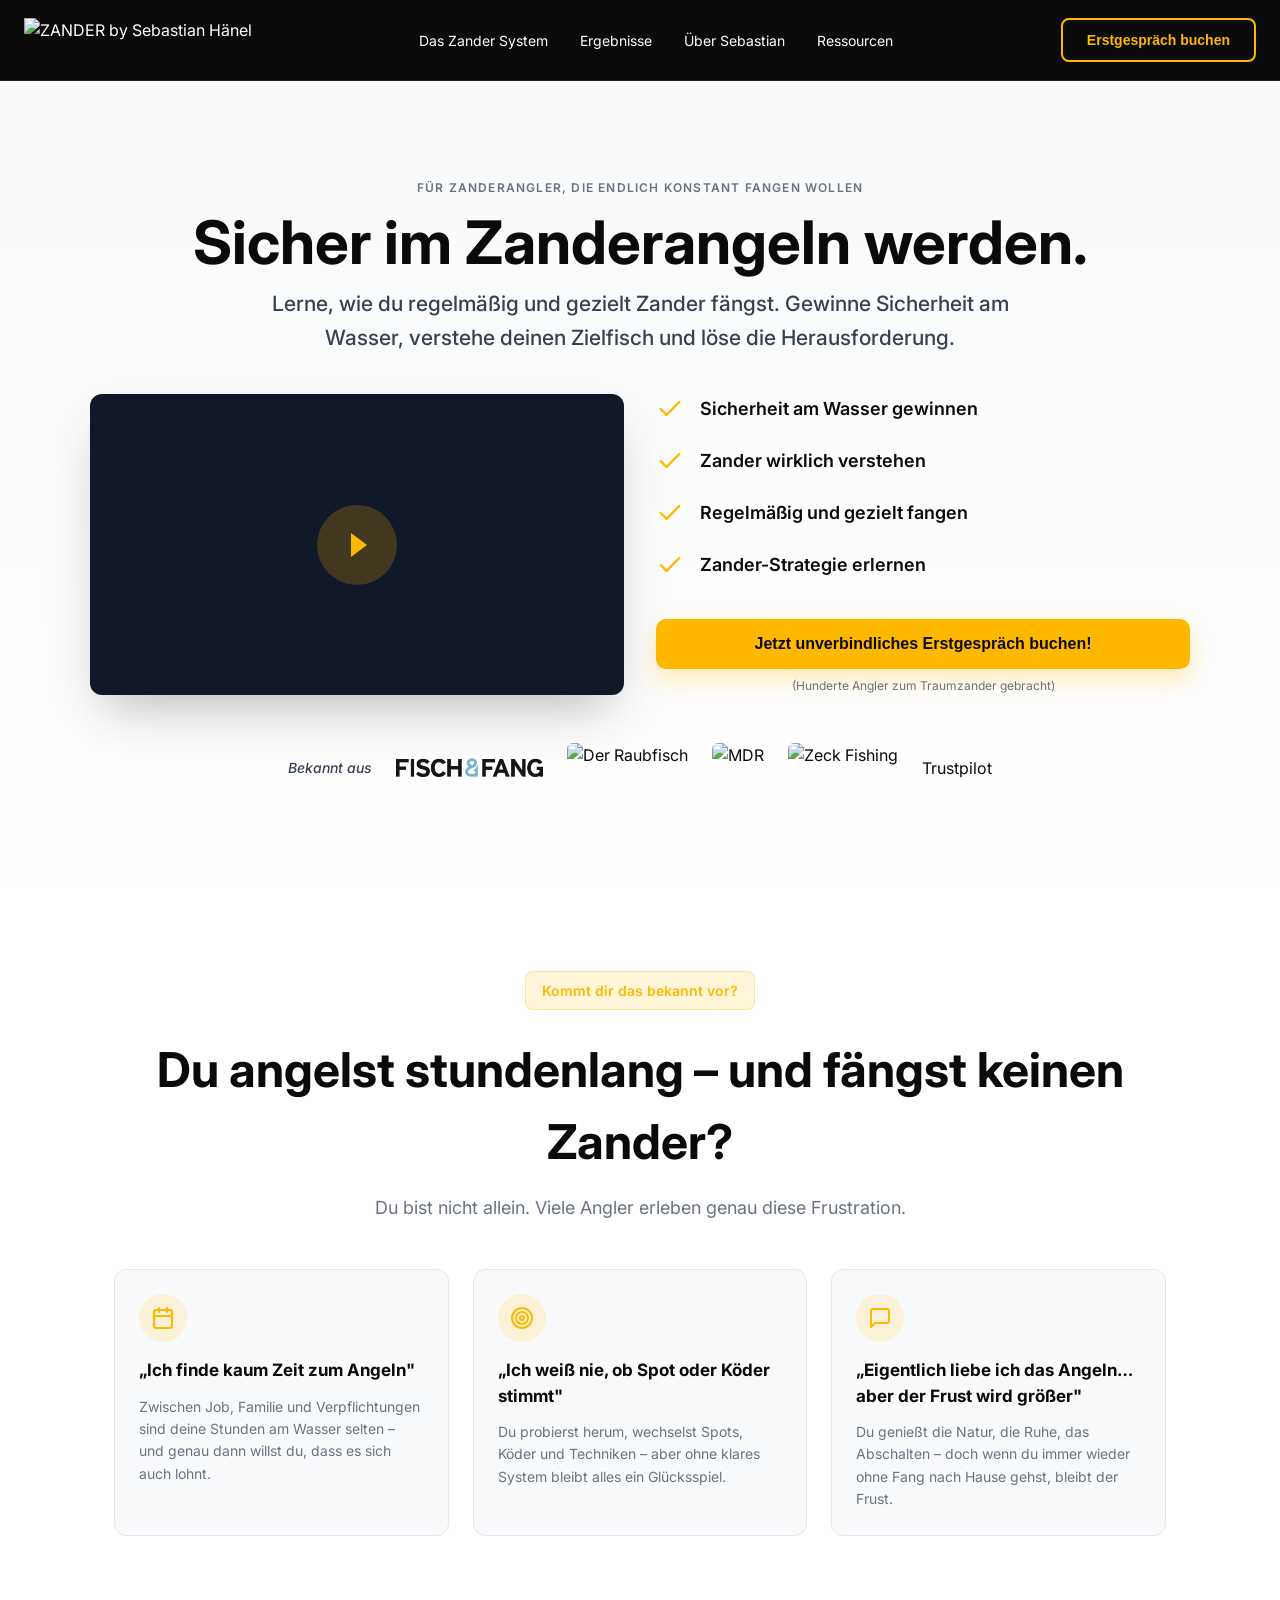
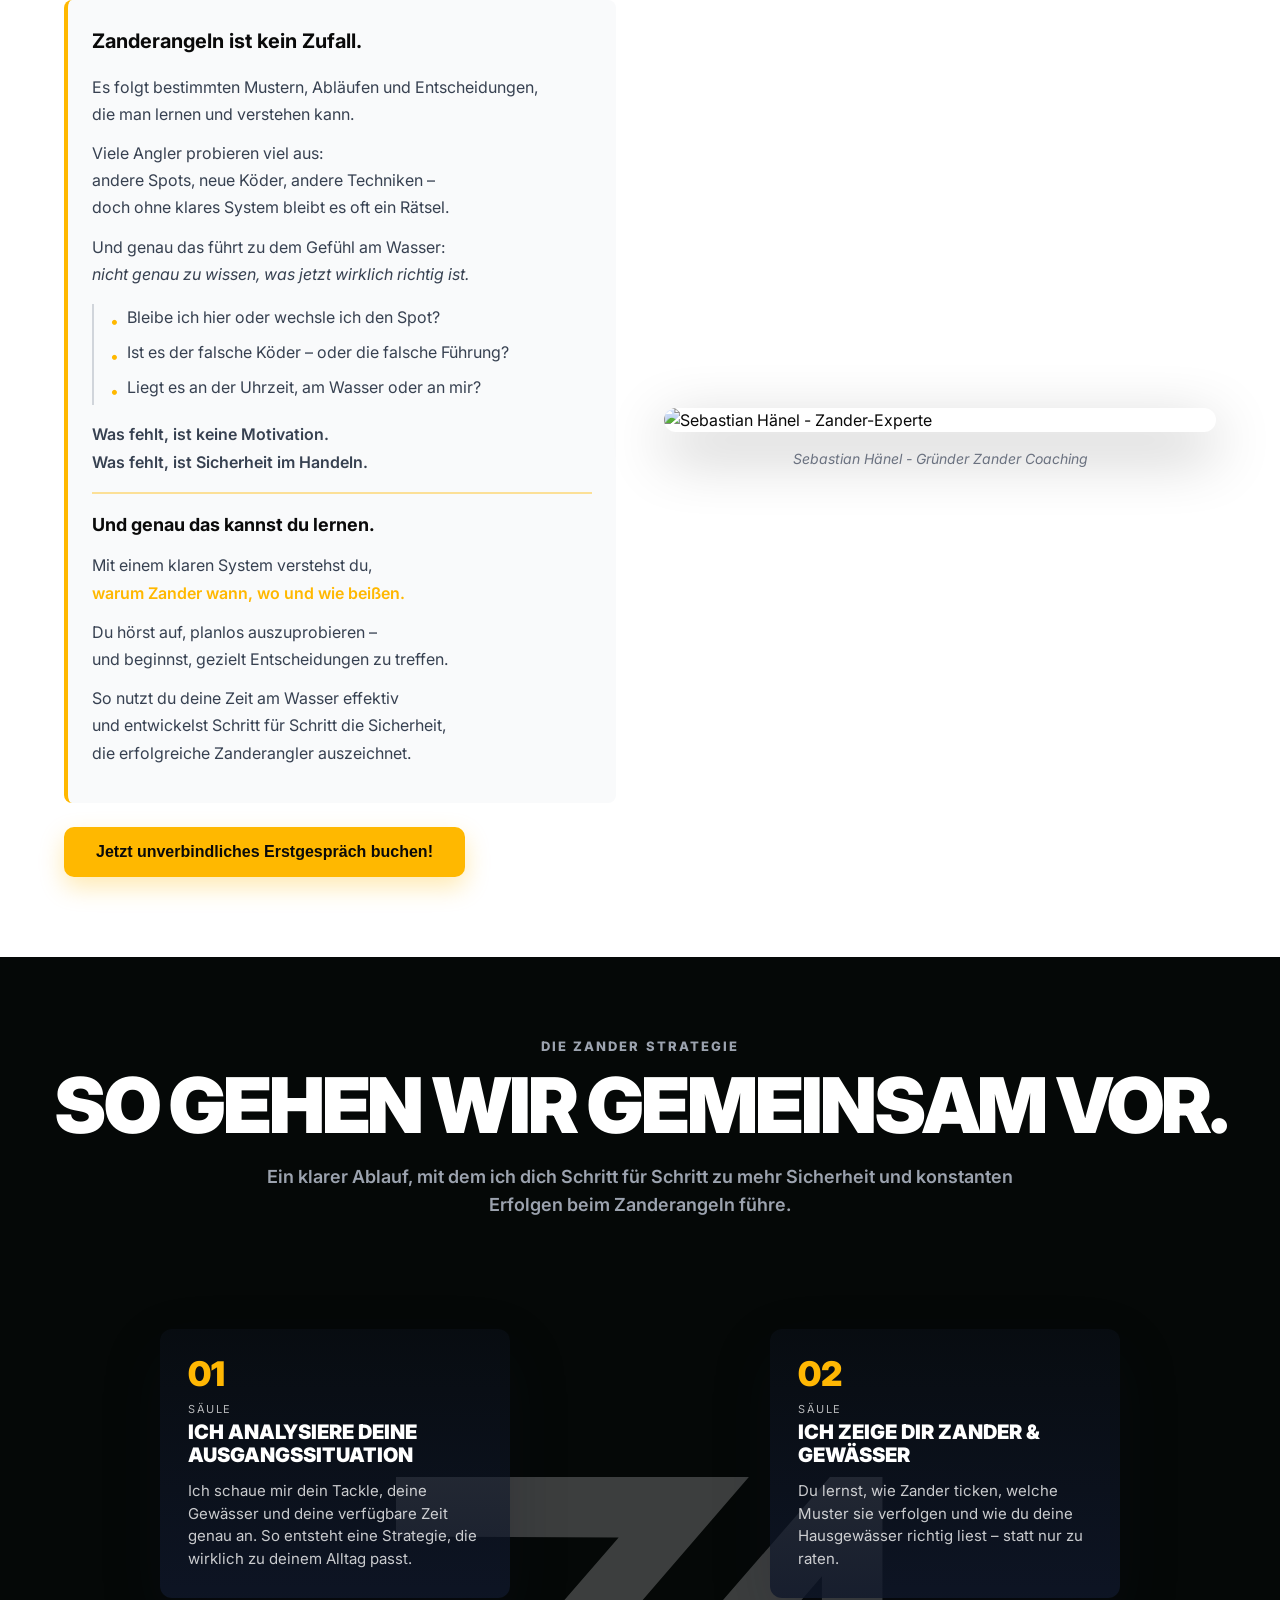
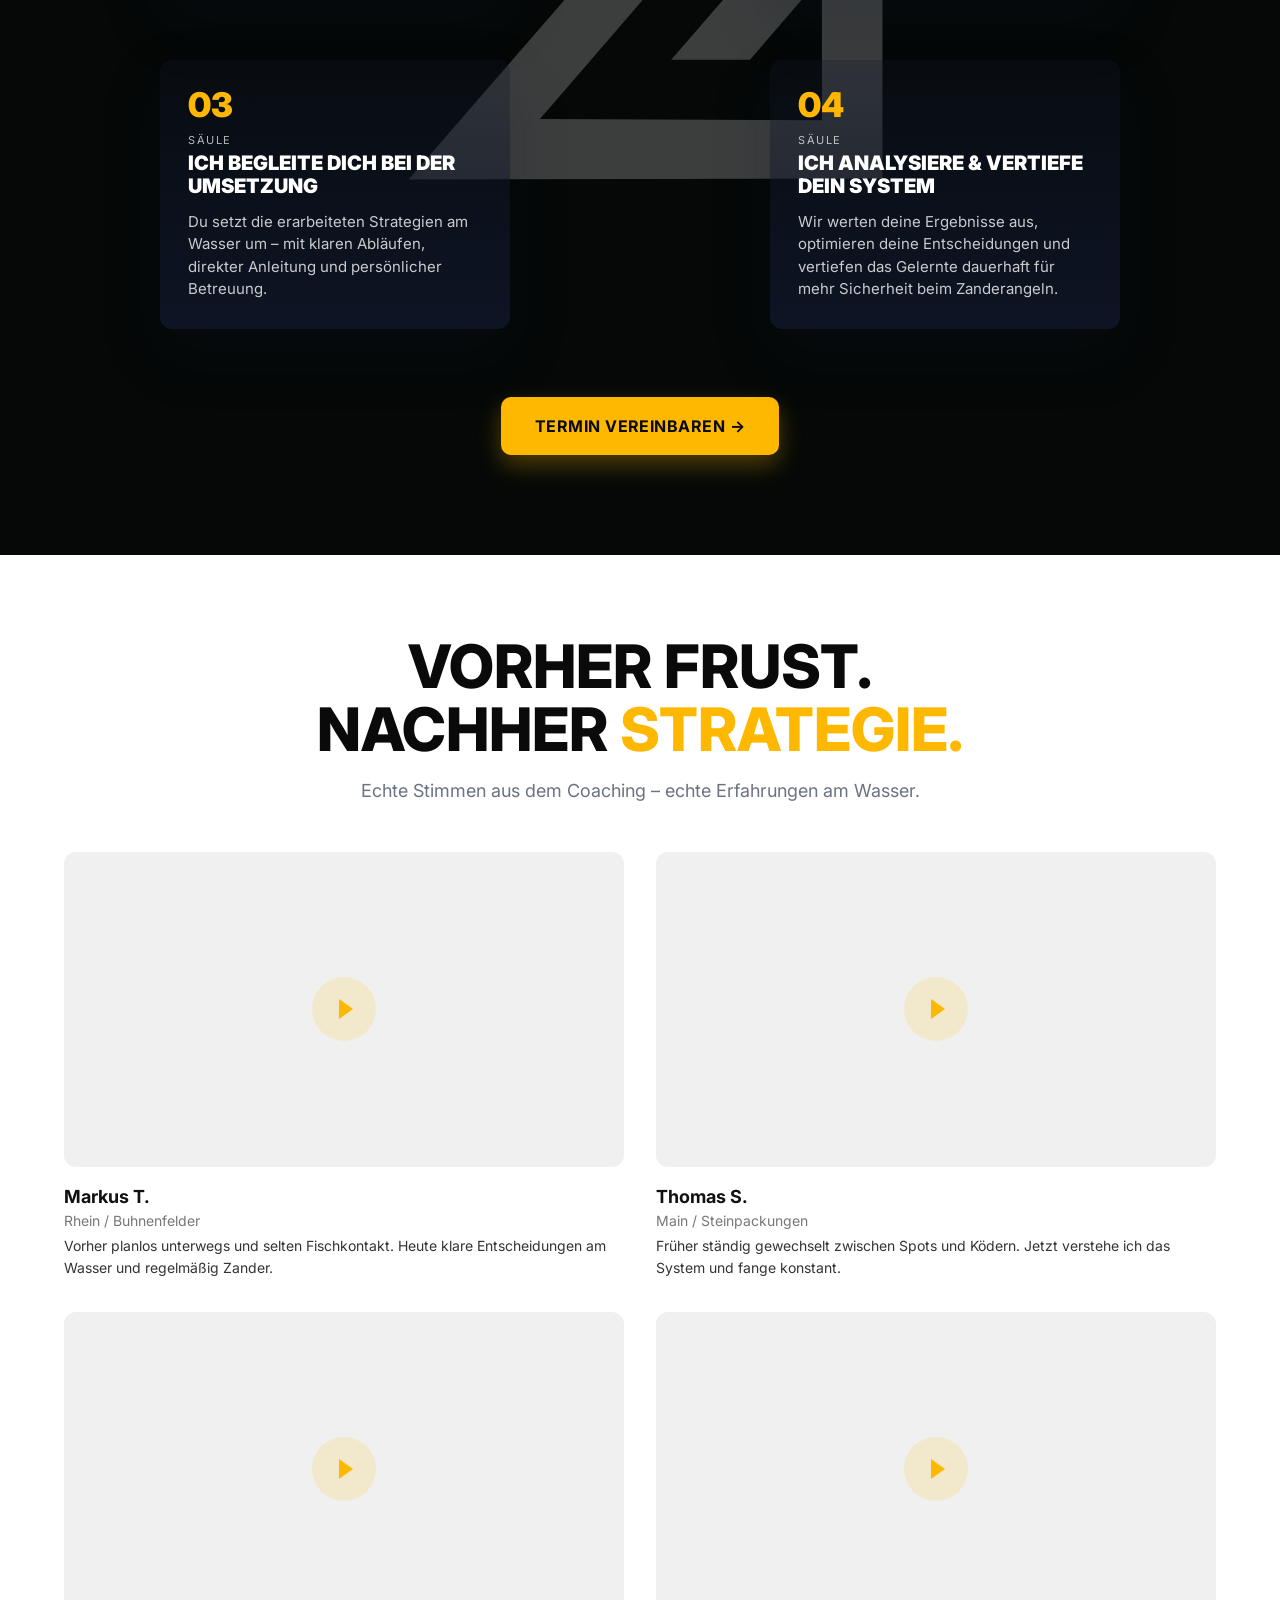
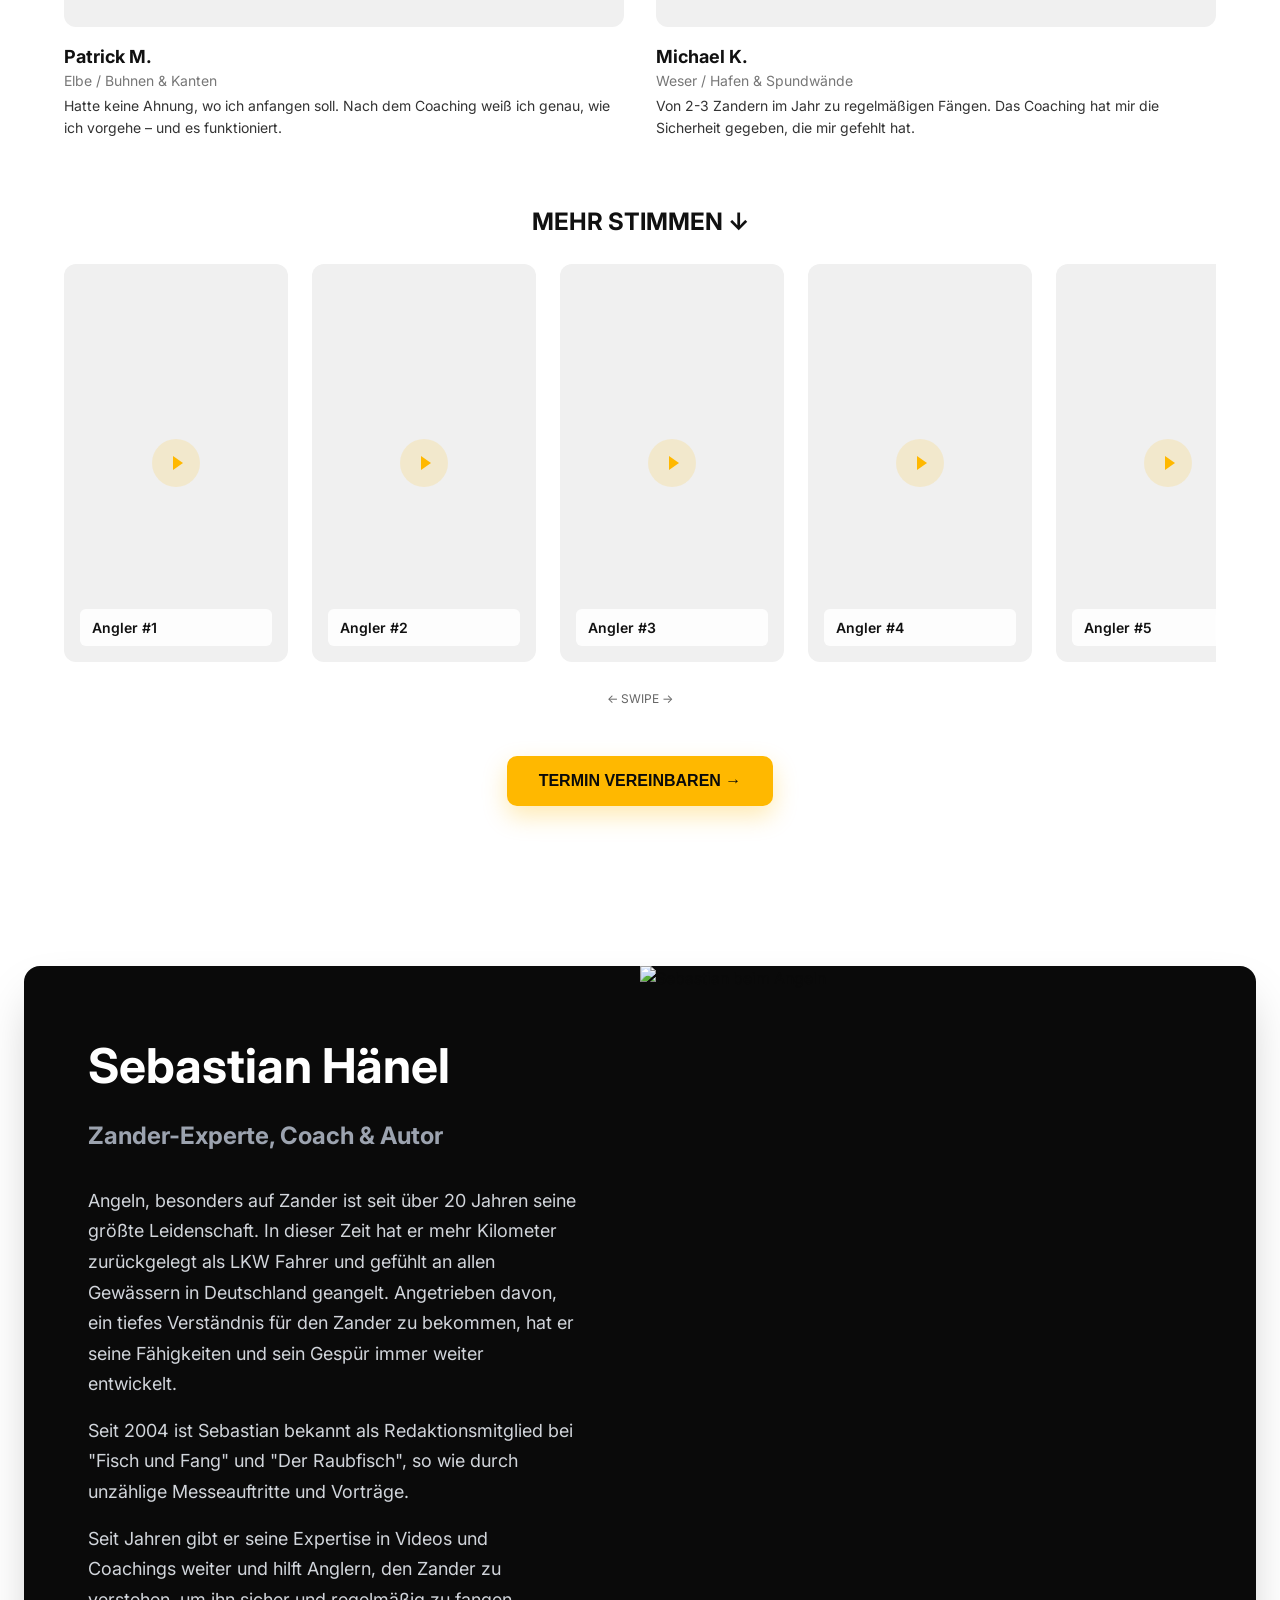
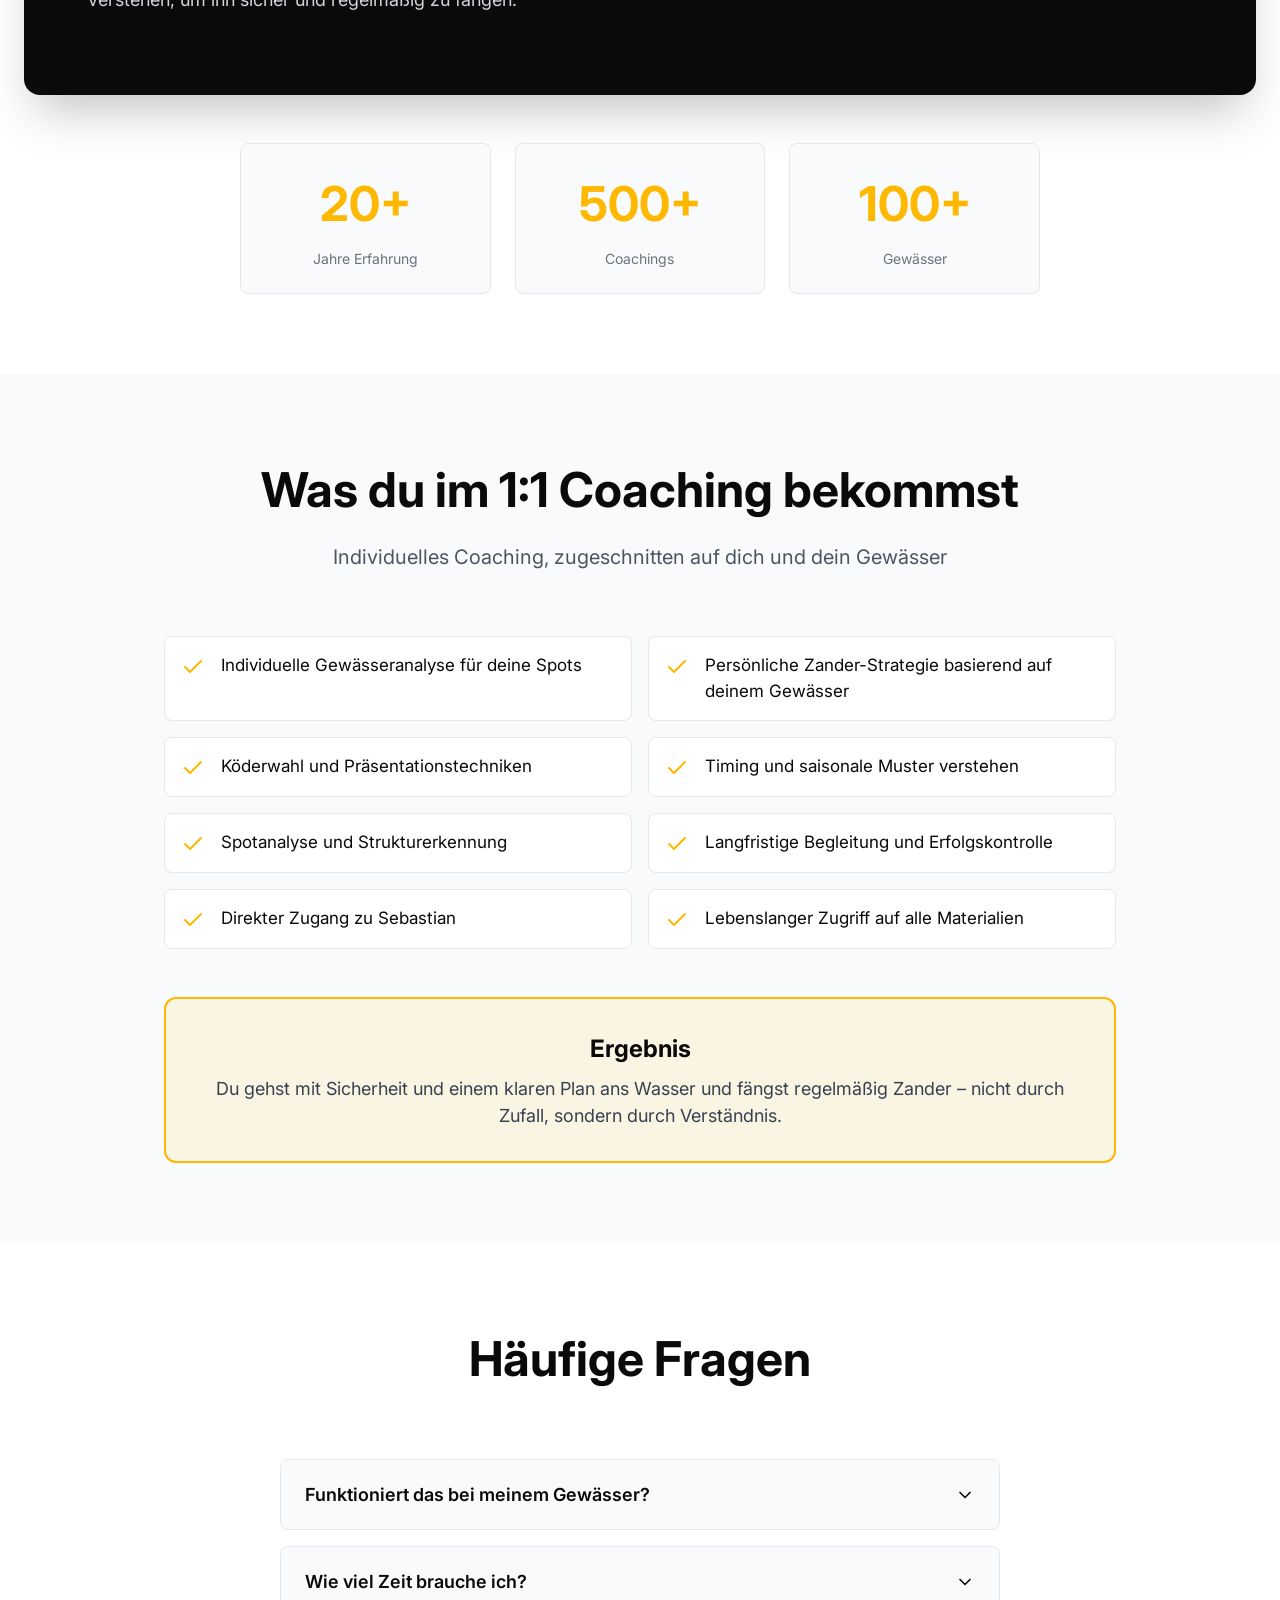
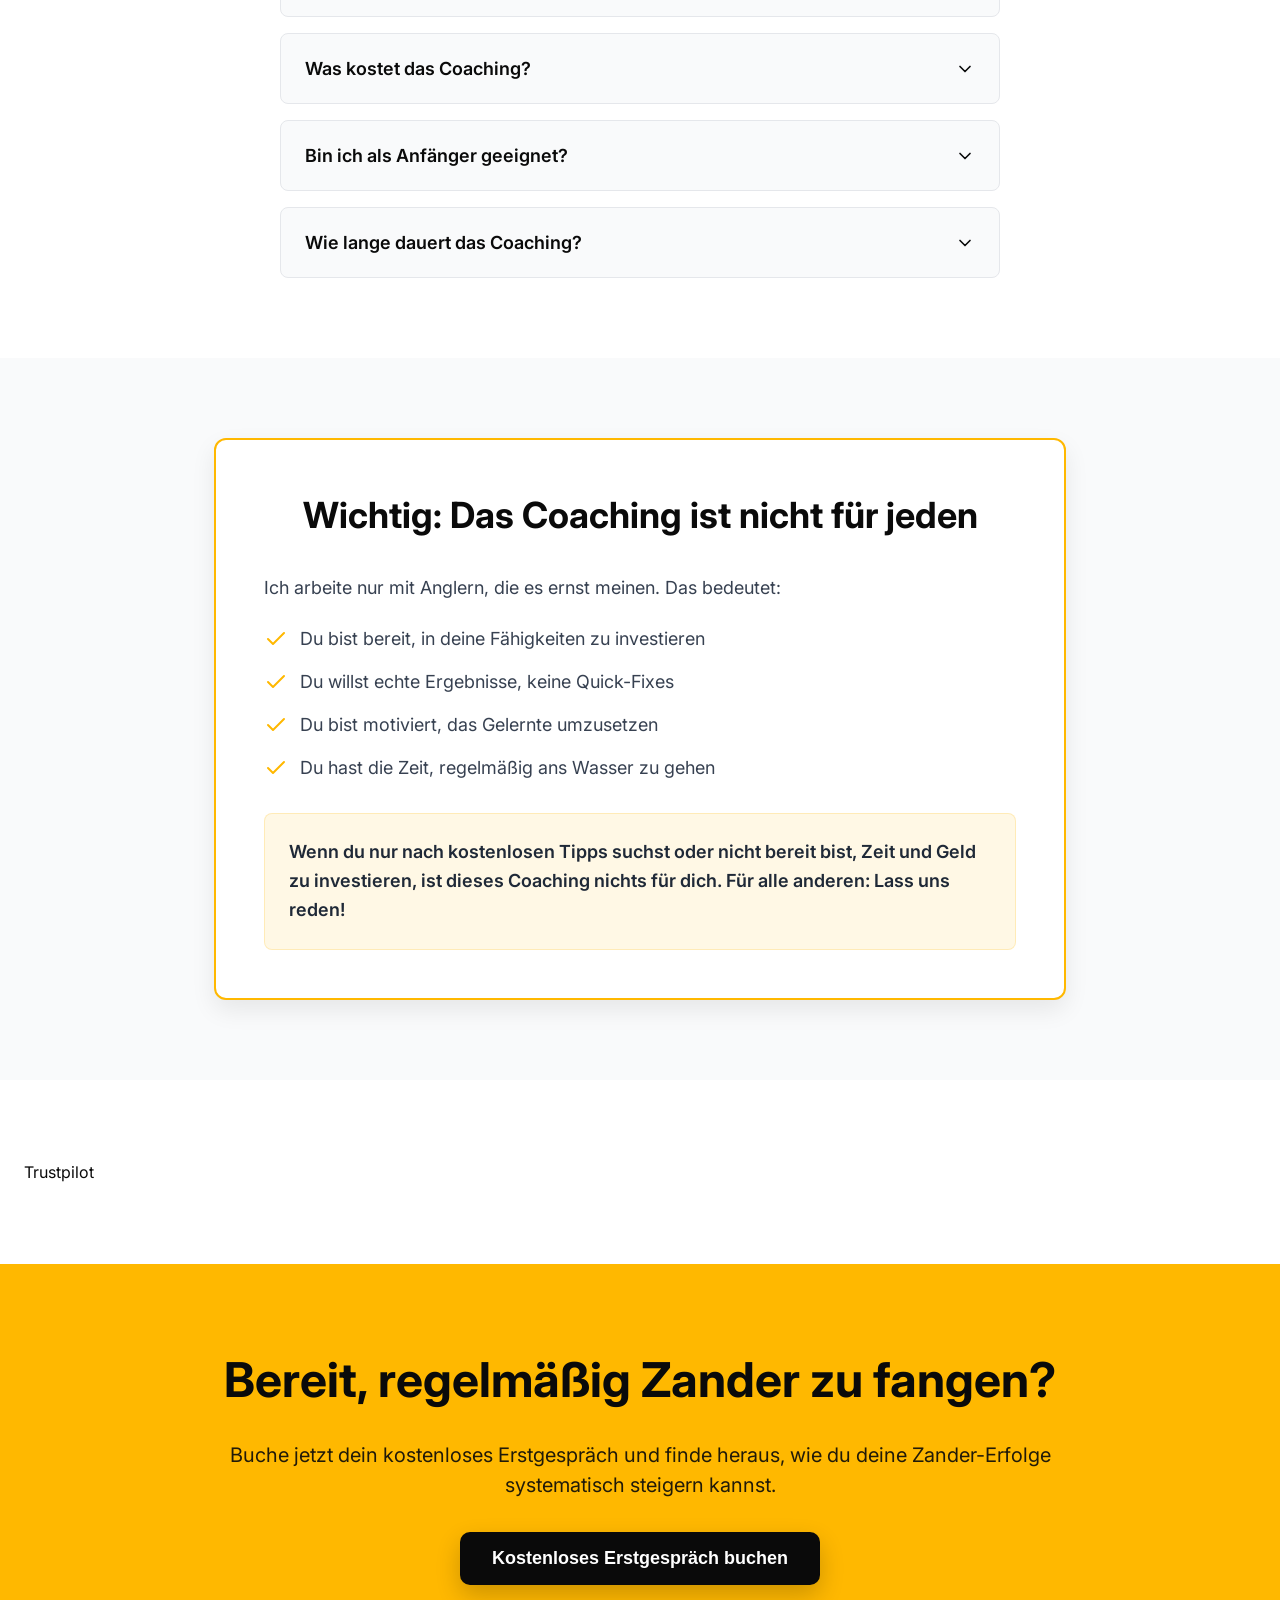
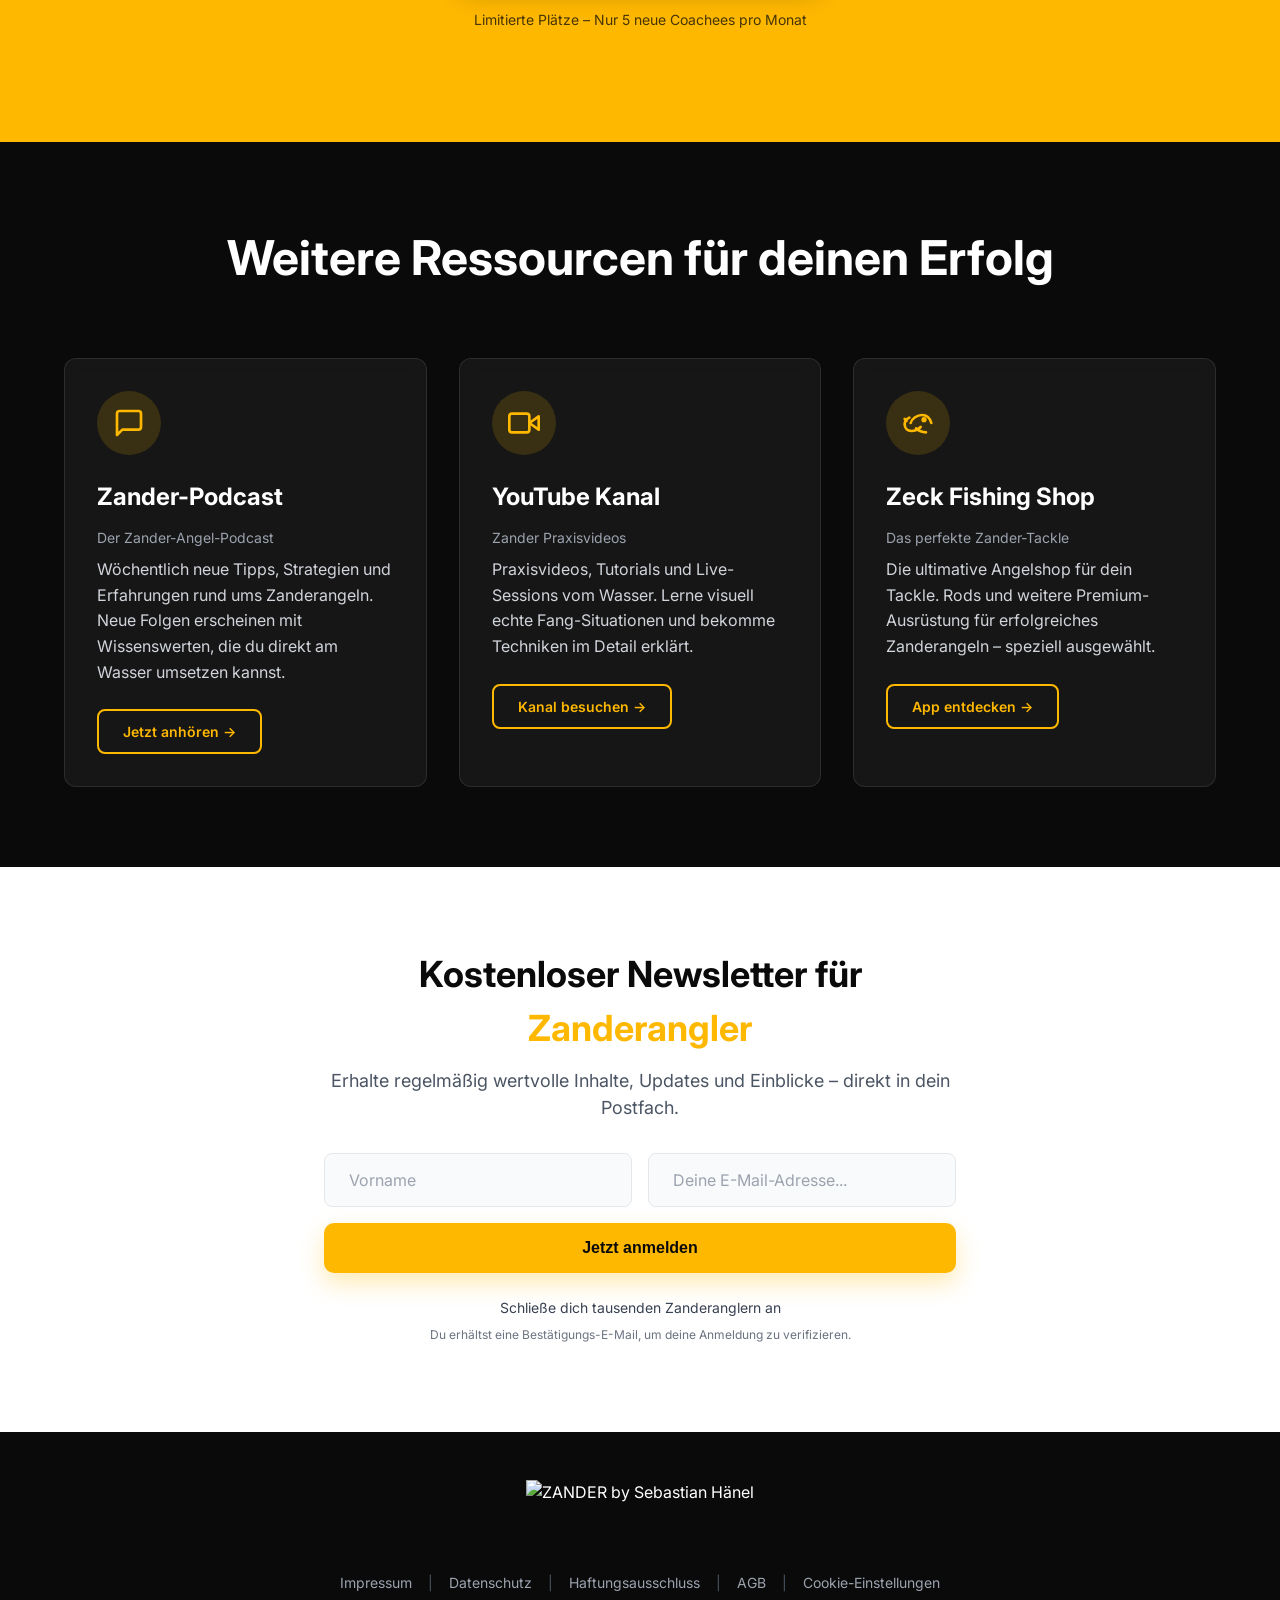
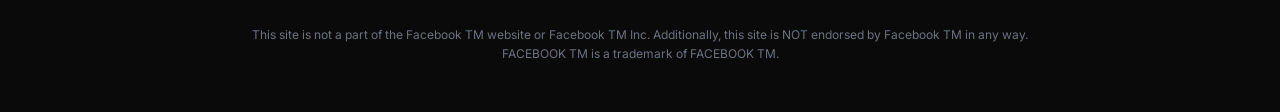
==== index.html @ 28b7190f "Add files via upload" ====
<!DOCTYPE html>
<html lang="de">
<head>
  <meta charset="UTF-8" />
  <meta name="viewport" content="width=device-width, initial-scale=1.0" />
  <title>Zander Coaching – Sicher im Zanderangeln werden</title>
  <link rel="preconnect" href="https://fonts.googleapis.com">
  <link rel="preconnect" href="https://fonts.gstatic.com" crossorigin>
  <link href="https://fonts.googleapis.com/css2?family=Inter:wght@400;500;600;700;800;900&display=swap" rel="stylesheet">
  <!-- TrustBox script -->
  <script type="text/javascript" src="//widget.trustpilot.com/bootstrap/v5/tp.widget.bootstrap.min.js" async></script>
  <!-- End TrustBox script -->
  <style>
    *, *::before, *::after {
      box-sizing: border-box;
      margin: 0;
      padding: 0;
    }

    :root {
      --accent: #FFB800;
      --accent-foreground: #0a0a0a;
      --bg-dark: #0a0a0a;
      --bg-dark-card: rgba(255,255,255,0.05);
      --text-muted: #9ca3af;
      --text-gray: #666;
      --border-light: rgba(255,255,255,0.1);
      --green-trust: #00B67A;
    }

    html {
      scroll-behavior: smooth;
    }

    body {
      font-family: 'Inter', -apple-system, BlinkMacSystemFont, 'Segoe UI', sans-serif;
      color: #0a0a0a;
      background: #ffffff;
      line-height: 1.5;
      -webkit-font-smoothing: antialiased;
    }

    img {
      max-width: 100%;
      display: block;
    }

    a {
      text-decoration: none;
      color: inherit;
    }

    /* ===================== HEADER ===================== */
    .header {
      position: sticky;
      top: 0;
      z-index: 50;
      background: var(--bg-dark);
      color: #fff;
      border-bottom: 1px solid var(--border-light);
    }

    .header-inner {
      max-width: 1280px;
      margin: 0 auto;
      padding: 0 24px;
      height: 80px;
      display: flex;
      align-items: center;
      justify-content: space-between;
    }

    .logo {
      display: flex;
      align-items: center;
      gap: 10px;
    }

    .logo svg {
      width: 32px;
      height: 32px;
      color: var(--accent);
    }

    .logo span {
      font-weight: 700;
      font-size: 20px;
      letter-spacing: 0.02em;
    }

    .nav {
      display: none;
      align-items: center;
      gap: 32px;
    }

    .nav a {
      font-size: 14px;
      color: #fff;
      transition: color 0.2s;
    }

    .nav a:hover {
      color: var(--accent);
    }

    .header-cta {
      padding: 12px 24px;
      background: transparent;
      border: 2px solid var(--accent);
      color: var(--accent);
      border-radius: 8px;
      font-weight: 600;
      font-size: 14px;
      cursor: pointer;
      transition: all 0.2s;
    }

    .header-cta:hover {
      background: var(--accent);
      color: var(--accent-foreground);
    }

    @media (min-width: 768px) {
      .nav { display: flex; }
    }

    /* ===================== HERO ===================== */
    .hero {
      position: relative;
      min-height: 90vh;
      display: flex;
      align-items: center;
      background: linear-gradient(to bottom, #f9fafb, #ffffff);
      overflow: hidden;
    }
    .hero::before {
      content: '';
      position: absolute;
      inset: 0;
      background: url('hero-bg.jpg') center center / cover no-repeat;
      opacity: 0.08;
      z-index: 1;
    }

    .hero-inner {
      position: relative;
      z-index: 10;
      max-width: 1280px;
      margin: 0 auto;
      padding: 48px 24px;
      width: 100%;
    }

    .hero-text {
      text-align: center;
      margin-bottom: 32px;
    }

    .hero-eyebrow {
      font-size: 12px;
      text-transform: uppercase;
      letter-spacing: 0.1em;
      color: #6b7280;
      margin-bottom: 12px;
      font-weight: 600;
    }

    .hero-headline {
      font-size: clamp(32px, 5vw, 60px);
      font-weight: 700;
      line-height: 1.1;
      color: #0a0a0a;
      margin-bottom: 12px;
      white-space: nowrap;
    }

    .hero-subline {
      font-size: clamp(17px, 2vw, 21px);
      font-weight: 500;
      color: #374151;
      max-width: 820px;
      margin: 0 auto 40px;
      line-height: 1.6;
    }

    .hero-grid {
      display: grid;
      gap: 32px;
      max-width: 1100px;
      margin: 0 auto 48px;
    }

    @media (min-width: 1024px) {
      .hero-grid {
        grid-template-columns: 1fr 1fr;
      }
    }

    .video-placeholder {
      aspect-ratio: 16 / 9;
      background: #111827;
      border-radius: 12px;
      overflow: hidden;
      box-shadow: 0 25px 50px -12px rgba(0,0,0,0.25);
      display: flex;
      align-items: center;
      justify-content: center;
    }

    .play-btn {
      width: 80px;
      height: 80px;
      background: rgba(255,184,0,0.2);
      border-radius: 50%;
      display: flex;
      align-items: center;
      justify-content: center;
    }

    .play-btn::after {
      content: '';
      width: 0;
      height: 0;
      border-left: 16px solid var(--accent);
      border-top: 12px solid transparent;
      border-bottom: 12px solid transparent;
      margin-left: 4px;
    }

    .hero-benefits {
      display: flex;
      flex-direction: column;
      justify-content: center;
    }

    .benefits-list {
      display: flex;
      flex-direction: column;
      gap: 24px;
    }

    .benefit-item {
      display: flex;
      align-items: center;
      gap: 16px;
    }

    .benefit-item svg {
      width: 28px;
      height: 28px;
      color: var(--accent);
      flex-shrink: 0;
    }

    .benefit-item span {
      font-size: 18px;
      font-weight: 600;
      color: #0a0a0a;
    }

    .hero-cta-wrap {
      margin-top: 40px;
    }

    .btn-primary {
      display: inline-flex;
      align-items: center;
      justify-content: center;
      width: 100%;
      padding: 16px 32px;
      background: var(--accent);
      color: var(--accent-foreground);
      border-radius: 10px;
      font-weight: 700;
      font-size: 16px;
      border: none;
      cursor: pointer;
      box-shadow: 0 10px 25px rgba(255,184,0,0.3);
      transition: background 0.2s;
    }

    .btn-primary:hover {
      background: #e6a600;
    }

    .hero-subtext {
      font-size: 12px;
      color: #6b7280;
      text-align: center;
      margin-top: 8px;
    }

    .bekannt-aus {
      display: flex;
      flex-wrap: wrap;
      align-items: center;
      justify-content: center;
      gap: 24px;
    }

    .bekannt-label {
      font-size: 14px;
      font-weight: 500;
      color: #374151;
      font-style: italic;
    }

    .bekannt-logo {
      display: flex;
      align-items: center;
      justify-content: center;
    }

    .bekannt-logo img {
      height: 50px;
      width: auto;
      object-fit: contain;
      border-radius: 6px;
    }

    .trustpilot-badge {
      background: #fff;
      padding: 12px 16px;
      border-radius: 6px;
      box-shadow: 0 1px 3px rgba(0,0,0,0.1);
      border: 1px solid #e5e7eb;
      text-align: center;
    }

    .trustpilot-badge .stars {
      color: var(--green-trust);
      font-weight: 700;
      font-size: 20px;
    }

    .trustpilot-badge .score {
      font-size: 12px;
      color: #6b7280;
    }

    /* ===================== PROBLEM SECTION ===================== */
    .problem-section {
      padding: 80px 0;
      background: #ffffff;
      color: #0a0a0a;
    }

    .problem-inner {
      max-width: 1100px;
      margin: 0 auto;
      padding: 0 24px;
      text-align: center;
      margin-bottom: 64px;
    }

    .section-badge {
      display: inline-block;
      background: rgba(255,184,0,0.15);
      border: 1px solid rgba(255,184,0,0.3);
      border-radius: 8px;
      padding: 8px 16px;
      margin-bottom: 24px;
    }

    .section-badge p {
      color: var(--accent);
      font-weight: 600;
      font-size: 14px;
    }

    .problem-headline {
      font-size: clamp(28px, 4vw, 48px);
      font-weight: 700;
      margin-bottom: 16px;
      color: #0a0a0a;
    }

    .problem-subline {
      color: #6b7280;
      font-size: 18px;
      margin-bottom: 48px;
    }

    .problem-cards {
      display: grid;
      gap: 24px;
    }

    @media (min-width: 768px) {
      .problem-cards {
        grid-template-columns: repeat(3, 1fr);
      }
    }

    .problem-card {
      padding: 24px;
      background: #f9fafb;
      border-radius: 12px;
      border: 1px solid #e5e7eb;
      text-align: left;
    }

    .problem-card-icon {
      width: 48px;
      height: 48px;
      background: rgba(255,184,0,0.15);
      border-radius: 50%;
      display: flex;
      align-items: center;
      justify-content: center;
      margin-bottom: 16px;
    }

    .problem-card-icon svg {
      width: 24px;
      height: 24px;
      color: var(--accent);
    }

    .problem-card h3 {
      font-size: 17px;
      font-weight: 700;
      margin-bottom: 12px;
      color: #0a0a0a;
    }

    .problem-card p {
      color: #6b7280;
      font-size: 14px;
      line-height: 1.6;
    }

    /* Es ist nicht deine Schuld */
    .schuld-section {
      max-width: 1200px;
      margin: 0 auto;
      padding: 0 24px;
    }

    .schuld-grid {
      display: grid;
      gap: 48px;
      align-items: center;
    }

    @media (min-width: 1024px) {
      .schuld-grid {
        grid-template-columns: 1fr 1fr;
      }
    }

    .schuld-callout {
      background: #f9fafb;
      border-left: 4px solid var(--accent);
      padding: 24px;
      border-radius: 8px;
    }

    .schuld-callout .bold-title {
      font-weight: 700;
      font-size: 20px;
      color: #0a0a0a;
      margin-bottom: 16px;
    }

    .schuld-callout p {
      color: #374151;
      line-height: 1.7;
      margin-bottom: 12px;
    }

    .schuld-callout .italic {
      font-style: italic;
    }

    .schuld-bullets {
      padding-left: 16px;
      border-left: 2px solid #d1d5db;
      margin: 16px 0;
    }

    .schuld-bullets p {
      display: flex;
      align-items: flex-start;
      gap: 8px;
      margin-bottom: 4px;
    }

    .schuld-bullets .dot {
      color: var(--accent);
      margin-top: 4px;
    }

    .schuld-divider {
      padding-top: 16px;
      border-top: 2px solid rgba(255,184,0,0.4);
      margin-top: 16px;
    }

    .schuld-divider .accent-text {
      color: var(--accent);
      font-weight: 600;
    }

    .schuld-divider p {
      color: #374151;
    }

    .schuld-image {
      position: relative;
    }

    .schuld-image img {
      width: 100%;
      border-radius: 12px;
      box-shadow: 0 20px 60px rgba(0,0,0,0.3);
    }

    .schuld-image .caption {
      margin-top: 16px;
      text-align: center;
      font-size: 14px;
      color: #6b7280;
      font-style: italic;
    }

    .schuld-cta {
      margin-top: 24px;
    }

    .btn-primary-dark {
      display: inline-flex;
      align-items: center;
      justify-content: center;
      padding: 16px 32px;
      background: var(--accent);
      color: var(--accent-foreground);
      border-radius: 10px;
      font-weight: 700;
      font-size: 16px;
      border: none;
      cursor: pointer;
      box-shadow: 0 10px 25px rgba(255,184,0,0.3);
      transition: background 0.2s;
    }

    .btn-primary-dark:hover {
      background: #e6a600;
    }

    /* ===================== ZANDER STRATEGIE (provided code) ===================== */
    .process-section {
      width: 100%;
      padding: 80px 24px 100px;
      background: #050807;
      overflow: hidden;
    }
    .process-container {
      max-width: 1180px;
      margin: 0 auto;
      text-align: center;
    }
    .eyebrow {
      color: #9ca3af;
      font-size: 13px;
      font-weight: 800;
      letter-spacing: 0.16em;
      text-transform: uppercase;
      margin-bottom: 14px;
    }
    .headline {
      color: #ffffff;
      font-size: clamp(42px, 6vw, 82px);
      line-height: 0.95;
      font-weight: 900;
      letter-spacing: -0.04em;
      text-transform: uppercase;
      margin-bottom: 20px;
    }
    .subline {
      max-width: 760px;
      margin: 0 auto;
      color: #9ca3af;
      font-size: 18px;
      line-height: 1.55;
      font-weight: 600;
    }
    .system-graphic {
      position: relative;
      width: min(100%, 1060px);
      min-height: 680px;
      margin: 70px auto 0;
    }
    .z-connector {
      position: absolute;
      inset: 0;
      width: 100%;
      height: 100%;
      z-index: 0;
      pointer-events: none;
      display: flex;
      align-items: center;
      justify-content: center;
    }
    .z-connector svg {
      width: 46%;
      height: auto;
      opacity: 0.22;
    }
    .z-connector path {
      fill: #ffffff;
      stroke: none;
    }
    .pillar-card {
      z-index: 2;
      position: absolute;
      width: 350px;
      min-height: 230px;
      padding: 28px;
      text-align: left;
      display: flex;
      flex-direction: column;
      justify-content: flex-end;
      border-radius: 12px;
      overflow: hidden;
      color: #fff;
      box-shadow: 0 24px 60px rgba(15, 23, 42, 0.18);
    }
    .pillar-card::before {
      content: "";
      position: absolute;
      inset: 0;
      background-size: cover;
      background-position: center;
      z-index: 0;
      filter: brightness(0.72) saturate(0.9);
    }
    .pillar-card::after {
      content: "";
      position: absolute;
      inset: 0;
      background: linear-gradient(to top, rgba(15,23,42,0.82), rgba(15,23,42,0.28));
      z-index: 1;
    }
    .pillar-card > * {
      position: relative;
      z-index: 2;
    }
    .pillar-card.top-left::before {
      background-image: url('pillar-01.jpg');
    }
    .pillar-card.top-right::before {
      background-image: url('pillar-02.jpg');
    }
    .pillar-card.bottom-right::before {
      background-image: url('pillar-03.jpg');
    }
    .pillar-card.bottom-left::before {
      background-image: url('pillar-04.jpg');
    }
    .pillar-card.top-left {
      left: 50px;
      top: 40px;
    }
    .pillar-card.top-right {
      right: 50px;
      top: 40px;
    }
    .pillar-card.bottom-left {
      left: 50px;
      bottom: 40px;
    }
    .pillar-card.bottom-right {
      right: 50px;
      bottom: 40px;
    }
    .number {
      color: #ffb703;
      font-size: 34px;
      font-weight: 900;
      line-height: 1;
      margin-bottom: 10px;
    }
    .label {
      display: block;
      color: rgba(255,255,255,0.7);
      font-size: 11px;
      letter-spacing: 0.14em;
      text-transform: uppercase;
      margin-bottom: 4px;
    }
    .pillar-title {
      font-size: 20px;
      line-height: 1.12;
      font-weight: 900;
      text-transform: uppercase;
      margin-bottom: 14px;
    }
    .pillar-text {
      color: rgba(255,255,255,0.78);
      font-size: 15px;
      line-height: 1.5;
    }
    .cta-strategie {
      display: inline-flex;
      align-items: center;
      justify-content: center;
      min-height: 58px;
      padding: 0 34px;
      margin-top: 28px;
      border-radius: 10px;
      background: var(--accent);
      color: var(--accent-foreground);
      font-size: 16px;
      font-weight: 700;
      text-decoration: none;
      letter-spacing: 0.03em;
      box-shadow: 0 10px 25px rgba(255,184,0,0.3);
      cursor: pointer;
      transition: background 0.2s;
    }
    .cta-strategie:hover {
      background: #e6a600;
    }
    @media (max-width: 980px) {
      .system-graphic {
        min-height: auto;
        display: flex;
        flex-direction: column;
        align-items: center;
        gap: 22px;
      }
      .pillar-card {
        position: relative;
        left: auto !important;
        right: auto !important;
        top: auto !important;
        bottom: auto !important;
        transform: none;
        width: min(100%, 520px);
      }
      .top-left { order: 1; }
      .top-right { order: 2; }
      .bottom-left { order: 3; }
      .bottom-right { order: 4; }
      .z-connector { display: none; }
    }

    /* ===================== SOCIAL PROOF ===================== */
    .social-proof {
      padding: 80px 0;
      background: #ffffff;
      color: #0a0a0a;
    }

    .social-proof-inner {
      max-width: 1200px;
      margin: 0 auto;
      padding: 0 24px;
    }

    .social-headline {
      text-align: center;
      margin-bottom: 48px;
    }

    .social-headline h2 {
      font-size: clamp(36px, 5vw, 60px);
      font-weight: 800;
      line-height: 1.05;
      margin-bottom: 16px;
    }

    .social-headline .highlight {
      color: var(--accent);
    }

    .social-headline p {
      font-size: 18px;
      color: #6b7280;
    }

    .testimonial-grid {
      display: grid;
      gap: 32px;
      margin-bottom: 64px;
    }

    @media (min-width: 768px) {
      .testimonial-grid {
        grid-template-columns: repeat(2, 1fr);
      }
    }

    .testimonial-card {
      display: flex;
      flex-direction: column;
      gap: 16px;
    }

    .testimonial-video {
      aspect-ratio: 16 / 9;
      background: #f0f0f0;
      border-radius: 12px;
      overflow: hidden;
      display: flex;
      align-items: center;
      justify-content: center;
      cursor: pointer;
    }

    .testimonial-video .play-btn-sm {
      width: 64px;
      height: 64px;
      background: rgba(255,184,0,0.15);
      border-radius: 50%;
      display: flex;
      align-items: center;
      justify-content: center;
      transition: background 0.2s;
    }

    .testimonial-video:hover .play-btn-sm {
      background: rgba(255,184,0,0.25);
    }

    .testimonial-video .play-btn-sm::after {
      content: '';
      width: 0;
      height: 0;
      border-left: 14px solid var(--accent);
      border-top: 10px solid transparent;
      border-bottom: 10px solid transparent;
      margin-left: 4px;
    }

    .testimonial-info h3 {
      font-size: 18px;
      font-weight: 700;
      color: #111;
    }

    .testimonial-info .location {
      font-size: 14px;
      color: #777;
      margin-bottom: 4px;
    }

    .testimonial-info .quote {
      font-size: 14px;
      color: #333;
      line-height: 1.6;
    }

    /* Carousel */
    .carousel-section {
      margin-bottom: 48px;
    }

    .carousel-title {
      font-size: 24px;
      font-weight: 700;
      text-align: center;
      margin-bottom: 24px;
      color: #111;
    }

    .carousel-track {
      display: flex;
      gap: 24px;
      overflow-x: auto;
      padding-bottom: 16px;
      scrollbar-width: none;
      -ms-overflow-style: none;
    }

    .carousel-track::-webkit-scrollbar {
      display: none;
    }

    .carousel-item {
      flex-shrink: 0;
      width: 224px;
    }

    .carousel-item-inner {
      aspect-ratio: 9 / 16;
      background: #f0f0f0;
      border-radius: 12px;
      overflow: hidden;
      position: relative;
      display: flex;
      align-items: center;
      justify-content: center;
      cursor: pointer;
    }

    .carousel-item-inner .play-btn-xs {
      width: 48px;
      height: 48px;
      background: rgba(255,184,0,0.15);
      border-radius: 50%;
      display: flex;
      align-items: center;
      justify-content: center;
    }

    .carousel-item-inner .play-btn-xs::after {
      content: '';
      width: 0;
      height: 0;
      border-left: 10px solid var(--accent);
      border-top: 7px solid transparent;
      border-bottom: 7px solid transparent;
      margin-left: 3px;
    }

    .carousel-item-label {
      position: absolute;
      bottom: 16px;
      left: 16px;
      right: 16px;
      background: rgba(255,255,255,0.9);
      padding: 8px 12px;
      border-radius: 6px;
      font-size: 14px;
      font-weight: 600;
      color: #111;
    }

    .swipe-hint {
      text-align: center;
      font-size: 12px;
      color: #666;
      margin-top: 12px;
    }

    /* ===================== ÜBER SEBASTIAN ===================== */
    .about-section {
      padding: 80px 0;
      background: #fff;
    }

    .about-inner {
      max-width: 1280px;
      margin: 0 auto;
      padding: 0 24px;
    }

    .about-card {
      background: var(--bg-dark);
      border-radius: 16px;
      overflow: hidden;
      box-shadow: 0 25px 50px -12px rgba(0,0,0,0.25);
    }

    .about-grid {
      display: grid;
    }

    @media (min-width: 1024px) {
      .about-grid {
        grid-template-columns: 1fr 1fr;
      }
    }

    .about-text {
      padding: 48px;
      color: #fff;
    }

    @media (min-width: 1024px) {
      .about-text {
        padding: 64px;
      }
    }

    .about-text h2 {
      font-size: clamp(32px, 4vw, 48px);
      font-weight: 700;
      margin-bottom: 16px;
    }

    .about-text h3 {
      font-size: clamp(18px, 2vw, 24px);
      color: var(--text-muted);
      margin-bottom: 32px;
    }

    .about-text p {
      font-size: 18px;
      color: #d1d5db;
      margin-bottom: 16px;
      line-height: 1.7;
    }

    .about-image {
      position: relative;
      min-height: 400px;
    }

    .about-image img {
      position: absolute;
      inset: 0;
      width: 100%;
      height: 100%;
      object-fit: cover;
    }

    .stats-row {
      display: grid;
      gap: 24px;
      margin-top: 48px;
      max-width: 800px;
      margin-left: auto;
      margin-right: auto;
    }

    @media (min-width: 768px) {
      .stats-row {
        grid-template-columns: repeat(3, 1fr);
      }
    }

    .stat-card {
      text-align: center;
      padding: 24px;
      background: #f9fafb;
      border-radius: 8px;
      border: 1px solid #e5e7eb;
    }

    .stat-value {
      font-size: clamp(32px, 4vw, 48px);
      font-weight: 700;
      color: var(--accent);
    }

    .stat-label {
      font-size: 14px;
      color: #6b7280;
      margin-top: 8px;
    }

    /* ===================== ANGEBOT ===================== */
    .angebot-section {
      padding: 80px 0;
      background: #f9fafb;
    }

    .angebot-inner {
      max-width: 1000px;
      margin: 0 auto;
      padding: 0 24px;
    }

    .angebot-header {
      text-align: center;
      margin-bottom: 64px;
    }

    .angebot-header h2 {
      font-size: clamp(28px, 4vw, 48px);
      font-weight: 700;
      margin-bottom: 16px;
    }

    .angebot-header p {
      font-size: 20px;
      color: #4b5563;
    }

    .angebot-grid {
      display: grid;
      gap: 16px;
    }

    @media (min-width: 768px) {
      .angebot-grid {
        grid-template-columns: repeat(2, 1fr);
      }
    }

    .angebot-item {
      display: flex;
      align-items: flex-start;
      gap: 16px;
      padding: 16px;
      background: #fff;
      border-radius: 8px;
      border: 1px solid #e5e7eb;
    }

    .angebot-item svg {
      width: 24px;
      height: 24px;
      color: var(--accent);
      flex-shrink: 0;
      margin-top: 2px;
    }

    .angebot-item span {
      font-size: 17px;
      color: #0a0a0a;
    }

    .ergebnis-box {
      margin-top: 48px;
      padding: 32px;
      background: rgba(255,184,0,0.1);
      border: 2px solid var(--accent);
      border-radius: 12px;
      text-align: center;
    }

    .ergebnis-box h3 {
      font-size: 24px;
      font-weight: 700;
      margin-bottom: 8px;
    }

    .ergebnis-box p {
      font-size: 18px;
      color: #374151;
    }

    /* ===================== FAQ ===================== */
    .faq-section {
      padding: 80px 0;
      background: #fff;
    }

    .faq-inner {
      max-width: 768px;
      margin: 0 auto;
      padding: 0 24px;
    }

    .faq-header {
      text-align: center;
      margin-bottom: 64px;
    }

    .faq-header h2 {
      font-size: clamp(28px, 4vw, 48px);
      font-weight: 700;
    }

    .faq-list {
      display: flex;
      flex-direction: column;
      gap: 16px;
    }

    .faq-item {
      border: 1px solid #e5e7eb;
      border-radius: 8px;
      overflow: hidden;
      background: #f9fafb;
    }

    .faq-question {
      width: 100%;
      padding: 24px;
      text-align: left;
      display: flex;
      justify-content: space-between;
      align-items: center;
      background: transparent;
      border: none;
      cursor: pointer;
      font-size: 18px;
      font-weight: 600;
      color: #0a0a0a;
      font-family: inherit;
      transition: background 0.2s;
    }

    .faq-question:hover {
      background: #f3f4f6;
    }

    .faq-chevron {
      width: 20px;
      height: 20px;
      flex-shrink: 0;
      transition: transform 0.3s;
    }

    .faq-item.open .faq-chevron {
      transform: rotate(180deg);
    }

    .faq-answer {
      display: none;
      padding: 0 24px 24px;
      background: #fff;
    }

    .faq-item.open .faq-answer {
      display: block;
    }

    .faq-answer p {
      color: #4b5563;
      line-height: 1.7;
    }

    /* ===================== QUALIFIZIERUNG ===================== */
    .qualify-section {
      padding: 80px 0;
      background: #f9fafb;
    }

    .qualify-inner {
      max-width: 900px;
      margin: 0 auto;
      padding: 0 24px;
    }

    .qualify-card {
      background: #fff;
      padding: 48px;
      border-radius: 12px;
      border: 2px solid var(--accent);
      box-shadow: 0 10px 25px rgba(0,0,0,0.08);
    }

    .qualify-card h2 {
      font-size: clamp(24px, 3vw, 36px);
      font-weight: 700;
      text-align: center;
      margin-bottom: 32px;
    }

    .qualify-card > p {
      font-size: 18px;
      color: #374151;
      margin-bottom: 24px;
    }

    .qualify-list {
      display: flex;
      flex-direction: column;
      gap: 16px;
      margin-bottom: 32px;
    }

    .qualify-item {
      display: flex;
      align-items: flex-start;
      gap: 12px;
    }

    .qualify-item svg {
      width: 24px;
      height: 24px;
      color: var(--accent);
      flex-shrink: 0;
      margin-top: 2px;
    }

    .qualify-item span {
      font-size: 18px;
      color: #374151;
    }

    .qualify-note {
      background: rgba(255,184,0,0.1);
      padding: 24px;
      border-radius: 8px;
      border: 1px solid rgba(255,184,0,0.2);
    }

    .qualify-note p {
      font-size: 18px;
      font-weight: 600;
      color: #1f2937;
      line-height: 1.6;
    }

    /* ===================== TRUSTPILOT ===================== */
    .trustpilot-section {
      padding: 80px 0;
      background: #fff;
    }

    .trustpilot-inner {
      max-width: 1280px;
      margin: 0 auto;
      padding: 0 24px;
    }

    .trustpilot-header {
      text-align: center;
      margin-bottom: 48px;
    }

    .trustpilot-header h2 {
      font-size: clamp(24px, 3vw, 36px);
      font-weight: 700;
      margin-bottom: 24px;
    }

    .trustpilot-stars-row {
      display: flex;
      justify-content: center;
      gap: 8px;
      margin-bottom: 12px;
    }

    .trustpilot-stars-row svg {
      width: 32px;
      height: 32px;
      fill: var(--green-trust);
    }

    .trustpilot-header .rating-text {
      color: #4b5563;
      margin-bottom: 16px;
    }

    .trustpilot-header .tp-label {
      font-size: 14px;
      color: #6b7280;
    }

    .reviews-grid {
      display: grid;
      gap: 24px;
      margin-bottom: 32px;
    }

    @media (min-width: 768px) {
      .reviews-grid {
        grid-template-columns: repeat(2, 1fr);
      }
    }

    @media (min-width: 1024px) {
      .reviews-grid {
        grid-template-columns: repeat(4, 1fr);
      }
    }

    .review-card {
      background: #fff;
      padding: 24px;
      border-radius: 8px;
      border: 1px solid #e5e7eb;
      transition: box-shadow 0.2s;
    }

    .review-card:hover {
      box-shadow: 0 10px 25px rgba(0,0,0,0.1);
    }

    .review-stars {
      display: flex;
      gap: 4px;
      margin-bottom: 12px;
    }

    .review-stars svg {
      width: 20px;
      height: 20px;
      fill: var(--green-trust);
    }

    .review-verified {
      display: flex;
      align-items: center;
      gap: 8px;
      margin-bottom: 12px;
    }

    .review-verified svg {
      width: 16px;
      height: 16px;
      color: #16a34a;
    }

    .review-verified span {
      font-size: 12px;
      color: #6b7280;
    }

    .review-card h3 {
      font-size: 14px;
      font-weight: 700;
      margin-bottom: 8px;
    }

    .review-card .review-text {
      font-size: 14px;
      color: #4b5563;
      margin-bottom: 12px;
      display: -webkit-box;
      -webkit-line-clamp: 3;
      -webkit-box-orient: vertical;
      overflow: hidden;
    }

    .review-card .review-date {
      font-size: 12px;
      color: #9ca3af;
    }

    .review-card .review-link {
      font-size: 12px;
      color: #16a34a;
      margin-top: 8px;
      display: inline-block;
    }

    .review-card .review-link:hover {
      text-decoration: underline;
    }

    /* ===================== FINAL CTA ===================== */
    .final-cta {
      padding: 80px 0;
      background: var(--accent);
      color: var(--accent-foreground);
      text-align: center;
    }

    .final-cta-inner {
      max-width: 900px;
      margin: 0 auto;
      padding: 0 24px;
    }

    .final-cta h2 {
      font-size: clamp(28px, 4vw, 48px);
      font-weight: 700;
      margin-bottom: 24px;
    }

    .final-cta p {
      font-size: 20px;
      margin-bottom: 32px;
      opacity: 0.9;
    }

    .btn-dark {
      display: inline-flex;
      padding: 16px 32px;
      background: #0a0a0a;
      color: #fff;
      border-radius: 10px;
      font-weight: 700;
      font-size: 18px;
      border: none;
      cursor: pointer;
      box-shadow: 0 10px 25px rgba(0,0,0,0.2);
      transition: background 0.2s;
      margin-bottom: 24px;
    }

    .btn-dark:hover {
      background: #1a1a1a;
    }

    .final-cta .limited {
      font-size: 14px;
      opacity: 0.75;
    }

    /* ===================== RESSOURCEN ===================== */
    .resources-section {
      padding: 80px 0;
      background: var(--bg-dark);
      color: #fff;
    }

    .resources-inner {
      max-width: 1200px;
      margin: 0 auto;
      padding: 0 24px;
    }

    .resources-header {
      text-align: center;
      margin-bottom: 64px;
    }

    .resources-header h2 {
      font-size: clamp(28px, 4vw, 48px);
      font-weight: 700;
    }

    .resources-grid {
      display: grid;
      gap: 32px;
    }

    @media (min-width: 768px) {
      .resources-grid {
        grid-template-columns: repeat(3, 1fr);
      }
    }

    .resource-card {
      background: rgba(255,255,255,0.05);
      backdrop-filter: blur(8px);
      border-radius: 12px;
      padding: 32px;
      border: 1px solid rgba(255,255,255,0.1);
      transition: border-color 0.2s;
    }

    .resource-card:hover {
      border-color: var(--accent);
    }

    .resource-icon {
      width: 64px;
      height: 64px;
      background: rgba(255,184,0,0.15);
      border-radius: 50%;
      display: flex;
      align-items: center;
      justify-content: center;
      margin-bottom: 24px;
    }

    .resource-icon svg {
      width: 32px;
      height: 32px;
      color: var(--accent);
    }

    .resource-card h3 {
      font-size: 24px;
      font-weight: 700;
      margin-bottom: 12px;
    }

    .resource-card .subtitle {
      font-size: 14px;
      color: var(--text-muted);
      margin-bottom: 8px;
    }

    .resource-card p {
      color: #d1d5db;
      margin-bottom: 24px;
      line-height: 1.6;
    }

    .btn-outline {
      display: inline-flex;
      padding: 12px 24px;
      border: 2px solid var(--accent);
      color: var(--accent);
      border-radius: 8px;
      font-weight: 600;
      background: transparent;
      cursor: pointer;
      transition: all 0.2s;
      font-family: inherit;
      font-size: 14px;
    }

    .btn-outline:hover {
      background: var(--accent);
      color: var(--accent-foreground);
    }

    /* ===================== NEWSLETTER ===================== */
    .newsletter-section {
      padding: 80px 0;
      background: #fff;
    }

    .newsletter-inner {
      max-width: 680px;
      margin: 0 auto;
      padding: 0 24px;
    }

    .newsletter-header {
      text-align: center;
      margin-bottom: 32px;
    }

    .newsletter-header h2 {
      font-size: clamp(24px, 3vw, 36px);
      font-weight: 700;
      margin-bottom: 12px;
      color: #0a0a0a;
    }

    .newsletter-header .accent {
      color: var(--accent);
    }

    .newsletter-header p {
      font-size: 18px;
      color: #4b5563;
    }

    .newsletter-form {
      display: flex;
      flex-direction: column;
      gap: 16px;
    }

    .newsletter-inputs {
      display: grid;
      gap: 16px;
    }

    @media (min-width: 640px) {
      .newsletter-inputs {
        grid-template-columns: 1fr 1fr;
      }
    }

    .newsletter-input {
      padding: 16px 24px;
      background: #f9fafb;
      border-radius: 8px;
      border: 1px solid #e5e7eb;
      font-size: 16px;
      font-family: inherit;
      color: #0a0a0a;
      outline: none;
      transition: border-color 0.2s;
    }

    .newsletter-input:focus {
      border-color: var(--accent);
    }

    .newsletter-input::placeholder {
      color: #9ca3af;
    }

    .newsletter-footer {
      text-align: center;
      margin-top: 24px;
    }

    .newsletter-footer p {
      font-size: 14px;
      color: #374151;
      margin-bottom: 8px;
    }

    .newsletter-footer .small {
      font-size: 12px;
      color: #6b7280;
    }

    /* ===================== FOOTER ===================== */
    .footer {
      padding: 48px 0;
      background: var(--bg-dark);
      color: #fff;
    }

    .footer-inner {
      max-width: 1280px;
      margin: 0 auto;
      padding: 0 24px;
    }

    .footer-logo {
      display: flex;
      justify-content: center;
      margin-bottom: 32px;
    }

    .footer-logo-inner {
      display: flex;
      align-items: center;
      gap: 12px;
    }

    .footer-logo svg {
      width: 40px;
      height: 40px;
      color: var(--accent);
    }

    .footer-logo .name {
      font-weight: 700;
      font-size: 20px;
    }

    .footer-logo .sub {
      font-size: 12px;
      color: var(--accent);
      text-transform: uppercase;
      letter-spacing: 0.1em;
    }

    .footer-nav {
      display: flex;
      flex-wrap: wrap;
      justify-content: center;
      align-items: center;
      gap: 16px;
      margin-bottom: 32px;
      font-size: 14px;
    }

    .footer-nav a {
      color: var(--text-muted);
      transition: color 0.2s;
    }

    .footer-nav a:hover {
      color: var(--accent);
    }

    .footer-nav .sep {
      color: #4b5563;
    }

    .footer-disclaimer {
      text-align: center;
      font-size: 12px;
      color: #6b7280;
      max-width: 800px;
      margin: 0 auto;
      line-height: 1.6;
    }

    /* ===================== SVG ICON HELPERS ===================== */
    .icon-check {
      fill: none;
      stroke: currentColor;
      stroke-width: 2;
      stroke-linecap: round;
      stroke-linejoin: round;
    }

    .icon-star {
      fill: currentColor;
    }

    /* Button universal centered */
    .text-center {
      text-align: center;
    }
  </style>
</head>
<body>

  <!-- ============ HEADER ============ -->
  <header class="header">
    <div class="header-inner">
      <a href="#" class="logo">
        <img src="logo-zander.png" alt="ZANDER by Sebastian Hänel" style="height:44px;width:auto;">
      </a>

      <nav class="nav">
        <a href="#system">Das Zander System</a>
        <a href="#ergebnisse">Ergebnisse</a>
        <a href="#ueber-sebastian">Über Sebastian</a>
        <a href="#ressourcen">Ressourcen</a>
      </nav>

      <button class="header-cta" onclick="document.getElementById('kontakt').scrollIntoView({behavior:'smooth'})">Erstgespräch buchen</button>
    </div>
  </header>

  <!-- ============ HERO ============ -->
  <section class="hero">
    <div class="hero-inner">
      <div class="hero-text">
        <p class="hero-eyebrow">Für Zanderangler, die endlich konstant fangen wollen</p>
        <h1 class="hero-headline">Sicher im Zanderangeln werden.</h1>
        <p class="hero-subline">Lerne, wie du regelmäßig und gezielt Zander fängst. Gewinne Sicherheit am Wasser, verstehe deinen Zielfisch und löse die Herausforderung.</p>
      </div>

      <div class="hero-grid">
        <!-- Video -->
        <div>
          <div class="video-placeholder">
            <div class="play-btn"></div>
          </div>
        </div>

        <!-- Benefits + CTA -->
        <div class="hero-benefits">
          <div class="benefits-list">
            <div class="benefit-item">
              <svg xmlns="http://www.w3.org/2000/svg" viewBox="0 0 24 24" class="icon-check"><polyline points="20 6 9 17 4 12"/></svg>
              <span>Sicherheit am Wasser gewinnen</span>
            </div>
            <div class="benefit-item">
              <svg xmlns="http://www.w3.org/2000/svg" viewBox="0 0 24 24" class="icon-check"><polyline points="20 6 9 17 4 12"/></svg>
              <span>Zander wirklich verstehen</span>
            </div>
            <div class="benefit-item">
              <svg xmlns="http://www.w3.org/2000/svg" viewBox="0 0 24 24" class="icon-check"><polyline points="20 6 9 17 4 12"/></svg>
              <span>Regelmäßig und gezielt fangen</span>
            </div>
            <div class="benefit-item">
              <svg xmlns="http://www.w3.org/2000/svg" viewBox="0 0 24 24" class="icon-check"><polyline points="20 6 9 17 4 12"/></svg>
              <span>Zander-Strategie erlernen</span>
            </div>
          </div>

          <div class="hero-cta-wrap">
            <button class="btn-primary" onclick="document.getElementById('kontakt').scrollIntoView({behavior:'smooth'})">Jetzt unverbindliches Erstgespräch buchen!</button>
            <p class="hero-subtext">(Hunderte Angler zum Traumzander gebracht)</p>
          </div>
        </div>
      </div>

      <!-- Bekannt aus -->
      <div class="bekannt-aus">
        <div class="bekannt-label">Bekannt aus</div>
        <div class="bekannt-logo"><img src="logo-fischundfang.png" alt="Fisch & Fang"></div>
        <div class="bekannt-logo"><img src="logo-raubfisch.png" alt="Der Raubfisch"></div>
        <div class="bekannt-logo"><img src="logo-mdr.png" alt="MDR"></div>
        <div class="bekannt-logo"><img src="logo-zeckfishing.png" alt="Zeck Fishing"></div>
        <!-- TrustBox widget - Mini -->
        <div class="trustpilot-widget" data-locale="de-DE" data-template-id="53aa8807dec7e10d38f59f32" data-businessunit-id="649be946c113a6f5759992b9" data-style-height="150px" data-style-width="100%" data-token="0182406c-f81d-4d8c-b75b-5c3da658039e">
          <a href="https://de.trustpilot.com/review/zandercoaching.de" target="_blank" rel="noopener">Trustpilot</a>
        </div>
        <!-- End TrustBox widget -->
      </div>
    </div>
  </section>

  <!-- ============ PROBLEM AGITATION ============ -->
  <section class="problem-section">
    <div class="problem-inner">
      <div class="section-badge">
        <p>Kommt dir das bekannt vor?</p>
      </div>

      <h2 class="problem-headline">Du angelst stundenlang – und fängst keinen Zander?</h2>
      <p class="problem-subline">Du bist nicht allein. Viele Angler erleben genau diese Frustration.</p>

      <div class="problem-cards">
        <div class="problem-card">
          <div class="problem-card-icon">
            <svg xmlns="http://www.w3.org/2000/svg" viewBox="0 0 24 24" fill="none" stroke="currentColor" stroke-width="2" stroke-linecap="round" stroke-linejoin="round"><rect x="3" y="4" width="18" height="18" rx="2" ry="2"/><line x1="16" y1="2" x2="16" y2="6"/><line x1="8" y1="2" x2="8" y2="6"/><line x1="3" y1="10" x2="21" y2="10"/></svg>
          </div>
          <h3>„Ich finde kaum Zeit zum Angeln"</h3>
          <p>Zwischen Job, Familie und Verpflichtungen sind deine Stunden am Wasser selten – und genau dann willst du, dass es sich auch lohnt.</p>
        </div>

        <div class="problem-card">
          <div class="problem-card-icon">
            <svg xmlns="http://www.w3.org/2000/svg" viewBox="0 0 24 24" fill="none" stroke="currentColor" stroke-width="2" stroke-linecap="round" stroke-linejoin="round"><circle cx="12" cy="12" r="10"/><circle cx="12" cy="12" r="6"/><circle cx="12" cy="12" r="2"/></svg>
          </div>
          <h3>„Ich weiß nie, ob Spot oder Köder stimmt"</h3>
          <p>Du probierst herum, wechselst Spots, Köder und Techniken – aber ohne klares System bleibt alles ein Glücksspiel.</p>
        </div>

        <div class="problem-card">
          <div class="problem-card-icon">
            <svg xmlns="http://www.w3.org/2000/svg" viewBox="0 0 24 24" fill="none" stroke="currentColor" stroke-width="2" stroke-linecap="round" stroke-linejoin="round"><path d="M21 15a2 2 0 0 1-2 2H7l-4 4V5a2 2 0 0 1 2-2h14a2 2 0 0 1 2 2z"/></svg>
          </div>
          <h3>„Eigentlich liebe ich das Angeln… aber der Frust wird größer"</h3>
          <p>Du genießt die Natur, die Ruhe, das Abschalten – doch wenn du immer wieder ohne Fang nach Hause gehst, bleibt der Frust.</p>
        </div>
      </div>
    </div>

    <!-- Es ist nicht deine Schuld -->
    <div class="schuld-section">
      <div class="schuld-grid">
        <div>
          <div class="schuld-callout">
            <p class="bold-title">Zanderangeln ist kein Zufall.</p>
            <p>Es folgt bestimmten Mustern, Abläufen und Entscheidungen,<br>die man lernen und verstehen kann.</p>
            <p>Viele Angler probieren viel aus:<br>andere Spots, neue Köder, andere Techniken –<br>doch ohne klares System bleibt es oft ein Rätsel.</p>
            <p>Und genau das führt zu dem Gefühl am Wasser:<br><span class="italic">nicht genau zu wissen, was jetzt wirklich richtig ist.</span></p>

            <div class="schuld-bullets">
              <p><span class="dot">•</span> <span>Bleibe ich hier oder wechsle ich den Spot?</span></p>
              <p><span class="dot">•</span> <span>Ist es der falsche Köder – oder die falsche Führung?</span></p>
              <p><span class="dot">•</span> <span>Liegt es an der Uhrzeit, am Wasser oder an mir?</span></p>
            </div>

            <p style="font-weight:600;">Was fehlt, ist keine Motivation.<br>Was fehlt, ist Sicherheit im Handeln.</p>

            <div class="schuld-divider">
              <p style="font-weight:700;font-size:18px;color:#0a0a0a;margin-bottom:12px;">Und genau das kannst du lernen.</p>
              <p>Mit einem klaren System verstehst du,<br><span class="accent-text">warum Zander wann, wo und wie beißen.</span></p>
              <p>Du hörst auf, planlos auszuprobieren –<br>und beginnst, gezielt Entscheidungen zu treffen.</p>
              <p>So nutzt du deine Zeit am Wasser effektiv<br>und entwickelst Schritt für Schritt die Sicherheit,<br>die erfolgreiche Zanderangler auszeichnet.</p>
            </div>
          </div>

          <div class="schuld-cta">
            <button class="btn-primary-dark" onclick="document.getElementById('kontakt').scrollIntoView({behavior:'smooth'})">Jetzt unverbindliches Erstgespräch buchen!</button>
          </div>
        </div>

        <div class="schuld-image">
          <img src="sebastian-zander.jpg" alt="Sebastian Hänel - Zander-Experte">
          <p class="caption">Sebastian Hänel - Gründer Zander Coaching</p>
        </div>
      </div>
    </div>
  </section>

  <!-- ============ ZANDER STRATEGIE (provided code) ============ -->
  <section id="system" class="process-section">
    <div class="process-container">
      <div class="eyebrow">Die Zander Strategie</div>
      <h2 class="headline">So gehen wir gemeinsam vor.</h2>
      <p class="subline">
        Ein klarer Ablauf, mit dem ich dich Schritt für Schritt zu mehr Sicherheit und konstanten Erfolgen beim Zanderangeln führe.
      </p>
      <div class="system-graphic">
        <div class="z-connector">
          <svg viewBox="0 0 427 266" preserveAspectRatio="xMidYMid meet">
            <path d="M0 0 L0 52 L195 53 L11 265 L426 264 L426 0 L380 0 L241 160 L310 160 L373 87 L373 213 L126 212 L309 0 Z"/>
          </svg>
        </div>
        <article class="pillar-card top-left">
          <div class="number">01</div>
          <span class="label">Säule</span>
          <h3 class="pillar-title">Ich analysiere deine Ausgangssituation</h3>
          <p class="pillar-text">
            Ich schaue mir dein Tackle, deine Gewässer und deine verfügbare Zeit genau an. So entsteht eine Strategie, die wirklich zu deinem Alltag passt.
          </p>
        </article>
        <article class="pillar-card top-right">
          <div class="number">02</div>
          <span class="label">Säule</span>
          <h3 class="pillar-title">Ich zeige dir Zander & Gewässer</h3>
          <p class="pillar-text">
            Du lernst, wie Zander ticken, welche Muster sie verfolgen und wie du deine Hausgewässer richtig liest – statt nur zu raten.
          </p>
        </article>
        <article class="pillar-card bottom-right">
          <div class="number">04</div>
          <span class="label">Säule</span>
          <h3 class="pillar-title">Ich analysiere & vertiefe dein System</h3>
          <p class="pillar-text">
            Wir werten deine Ergebnisse aus, optimieren deine Entscheidungen und vertiefen das Gelernte dauerhaft für mehr Sicherheit beim Zanderangeln.
          </p>
        </article>
        <article class="pillar-card bottom-left">
          <div class="number">03</div>
          <span class="label">Säule</span>
          <h3 class="pillar-title">Ich begleite dich bei der Umsetzung</h3>
          <p class="pillar-text">
            Du setzt die erarbeiteten Strategien am Wasser um – mit klaren Abläufen, direkter Anleitung und persönlicher Betreuung.
          </p>
        </article>
      </div>
      <a href="#kontakt" class="cta-strategie">TERMIN VEREINBAREN →</a>
    </div>
  </section>

  <!-- ============ SOCIAL PROOF ============ -->
  <section id="ergebnisse" class="social-proof">
    <div class="social-proof-inner">
      <div class="social-headline">
        <h2>VORHER FRUST.<br>NACHHER <span class="highlight">STRATEGIE.</span></h2>
        <p>Echte Stimmen aus dem Coaching – echte Erfahrungen am Wasser.</p>
      </div>

      <div class="testimonial-grid">
        <div class="testimonial-card">
          <div class="testimonial-video"><div class="play-btn-sm"></div></div>
          <div class="testimonial-info">
            <h3>Markus T.</h3>
            <p class="location">Rhein / Buhnenfelder</p>
            <p class="quote">Vorher planlos unterwegs und selten Fischkontakt. Heute klare Entscheidungen am Wasser und regelmäßig Zander.</p>
          </div>
        </div>

        <div class="testimonial-card">
          <div class="testimonial-video"><div class="play-btn-sm"></div></div>
          <div class="testimonial-info">
            <h3>Thomas S.</h3>
            <p class="location">Main / Steinpackungen</p>
            <p class="quote">Früher ständig gewechselt zwischen Spots und Ködern. Jetzt verstehe ich das System und fange konstant.</p>
          </div>
        </div>

        <div class="testimonial-card">
          <div class="testimonial-video"><div class="play-btn-sm"></div></div>
          <div class="testimonial-info">
            <h3>Patrick M.</h3>
            <p class="location">Elbe / Buhnen & Kanten</p>
            <p class="quote">Hatte keine Ahnung, wo ich anfangen soll. Nach dem Coaching weiß ich genau, wie ich vorgehe – und es funktioniert.</p>
          </div>
        </div>

        <div class="testimonial-card">
          <div class="testimonial-video"><div class="play-btn-sm"></div></div>
          <div class="testimonial-info">
            <h3>Michael K.</h3>
            <p class="location">Weser / Hafen & Spundwände</p>
            <p class="quote">Von 2-3 Zandern im Jahr zu regelmäßigen Fängen. Das Coaching hat mir die Sicherheit gegeben, die mir gefehlt hat.</p>
          </div>
        </div>
      </div>

      <!-- Carousel -->
      <div class="carousel-section">
        <h3 class="carousel-title">MEHR STIMMEN ↓</h3>
        <div class="carousel-track">
          <div class="carousel-item"><div class="carousel-item-inner"><div class="play-btn-xs"></div><div class="carousel-item-label">Angler #1</div></div></div>
          <div class="carousel-item"><div class="carousel-item-inner"><div class="play-btn-xs"></div><div class="carousel-item-label">Angler #2</div></div></div>
          <div class="carousel-item"><div class="carousel-item-inner"><div class="play-btn-xs"></div><div class="carousel-item-label">Angler #3</div></div></div>
          <div class="carousel-item"><div class="carousel-item-inner"><div class="play-btn-xs"></div><div class="carousel-item-label">Angler #4</div></div></div>
          <div class="carousel-item"><div class="carousel-item-inner"><div class="play-btn-xs"></div><div class="carousel-item-label">Angler #5</div></div></div>
          <div class="carousel-item"><div class="carousel-item-inner"><div class="play-btn-xs"></div><div class="carousel-item-label">Angler #6</div></div></div>
          <div class="carousel-item"><div class="carousel-item-inner"><div class="play-btn-xs"></div><div class="carousel-item-label">Angler #7</div></div></div>
          <div class="carousel-item"><div class="carousel-item-inner"><div class="play-btn-xs"></div><div class="carousel-item-label">Angler #8</div></div></div>
        </div>
        <p class="swipe-hint">← SWIPE →</p>
      </div>

      <div class="text-center">
        <button class="btn-primary" onclick="document.getElementById('kontakt').scrollIntoView({behavior:'smooth'})" style="width:auto;">TERMIN VEREINBAREN →</button>
      </div>
    </div>
  </section>

  <!-- ============ ÜBER SEBASTIAN ============ -->
  <section id="ueber-sebastian" class="about-section">
    <div class="about-inner">
      <div class="about-card">
        <div class="about-grid">
          <div class="about-text">
            <h2>Sebastian Hänel</h2>
            <h3>Zander-Experte, Coach & Autor</h3>
            <p>Angeln, besonders auf Zander ist seit über 20 Jahren seine größte Leidenschaft. In dieser Zeit hat er mehr Kilometer zurückgelegt als LKW Fahrer und gefühlt an allen Gewässern in Deutschland geangelt. Angetrieben davon, ein tiefes Verständnis für den Zander zu bekommen, hat er seine Fähigkeiten und sein Gespür immer weiter entwickelt.</p>
            <p>Seit 2004 ist Sebastian bekannt als Redaktionsmitglied bei "Fisch und Fang" und "Der Raubfisch", so wie durch unzählige Messeauftritte und Vorträge.</p>
            <p>Seit Jahren gibt er seine Expertise in Videos und Coachings weiter und hilft Anglern, den Zander zu verstehen, um ihn sicher und regelmäßig zu fangen.</p>
          </div>
          <div class="about-image">
            <img src="sebastian-about.jpg" alt="Sebastian beim Angeln">
          </div>
        </div>
      </div>

      <div class="stats-row">
        <div class="stat-card">
          <div class="stat-value">20+</div>
          <div class="stat-label">Jahre Erfahrung</div>
        </div>
        <div class="stat-card">
          <div class="stat-value">500+</div>
          <div class="stat-label">Coachings</div>
        </div>
        <div class="stat-card">
          <div class="stat-value">100+</div>
          <div class="stat-label">Gewässer</div>
        </div>
      </div>
    </div>
  </section>

  <!-- ============ ANGEBOT ============ -->
  <section class="angebot-section">
    <div class="angebot-inner">
      <div class="angebot-header">
        <h2>Was du im 1:1 Coaching bekommst</h2>
        <p>Individuelles Coaching, zugeschnitten auf dich und dein Gewässer</p>
      </div>

      <div class="angebot-grid">
        <div class="angebot-item">
          <svg xmlns="http://www.w3.org/2000/svg" viewBox="0 0 24 24" class="icon-check"><polyline points="20 6 9 17 4 12"/></svg>
          <span>Individuelle Gewässeranalyse für deine Spots</span>
        </div>
        <div class="angebot-item">
          <svg xmlns="http://www.w3.org/2000/svg" viewBox="0 0 24 24" class="icon-check"><polyline points="20 6 9 17 4 12"/></svg>
          <span>Persönliche Zander-Strategie basierend auf deinem Gewässer</span>
        </div>
        <div class="angebot-item">
          <svg xmlns="http://www.w3.org/2000/svg" viewBox="0 0 24 24" class="icon-check"><polyline points="20 6 9 17 4 12"/></svg>
          <span>Köderwahl und Präsentationstechniken</span>
        </div>
        <div class="angebot-item">
          <svg xmlns="http://www.w3.org/2000/svg" viewBox="0 0 24 24" class="icon-check"><polyline points="20 6 9 17 4 12"/></svg>
          <span>Timing und saisonale Muster verstehen</span>
        </div>
        <div class="angebot-item">
          <svg xmlns="http://www.w3.org/2000/svg" viewBox="0 0 24 24" class="icon-check"><polyline points="20 6 9 17 4 12"/></svg>
          <span>Spotanalyse und Strukturerkennung</span>
        </div>
        <div class="angebot-item">
          <svg xmlns="http://www.w3.org/2000/svg" viewBox="0 0 24 24" class="icon-check"><polyline points="20 6 9 17 4 12"/></svg>
          <span>Langfristige Begleitung und Erfolgskontrolle</span>
        </div>
        <div class="angebot-item">
          <svg xmlns="http://www.w3.org/2000/svg" viewBox="0 0 24 24" class="icon-check"><polyline points="20 6 9 17 4 12"/></svg>
          <span>Direkter Zugang zu Sebastian</span>
        </div>
        <div class="angebot-item">
          <svg xmlns="http://www.w3.org/2000/svg" viewBox="0 0 24 24" class="icon-check"><polyline points="20 6 9 17 4 12"/></svg>
          <span>Lebenslanger Zugriff auf alle Materialien</span>
        </div>
      </div>

      <div class="ergebnis-box">
        <h3>Ergebnis</h3>
        <p>Du gehst mit Sicherheit und einem klaren Plan ans Wasser und fängst regelmäßig Zander – nicht durch Zufall, sondern durch Verständnis.</p>
      </div>
    </div>
  </section>

  <!-- ============ FAQ ============ -->
  <section class="faq-section">
    <div class="faq-inner">
      <div class="faq-header">
        <h2>Häufige Fragen</h2>
      </div>

      <div class="faq-list">
        <div class="faq-item">
          <button class="faq-question" onclick="toggleFaq(this)">
            <span>Funktioniert das bei meinem Gewässer?</span>
            <svg class="faq-chevron" xmlns="http://www.w3.org/2000/svg" viewBox="0 0 24 24" fill="none" stroke="currentColor" stroke-width="2" stroke-linecap="round" stroke-linejoin="round"><polyline points="6 9 12 15 18 9"/></svg>
          </button>
          <div class="faq-answer">
            <p>Ja! Das System ist auf alle Gewässertypen anwendbar. Wir passen die Strategie individuell an dein Gewässer an – egal ob Fluss, See, Kanal oder Stausee.</p>
          </div>
        </div>

        <div class="faq-item">
          <button class="faq-question" onclick="toggleFaq(this)">
            <span>Wie viel Zeit brauche ich?</span>
            <svg class="faq-chevron" xmlns="http://www.w3.org/2000/svg" viewBox="0 0 24 24" fill="none" stroke="currentColor" stroke-width="2" stroke-linecap="round" stroke-linejoin="round"><polyline points="6 9 12 15 18 9"/></svg>
          </button>
          <div class="faq-answer">
            <p>Das Coaching ist so konzipiert, dass es in deinen Alltag passt. Die meisten Teilnehmer investieren 1-2 Stunden pro Woche für die Umsetzung – zusätzlich zu ihren normalen Angelausflügen.</p>
          </div>
        </div>

        <div class="faq-item">
          <button class="faq-question" onclick="toggleFaq(this)">
            <span>Was kostet das Coaching?</span>
            <svg class="faq-chevron" xmlns="http://www.w3.org/2000/svg" viewBox="0 0 24 24" fill="none" stroke="currentColor" stroke-width="2" stroke-linecap="round" stroke-linejoin="round"><polyline points="6 9 12 15 18 9"/></svg>
          </button>
          <div class="faq-answer">
            <p>Die Investition hängt vom individuellen Coaching-Umfang ab. Im kostenlosen Vorgespräch besprechen wir deine Situation und ich mache dir ein transparentes Angebot.</p>
          </div>
        </div>

        <div class="faq-item">
          <button class="faq-question" onclick="toggleFaq(this)">
            <span>Bin ich als Anfänger geeignet?</span>
            <svg class="faq-chevron" xmlns="http://www.w3.org/2000/svg" viewBox="0 0 24 24" fill="none" stroke="currentColor" stroke-width="2" stroke-linecap="round" stroke-linejoin="round"><polyline points="6 9 12 15 18 9"/></svg>
          </button>
          <div class="faq-answer">
            <p>Das Coaching ist sowohl für Einsteiger als auch Fortgeschrittene geeignet. Wichtig ist nur, dass du ernsthaft Zander fangen möchtest und bereit bist, das Gelernte umzusetzen.</p>
          </div>
        </div>

        <div class="faq-item">
          <button class="faq-question" onclick="toggleFaq(this)">
            <span>Wie lange dauert das Coaching?</span>
            <svg class="faq-chevron" xmlns="http://www.w3.org/2000/svg" viewBox="0 0 24 24" fill="none" stroke="currentColor" stroke-width="2" stroke-linecap="round" stroke-linejoin="round"><polyline points="6 9 12 15 18 9"/></svg>
          </button>
          <div class="faq-answer">
            <p>Die Coaching-Dauer richtet sich nach deinen Zielen. Typischerweise arbeiten wir 3-6 Monate zusammen, mit regelmäßigen Check-ins und individueller Betreuung.</p>
          </div>
        </div>
      </div>
    </div>
  </section>

  <!-- ============ QUALIFIZIERUNG ============ -->
  <section class="qualify-section">
    <div class="qualify-inner">
      <div class="qualify-card">
        <h2>Wichtig: Das Coaching ist nicht für jeden</h2>
        <p>Ich arbeite nur mit Anglern, die es ernst meinen. Das bedeutet:</p>
        <div class="qualify-list">
          <div class="qualify-item">
            <svg xmlns="http://www.w3.org/2000/svg" viewBox="0 0 24 24" class="icon-check"><polyline points="20 6 9 17 4 12"/></svg>
            <span>Du bist bereit, in deine Fähigkeiten zu investieren</span>
          </div>
          <div class="qualify-item">
            <svg xmlns="http://www.w3.org/2000/svg" viewBox="0 0 24 24" class="icon-check"><polyline points="20 6 9 17 4 12"/></svg>
            <span>Du willst echte Ergebnisse, keine Quick-Fixes</span>
          </div>
          <div class="qualify-item">
            <svg xmlns="http://www.w3.org/2000/svg" viewBox="0 0 24 24" class="icon-check"><polyline points="20 6 9 17 4 12"/></svg>
            <span>Du bist motiviert, das Gelernte umzusetzen</span>
          </div>
          <div class="qualify-item">
            <svg xmlns="http://www.w3.org/2000/svg" viewBox="0 0 24 24" class="icon-check"><polyline points="20 6 9 17 4 12"/></svg>
            <span>Du hast die Zeit, regelmäßig ans Wasser zu gehen</span>
          </div>
        </div>
        <div class="qualify-note">
          <p>Wenn du nur nach kostenlosen Tipps suchst oder nicht bereit bist, Zeit und Geld zu investieren, ist dieses Coaching nichts für dich. Für alle anderen: Lass uns reden!</p>
        </div>
      </div>
    </div>
  </section>

  <!-- ============ TRUSTPILOT ============ -->
  <section class="trustpilot-section">
    <div class="trustpilot-inner">
      <!-- TrustBox widget - Grid -->
      <div class="trustpilot-widget" data-locale="de-DE" data-template-id="539adbd6dec7e10e686debee" data-businessunit-id="649be946c113a6f5759992b9" data-style-height="500px" data-style-width="100%" data-token="d16d6ce2-9bb5-444f-b18c-dd3835314286" data-stars="1,2,3,4,5" data-review-languages="de">
        <a href="https://de.trustpilot.com/review/zandercoaching.de" target="_blank" rel="noopener">Trustpilot</a>
      </div>
      <!-- End TrustBox widget -->

      <!-- Fallback reviews (hidden when TrustBox loads) -->
      <div class="reviews-grid" style="display:none;">
        <div class="review-card">
          <div class="review-stars">
            <svg viewBox="0 0 24 24"><path d="M12 2l3.09 6.26L22 9.27l-5 4.87 1.18 6.88L12 17.77l-6.18 3.25L7 14.14 2 9.27l6.91-1.01L12 2z"/></svg>
            <svg viewBox="0 0 24 24"><path d="M12 2l3.09 6.26L22 9.27l-5 4.87 1.18 6.88L12 17.77l-6.18 3.25L7 14.14 2 9.27l6.91-1.01L12 2z"/></svg>
            <svg viewBox="0 0 24 24"><path d="M12 2l3.09 6.26L22 9.27l-5 4.87 1.18 6.88L12 17.77l-6.18 3.25L7 14.14 2 9.27l6.91-1.01L12 2z"/></svg>
            <svg viewBox="0 0 24 24"><path d="M12 2l3.09 6.26L22 9.27l-5 4.87 1.18 6.88L12 17.77l-6.18 3.25L7 14.14 2 9.27l6.91-1.01L12 2z"/></svg>
            <svg viewBox="0 0 24 24"><path d="M12 2l3.09 6.26L22 9.27l-5 4.87 1.18 6.88L12 17.77l-6.18 3.25L7 14.14 2 9.27l6.91-1.01L12 2z"/></svg>
          </div>
          <div class="review-verified">
            <svg xmlns="http://www.w3.org/2000/svg" viewBox="0 0 24 24" class="icon-check"><polyline points="20 6 9 17 4 12"/></svg>
            <span>Verifiziert</span>
          </div>
          <h3>Zandercoaching online- geht voll klar</h3>
          <p class="review-text">Zandercoaching online, ohne Praxis vor Ort - geht das? Mit Sebastian als Coach ganz klar - Ja! Wir haben zusammen...</p>
          <p class="review-date">vor 3 Wochen</p>
          <a href="#" class="review-link">Erfahren Sie mehr</a>
        </div>

        <div class="review-card">
          <div class="review-stars">
            <svg viewBox="0 0 24 24"><path d="M12 2l3.09 6.26L22 9.27l-5 4.87 1.18 6.88L12 17.77l-6.18 3.25L7 14.14 2 9.27l6.91-1.01L12 2z"/></svg>
            <svg viewBox="0 0 24 24"><path d="M12 2l3.09 6.26L22 9.27l-5 4.87 1.18 6.88L12 17.77l-6.18 3.25L7 14.14 2 9.27l6.91-1.01L12 2z"/></svg>
            <svg viewBox="0 0 24 24"><path d="M12 2l3.09 6.26L22 9.27l-5 4.87 1.18 6.88L12 17.77l-6.18 3.25L7 14.14 2 9.27l6.91-1.01L12 2z"/></svg>
            <svg viewBox="0 0 24 24"><path d="M12 2l3.09 6.26L22 9.27l-5 4.87 1.18 6.88L12 17.77l-6.18 3.25L7 14.14 2 9.27l6.91-1.01L12 2z"/></svg>
            <svg viewBox="0 0 24 24"><path d="M12 2l3.09 6.26L22 9.27l-5 4.87 1.18 6.88L12 17.77l-6.18 3.25L7 14.14 2 9.27l6.91-1.01L12 2z"/></svg>
          </div>
          <div class="review-verified">
            <svg xmlns="http://www.w3.org/2000/svg" viewBox="0 0 24 24" class="icon-check"><polyline points="20 6 9 17 4 12"/></svg>
            <span>Verifiziert</span>
          </div>
          <h3>Ich war zu Beginn ehrlich gesagt...</h3>
          <p class="review-text">Ich war zu Beginn ehrlich gesagt skeptisch, ob ein Online Coaching wirklich funktioniert. Aber Sebastian hat...</p>
          <p class="review-date">vor 4 Tagen</p>
          <a href="#" class="review-link">Erfahren Sie mehr</a>
        </div>

        <div class="review-card">
          <div class="review-stars">
            <svg viewBox="0 0 24 24"><path d="M12 2l3.09 6.26L22 9.27l-5 4.87 1.18 6.88L12 17.77l-6.18 3.25L7 14.14 2 9.27l6.91-1.01L12 2z"/></svg>
            <svg viewBox="0 0 24 24"><path d="M12 2l3.09 6.26L22 9.27l-5 4.87 1.18 6.88L12 17.77l-6.18 3.25L7 14.14 2 9.27l6.91-1.01L12 2z"/></svg>
            <svg viewBox="0 0 24 24"><path d="M12 2l3.09 6.26L22 9.27l-5 4.87 1.18 6.88L12 17.77l-6.18 3.25L7 14.14 2 9.27l6.91-1.01L12 2z"/></svg>
            <svg viewBox="0 0 24 24"><path d="M12 2l3.09 6.26L22 9.27l-5 4.87 1.18 6.88L12 17.77l-6.18 3.25L7 14.14 2 9.27l6.91-1.01L12 2z"/></svg>
            <svg viewBox="0 0 24 24"><path d="M12 2l3.09 6.26L22 9.27l-5 4.87 1.18 6.88L12 17.77l-6.18 3.25L7 14.14 2 9.27l6.91-1.01L12 2z"/></svg>
          </div>
          <div class="review-verified">
            <svg xmlns="http://www.w3.org/2000/svg" viewBox="0 0 24 24" class="icon-check"><polyline points="20 6 9 17 4 12"/></svg>
            <span>Verifiziert</span>
          </div>
          <h3>Zandercoaching</h3>
          <p class="review-text">Ich hab über das Zander Coaching die wichtigsten Tipps bekommen. Kann ich nur weiterempfehlen...</p>
          <p class="review-date">vor 2 Wochen</p>
          <a href="#" class="review-link">Erfahren Sie mehr</a>
        </div>

        <div class="review-card">
          <div class="review-stars">
            <svg viewBox="0 0 24 24"><path d="M12 2l3.09 6.26L22 9.27l-5 4.87 1.18 6.88L12 17.77l-6.18 3.25L7 14.14 2 9.27l6.91-1.01L12 2z"/></svg>
            <svg viewBox="0 0 24 24"><path d="M12 2l3.09 6.26L22 9.27l-5 4.87 1.18 6.88L12 17.77l-6.18 3.25L7 14.14 2 9.27l6.91-1.01L12 2z"/></svg>
            <svg viewBox="0 0 24 24"><path d="M12 2l3.09 6.26L22 9.27l-5 4.87 1.18 6.88L12 17.77l-6.18 3.25L7 14.14 2 9.27l6.91-1.01L12 2z"/></svg>
            <svg viewBox="0 0 24 24"><path d="M12 2l3.09 6.26L22 9.27l-5 4.87 1.18 6.88L12 17.77l-6.18 3.25L7 14.14 2 9.27l6.91-1.01L12 2z"/></svg>
            <svg viewBox="0 0 24 24"><path d="M12 2l3.09 6.26L22 9.27l-5 4.87 1.18 6.88L12 17.77l-6.18 3.25L7 14.14 2 9.27l6.91-1.01L12 2z"/></svg>
          </div>
          <div class="review-verified">
            <svg xmlns="http://www.w3.org/2000/svg" viewBox="0 0 24 24" class="icon-check"><polyline points="20 6 9 17 4 12"/></svg>
            <span>Verifiziert</span>
          </div>
          <h3>Tolles Coaching</h3>
          <p class="review-text">Tolles Coaching direkt auf den Punkt gebracht. Die Gewässeranalyse war genau das, was ich...</p>
          <p class="review-date">vor 1 Woche</p>
          <a href="#" class="review-link">Erfahren Sie mehr</a>
        </div>

        <div class="review-card">
          <div class="review-stars">
            <svg viewBox="0 0 24 24"><path d="M12 2l3.09 6.26L22 9.27l-5 4.87 1.18 6.88L12 17.77l-6.18 3.25L7 14.14 2 9.27l6.91-1.01L12 2z"/></svg>
            <svg viewBox="0 0 24 24"><path d="M12 2l3.09 6.26L22 9.27l-5 4.87 1.18 6.88L12 17.77l-6.18 3.25L7 14.14 2 9.27l6.91-1.01L12 2z"/></svg>
            <svg viewBox="0 0 24 24"><path d="M12 2l3.09 6.26L22 9.27l-5 4.87 1.18 6.88L12 17.77l-6.18 3.25L7 14.14 2 9.27l6.91-1.01L12 2z"/></svg>
            <svg viewBox="0 0 24 24"><path d="M12 2l3.09 6.26L22 9.27l-5 4.87 1.18 6.88L12 17.77l-6.18 3.25L7 14.14 2 9.27l6.91-1.01L12 2z"/></svg>
            <svg viewBox="0 0 24 24"><path d="M12 2l3.09 6.26L22 9.27l-5 4.87 1.18 6.88L12 17.77l-6.18 3.25L7 14.14 2 9.27l6.91-1.01L12 2z"/></svg>
          </div>
          <div class="review-verified">
            <svg xmlns="http://www.w3.org/2000/svg" viewBox="0 0 24 24" class="icon-check"><polyline points="20 6 9 17 4 12"/></svg>
            <span>Verifiziert</span>
          </div>
          <h3>Christian Ferchmann, 4. Januar</h3>
          <p class="review-text">Das Coaching war für mich sehr wertvoll. Endlich verstehe ich die Zusammenhänge...</p>
          <p class="review-date">vor 5 Wochen</p>
          <a href="#" class="review-link">Erfahren Sie mehr</a>
        </div>

        <div class="review-card">
          <div class="review-stars">
            <svg viewBox="0 0 24 24"><path d="M12 2l3.09 6.26L22 9.27l-5 4.87 1.18 6.88L12 17.77l-6.18 3.25L7 14.14 2 9.27l6.91-1.01L12 2z"/></svg>
            <svg viewBox="0 0 24 24"><path d="M12 2l3.09 6.26L22 9.27l-5 4.87 1.18 6.88L12 17.77l-6.18 3.25L7 14.14 2 9.27l6.91-1.01L12 2z"/></svg>
            <svg viewBox="0 0 24 24"><path d="M12 2l3.09 6.26L22 9.27l-5 4.87 1.18 6.88L12 17.77l-6.18 3.25L7 14.14 2 9.27l6.91-1.01L12 2z"/></svg>
            <svg viewBox="0 0 24 24"><path d="M12 2l3.09 6.26L22 9.27l-5 4.87 1.18 6.88L12 17.77l-6.18 3.25L7 14.14 2 9.27l6.91-1.01L12 2z"/></svg>
            <svg viewBox="0 0 24 24"><path d="M12 2l3.09 6.26L22 9.27l-5 4.87 1.18 6.88L12 17.77l-6.18 3.25L7 14.14 2 9.27l6.91-1.01L12 2z"/></svg>
          </div>
          <div class="review-verified">
            <svg xmlns="http://www.w3.org/2000/svg" viewBox="0 0 24 24" class="icon-check"><polyline points="20 6 9 17 4 12"/></svg>
            <span>Verifiziert</span>
          </div>
          <h3>Alexander P, 11. November</h3>
          <p class="review-text">Coaching erhalten und bereits - perfekt für alle, die neu anfangen oder ihr Wissen auffrischen...</p>
          <p class="review-date">vor 6 Wochen</p>
          <a href="#" class="review-link">Erfahren Sie mehr</a>
        </div>

        <div class="review-card">
          <div class="review-stars">
            <svg viewBox="0 0 24 24"><path d="M12 2l3.09 6.26L22 9.27l-5 4.87 1.18 6.88L12 17.77l-6.18 3.25L7 14.14 2 9.27l6.91-1.01L12 2z"/></svg>
            <svg viewBox="0 0 24 24"><path d="M12 2l3.09 6.26L22 9.27l-5 4.87 1.18 6.88L12 17.77l-6.18 3.25L7 14.14 2 9.27l6.91-1.01L12 2z"/></svg>
            <svg viewBox="0 0 24 24"><path d="M12 2l3.09 6.26L22 9.27l-5 4.87 1.18 6.88L12 17.77l-6.18 3.25L7 14.14 2 9.27l6.91-1.01L12 2z"/></svg>
            <svg viewBox="0 0 24 24"><path d="M12 2l3.09 6.26L22 9.27l-5 4.87 1.18 6.88L12 17.77l-6.18 3.25L7 14.14 2 9.27l6.91-1.01L12 2z"/></svg>
            <svg viewBox="0 0 24 24"><path d="M12 2l3.09 6.26L22 9.27l-5 4.87 1.18 6.88L12 17.77l-6.18 3.25L7 14.14 2 9.27l6.91-1.01L12 2z"/></svg>
          </div>
          <div class="review-verified">
            <svg xmlns="http://www.w3.org/2000/svg" viewBox="0 0 24 24" class="icon-check"><polyline points="20 6 9 17 4 12"/></svg>
            <span>Verifiziert</span>
          </div>
          <h3>Tobi, 23. Oktober</h3>
          <p class="review-text">Zanderangeln auf allen Ebenen durch das Coaching verstanden. Kann ich nur empfehlen...</p>
          <p class="review-date">vor 8 Wochen</p>
          <a href="#" class="review-link">Erfahren Sie mehr</a>
        </div>

        <div class="review-card">
          <div class="review-stars">
            <svg viewBox="0 0 24 24"><path d="M12 2l3.09 6.26L22 9.27l-5 4.87 1.18 6.88L12 17.77l-6.18 3.25L7 14.14 2 9.27l6.91-1.01L12 2z"/></svg>
            <svg viewBox="0 0 24 24"><path d="M12 2l3.09 6.26L22 9.27l-5 4.87 1.18 6.88L12 17.77l-6.18 3.25L7 14.14 2 9.27l6.91-1.01L12 2z"/></svg>
            <svg viewBox="0 0 24 24"><path d="M12 2l3.09 6.26L22 9.27l-5 4.87 1.18 6.88L12 17.77l-6.18 3.25L7 14.14 2 9.27l6.91-1.01L12 2z"/></svg>
            <svg viewBox="0 0 24 24"><path d="M12 2l3.09 6.26L22 9.27l-5 4.87 1.18 6.88L12 17.77l-6.18 3.25L7 14.14 2 9.27l6.91-1.01L12 2z"/></svg>
            <svg viewBox="0 0 24 24"><path d="M12 2l3.09 6.26L22 9.27l-5 4.87 1.18 6.88L12 17.77l-6.18 3.25L7 14.14 2 9.27l6.91-1.01L12 2z"/></svg>
          </div>
          <div class="review-verified">
            <svg xmlns="http://www.w3.org/2000/svg" viewBox="0 0 24 24" class="icon-check"><polyline points="20 6 9 17 4 12"/></svg>
            <span>Verifiziert</span>
          </div>
          <h3>Johannes, 23. Oktober</h3>
          <p class="review-text">Klare Strukturen und größeres Selbstvertrauen durch das Coaching gewonnen. Top!...</p>
          <p class="review-date">vor 8 Wochen</p>
          <a href="#" class="review-link">Erfahren Sie mehr</a>
        </div>
      </div>
    </div>
  </section>

  <!-- ============ FINAL CTA ============ -->
  <section id="kontakt" class="final-cta">
    <div class="final-cta-inner">
      <h2>Bereit, regelmäßig Zander zu fangen?</h2>
      <p>Buche jetzt dein kostenloses Erstgespräch und finde heraus, wie du deine Zander-Erfolge systematisch steigern kannst.</p>
      <button class="btn-dark">Kostenloses Erstgespräch buchen</button>
      <p class="limited">Limitierte Plätze – Nur 5 neue Coachees pro Monat</p>
    </div>
  </section>

  <!-- ============ RESSOURCEN ============ -->
  <section id="ressourcen" class="resources-section">
    <div class="resources-inner">
      <div class="resources-header">
        <h2>Weitere Ressourcen für deinen Erfolg</h2>
      </div>

      <div class="resources-grid">
        <div class="resource-card">
          <div class="resource-icon">
            <svg xmlns="http://www.w3.org/2000/svg" viewBox="0 0 24 24" fill="none" stroke="currentColor" stroke-width="2" stroke-linecap="round" stroke-linejoin="round"><path d="M21 15a2 2 0 0 1-2 2H7l-4 4V5a2 2 0 0 1 2-2h14a2 2 0 0 1 2 2z"/></svg>
          </div>
          <h3>Zander-Podcast</h3>
          <p class="subtitle">Der Zander-Angel-Podcast</p>
          <p>Wöchentlich neue Tipps, Strategien und Erfahrungen rund ums Zanderangeln. Neue Folgen erscheinen mit Wissenswerten, die du direkt am Wasser umsetzen kannst.</p>
          <button class="btn-outline">Jetzt anhören →</button>
        </div>

        <div class="resource-card">
          <div class="resource-icon">
            <svg xmlns="http://www.w3.org/2000/svg" viewBox="0 0 24 24" fill="none" stroke="currentColor" stroke-width="2" stroke-linecap="round" stroke-linejoin="round"><polygon points="23 7 16 12 23 17 23 7"/><rect x="1" y="5" width="15" height="14" rx="2" ry="2"/></svg>
          </div>
          <h3>YouTube Kanal</h3>
          <p class="subtitle">Zander Praxisvideos</p>
          <p>Praxisvideos, Tutorials und Live-Sessions vom Wasser. Lerne visuell echte Fang-Situationen und bekomme Techniken im Detail erklärt.</p>
          <button class="btn-outline">Kanal besuchen →</button>
        </div>

        <div class="resource-card">
          <div class="resource-icon">
            <svg xmlns="http://www.w3.org/2000/svg" viewBox="0 0 24 24" fill="none" stroke="currentColor" stroke-width="2" stroke-linecap="round" stroke-linejoin="round"><path d="M6.5 12c.94-3.46 4.94-6 8.5-6 3.56 0 6.06 2.54 7 6"/><path d="M18 19c-2.8 0-5.4-1-7.5-3"/><path d="M14 15c-2 2-4 3-7 3s-5-2-5-5c0-2 1.5-4 3.5-5"/><path d="M2 9l1.4 1.4"/><circle cx="16.5" cy="9.5" r="1"/></svg>
          </div>
          <h3>Zeck Fishing Shop</h3>
          <p class="subtitle">Das perfekte Zander-Tackle</p>
          <p>Die ultimative Angelshop für dein Tackle. Rods und weitere Premium-Ausrüstung für erfolgreiches Zanderangeln – speziell ausgewählt.</p>
          <button class="btn-outline">App entdecken →</button>
        </div>
      </div>
    </div>
  </section>

  <!-- ============ NEWSLETTER ============ -->
  <section class="newsletter-section">
    <div class="newsletter-inner">
      <div class="newsletter-header">
        <h2>Kostenloser Newsletter für <span class="accent">Zanderangler</span></h2>
        <p>Erhalte regelmäßig wertvolle Inhalte, Updates und Einblicke – direkt in dein Postfach.</p>
      </div>

      <form class="newsletter-form" onsubmit="event.preventDefault();">
        <div class="newsletter-inputs">
          <input type="text" class="newsletter-input" placeholder="Vorname">
          <input type="email" class="newsletter-input" placeholder="Deine E-Mail-Adresse...">
        </div>
        <button type="submit" class="btn-primary">Jetzt anmelden</button>
      </form>

      <div class="newsletter-footer">
        <p>Schließe dich tausenden Zanderanglern an</p>
        <p class="small">Du erhältst eine Bestätigungs-E-Mail, um deine Anmeldung zu verifizieren.</p>
      </div>
    </div>
  </section>

  <!-- ============ FOOTER ============ -->
  <footer class="footer">
    <div class="footer-inner">
      <div class="footer-logo">
        <img src="logo-zander.png" alt="ZANDER by Sebastian Hänel" style="height:60px;width:auto;">
      </div>

      <div class="footer-nav">
        <a href="#impressum">Impressum</a>
        <span class="sep">|</span>
        <a href="#datenschutz">Datenschutz</a>
        <span class="sep">|</span>
        <a href="#haftungsausschluss">Haftungsausschluss</a>
        <span class="sep">|</span>
        <a href="#agb">AGB</a>
        <span class="sep">|</span>
        <a href="#cookie">Cookie-Einstellungen</a>
      </div>

      <div class="footer-disclaimer">
        <p>This site is not a part of the Facebook TM website or Facebook TM Inc. Additionally, this site is NOT endorsed by Facebook TM in any way. FACEBOOK TM is a trademark of FACEBOOK TM.</p>
      </div>
    </div>
  </footer>

  <script>
    function toggleFaq(button) {
      const item = button.closest('.faq-item');
      const isOpen = item.classList.contains('open');

      // Close all
      document.querySelectorAll('.faq-item').forEach(el => el.classList.remove('open'));

      // Toggle current
      if (!isOpen) {
        item.classList.add('open');
      }
    }
  </script>
</body>
</html>
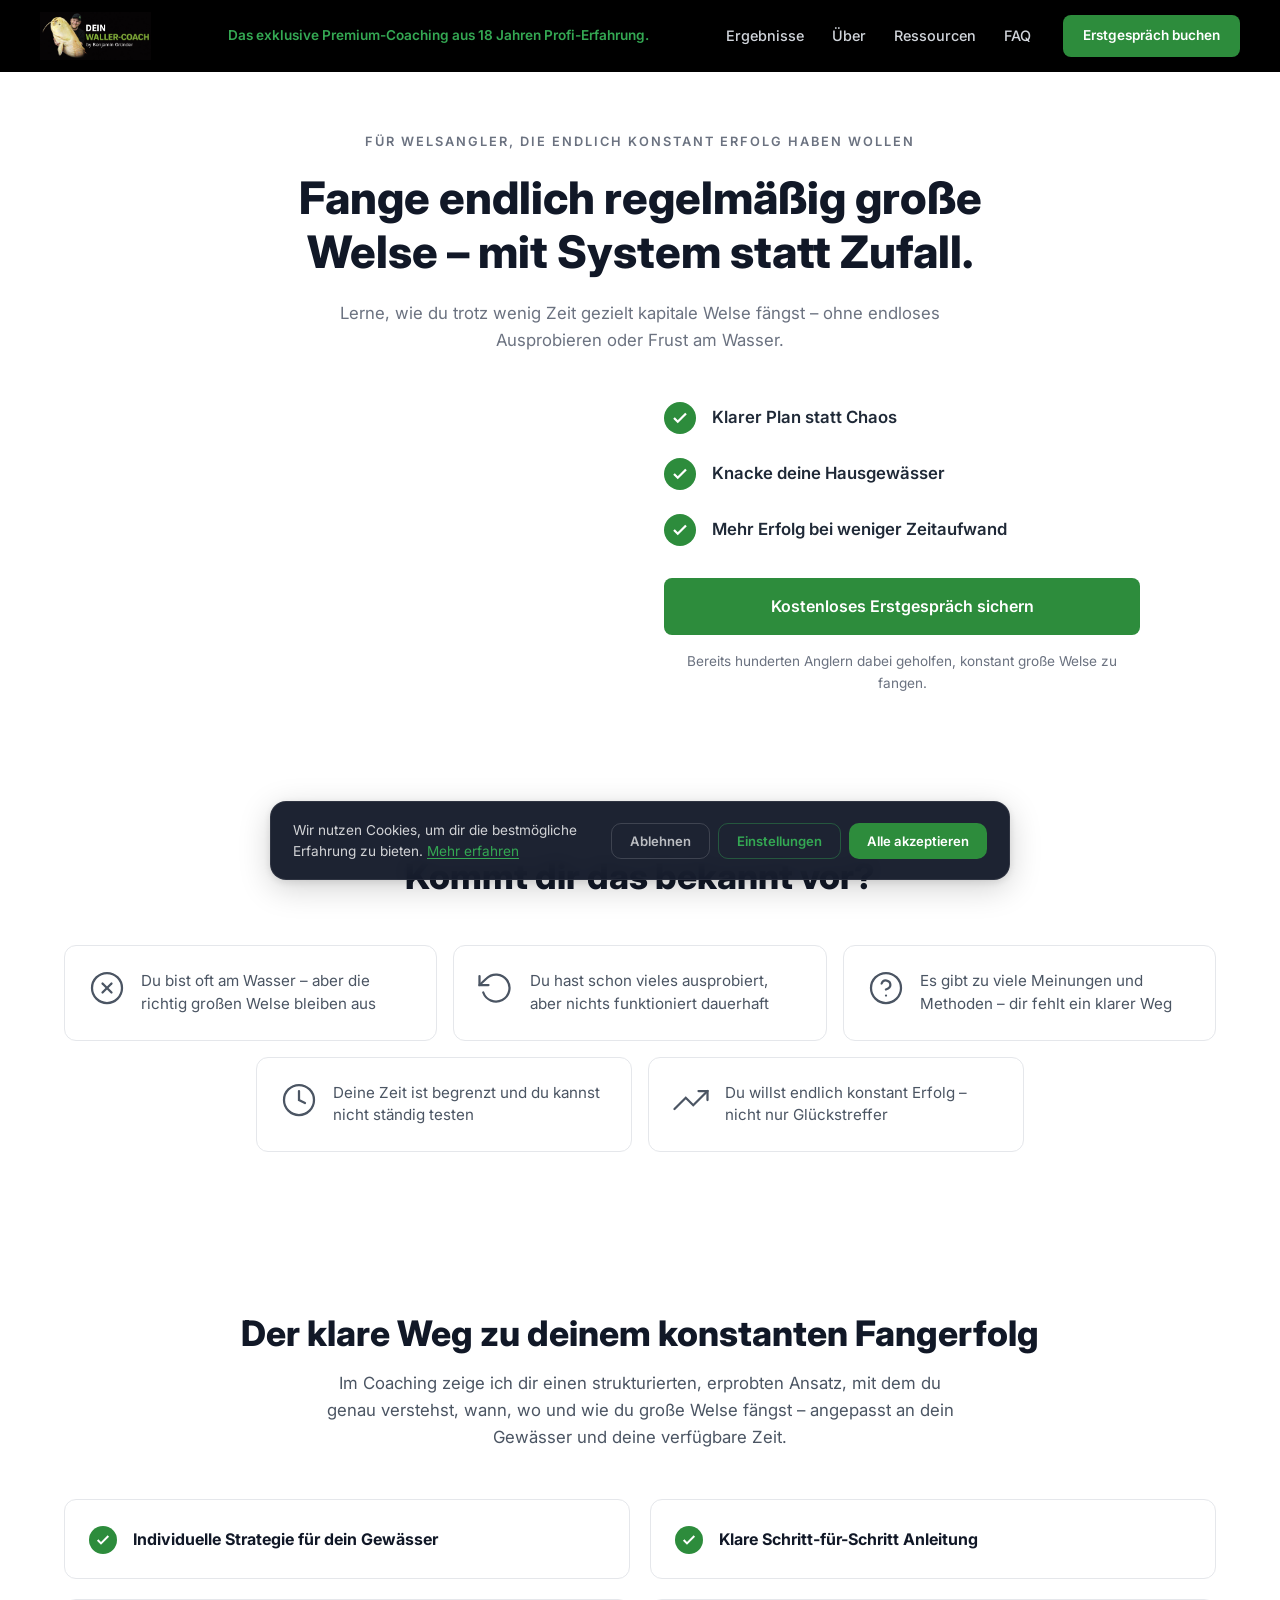
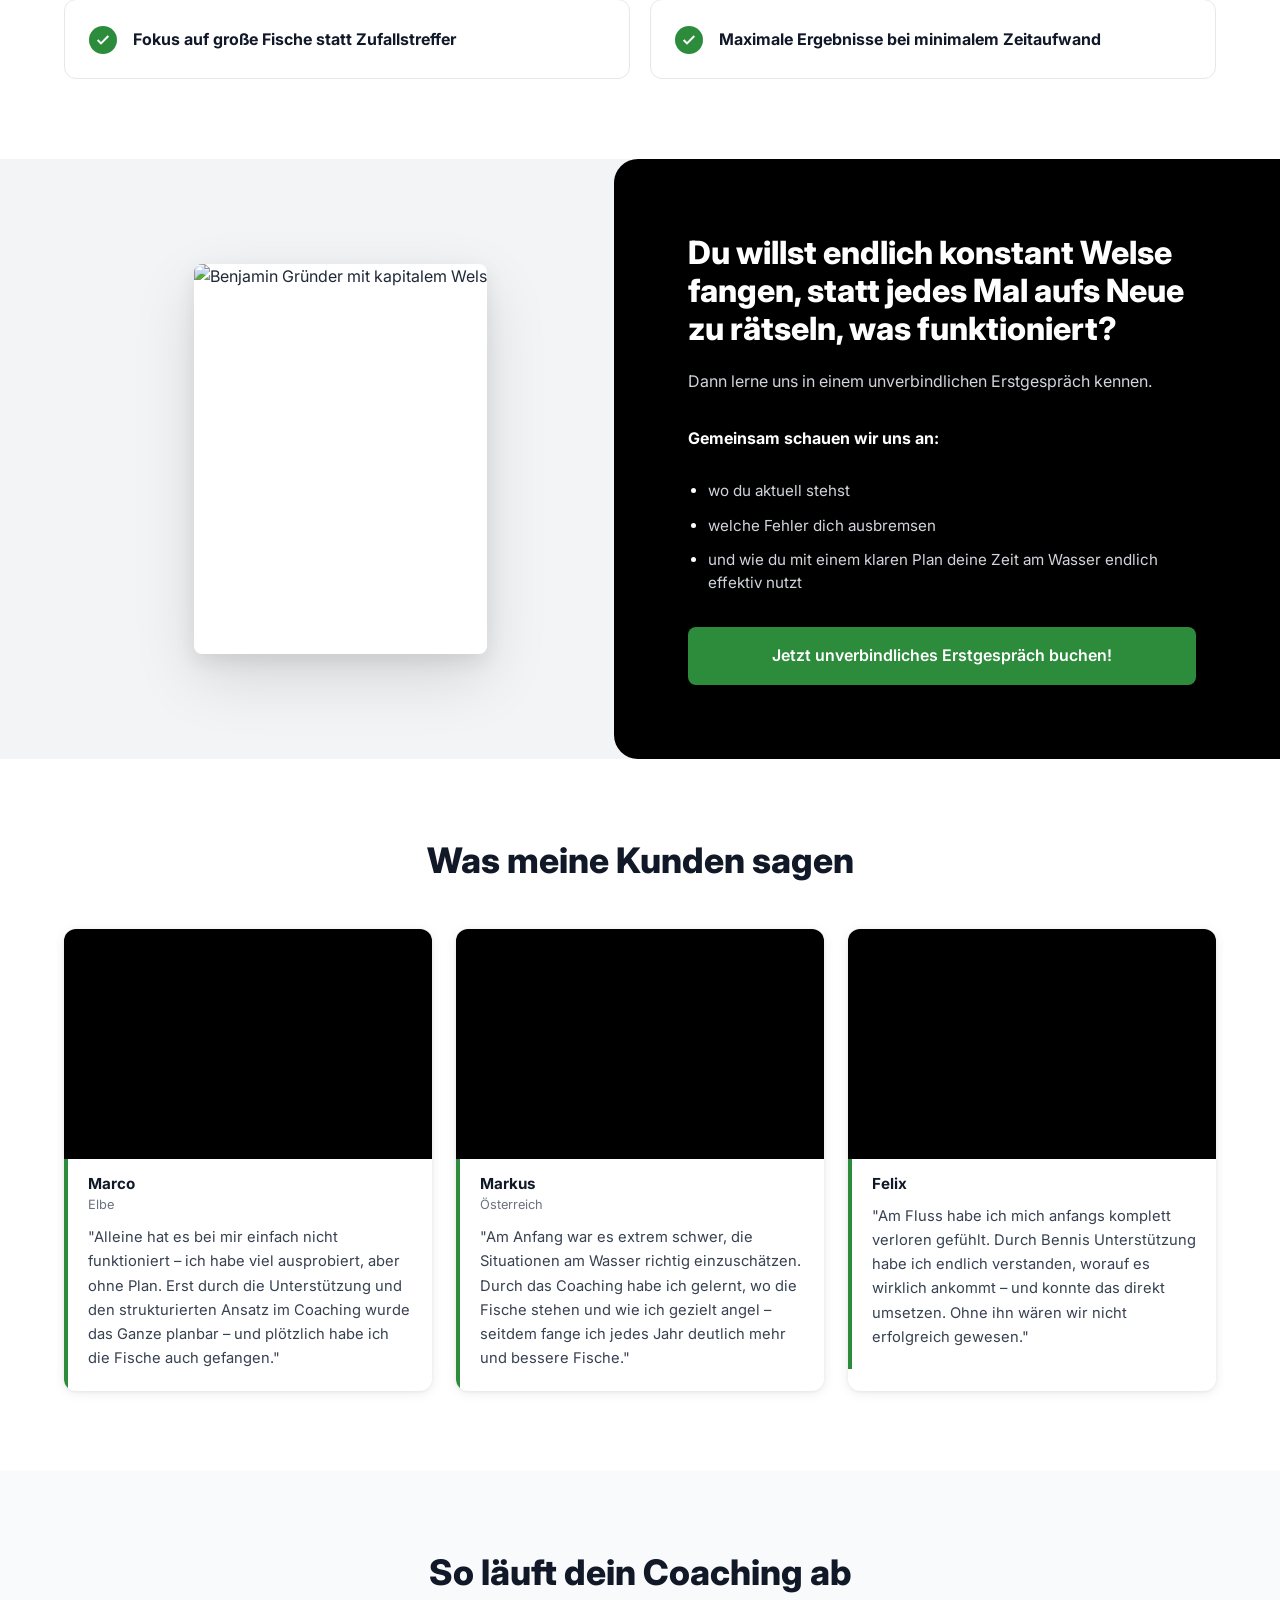
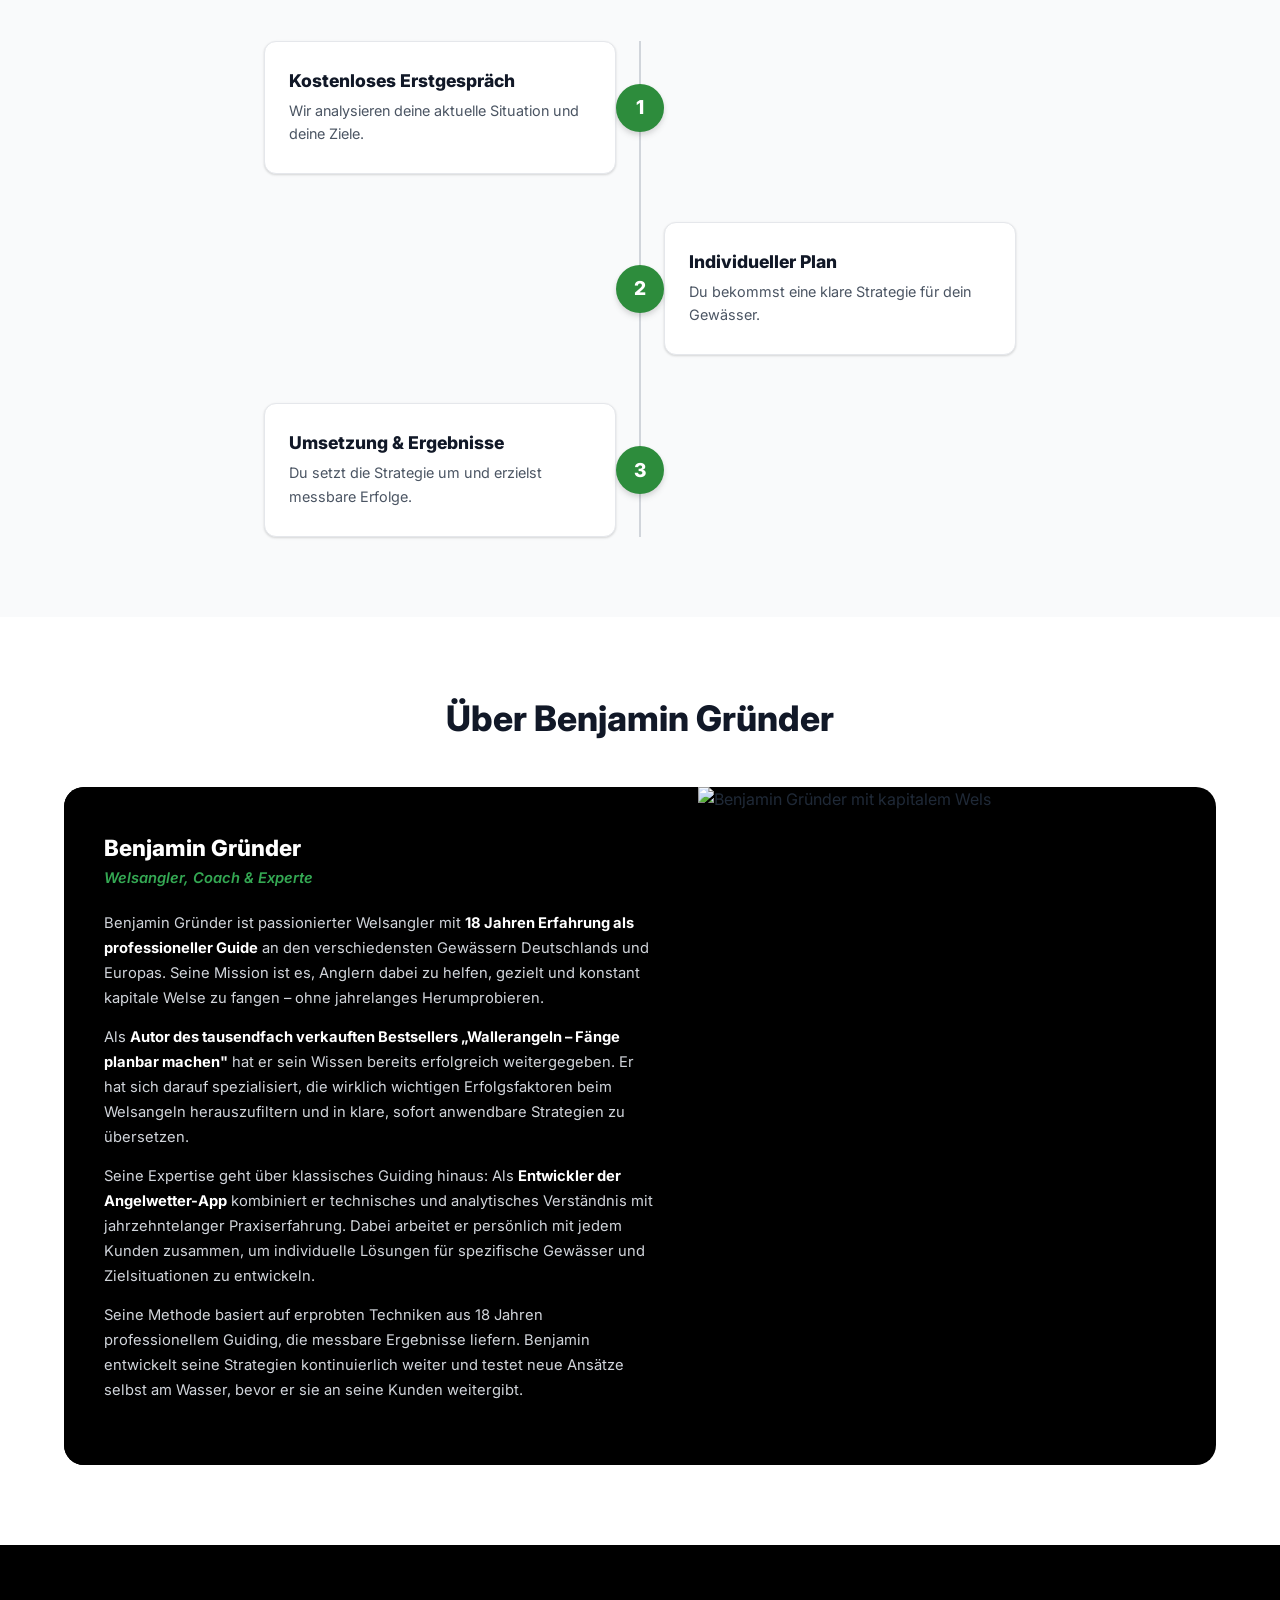
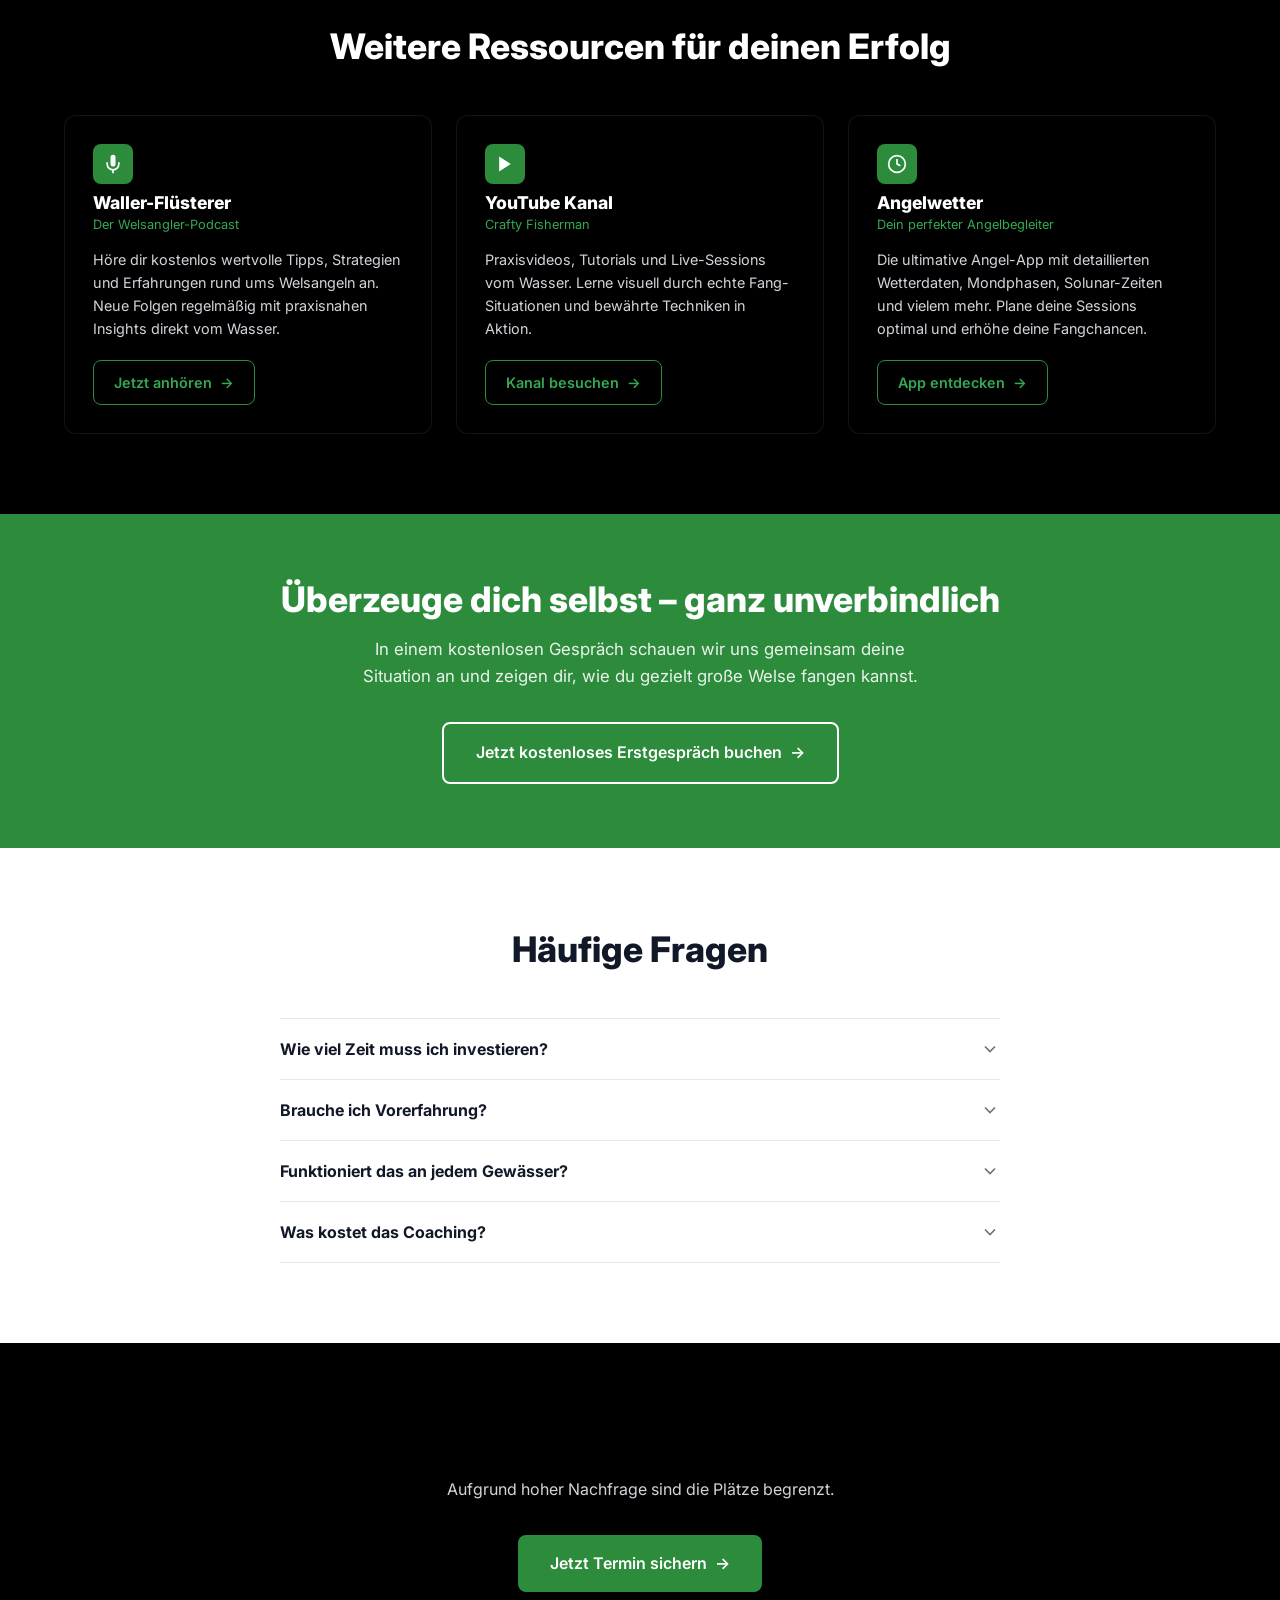
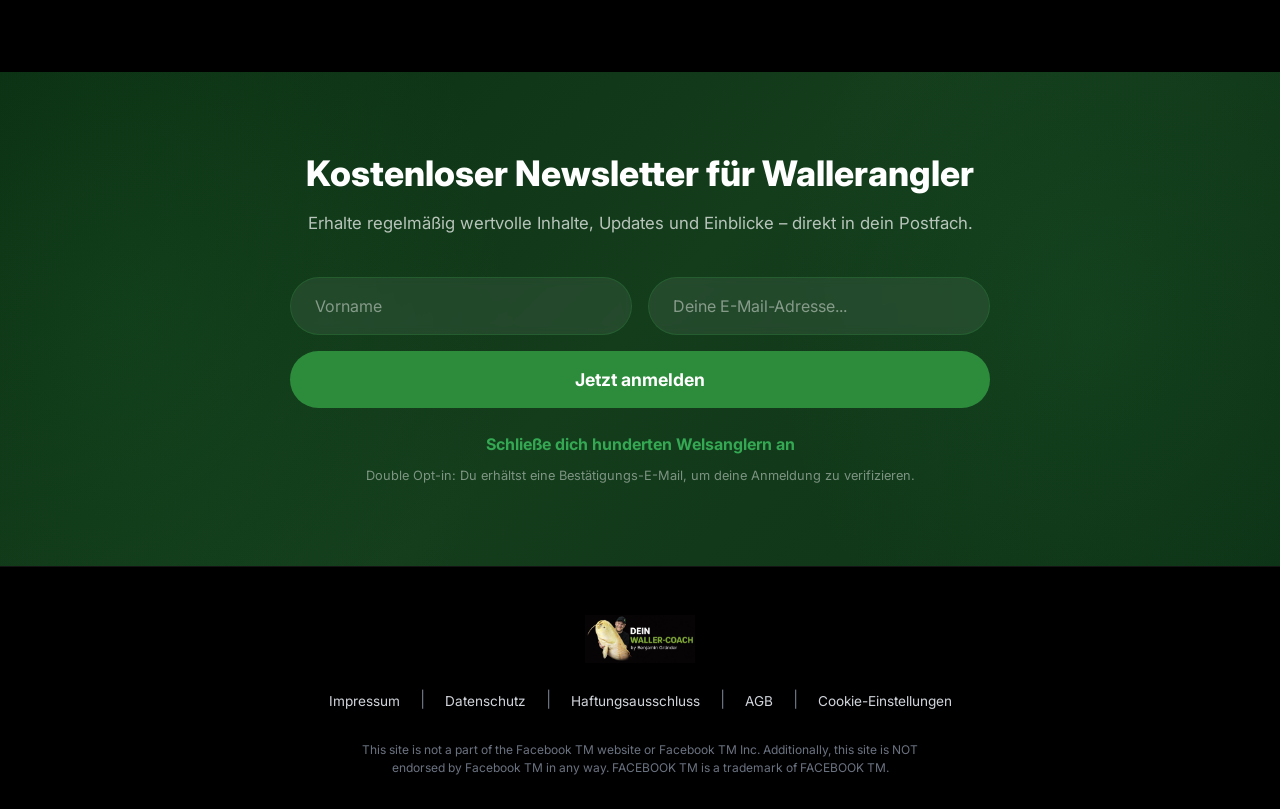
==== commit 66da1c22: "Add files via upload" ====
--- a/index.html
+++ b/index.html
@@ -1,2477 +1,503 @@
 <!DOCTYPE html>
 <html lang="de">
 <head>
-  <meta charset="UTF-8" />
-  <meta name="viewport" content="width=device-width, initial-scale=1.0" />
-  <title>Zander Coaching – Sicher im Zanderangeln werden</title>
+  <meta charset="UTF-8">
+  <meta name="viewport" content="width=device-width, initial-scale=1.0">
+  <title>Dein Waller-Coach | Fange endlich regelmäßig große Welse</title>
+  <meta name="description" content="Lerne, wie du trotz wenig Zeit gezielt kapitale Welse fängst – ohne endloses Ausprobieren oder Frust am Wasser. Premium-Coaching mit 18 Jahren Profi-Erfahrung.">
+  <!-- Open Graph -->
+  <meta property="og:title" content="Dein Waller-Coach | Fange endlich regelmäßig große Welse">
+  <meta property="og:description" content="Premium-Coaching aus 18 Jahren Profi-Erfahrung. Lerne, wie du gezielt kapitale Welse fängst – mit System statt Zufall.">
+  <meta property="og:image" content="https://www.wallercoaching.de/images/og-image.jpg">
+  <meta property="og:url" content="https://www.wallercoaching.de">
+  <meta property="og:type" content="website">
+  <meta property="og:site_name" content="Dein Waller-Coach">
   <link rel="preconnect" href="https://fonts.googleapis.com">
-  <link rel="preconnect" href="https://fonts.gstatic.com" crossorigin>
-  <link href="https://fonts.googleapis.com/css2?family=Inter:wght@400;500;600;700;800;900&display=swap" rel="stylesheet">
-  <!-- TrustBox script -->
-  <script type="text/javascript" src="//widget.trustpilot.com/bootstrap/v5/tp.widget.bootstrap.min.js" async></script>
-  <!-- End TrustBox script -->
-  <style>
-    *, *::before, *::after {
-      box-sizing: border-box;
-      margin: 0;
-      padding: 0;
-    }
-
-    :root {
-      --accent: #FFB800;
-      --accent-foreground: #0a0a0a;
-      --bg-dark: #0a0a0a;
-      --bg-dark-card: rgba(255,255,255,0.05);
-      --text-muted: #9ca3af;
-      --text-gray: #666;
-      --border-light: rgba(255,255,255,0.1);
-      --green-trust: #00B67A;
-    }
-
-    html {
-      scroll-behavior: smooth;
-    }
-
-    body {
-      font-family: 'Inter', -apple-system, BlinkMacSystemFont, 'Segoe UI', sans-serif;
-      color: #0a0a0a;
-      background: #ffffff;
-      line-height: 1.5;
-      -webkit-font-smoothing: antialiased;
-    }
-
-    img {
-      max-width: 100%;
-      display: block;
-    }
-
-    a {
-      text-decoration: none;
-      color: inherit;
-    }
-
-    /* ===================== HEADER ===================== */
-    .header {
-      position: sticky;
-      top: 0;
-      z-index: 50;
-      background: var(--bg-dark);
-      color: #fff;
-      border-bottom: 1px solid var(--border-light);
-    }
-
-    .header-inner {
-      max-width: 1280px;
-      margin: 0 auto;
-      padding: 0 24px;
-      height: 80px;
-      display: flex;
-      align-items: center;
-      justify-content: space-between;
-    }
-
-    .logo {
-      display: flex;
-      align-items: center;
-      gap: 10px;
-    }
-
-    .logo svg {
-      width: 32px;
-      height: 32px;
-      color: var(--accent);
-    }
-
-    .logo span {
-      font-weight: 700;
-      font-size: 20px;
-      letter-spacing: 0.02em;
-    }
-
-    .nav {
-      display: none;
-      align-items: center;
-      gap: 32px;
-    }
-
-    .nav a {
-      font-size: 14px;
-      color: #fff;
-      transition: color 0.2s;
-    }
-
-    .nav a:hover {
-      color: var(--accent);
-    }
-
-    .header-cta {
-      padding: 12px 24px;
-      background: transparent;
-      border: 2px solid var(--accent);
-      color: var(--accent);
-      border-radius: 8px;
-      font-weight: 600;
-      font-size: 14px;
-      cursor: pointer;
-      transition: all 0.2s;
-    }
-
-    .header-cta:hover {
-      background: var(--accent);
-      color: var(--accent-foreground);
-    }
-
-    @media (min-width: 768px) {
-      .nav { display: flex; }
-    }
-
-    /* ===================== HERO ===================== */
-    .hero {
-      position: relative;
-      min-height: 90vh;
-      display: flex;
-      align-items: center;
-      background: linear-gradient(to bottom, #f9fafb, #ffffff);
-      overflow: hidden;
-    }
-    .hero::before {
-      content: '';
-      position: absolute;
-      inset: 0;
-      background: url('hero-bg.jpg') center center / cover no-repeat;
-      opacity: 0.08;
-      z-index: 1;
-    }
-
-    .hero-inner {
-      position: relative;
-      z-index: 10;
-      max-width: 1280px;
-      margin: 0 auto;
-      padding: 48px 24px;
-      width: 100%;
-    }
-
-    .hero-text {
-      text-align: center;
-      margin-bottom: 32px;
-    }
-
-    .hero-eyebrow {
-      font-size: 12px;
-      text-transform: uppercase;
-      letter-spacing: 0.1em;
-      color: #6b7280;
-      margin-bottom: 12px;
-      font-weight: 600;
-    }
-
-    .hero-headline {
-      font-size: clamp(32px, 5vw, 60px);
-      font-weight: 700;
-      line-height: 1.1;
-      color: #0a0a0a;
-      margin-bottom: 12px;
-      white-space: nowrap;
-    }
-
-    .hero-subline {
-      font-size: clamp(17px, 2vw, 21px);
-      font-weight: 500;
-      color: #374151;
-      max-width: 820px;
-      margin: 0 auto 40px;
-      line-height: 1.6;
-    }
-
-    .hero-grid {
-      display: grid;
-      gap: 32px;
-      max-width: 1100px;
-      margin: 0 auto 48px;
-    }
-
-    @media (min-width: 1024px) {
-      .hero-grid {
-        grid-template-columns: 1fr 1fr;
-      }
-    }
-
-    .video-placeholder {
-      aspect-ratio: 16 / 9;
-      background: #111827;
-      border-radius: 12px;
-      overflow: hidden;
-      box-shadow: 0 25px 50px -12px rgba(0,0,0,0.25);
-      display: flex;
-      align-items: center;
-      justify-content: center;
-    }
-
-    .play-btn {
-      width: 80px;
-      height: 80px;
-      background: rgba(255,184,0,0.2);
-      border-radius: 50%;
-      display: flex;
-      align-items: center;
-      justify-content: center;
-    }
-
-    .play-btn::after {
-      content: '';
-      width: 0;
-      height: 0;
-      border-left: 16px solid var(--accent);
-      border-top: 12px solid transparent;
-      border-bottom: 12px solid transparent;
-      margin-left: 4px;
-    }
-
-    .hero-benefits {
-      display: flex;
-      flex-direction: column;
-      justify-content: center;
-    }
-
-    .benefits-list {
-      display: flex;
-      flex-direction: column;
-      gap: 24px;
-    }
-
-    .benefit-item {
-      display: flex;
-      align-items: center;
-      gap: 16px;
-    }
-
-    .benefit-item svg {
-      width: 28px;
-      height: 28px;
-      color: var(--accent);
-      flex-shrink: 0;
-    }
-
-    .benefit-item span {
-      font-size: 18px;
-      font-weight: 600;
-      color: #0a0a0a;
-    }
-
-    .hero-cta-wrap {
-      margin-top: 40px;
-    }
-
-    .btn-primary {
-      display: inline-flex;
-      align-items: center;
-      justify-content: center;
-      width: 100%;
-      padding: 16px 32px;
-      background: var(--accent);
-      color: var(--accent-foreground);
-      border-radius: 10px;
-      font-weight: 700;
-      font-size: 16px;
-      border: none;
-      cursor: pointer;
-      box-shadow: 0 10px 25px rgba(255,184,0,0.3);
-      transition: background 0.2s;
-    }
-
-    .btn-primary:hover {
-      background: #e6a600;
-    }
-
-    .hero-subtext {
-      font-size: 12px;
-      color: #6b7280;
-      text-align: center;
-      margin-top: 8px;
-    }
-
-    .bekannt-aus {
-      display: flex;
-      flex-wrap: wrap;
-      align-items: center;
-      justify-content: center;
-      gap: 24px;
-    }
-
-    .bekannt-label {
-      font-size: 14px;
-      font-weight: 500;
-      color: #374151;
-      font-style: italic;
-    }
-
-    .bekannt-logo {
-      display: flex;
-      align-items: center;
-      justify-content: center;
-    }
-
-    .bekannt-logo img {
-      height: 50px;
-      width: auto;
-      object-fit: contain;
-      border-radius: 6px;
-    }
-
-    .trustpilot-badge {
-      background: #fff;
-      padding: 12px 16px;
-      border-radius: 6px;
-      box-shadow: 0 1px 3px rgba(0,0,0,0.1);
-      border: 1px solid #e5e7eb;
-      text-align: center;
-    }
-
-    .trustpilot-badge .stars {
-      color: var(--green-trust);
-      font-weight: 700;
-      font-size: 20px;
-    }
-
-    .trustpilot-badge .score {
-      font-size: 12px;
-      color: #6b7280;
-    }
-
-    /* ===================== PROBLEM SECTION ===================== */
-    .problem-section {
-      padding: 80px 0;
-      background: #ffffff;
-      color: #0a0a0a;
-    }
-
-    .problem-inner {
-      max-width: 1100px;
-      margin: 0 auto;
-      padding: 0 24px;
-      text-align: center;
-      margin-bottom: 64px;
-    }
-
-    .section-badge {
-      display: inline-block;
-      background: rgba(255,184,0,0.15);
-      border: 1px solid rgba(255,184,0,0.3);
-      border-radius: 8px;
-      padding: 8px 16px;
-      margin-bottom: 24px;
-    }
-
-    .section-badge p {
-      color: var(--accent);
-      font-weight: 600;
-      font-size: 14px;
-    }
-
-    .problem-headline {
-      font-size: clamp(28px, 4vw, 48px);
-      font-weight: 700;
-      margin-bottom: 16px;
-      color: #0a0a0a;
-    }
-
-    .problem-subline {
-      color: #6b7280;
-      font-size: 18px;
-      margin-bottom: 48px;
-    }
-
-    .problem-cards {
-      display: grid;
-      gap: 24px;
-    }
-
-    @media (min-width: 768px) {
-      .problem-cards {
-        grid-template-columns: repeat(3, 1fr);
-      }
-    }
-
-    .problem-card {
-      padding: 24px;
-      background: #f9fafb;
-      border-radius: 12px;
-      border: 1px solid #e5e7eb;
-      text-align: left;
-    }
-
-    .problem-card-icon {
-      width: 48px;
-      height: 48px;
-      background: rgba(255,184,0,0.15);
-      border-radius: 50%;
-      display: flex;
-      align-items: center;
-      justify-content: center;
-      margin-bottom: 16px;
-    }
-
-    .problem-card-icon svg {
-      width: 24px;
-      height: 24px;
-      color: var(--accent);
-    }
-
-    .problem-card h3 {
-      font-size: 17px;
-      font-weight: 700;
-      margin-bottom: 12px;
-      color: #0a0a0a;
-    }
-
-    .problem-card p {
-      color: #6b7280;
-      font-size: 14px;
-      line-height: 1.6;
-    }
-
-    /* Es ist nicht deine Schuld */
-    .schuld-section {
-      max-width: 1200px;
-      margin: 0 auto;
-      padding: 0 24px;
-    }
-
-    .schuld-grid {
-      display: grid;
-      gap: 48px;
-      align-items: center;
-    }
-
-    @media (min-width: 1024px) {
-      .schuld-grid {
-        grid-template-columns: 1fr 1fr;
-      }
-    }
-
-    .schuld-callout {
-      background: #f9fafb;
-      border-left: 4px solid var(--accent);
-      padding: 24px;
-      border-radius: 8px;
-    }
-
-    .schuld-callout .bold-title {
-      font-weight: 700;
-      font-size: 20px;
-      color: #0a0a0a;
-      margin-bottom: 16px;
-    }
-
-    .schuld-callout p {
-      color: #374151;
-      line-height: 1.7;
-      margin-bottom: 12px;
-    }
-
-    .schuld-callout .italic {
-      font-style: italic;
-    }
-
-    .schuld-bullets {
-      padding-left: 16px;
-      border-left: 2px solid #d1d5db;
-      margin: 16px 0;
-    }
-
-    .schuld-bullets p {
-      display: flex;
-      align-items: flex-start;
-      gap: 8px;
-      margin-bottom: 4px;
-    }
-
-    .schuld-bullets .dot {
-      color: var(--accent);
-      margin-top: 4px;
-    }
-
-    .schuld-divider {
-      padding-top: 16px;
-      border-top: 2px solid rgba(255,184,0,0.4);
-      margin-top: 16px;
-    }
-
-    .schuld-divider .accent-text {
-      color: var(--accent);
-      font-weight: 600;
-    }
-
-    .schuld-divider p {
-      color: #374151;
-    }
-
-    .schuld-image {
-      position: relative;
-    }
-
-    .schuld-image img {
-      width: 100%;
-      border-radius: 12px;
-      box-shadow: 0 20px 60px rgba(0,0,0,0.3);
-    }
-
-    .schuld-image .caption {
-      margin-top: 16px;
-      text-align: center;
-      font-size: 14px;
-      color: #6b7280;
-      font-style: italic;
-    }
-
-    .schuld-cta {
-      margin-top: 24px;
-    }
-
-    .btn-primary-dark {
-      display: inline-flex;
-      align-items: center;
-      justify-content: center;
-      padding: 16px 32px;
-      background: var(--accent);
-      color: var(--accent-foreground);
-      border-radius: 10px;
-      font-weight: 700;
-      font-size: 16px;
-      border: none;
-      cursor: pointer;
-      box-shadow: 0 10px 25px rgba(255,184,0,0.3);
-      transition: background 0.2s;
-    }
-
-    .btn-primary-dark:hover {
-      background: #e6a600;
-    }
-
-    /* ===================== ZANDER STRATEGIE (provided code) ===================== */
-    .process-section {
-      width: 100%;
-      padding: 80px 24px 100px;
-      background: #050807;
-      overflow: hidden;
-    }
-    .process-container {
-      max-width: 1180px;
-      margin: 0 auto;
-      text-align: center;
-    }
-    .eyebrow {
-      color: #9ca3af;
-      font-size: 13px;
-      font-weight: 800;
-      letter-spacing: 0.16em;
-      text-transform: uppercase;
-      margin-bottom: 14px;
-    }
-    .headline {
-      color: #ffffff;
-      font-size: clamp(42px, 6vw, 82px);
-      line-height: 0.95;
-      font-weight: 900;
-      letter-spacing: -0.04em;
-      text-transform: uppercase;
-      margin-bottom: 20px;
-    }
-    .subline {
-      max-width: 760px;
-      margin: 0 auto;
-      color: #9ca3af;
-      font-size: 18px;
-      line-height: 1.55;
-      font-weight: 600;
-    }
-    .system-graphic {
-      position: relative;
-      width: min(100%, 1060px);
-      min-height: 680px;
-      margin: 70px auto 0;
-    }
-    .z-connector {
-      position: absolute;
-      inset: 0;
-      width: 100%;
-      height: 100%;
-      z-index: 0;
-      pointer-events: none;
-      display: flex;
-      align-items: center;
-      justify-content: center;
-    }
-    .z-connector svg {
-      width: 46%;
-      height: auto;
-      opacity: 0.22;
-    }
-    .z-connector path {
-      fill: #ffffff;
-      stroke: none;
-    }
-    .pillar-card {
-      z-index: 2;
-      position: absolute;
-      width: 350px;
-      min-height: 230px;
-      padding: 28px;
-      text-align: left;
-      display: flex;
-      flex-direction: column;
-      justify-content: flex-end;
-      border-radius: 12px;
-      overflow: hidden;
-      color: #fff;
-      box-shadow: 0 24px 60px rgba(15, 23, 42, 0.18);
-    }
-    .pillar-card::before {
-      content: "";
-      position: absolute;
-      inset: 0;
-      background-size: cover;
-      background-position: center;
-      z-index: 0;
-      filter: brightness(0.72) saturate(0.9);
-    }
-    .pillar-card::after {
-      content: "";
-      position: absolute;
-      inset: 0;
-      background: linear-gradient(to top, rgba(15,23,42,0.82), rgba(15,23,42,0.28));
-      z-index: 1;
-    }
-    .pillar-card > * {
-      position: relative;
-      z-index: 2;
-    }
-    .pillar-card.top-left::before {
-      background-image: url('pillar-01.jpg');
-    }
-    .pillar-card.top-right::before {
-      background-image: url('pillar-02.jpg');
-    }
-    .pillar-card.bottom-right::before {
-      background-image: url('pillar-03.jpg');
-    }
-    .pillar-card.bottom-left::before {
-      background-image: url('pillar-04.jpg');
-    }
-    .pillar-card.top-left {
-      left: 50px;
-      top: 40px;
-    }
-    .pillar-card.top-right {
-      right: 50px;
-      top: 40px;
-    }
-    .pillar-card.bottom-left {
-      left: 50px;
-      bottom: 40px;
-    }
-    .pillar-card.bottom-right {
-      right: 50px;
-      bottom: 40px;
-    }
-    .number {
-      color: #ffb703;
-      font-size: 34px;
-      font-weight: 900;
-      line-height: 1;
-      margin-bottom: 10px;
-    }
-    .label {
-      display: block;
-      color: rgba(255,255,255,0.7);
-      font-size: 11px;
-      letter-spacing: 0.14em;
-      text-transform: uppercase;
-      margin-bottom: 4px;
-    }
-    .pillar-title {
-      font-size: 20px;
-      line-height: 1.12;
-      font-weight: 900;
-      text-transform: uppercase;
-      margin-bottom: 14px;
-    }
-    .pillar-text {
-      color: rgba(255,255,255,0.78);
-      font-size: 15px;
-      line-height: 1.5;
-    }
-    .cta-strategie {
-      display: inline-flex;
-      align-items: center;
-      justify-content: center;
-      min-height: 58px;
-      padding: 0 34px;
-      margin-top: 28px;
-      border-radius: 10px;
-      background: var(--accent);
-      color: var(--accent-foreground);
-      font-size: 16px;
-      font-weight: 700;
-      text-decoration: none;
-      letter-spacing: 0.03em;
-      box-shadow: 0 10px 25px rgba(255,184,0,0.3);
-      cursor: pointer;
-      transition: background 0.2s;
-    }
-    .cta-strategie:hover {
-      background: #e6a600;
-    }
-    @media (max-width: 980px) {
-      .system-graphic {
-        min-height: auto;
-        display: flex;
-        flex-direction: column;
-        align-items: center;
-        gap: 22px;
-      }
-      .pillar-card {
-        position: relative;
-        left: auto !important;
-        right: auto !important;
-        top: auto !important;
-        bottom: auto !important;
-        transform: none;
-        width: min(100%, 520px);
-      }
-      .top-left { order: 1; }
-      .top-right { order: 2; }
-      .bottom-left { order: 3; }
-      .bottom-right { order: 4; }
-      .z-connector { display: none; }
-    }
-
-    /* ===================== SOCIAL PROOF ===================== */
-    .social-proof {
-      padding: 80px 0;
-      background: #ffffff;
-      color: #0a0a0a;
-    }
-
-    .social-proof-inner {
-      max-width: 1200px;
-      margin: 0 auto;
-      padding: 0 24px;
-    }
-
-    .social-headline {
-      text-align: center;
-      margin-bottom: 48px;
-    }
-
-    .social-headline h2 {
-      font-size: clamp(36px, 5vw, 60px);
-      font-weight: 800;
-      line-height: 1.05;
-      margin-bottom: 16px;
-    }
-
-    .social-headline .highlight {
-      color: var(--accent);
-    }
-
-    .social-headline p {
-      font-size: 18px;
-      color: #6b7280;
-    }
-
-    .testimonial-grid {
-      display: grid;
-      gap: 32px;
-      margin-bottom: 64px;
-    }
-
-    @media (min-width: 768px) {
-      .testimonial-grid {
-        grid-template-columns: repeat(2, 1fr);
-      }
-    }
-
-    .testimonial-card {
-      display: flex;
-      flex-direction: column;
-      gap: 16px;
-    }
-
-    .testimonial-video {
-      aspect-ratio: 16 / 9;
-      background: #f0f0f0;
-      border-radius: 12px;
-      overflow: hidden;
-      display: flex;
-      align-items: center;
-      justify-content: center;
-      cursor: pointer;
-    }
-
-    .testimonial-video .play-btn-sm {
-      width: 64px;
-      height: 64px;
-      background: rgba(255,184,0,0.15);
-      border-radius: 50%;
-      display: flex;
-      align-items: center;
-      justify-content: center;
-      transition: background 0.2s;
-    }
-
-    .testimonial-video:hover .play-btn-sm {
-      background: rgba(255,184,0,0.25);
-    }
-
-    .testimonial-video .play-btn-sm::after {
-      content: '';
-      width: 0;
-      height: 0;
-      border-left: 14px solid var(--accent);
-      border-top: 10px solid transparent;
-      border-bottom: 10px solid transparent;
-      margin-left: 4px;
-    }
-
-    .testimonial-info h3 {
-      font-size: 18px;
-      font-weight: 700;
-      color: #111;
-    }
-
-    .testimonial-info .location {
-      font-size: 14px;
-      color: #777;
-      margin-bottom: 4px;
-    }
-
-    .testimonial-info .quote {
-      font-size: 14px;
-      color: #333;
-      line-height: 1.6;
-    }
-
-    /* Carousel */
-    .carousel-section {
-      margin-bottom: 48px;
-    }
-
-    .carousel-title {
-      font-size: 24px;
-      font-weight: 700;
-      text-align: center;
-      margin-bottom: 24px;
-      color: #111;
-    }
-
-    .carousel-track {
-      display: flex;
-      gap: 24px;
-      overflow-x: auto;
-      padding-bottom: 16px;
-      scrollbar-width: none;
-      -ms-overflow-style: none;
-    }
-
-    .carousel-track::-webkit-scrollbar {
-      display: none;
-    }
-
-    .carousel-item {
-      flex-shrink: 0;
-      width: 224px;
-    }
-
-    .carousel-item-inner {
-      aspect-ratio: 9 / 16;
-      background: #f0f0f0;
-      border-radius: 12px;
-      overflow: hidden;
-      position: relative;
-      display: flex;
-      align-items: center;
-      justify-content: center;
-      cursor: pointer;
-    }
-
-    .carousel-item-inner .play-btn-xs {
-      width: 48px;
-      height: 48px;
-      background: rgba(255,184,0,0.15);
-      border-radius: 50%;
-      display: flex;
-      align-items: center;
-      justify-content: center;
-    }
-
-    .carousel-item-inner .play-btn-xs::after {
-      content: '';
-      width: 0;
-      height: 0;
-      border-left: 10px solid var(--accent);
-      border-top: 7px solid transparent;
-      border-bottom: 7px solid transparent;
-      margin-left: 3px;
-    }
-
-    .carousel-item-label {
-      position: absolute;
-      bottom: 16px;
-      left: 16px;
-      right: 16px;
-      background: rgba(255,255,255,0.9);
-      padding: 8px 12px;
-      border-radius: 6px;
-      font-size: 14px;
-      font-weight: 600;
-      color: #111;
-    }
-
-    .swipe-hint {
-      text-align: center;
-      font-size: 12px;
-      color: #666;
-      margin-top: 12px;
-    }
-
-    /* ===================== ÜBER SEBASTIAN ===================== */
-    .about-section {
-      padding: 80px 0;
-      background: #fff;
-    }
-
-    .about-inner {
-      max-width: 1280px;
-      margin: 0 auto;
-      padding: 0 24px;
-    }
-
-    .about-card {
-      background: var(--bg-dark);
-      border-radius: 16px;
-      overflow: hidden;
-      box-shadow: 0 25px 50px -12px rgba(0,0,0,0.25);
-    }
-
-    .about-grid {
-      display: grid;
-    }
-
-    @media (min-width: 1024px) {
-      .about-grid {
-        grid-template-columns: 1fr 1fr;
-      }
-    }
-
-    .about-text {
-      padding: 48px;
-      color: #fff;
-    }
-
-    @media (min-width: 1024px) {
-      .about-text {
-        padding: 64px;
-      }
-    }
-
-    .about-text h2 {
-      font-size: clamp(32px, 4vw, 48px);
-      font-weight: 700;
-      margin-bottom: 16px;
-    }
-
-    .about-text h3 {
-      font-size: clamp(18px, 2vw, 24px);
-      color: var(--text-muted);
-      margin-bottom: 32px;
-    }
-
-    .about-text p {
-      font-size: 18px;
-      color: #d1d5db;
-      margin-bottom: 16px;
-      line-height: 1.7;
-    }
-
-    .about-image {
-      position: relative;
-      min-height: 400px;
-    }
-
-    .about-image img {
-      position: absolute;
-      inset: 0;
-      width: 100%;
-      height: 100%;
-      object-fit: cover;
-    }
-
-    .stats-row {
-      display: grid;
-      gap: 24px;
-      margin-top: 48px;
-      max-width: 800px;
-      margin-left: auto;
-      margin-right: auto;
-    }
-
-    @media (min-width: 768px) {
-      .stats-row {
-        grid-template-columns: repeat(3, 1fr);
-      }
-    }
-
-    .stat-card {
-      text-align: center;
-      padding: 24px;
-      background: #f9fafb;
-      border-radius: 8px;
-      border: 1px solid #e5e7eb;
-    }
-
-    .stat-value {
-      font-size: clamp(32px, 4vw, 48px);
-      font-weight: 700;
-      color: var(--accent);
-    }
-
-    .stat-label {
-      font-size: 14px;
-      color: #6b7280;
-      margin-top: 8px;
-    }
-
-    /* ===================== ANGEBOT ===================== */
-    .angebot-section {
-      padding: 80px 0;
-      background: #f9fafb;
-    }
-
-    .angebot-inner {
-      max-width: 1000px;
-      margin: 0 auto;
-      padding: 0 24px;
-    }
-
-    .angebot-header {
-      text-align: center;
-      margin-bottom: 64px;
-    }
-
-    .angebot-header h2 {
-      font-size: clamp(28px, 4vw, 48px);
-      font-weight: 700;
-      margin-bottom: 16px;
-    }
-
-    .angebot-header p {
-      font-size: 20px;
-      color: #4b5563;
-    }
-
-    .angebot-grid {
-      display: grid;
-      gap: 16px;
-    }
-
-    @media (min-width: 768px) {
-      .angebot-grid {
-        grid-template-columns: repeat(2, 1fr);
-      }
-    }
-
-    .angebot-item {
-      display: flex;
-      align-items: flex-start;
-      gap: 16px;
-      padding: 16px;
-      background: #fff;
-      border-radius: 8px;
-      border: 1px solid #e5e7eb;
-    }
-
-    .angebot-item svg {
-      width: 24px;
-      height: 24px;
-      color: var(--accent);
-      flex-shrink: 0;
-      margin-top: 2px;
-    }
-
-    .angebot-item span {
-      font-size: 17px;
-      color: #0a0a0a;
-    }
-
-    .ergebnis-box {
-      margin-top: 48px;
-      padding: 32px;
-      background: rgba(255,184,0,0.1);
-      border: 2px solid var(--accent);
-      border-radius: 12px;
-      text-align: center;
-    }
-
-    .ergebnis-box h3 {
-      font-size: 24px;
-      font-weight: 700;
-      margin-bottom: 8px;
-    }
-
-    .ergebnis-box p {
-      font-size: 18px;
-      color: #374151;
-    }
-
-    /* ===================== FAQ ===================== */
-    .faq-section {
-      padding: 80px 0;
-      background: #fff;
-    }
-
-    .faq-inner {
-      max-width: 768px;
-      margin: 0 auto;
-      padding: 0 24px;
-    }
-
-    .faq-header {
-      text-align: center;
-      margin-bottom: 64px;
-    }
-
-    .faq-header h2 {
-      font-size: clamp(28px, 4vw, 48px);
-      font-weight: 700;
-    }
-
-    .faq-list {
-      display: flex;
-      flex-direction: column;
-      gap: 16px;
-    }
-
-    .faq-item {
-      border: 1px solid #e5e7eb;
-      border-radius: 8px;
-      overflow: hidden;
-      background: #f9fafb;
-    }
-
-    .faq-question {
-      width: 100%;
-      padding: 24px;
-      text-align: left;
-      display: flex;
-      justify-content: space-between;
-      align-items: center;
-      background: transparent;
-      border: none;
-      cursor: pointer;
-      font-size: 18px;
-      font-weight: 600;
-      color: #0a0a0a;
-      font-family: inherit;
-      transition: background 0.2s;
-    }
-
-    .faq-question:hover {
-      background: #f3f4f6;
-    }
-
-    .faq-chevron {
-      width: 20px;
-      height: 20px;
-      flex-shrink: 0;
-      transition: transform 0.3s;
-    }
-
-    .faq-item.open .faq-chevron {
-      transform: rotate(180deg);
-    }
-
-    .faq-answer {
-      display: none;
-      padding: 0 24px 24px;
-      background: #fff;
-    }
-
-    .faq-item.open .faq-answer {
-      display: block;
-    }
-
-    .faq-answer p {
-      color: #4b5563;
-      line-height: 1.7;
-    }
-
-    /* ===================== QUALIFIZIERUNG ===================== */
-    .qualify-section {
-      padding: 80px 0;
-      background: #f9fafb;
-    }
-
-    .qualify-inner {
-      max-width: 900px;
-      margin: 0 auto;
-      padding: 0 24px;
-    }
-
-    .qualify-card {
-      background: #fff;
-      padding: 48px;
-      border-radius: 12px;
-      border: 2px solid var(--accent);
-      box-shadow: 0 10px 25px rgba(0,0,0,0.08);
-    }
-
-    .qualify-card h2 {
-      font-size: clamp(24px, 3vw, 36px);
-      font-weight: 700;
-      text-align: center;
-      margin-bottom: 32px;
-    }
-
-    .qualify-card > p {
-      font-size: 18px;
-      color: #374151;
-      margin-bottom: 24px;
-    }
-
-    .qualify-list {
-      display: flex;
-      flex-direction: column;
-      gap: 16px;
-      margin-bottom: 32px;
-    }
-
-    .qualify-item {
-      display: flex;
-      align-items: flex-start;
-      gap: 12px;
-    }
-
-    .qualify-item svg {
-      width: 24px;
-      height: 24px;
-      color: var(--accent);
-      flex-shrink: 0;
-      margin-top: 2px;
-    }
-
-    .qualify-item span {
-      font-size: 18px;
-      color: #374151;
-    }
-
-    .qualify-note {
-      background: rgba(255,184,0,0.1);
-      padding: 24px;
-      border-radius: 8px;
-      border: 1px solid rgba(255,184,0,0.2);
-    }
-
-    .qualify-note p {
-      font-size: 18px;
-      font-weight: 600;
-      color: #1f2937;
-      line-height: 1.6;
-    }
-
-    /* ===================== TRUSTPILOT ===================== */
-    .trustpilot-section {
-      padding: 80px 0;
-      background: #fff;
-    }
-
-    .trustpilot-inner {
-      max-width: 1280px;
-      margin: 0 auto;
-      padding: 0 24px;
-    }
-
-    .trustpilot-header {
-      text-align: center;
-      margin-bottom: 48px;
-    }
-
-    .trustpilot-header h2 {
-      font-size: clamp(24px, 3vw, 36px);
-      font-weight: 700;
-      margin-bottom: 24px;
-    }
-
-    .trustpilot-stars-row {
-      display: flex;
-      justify-content: center;
-      gap: 8px;
-      margin-bottom: 12px;
-    }
-
-    .trustpilot-stars-row svg {
-      width: 32px;
-      height: 32px;
-      fill: var(--green-trust);
-    }
-
-    .trustpilot-header .rating-text {
-      color: #4b5563;
-      margin-bottom: 16px;
-    }
-
-    .trustpilot-header .tp-label {
-      font-size: 14px;
-      color: #6b7280;
-    }
-
-    .reviews-grid {
-      display: grid;
-      gap: 24px;
-      margin-bottom: 32px;
-    }
-
-    @media (min-width: 768px) {
-      .reviews-grid {
-        grid-template-columns: repeat(2, 1fr);
-      }
-    }
-
-    @media (min-width: 1024px) {
-      .reviews-grid {
-        grid-template-columns: repeat(4, 1fr);
-      }
-    }
-
-    .review-card {
-      background: #fff;
-      padding: 24px;
-      border-radius: 8px;
-      border: 1px solid #e5e7eb;
-      transition: box-shadow 0.2s;
-    }
-
-    .review-card:hover {
-      box-shadow: 0 10px 25px rgba(0,0,0,0.1);
-    }
-
-    .review-stars {
-      display: flex;
-      gap: 4px;
-      margin-bottom: 12px;
-    }
-
-    .review-stars svg {
-      width: 20px;
-      height: 20px;
-      fill: var(--green-trust);
-    }
-
-    .review-verified {
-      display: flex;
-      align-items: center;
-      gap: 8px;
-      margin-bottom: 12px;
-    }
-
-    .review-verified svg {
-      width: 16px;
-      height: 16px;
-      color: #16a34a;
-    }
-
-    .review-verified span {
-      font-size: 12px;
-      color: #6b7280;
-    }
-
-    .review-card h3 {
-      font-size: 14px;
-      font-weight: 700;
-      margin-bottom: 8px;
-    }
-
-    .review-card .review-text {
-      font-size: 14px;
-      color: #4b5563;
-      margin-bottom: 12px;
-      display: -webkit-box;
-      -webkit-line-clamp: 3;
-      -webkit-box-orient: vertical;
-      overflow: hidden;
-    }
-
-    .review-card .review-date {
-      font-size: 12px;
-      color: #9ca3af;
-    }
-
-    .review-card .review-link {
-      font-size: 12px;
-      color: #16a34a;
-      margin-top: 8px;
-      display: inline-block;
-    }
-
-    .review-card .review-link:hover {
-      text-decoration: underline;
-    }
-
-    /* ===================== FINAL CTA ===================== */
-    .final-cta {
-      padding: 80px 0;
-      background: var(--accent);
-      color: var(--accent-foreground);
-      text-align: center;
-    }
-
-    .final-cta-inner {
-      max-width: 900px;
-      margin: 0 auto;
-      padding: 0 24px;
-    }
-
-    .final-cta h2 {
-      font-size: clamp(28px, 4vw, 48px);
-      font-weight: 700;
-      margin-bottom: 24px;
-    }
-
-    .final-cta p {
-      font-size: 20px;
-      margin-bottom: 32px;
-      opacity: 0.9;
-    }
-
-    .btn-dark {
-      display: inline-flex;
-      padding: 16px 32px;
-      background: #0a0a0a;
-      color: #fff;
-      border-radius: 10px;
-      font-weight: 700;
-      font-size: 18px;
-      border: none;
-      cursor: pointer;
-      box-shadow: 0 10px 25px rgba(0,0,0,0.2);
-      transition: background 0.2s;
-      margin-bottom: 24px;
-    }
-
-    .btn-dark:hover {
-      background: #1a1a1a;
-    }
-
-    .final-cta .limited {
-      font-size: 14px;
-      opacity: 0.75;
-    }
-
-    /* ===================== RESSOURCEN ===================== */
-    .resources-section {
-      padding: 80px 0;
-      background: var(--bg-dark);
-      color: #fff;
-    }
-
-    .resources-inner {
-      max-width: 1200px;
-      margin: 0 auto;
-      padding: 0 24px;
-    }
-
-    .resources-header {
-      text-align: center;
-      margin-bottom: 64px;
-    }
-
-    .resources-header h2 {
-      font-size: clamp(28px, 4vw, 48px);
-      font-weight: 700;
-    }
-
-    .resources-grid {
-      display: grid;
-      gap: 32px;
-    }
-
-    @media (min-width: 768px) {
-      .resources-grid {
-        grid-template-columns: repeat(3, 1fr);
-      }
-    }
-
-    .resource-card {
-      background: rgba(255,255,255,0.05);
-      backdrop-filter: blur(8px);
-      border-radius: 12px;
-      padding: 32px;
-      border: 1px solid rgba(255,255,255,0.1);
-      transition: border-color 0.2s;
-    }
-
-    .resource-card:hover {
-      border-color: var(--accent);
-    }
-
-    .resource-icon {
-      width: 64px;
-      height: 64px;
-      background: rgba(255,184,0,0.15);
-      border-radius: 50%;
-      display: flex;
-      align-items: center;
-      justify-content: center;
-      margin-bottom: 24px;
-    }
-
-    .resource-icon svg {
-      width: 32px;
-      height: 32px;
-      color: var(--accent);
-    }
-
-    .resource-card h3 {
-      font-size: 24px;
-      font-weight: 700;
-      margin-bottom: 12px;
-    }
-
-    .resource-card .subtitle {
-      font-size: 14px;
-      color: var(--text-muted);
-      margin-bottom: 8px;
-    }
-
-    .resource-card p {
-      color: #d1d5db;
-      margin-bottom: 24px;
-      line-height: 1.6;
-    }
-
-    .btn-outline {
-      display: inline-flex;
-      padding: 12px 24px;
-      border: 2px solid var(--accent);
-      color: var(--accent);
-      border-radius: 8px;
-      font-weight: 600;
-      background: transparent;
-      cursor: pointer;
-      transition: all 0.2s;
-      font-family: inherit;
-      font-size: 14px;
-    }
-
-    .btn-outline:hover {
-      background: var(--accent);
-      color: var(--accent-foreground);
-    }
-
-    /* ===================== NEWSLETTER ===================== */
-    .newsletter-section {
-      padding: 80px 0;
-      background: #fff;
-    }
-
-    .newsletter-inner {
-      max-width: 680px;
-      margin: 0 auto;
-      padding: 0 24px;
-    }
-
-    .newsletter-header {
-      text-align: center;
-      margin-bottom: 32px;
-    }
-
-    .newsletter-header h2 {
-      font-size: clamp(24px, 3vw, 36px);
-      font-weight: 700;
-      margin-bottom: 12px;
-      color: #0a0a0a;
-    }
-
-    .newsletter-header .accent {
-      color: var(--accent);
-    }
-
-    .newsletter-header p {
-      font-size: 18px;
-      color: #4b5563;
-    }
-
-    .newsletter-form {
-      display: flex;
-      flex-direction: column;
-      gap: 16px;
-    }
-
-    .newsletter-inputs {
-      display: grid;
-      gap: 16px;
-    }
-
-    @media (min-width: 640px) {
-      .newsletter-inputs {
-        grid-template-columns: 1fr 1fr;
-      }
-    }
-
-    .newsletter-input {
-      padding: 16px 24px;
-      background: #f9fafb;
-      border-radius: 8px;
-      border: 1px solid #e5e7eb;
-      font-size: 16px;
-      font-family: inherit;
-      color: #0a0a0a;
-      outline: none;
-      transition: border-color 0.2s;
-    }
-
-    .newsletter-input:focus {
-      border-color: var(--accent);
-    }
-
-    .newsletter-input::placeholder {
-      color: #9ca3af;
-    }
-
-    .newsletter-footer {
-      text-align: center;
-      margin-top: 24px;
-    }
-
-    .newsletter-footer p {
-      font-size: 14px;
-      color: #374151;
-      margin-bottom: 8px;
-    }
-
-    .newsletter-footer .small {
-      font-size: 12px;
-      color: #6b7280;
-    }
-
-    /* ===================== FOOTER ===================== */
-    .footer {
-      padding: 48px 0;
-      background: var(--bg-dark);
-      color: #fff;
-    }
-
-    .footer-inner {
-      max-width: 1280px;
-      margin: 0 auto;
-      padding: 0 24px;
-    }
-
-    .footer-logo {
-      display: flex;
-      justify-content: center;
-      margin-bottom: 32px;
-    }
-
-    .footer-logo-inner {
-      display: flex;
-      align-items: center;
-      gap: 12px;
-    }
-
-    .footer-logo svg {
-      width: 40px;
-      height: 40px;
-      color: var(--accent);
-    }
-
-    .footer-logo .name {
-      font-weight: 700;
-      font-size: 20px;
-    }
-
-    .footer-logo .sub {
-      font-size: 12px;
-      color: var(--accent);
-      text-transform: uppercase;
-      letter-spacing: 0.1em;
-    }
-
-    .footer-nav {
-      display: flex;
-      flex-wrap: wrap;
-      justify-content: center;
-      align-items: center;
-      gap: 16px;
-      margin-bottom: 32px;
-      font-size: 14px;
-    }
-
-    .footer-nav a {
-      color: var(--text-muted);
-      transition: color 0.2s;
-    }
-
-    .footer-nav a:hover {
-      color: var(--accent);
-    }
-
-    .footer-nav .sep {
-      color: #4b5563;
-    }
-
-    .footer-disclaimer {
-      text-align: center;
-      font-size: 12px;
-      color: #6b7280;
-      max-width: 800px;
-      margin: 0 auto;
-      line-height: 1.6;
-    }
-
-    /* ===================== SVG ICON HELPERS ===================== */
-    .icon-check {
-      fill: none;
-      stroke: currentColor;
-      stroke-width: 2;
-      stroke-linecap: round;
-      stroke-linejoin: round;
-    }
-
-    .icon-star {
-      fill: currentColor;
-    }
-
-    /* Button universal centered */
-    .text-center {
-      text-align: center;
-    }
-  </style>
+  <link href="https://fonts.googleapis.com/css2?family=Inter:wght@400;500;600;700;800&display=swap" rel="stylesheet">
+  <link rel="icon" href="favicon.ico" type="image/x-icon">
+  <link rel="apple-touch-icon" href="images/apple-touch-icon.png">
+  <link rel="stylesheet" href="styles.css">
 </head>
 <body>
 
-  <!-- ============ HEADER ============ -->
-  <header class="header">
-    <div class="header-inner">
-      <a href="#" class="logo">
-        <img src="logo-zander.png" alt="ZANDER by Sebastian Hänel" style="height:44px;width:auto;">
+  <!-- NAVBAR -->
+  <nav class="navbar">
+    <div class="navbar-inner">
+      <a href="/" class="navbar-logo">
+        <img src="images/logo.png" alt="Dein Waller-Coach Logo">
       </a>
-
-      <nav class="nav">
-        <a href="#system">Das Zander System</a>
-        <a href="#ergebnisse">Ergebnisse</a>
-        <a href="#ueber-sebastian">Über Sebastian</a>
-        <a href="#ressourcen">Ressourcen</a>
-      </nav>
-
-      <button class="header-cta" onclick="document.getElementById('kontakt').scrollIntoView({behavior:'smooth'})">Erstgespräch buchen</button>
-    </div>
-  </header>
-
-  <!-- ============ HERO ============ -->
+      <div class="navbar-tagline">Das exklusive Premium-Coaching aus 18 Jahren Profi-Erfahrung.</div>
+      <div class="navbar-right">
+        <div class="navbar-links">
+          <a href="#testimonials">Ergebnisse</a>
+          <a href="#ueber">Über</a>
+          <a href="#ressourcen">Ressourcen</a>
+          <a href="#faq">FAQ</a>
+        </div>
+        <a href="termin-buchen.html" class="btn btn-green navbar-cta">Erstgespräch buchen</a>
+      </div>
+      <button class="menu-toggle" aria-label="Menü" onclick="toggleMenu()">
+        <span></span><span></span><span></span>
+      </button>
+    </div>
+    <div class="mobile-menu" id="mobileMenu">
+      <a href="#testimonials" onclick="toggleMenu()">Ergebnisse</a>
+      <a href="#ueber" onclick="toggleMenu()">Über</a>
+      <a href="#ressourcen" onclick="toggleMenu()">Ressourcen</a>
+      <a href="#faq" onclick="toggleMenu()">FAQ</a>
+      <a href="termin-buchen.html" class="btn btn-green" style="text-align:center">Erstgespräch buchen</a>
+    </div>
+  </nav>
+
+  <!-- HERO -->
   <section class="hero">
-    <div class="hero-inner">
-      <div class="hero-text">
-        <p class="hero-eyebrow">Für Zanderangler, die endlich konstant fangen wollen</p>
-        <h1 class="hero-headline">Sicher im Zanderangeln werden.</h1>
-        <p class="hero-subline">Lerne, wie du regelmäßig und gezielt Zander fängst. Gewinne Sicherheit am Wasser, verstehe deinen Zielfisch und löse die Herausforderung.</p>
-      </div>
-
-      <div class="hero-grid">
-        <!-- Video -->
-        <div>
-          <div class="video-placeholder">
-            <div class="play-btn"></div>
-          </div>
-        </div>
-
-        <!-- Benefits + CTA -->
-        <div class="hero-benefits">
-          <div class="benefits-list">
-            <div class="benefit-item">
-              <svg xmlns="http://www.w3.org/2000/svg" viewBox="0 0 24 24" class="icon-check"><polyline points="20 6 9 17 4 12"/></svg>
-              <span>Sicherheit am Wasser gewinnen</span>
-            </div>
-            <div class="benefit-item">
-              <svg xmlns="http://www.w3.org/2000/svg" viewBox="0 0 24 24" class="icon-check"><polyline points="20 6 9 17 4 12"/></svg>
-              <span>Zander wirklich verstehen</span>
-            </div>
-            <div class="benefit-item">
-              <svg xmlns="http://www.w3.org/2000/svg" viewBox="0 0 24 24" class="icon-check"><polyline points="20 6 9 17 4 12"/></svg>
-              <span>Regelmäßig und gezielt fangen</span>
-            </div>
-            <div class="benefit-item">
-              <svg xmlns="http://www.w3.org/2000/svg" viewBox="0 0 24 24" class="icon-check"><polyline points="20 6 9 17 4 12"/></svg>
-              <span>Zander-Strategie erlernen</span>
-            </div>
-          </div>
-
-          <div class="hero-cta-wrap">
-            <button class="btn-primary" onclick="document.getElementById('kontakt').scrollIntoView({behavior:'smooth'})">Jetzt unverbindliches Erstgespräch buchen!</button>
-            <p class="hero-subtext">(Hunderte Angler zum Traumzander gebracht)</p>
-          </div>
-        </div>
-      </div>
-
-      <!-- Bekannt aus -->
-      <div class="bekannt-aus">
-        <div class="bekannt-label">Bekannt aus</div>
-        <div class="bekannt-logo"><img src="logo-fischundfang.png" alt="Fisch & Fang"></div>
-        <div class="bekannt-logo"><img src="logo-raubfisch.png" alt="Der Raubfisch"></div>
-        <div class="bekannt-logo"><img src="logo-mdr.png" alt="MDR"></div>
-        <div class="bekannt-logo"><img src="logo-zeckfishing.png" alt="Zeck Fishing"></div>
-        <!-- TrustBox widget - Mini -->
-        <div class="trustpilot-widget" data-locale="de-DE" data-template-id="53aa8807dec7e10d38f59f32" data-businessunit-id="649be946c113a6f5759992b9" data-style-height="150px" data-style-width="100%" data-token="0182406c-f81d-4d8c-b75b-5c3da658039e">
-          <a href="https://de.trustpilot.com/review/zandercoaching.de" target="_blank" rel="noopener">Trustpilot</a>
-        </div>
-        <!-- End TrustBox widget -->
-      </div>
-    </div>
-  </section>
-
-  <!-- ============ PROBLEM AGITATION ============ -->
-  <section class="problem-section">
-    <div class="problem-inner">
-      <div class="section-badge">
-        <p>Kommt dir das bekannt vor?</p>
-      </div>
-
-      <h2 class="problem-headline">Du angelst stundenlang – und fängst keinen Zander?</h2>
-      <p class="problem-subline">Du bist nicht allein. Viele Angler erleben genau diese Frustration.</p>
-
-      <div class="problem-cards">
-        <div class="problem-card">
-          <div class="problem-card-icon">
-            <svg xmlns="http://www.w3.org/2000/svg" viewBox="0 0 24 24" fill="none" stroke="currentColor" stroke-width="2" stroke-linecap="round" stroke-linejoin="round"><rect x="3" y="4" width="18" height="18" rx="2" ry="2"/><line x1="16" y1="2" x2="16" y2="6"/><line x1="8" y1="2" x2="8" y2="6"/><line x1="3" y1="10" x2="21" y2="10"/></svg>
-          </div>
-          <h3>„Ich finde kaum Zeit zum Angeln"</h3>
-          <p>Zwischen Job, Familie und Verpflichtungen sind deine Stunden am Wasser selten – und genau dann willst du, dass es sich auch lohnt.</p>
-        </div>
-
-        <div class="problem-card">
-          <div class="problem-card-icon">
-            <svg xmlns="http://www.w3.org/2000/svg" viewBox="0 0 24 24" fill="none" stroke="currentColor" stroke-width="2" stroke-linecap="round" stroke-linejoin="round"><circle cx="12" cy="12" r="10"/><circle cx="12" cy="12" r="6"/><circle cx="12" cy="12" r="2"/></svg>
-          </div>
-          <h3>„Ich weiß nie, ob Spot oder Köder stimmt"</h3>
-          <p>Du probierst herum, wechselst Spots, Köder und Techniken – aber ohne klares System bleibt alles ein Glücksspiel.</p>
-        </div>
-
-        <div class="problem-card">
-          <div class="problem-card-icon">
-            <svg xmlns="http://www.w3.org/2000/svg" viewBox="0 0 24 24" fill="none" stroke="currentColor" stroke-width="2" stroke-linecap="round" stroke-linejoin="round"><path d="M21 15a2 2 0 0 1-2 2H7l-4 4V5a2 2 0 0 1 2-2h14a2 2 0 0 1 2 2z"/></svg>
-          </div>
-          <h3>„Eigentlich liebe ich das Angeln… aber der Frust wird größer"</h3>
-          <p>Du genießt die Natur, die Ruhe, das Abschalten – doch wenn du immer wieder ohne Fang nach Hause gehst, bleibt der Frust.</p>
-        </div>
-      </div>
-    </div>
-
-    <!-- Es ist nicht deine Schuld -->
-    <div class="schuld-section">
-      <div class="schuld-grid">
-        <div>
-          <div class="schuld-callout">
-            <p class="bold-title">Zanderangeln ist kein Zufall.</p>
-            <p>Es folgt bestimmten Mustern, Abläufen und Entscheidungen,<br>die man lernen und verstehen kann.</p>
-            <p>Viele Angler probieren viel aus:<br>andere Spots, neue Köder, andere Techniken –<br>doch ohne klares System bleibt es oft ein Rätsel.</p>
-            <p>Und genau das führt zu dem Gefühl am Wasser:<br><span class="italic">nicht genau zu wissen, was jetzt wirklich richtig ist.</span></p>
-
-            <div class="schuld-bullets">
-              <p><span class="dot">•</span> <span>Bleibe ich hier oder wechsle ich den Spot?</span></p>
-              <p><span class="dot">•</span> <span>Ist es der falsche Köder – oder die falsche Führung?</span></p>
-              <p><span class="dot">•</span> <span>Liegt es an der Uhrzeit, am Wasser oder an mir?</span></p>
-            </div>
-
-            <p style="font-weight:600;">Was fehlt, ist keine Motivation.<br>Was fehlt, ist Sicherheit im Handeln.</p>
-
-            <div class="schuld-divider">
-              <p style="font-weight:700;font-size:18px;color:#0a0a0a;margin-bottom:12px;">Und genau das kannst du lernen.</p>
-              <p>Mit einem klaren System verstehst du,<br><span class="accent-text">warum Zander wann, wo und wie beißen.</span></p>
-              <p>Du hörst auf, planlos auszuprobieren –<br>und beginnst, gezielt Entscheidungen zu treffen.</p>
-              <p>So nutzt du deine Zeit am Wasser effektiv<br>und entwickelst Schritt für Schritt die Sicherheit,<br>die erfolgreiche Zanderangler auszeichnet.</p>
-            </div>
-          </div>
-
-          <div class="schuld-cta">
-            <button class="btn-primary-dark" onclick="document.getElementById('kontakt').scrollIntoView({behavior:'smooth'})">Jetzt unverbindliches Erstgespräch buchen!</button>
-          </div>
-        </div>
-
-        <div class="schuld-image">
-          <img src="sebastian-zander.jpg" alt="Sebastian Hänel - Zander-Experte">
-          <p class="caption">Sebastian Hänel - Gründer Zander Coaching</p>
-        </div>
-      </div>
-    </div>
-  </section>
-
-  <!-- ============ ZANDER STRATEGIE (provided code) ============ -->
-  <section id="system" class="process-section">
-    <div class="process-container">
-      <div class="eyebrow">Die Zander Strategie</div>
-      <h2 class="headline">So gehen wir gemeinsam vor.</h2>
-      <p class="subline">
-        Ein klarer Ablauf, mit dem ich dich Schritt für Schritt zu mehr Sicherheit und konstanten Erfolgen beim Zanderangeln führe.
-      </p>
-      <div class="system-graphic">
-        <div class="z-connector">
-          <svg viewBox="0 0 427 266" preserveAspectRatio="xMidYMid meet">
-            <path d="M0 0 L0 52 L195 53 L11 265 L426 264 L426 0 L380 0 L241 160 L310 160 L373 87 L373 213 L126 212 L309 0 Z"/>
-          </svg>
-        </div>
-        <article class="pillar-card top-left">
-          <div class="number">01</div>
-          <span class="label">Säule</span>
-          <h3 class="pillar-title">Ich analysiere deine Ausgangssituation</h3>
-          <p class="pillar-text">
-            Ich schaue mir dein Tackle, deine Gewässer und deine verfügbare Zeit genau an. So entsteht eine Strategie, die wirklich zu deinem Alltag passt.
-          </p>
-        </article>
-        <article class="pillar-card top-right">
-          <div class="number">02</div>
-          <span class="label">Säule</span>
-          <h3 class="pillar-title">Ich zeige dir Zander & Gewässer</h3>
-          <p class="pillar-text">
-            Du lernst, wie Zander ticken, welche Muster sie verfolgen und wie du deine Hausgewässer richtig liest – statt nur zu raten.
-          </p>
-        </article>
-        <article class="pillar-card bottom-right">
-          <div class="number">04</div>
-          <span class="label">Säule</span>
-          <h3 class="pillar-title">Ich analysiere & vertiefe dein System</h3>
-          <p class="pillar-text">
-            Wir werten deine Ergebnisse aus, optimieren deine Entscheidungen und vertiefen das Gelernte dauerhaft für mehr Sicherheit beim Zanderangeln.
-          </p>
-        </article>
-        <article class="pillar-card bottom-left">
-          <div class="number">03</div>
-          <span class="label">Säule</span>
-          <h3 class="pillar-title">Ich begleite dich bei der Umsetzung</h3>
-          <p class="pillar-text">
-            Du setzt die erarbeiteten Strategien am Wasser um – mit klaren Abläufen, direkter Anleitung und persönlicher Betreuung.
-          </p>
-        </article>
-      </div>
-      <a href="#kontakt" class="cta-strategie">TERMIN VEREINBAREN →</a>
-    </div>
-  </section>
-
-  <!-- ============ SOCIAL PROOF ============ -->
-  <section id="ergebnisse" class="social-proof">
-    <div class="social-proof-inner">
-      <div class="social-headline">
-        <h2>VORHER FRUST.<br>NACHHER <span class="highlight">STRATEGIE.</span></h2>
-        <p>Echte Stimmen aus dem Coaching – echte Erfahrungen am Wasser.</p>
-      </div>
-
-      <div class="testimonial-grid">
+    <div class="container">
+      <p class="subtitle" data-animate>FÜR WELSANGLER, DIE ENDLICH KONSTANT ERFOLG HABEN WOLLEN</p>
+      <h1 data-animate data-delay="1">Fange endlich regelmäßig große Welse – mit System statt Zufall.</h1>
+      <p class="hero-desc" data-animate data-delay="2">Lerne, wie du trotz wenig Zeit gezielt kapitale Welse fängst – ohne endloses Ausprobieren oder Frust am Wasser.</p>
+
+      <div class="hero-content">
+        <div class="hero-video" data-animate="fade-left" data-delay="3">
+          <div id="vidalytics_embed_Ol3KAcvbLhewLPad" style="width:100%;position:relative;padding-top:56.25%;"></div>
+          <script type="text/javascript">
+          (function (v, i, d, a, l, y, t, c, s) {
+              y='_'+d.toLowerCase();c=d+'L';if(!v[d]){v[d]={};}if(!v[c]){v[c]={};}if(!v[y]){v[y]={};}var vl='Loader',vli=v[y][vl],vsl=v[c][vl + 'Script'],vlf=v[c][vl + 'Loaded'],ve='Embed';
+              if (!vsl){vsl=function(u,cb){
+                  if(t){cb();return;}s=i.createElement("script");s.type="text/javascript";s.async=1;s.src=u;
+                  if(s.readyState){s.onreadystatechange=function(){if(s.readyState==="loaded"||s.readyState=="complete"){s.onreadystatechange=null;vlf=1;cb();}};}else{s.onload=function(){vlf=1;cb();};}
+                  i.getElementsByTagName("head")[0].appendChild(s);
+              };}
+              vsl(l+'loader.min.js',function(){if(!vli){var vlc=v[c][vl];vli=new vlc();}vli.loadScript(l+'player.min.js',function(){var vec=v[d][ve];t=new vec();t.run(a);});});
+          })(window, document, 'Vidalytics', 'vidalytics_embed_Ol3KAcvbLhewLPad', 'https://fast.vidalytics.com/embeds/maLclYQQ/Ol3KAcvbLhewLPad/');
+          </script>
+        </div>
+        <div class="hero-right" data-animate="fade-right" data-delay="4">
+          <div class="hero-checks">
+            <div class="hero-check">
+              <div class="check-icon">
+                <svg viewBox="0 0 24 24"><polyline points="20 6 9 17 4 12"/></svg>
+              </div>
+              Klarer Plan statt Chaos
+            </div>
+            <div class="hero-check">
+              <div class="check-icon">
+                <svg viewBox="0 0 24 24"><polyline points="20 6 9 17 4 12"/></svg>
+              </div>
+              Knacke deine Hausgewässer
+            </div>
+            <div class="hero-check">
+              <div class="check-icon">
+                <svg viewBox="0 0 24 24"><polyline points="20 6 9 17 4 12"/></svg>
+              </div>
+              Mehr Erfolg bei weniger Zeitaufwand
+            </div>
+          </div>
+          <a href="termin-buchen.html" class="btn btn-green btn-full">Kostenloses Erstgespräch sichern</a>
+          <p class="hero-social-proof">Bereits hunderten Anglern dabei geholfen, konstant große Welse zu fangen.</p>
+        </div>
+      </div>
+    </div>
+  </section>
+
+  <!-- PAIN POINTS -->
+  <section class="pain-points section" id="ergebnisse">
+    <div class="container">
+      <h2 class="text-center" data-animate>Kommt dir das bekannt vor?</h2>
+      <div class="pain-grid">
+        <div class="pain-card" data-animate data-delay="1">
+          <div class="pain-icon">
+            <svg viewBox="0 0 24 24" fill="none" stroke="currentColor" stroke-width="1.5" stroke-linecap="round"><circle cx="12" cy="12" r="10"/><line x1="15" y1="9" x2="9" y2="15"/><line x1="9" y1="9" x2="15" y2="15"/></svg>
+          </div>
+          <span>Du bist oft am Wasser – aber die richtig großen Welse bleiben aus</span>
+        </div>
+        <div class="pain-card" data-animate data-delay="2">
+          <div class="pain-icon">
+            <svg viewBox="0 0 24 24" fill="none" stroke="currentColor" stroke-width="1.5" stroke-linecap="round"><path d="M1 4v6h6"/><path d="M3.51 15a9 9 0 1 0 2.13-9.36L1 10"/></svg>
+          </div>
+          <span>Du hast schon vieles ausprobiert, aber nichts funktioniert dauerhaft</span>
+        </div>
+        <div class="pain-card" data-animate data-delay="3">
+          <div class="pain-icon">
+            <svg viewBox="0 0 24 24" fill="none" stroke="currentColor" stroke-width="1.5" stroke-linecap="round"><circle cx="12" cy="12" r="10"/><path d="M9.09 9a3 3 0 0 1 5.83 1c0 2-3 3-3 3"/><line x1="12" y1="17" x2="12.01" y2="17"/></svg>
+          </div>
+          <span>Es gibt zu viele Meinungen und Methoden – dir fehlt ein klarer Weg</span>
+        </div>
+        <div class="row-2">
+          <div class="pain-card" data-animate data-delay="4">
+            <div class="pain-icon">
+              <svg viewBox="0 0 24 24" fill="none" stroke="currentColor" stroke-width="1.5" stroke-linecap="round"><circle cx="12" cy="12" r="10"/><polyline points="12 6 12 12 16 14"/></svg>
+            </div>
+            <span>Deine Zeit ist begrenzt und du kannst nicht ständig testen</span>
+          </div>
+          <div class="pain-card" data-animate data-delay="5">
+            <div class="pain-icon">
+              <svg viewBox="0 0 24 24" fill="none" stroke="currentColor" stroke-width="1.5" stroke-linecap="round"><polyline points="23 6 13.5 15.5 8.5 10.5 1 18"/><polyline points="17 6 23 6 23 12"/></svg>
+            </div>
+            <span>Du willst endlich konstant Erfolg – nicht nur Glückstreffer</span>
+          </div>
+        </div>
+      </div>
+    </div>
+  </section>
+
+  <!-- SOLUTION / BENEFITS -->
+  <section class="section">
+    <div class="container">
+      <h2 class="text-center" data-animate>Der klare Weg zu deinem konstanten Fangerfolg</h2>
+      <p class="section-desc text-center" data-animate data-delay="1">Im Coaching zeige ich dir einen strukturierten, erprobten Ansatz, mit dem du genau verstehst, wann, wo und wie du große Welse fängst – angepasst an dein Gewässer und deine verfügbare Zeit.</p>
+      <div class="benefits-grid">
+        <div class="benefit-card" data-animate data-delay="1">
+          <div class="check-icon">
+            <svg viewBox="0 0 24 24"><polyline points="20 6 9 17 4 12"/></svg>
+          </div>
+          <h4>Individuelle Strategie für dein Gewässer</h4>
+        </div>
+        <div class="benefit-card" data-animate data-delay="2">
+          <div class="check-icon">
+            <svg viewBox="0 0 24 24"><polyline points="20 6 9 17 4 12"/></svg>
+          </div>
+          <h4>Klare Schritt-für-Schritt Anleitung</h4>
+        </div>
+        <div class="benefit-card" data-animate data-delay="3">
+          <div class="check-icon">
+            <svg viewBox="0 0 24 24"><polyline points="20 6 9 17 4 12"/></svg>
+          </div>
+          <h4>Fokus auf große Fische statt Zufallstreffer</h4>
+        </div>
+        <div class="benefit-card" data-animate data-delay="4">
+          <div class="check-icon">
+            <svg viewBox="0 0 24 24"><polyline points="20 6 9 17 4 12"/></svg>
+          </div>
+          <h4>Maximale Ergebnisse bei minimalem Zeitaufwand</h4>
+        </div>
+      </div>
+    </div>
+  </section>
+
+  <!-- CTA DARK -->
+  <section class="cta-dark-section">
+    <div class="cta-dark-wrapper">
+      <div class="cta-dark-left" data-animate="fade-left">
+        <div class="cta-dark-photo-card">
+          <img src="images/benjamin-wels.jpg" alt="Benjamin Gründer mit kapitalem Wels">
+        </div>
+      </div>
+      <div class="cta-dark-right" data-animate="fade-right" data-delay="2">
+        <h2>Du willst endlich konstant Welse fangen, statt jedes Mal aufs Neue zu rätseln, was funktioniert?</h2>
+        <p>Dann lerne uns in einem unverbindlichen Erstgespräch kennen.</p>
+        <p class="cta-dark-label">Gemeinsam schauen wir uns an:</p>
+        <ul class="cta-dark-list">
+          <li>wo du aktuell stehst</li>
+          <li>welche Fehler dich ausbremsen</li>
+          <li>und wie du mit einem klaren Plan deine Zeit am Wasser endlich effektiv nutzt</li>
+        </ul>
+        <a href="termin-buchen.html" class="btn btn-green">Jetzt unverbindliches Erstgespräch buchen!</a>
+      </div>
+    </div>
+  </section>
+
+  <!-- TESTIMONIALS -->
+  <section class="section" id="testimonials">
+    <div class="container">
+      <h2 class="text-center" data-animate>Was meine Kunden sagen</h2>
+      <div class="testimonials-grid" data-animate>
         <div class="testimonial-card">
-          <div class="testimonial-video"><div class="play-btn-sm"></div></div>
-          <div class="testimonial-info">
-            <h3>Markus T.</h3>
-            <p class="location">Rhein / Buhnenfelder</p>
-            <p class="quote">Vorher planlos unterwegs und selten Fischkontakt. Heute klare Entscheidungen am Wasser und regelmäßig Zander.</p>
-          </div>
-        </div>
-
+          <div class="testimonial-video">
+            <iframe src="https://player.mediadelivery.net/embed/642765/b319c19a-9b8b-4246-b46f-85ade2428061?autoplay=false&loop=false&muted=false&preload=true&responsive=true" loading="lazy" style="border:0;position:absolute;top:0;left:0;width:100%;height:100%;" allow="accelerometer;gyroscope;autoplay;encrypted-media;picture-in-picture;" allowfullscreen="true"></iframe>
+          </div>
+          <div class="testimonial-text-area">
+            <div class="testimonial-info">
+              <h4 class="testimonial-name">Marco</h4>
+              <p class="testimonial-location">Elbe</p>
+            </div>
+            <div class="testimonial-quote">"Alleine hat es bei mir einfach nicht funktioniert – ich habe viel ausprobiert, aber ohne Plan. Erst durch die Unterstützung und den strukturierten Ansatz im Coaching wurde das Ganze planbar – und plötzlich habe ich die Fische auch gefangen."</div>
+          </div>
+        </div>
         <div class="testimonial-card">
-          <div class="testimonial-video"><div class="play-btn-sm"></div></div>
-          <div class="testimonial-info">
-            <h3>Thomas S.</h3>
-            <p class="location">Main / Steinpackungen</p>
-            <p class="quote">Früher ständig gewechselt zwischen Spots und Ködern. Jetzt verstehe ich das System und fange konstant.</p>
-          </div>
-        </div>
-
+          <div class="testimonial-video">
+            <iframe src="https://player.mediadelivery.net/embed/642765/42de381a-7ac0-4891-af00-7edbfb29dbb6?autoplay=false&loop=false&muted=false&preload=true&responsive=true" loading="lazy" style="border:0;position:absolute;top:0;left:0;width:100%;height:100%;" allow="accelerometer;gyroscope;autoplay;encrypted-media;picture-in-picture;" allowfullscreen="true"></iframe>
+          </div>
+          <div class="testimonial-text-area">
+            <div class="testimonial-info">
+              <h4 class="testimonial-name">Markus</h4>
+              <p class="testimonial-location">Österreich</p>
+            </div>
+            <div class="testimonial-quote">"Am Anfang war es extrem schwer, die Situationen am Wasser richtig einzuschätzen. Durch das Coaching habe ich gelernt, wo die Fische stehen und wie ich gezielt angel – seitdem fange ich jedes Jahr deutlich mehr und bessere Fische."</div>
+          </div>
+        </div>
         <div class="testimonial-card">
-          <div class="testimonial-video"><div class="play-btn-sm"></div></div>
-          <div class="testimonial-info">
-            <h3>Patrick M.</h3>
-            <p class="location">Elbe / Buhnen & Kanten</p>
-            <p class="quote">Hatte keine Ahnung, wo ich anfangen soll. Nach dem Coaching weiß ich genau, wie ich vorgehe – und es funktioniert.</p>
-          </div>
-        </div>
-
-        <div class="testimonial-card">
-          <div class="testimonial-video"><div class="play-btn-sm"></div></div>
-          <div class="testimonial-info">
-            <h3>Michael K.</h3>
-            <p class="location">Weser / Hafen & Spundwände</p>
-            <p class="quote">Von 2-3 Zandern im Jahr zu regelmäßigen Fängen. Das Coaching hat mir die Sicherheit gegeben, die mir gefehlt hat.</p>
-          </div>
-        </div>
-      </div>
-
-      <!-- Carousel -->
-      <div class="carousel-section">
-        <h3 class="carousel-title">MEHR STIMMEN ↓</h3>
-        <div class="carousel-track">
-          <div class="carousel-item"><div class="carousel-item-inner"><div class="play-btn-xs"></div><div class="carousel-item-label">Angler #1</div></div></div>
-          <div class="carousel-item"><div class="carousel-item-inner"><div class="play-btn-xs"></div><div class="carousel-item-label">Angler #2</div></div></div>
-          <div class="carousel-item"><div class="carousel-item-inner"><div class="play-btn-xs"></div><div class="carousel-item-label">Angler #3</div></div></div>
-          <div class="carousel-item"><div class="carousel-item-inner"><div class="play-btn-xs"></div><div class="carousel-item-label">Angler #4</div></div></div>
-          <div class="carousel-item"><div class="carousel-item-inner"><div class="play-btn-xs"></div><div class="carousel-item-label">Angler #5</div></div></div>
-          <div class="carousel-item"><div class="carousel-item-inner"><div class="play-btn-xs"></div><div class="carousel-item-label">Angler #6</div></div></div>
-          <div class="carousel-item"><div class="carousel-item-inner"><div class="play-btn-xs"></div><div class="carousel-item-label">Angler #7</div></div></div>
-          <div class="carousel-item"><div class="carousel-item-inner"><div class="play-btn-xs"></div><div class="carousel-item-label">Angler #8</div></div></div>
-        </div>
-        <p class="swipe-hint">← SWIPE →</p>
-      </div>
-
-      <div class="text-center">
-        <button class="btn-primary" onclick="document.getElementById('kontakt').scrollIntoView({behavior:'smooth'})" style="width:auto;">TERMIN VEREINBAREN →</button>
-      </div>
-    </div>
-  </section>
-
-  <!-- ============ ÜBER SEBASTIAN ============ -->
-  <section id="ueber-sebastian" class="about-section">
-    <div class="about-inner">
-      <div class="about-card">
-        <div class="about-grid">
-          <div class="about-text">
-            <h2>Sebastian Hänel</h2>
-            <h3>Zander-Experte, Coach & Autor</h3>
-            <p>Angeln, besonders auf Zander ist seit über 20 Jahren seine größte Leidenschaft. In dieser Zeit hat er mehr Kilometer zurückgelegt als LKW Fahrer und gefühlt an allen Gewässern in Deutschland geangelt. Angetrieben davon, ein tiefes Verständnis für den Zander zu bekommen, hat er seine Fähigkeiten und sein Gespür immer weiter entwickelt.</p>
-            <p>Seit 2004 ist Sebastian bekannt als Redaktionsmitglied bei "Fisch und Fang" und "Der Raubfisch", so wie durch unzählige Messeauftritte und Vorträge.</p>
-            <p>Seit Jahren gibt er seine Expertise in Videos und Coachings weiter und hilft Anglern, den Zander zu verstehen, um ihn sicher und regelmäßig zu fangen.</p>
-          </div>
-          <div class="about-image">
-            <img src="sebastian-about.jpg" alt="Sebastian beim Angeln">
-          </div>
-        </div>
-      </div>
-
-      <div class="stats-row">
-        <div class="stat-card">
-          <div class="stat-value">20+</div>
-          <div class="stat-label">Jahre Erfahrung</div>
-        </div>
-        <div class="stat-card">
-          <div class="stat-value">500+</div>
-          <div class="stat-label">Coachings</div>
-        </div>
-        <div class="stat-card">
-          <div class="stat-value">100+</div>
-          <div class="stat-label">Gewässer</div>
-        </div>
-      </div>
-    </div>
-  </section>
-
-  <!-- ============ ANGEBOT ============ -->
-  <section class="angebot-section">
-    <div class="angebot-inner">
-      <div class="angebot-header">
-        <h2>Was du im 1:1 Coaching bekommst</h2>
-        <p>Individuelles Coaching, zugeschnitten auf dich und dein Gewässer</p>
-      </div>
-
-      <div class="angebot-grid">
-        <div class="angebot-item">
-          <svg xmlns="http://www.w3.org/2000/svg" viewBox="0 0 24 24" class="icon-check"><polyline points="20 6 9 17 4 12"/></svg>
-          <span>Individuelle Gewässeranalyse für deine Spots</span>
-        </div>
-        <div class="angebot-item">
-          <svg xmlns="http://www.w3.org/2000/svg" viewBox="0 0 24 24" class="icon-check"><polyline points="20 6 9 17 4 12"/></svg>
-          <span>Persönliche Zander-Strategie basierend auf deinem Gewässer</span>
-        </div>
-        <div class="angebot-item">
-          <svg xmlns="http://www.w3.org/2000/svg" viewBox="0 0 24 24" class="icon-check"><polyline points="20 6 9 17 4 12"/></svg>
-          <span>Köderwahl und Präsentationstechniken</span>
-        </div>
-        <div class="angebot-item">
-          <svg xmlns="http://www.w3.org/2000/svg" viewBox="0 0 24 24" class="icon-check"><polyline points="20 6 9 17 4 12"/></svg>
-          <span>Timing und saisonale Muster verstehen</span>
-        </div>
-        <div class="angebot-item">
-          <svg xmlns="http://www.w3.org/2000/svg" viewBox="0 0 24 24" class="icon-check"><polyline points="20 6 9 17 4 12"/></svg>
-          <span>Spotanalyse und Strukturerkennung</span>
-        </div>
-        <div class="angebot-item">
-          <svg xmlns="http://www.w3.org/2000/svg" viewBox="0 0 24 24" class="icon-check"><polyline points="20 6 9 17 4 12"/></svg>
-          <span>Langfristige Begleitung und Erfolgskontrolle</span>
-        </div>
-        <div class="angebot-item">
-          <svg xmlns="http://www.w3.org/2000/svg" viewBox="0 0 24 24" class="icon-check"><polyline points="20 6 9 17 4 12"/></svg>
-          <span>Direkter Zugang zu Sebastian</span>
-        </div>
-        <div class="angebot-item">
-          <svg xmlns="http://www.w3.org/2000/svg" viewBox="0 0 24 24" class="icon-check"><polyline points="20 6 9 17 4 12"/></svg>
-          <span>Lebenslanger Zugriff auf alle Materialien</span>
-        </div>
-      </div>
-
-      <div class="ergebnis-box">
-        <h3>Ergebnis</h3>
-        <p>Du gehst mit Sicherheit und einem klaren Plan ans Wasser und fängst regelmäßig Zander – nicht durch Zufall, sondern durch Verständnis.</p>
-      </div>
-    </div>
-  </section>
-
-  <!-- ============ FAQ ============ -->
-  <section class="faq-section">
-    <div class="faq-inner">
-      <div class="faq-header">
-        <h2>Häufige Fragen</h2>
-      </div>
-
-      <div class="faq-list">
+          <div class="testimonial-video">
+            <iframe src="https://player.mediadelivery.net/embed/642765/3e5151e5-2a8e-44a1-a5f5-1a953058f859?autoplay=false&loop=false&muted=false&preload=true&responsive=true" loading="lazy" style="border:0;position:absolute;top:0;left:0;width:100%;height:100%;" allow="accelerometer;gyroscope;autoplay;encrypted-media;picture-in-picture;" allowfullscreen="true"></iframe>
+          </div>
+          <div class="testimonial-text-area">
+            <div class="testimonial-info">
+              <h4 class="testimonial-name">Felix</h4>
+              <p class="testimonial-location"></p>
+            </div>
+            <div class="testimonial-quote">"Am Fluss habe ich mich anfangs komplett verloren gefühlt. Durch Bennis Unterstützung habe ich endlich verstanden, worauf es wirklich ankommt – und konnte das direkt umsetzen. Ohne ihn wären wir nicht erfolgreich gewesen."</div>
+          </div>
+        </div>
+      </div>
+    </div>
+  </section>
+
+  <!-- COACHING PROCESS -->
+  <section class="steps section-gray" id="ablauf">
+    <div class="container">
+      <h2 class="text-center" data-animate>So läuft dein Coaching ab</h2>
+      <div class="steps-container">
+        <div class="step" data-animate data-delay="1">
+          <div class="step-content">
+            <h3>Kostenloses Erstgespräch</h3>
+            <p>Wir analysieren deine aktuelle Situation und deine Ziele.</p>
+          </div>
+          <div class="step-number">1</div>
+          <div class="step-spacer"></div>
+        </div>
+        <div class="step" data-animate data-delay="2">
+          <div class="step-spacer"></div>
+          <div class="step-number">2</div>
+          <div class="step-content">
+            <h3>Individueller Plan</h3>
+            <p>Du bekommst eine klare Strategie für dein Gewässer.</p>
+          </div>
+        </div>
+        <div class="step" data-animate data-delay="3">
+          <div class="step-content">
+            <h3>Umsetzung & Ergebnisse</h3>
+            <p>Du setzt die Strategie um und erzielst messbare Erfolge.</p>
+          </div>
+          <div class="step-number">3</div>
+          <div class="step-spacer"></div>
+        </div>
+      </div>
+    </div>
+  </section>
+
+  <!-- ABOUT -->
+  <section class="section about-section" id="ueber">
+    <div class="container">
+      <h2 class="text-center" data-animate>Über Benjamin Gründer</h2>
+      <div class="about-card" data-animate="scale" data-delay="1">
+        <div class="about-card-text">
+          <h3>Benjamin Gründer</h3>
+          <p class="about-role">Welsangler, Coach & Experte</p>
+          <p>Benjamin Gründer ist passionierter Welsangler mit <strong>18 Jahren Erfahrung als professioneller Guide</strong> an den verschiedensten Gewässern Deutschlands und Europas. Seine Mission ist es, Anglern dabei zu helfen, gezielt und konstant kapitale Welse zu fangen – ohne jahrelanges Herumprobieren.</p>
+          <p>Als <strong>Autor des tausendfach verkauften Bestsellers „Wallerangeln – Fänge planbar machen"</strong> hat er sein Wissen bereits erfolgreich weitergegeben. Er hat sich darauf spezialisiert, die wirklich wichtigen Erfolgsfaktoren beim Welsangeln herauszufiltern und in klare, sofort anwendbare Strategien zu übersetzen.</p>
+          <p>Seine Expertise geht über klassisches Guiding hinaus: Als <strong>Entwickler der Angelwetter-App</strong> kombiniert er technisches und analytisches Verständnis mit jahrzehntelanger Praxiserfahrung. Dabei arbeitet er persönlich mit jedem Kunden zusammen, um individuelle Lösungen für spezifische Gewässer und Zielsituationen zu entwickeln.</p>
+          <p>Seine Methode basiert auf erprobten Techniken aus 18 Jahren professionellem Guiding, die messbare Ergebnisse liefern. Benjamin entwickelt seine Strategien kontinuierlich weiter und testet neue Ansätze selbst am Wasser, bevor er sie an seine Kunden weitergibt.</p>
+        </div>
+        <div class="about-card-image">
+          <img src="images/benjamin-portrait.jpg" alt="Benjamin Gründer mit kapitalem Wels">
+        </div>
+      </div>
+    </div>
+  </section>
+
+  <!-- RESOURCES -->
+  <section class="section-dark section" id="ressourcen">
+    <div class="container">
+      <h2 class="text-center" data-animate>Weitere Ressourcen für deinen Erfolg</h2>
+      <div class="resources-grid">
+        <div class="resource-card" data-animate data-delay="1">
+          <div class="resource-icon">
+            <svg viewBox="0 0 24 24"><path d="M12 1a3 3 0 0 0-3 3v8a3 3 0 0 0 6 0V4a3 3 0 0 0-3-3z"/><path d="M19 10v2a7 7 0 0 1-14 0v-2" fill="none" stroke="white" stroke-width="2"/><line x1="12" y1="19" x2="12" y2="23" stroke="white" stroke-width="2"/></svg>
+          </div>
+          <h3>Waller-Flüsterer</h3>
+          <p class="resource-sub">Der Welsangler-Podcast</p>
+          <p>Höre dir kostenlos wertvolle Tipps, Strategien und Erfahrungen rund ums Welsangeln an. Neue Folgen regelmäßig mit praxisnahen Insights direkt vom Wasser.</p>
+          <a href="https://open.spotify.com/show/5pQNnB6Xkw57KLVyMkm3Vy" target="_blank" rel="noopener" class="resource-link">Jetzt anhören <span class="arrow">→</span></a>
+        </div>
+        <div class="resource-card" data-animate data-delay="2">
+          <div class="resource-icon">
+            <svg viewBox="0 0 24 24"><polygon points="5,3 19,12 5,21" fill="white"/></svg>
+          </div>
+          <h3>YouTube Kanal</h3>
+          <p class="resource-sub">Crafty Fisherman</p>
+          <p>Praxisvideos, Tutorials und Live-Sessions vom Wasser. Lerne visuell durch echte Fang-Situationen und bewährte Techniken in Aktion.</p>
+          <a href="https://www.youtube.com/@CraftyFisherman_Official" target="_blank" rel="noopener" class="resource-link">Kanal besuchen <span class="arrow">→</span></a>
+        </div>
+        <div class="resource-card" data-animate data-delay="3">
+          <div class="resource-icon">
+            <svg viewBox="0 0 24 24"><circle cx="12" cy="12" r="10" fill="none" stroke="white" stroke-width="2"/><path d="M12 6v6l4 2" fill="none" stroke="white" stroke-width="2"/></svg>
+          </div>
+          <h3>Angelwetter</h3>
+          <p class="resource-sub">Dein perfekter Angelbegleiter</p>
+          <p>Die ultimative Angel-App mit detaillierten Wetterdaten, Mondphasen, Solunar-Zeiten und vielem mehr. Plane deine Sessions optimal und erhöhe deine Fangchancen.</p>
+          <a href="http://www.angelwetter.net" target="_blank" rel="noopener" class="resource-link">App entdecken <span class="arrow">→</span></a>
+        </div>
+      </div>
+    </div>
+  </section>
+
+  <!-- GREEN CTA -->
+  <section class="section-green cta-green">
+    <div class="container">
+      <h2 data-animate>Überzeuge dich selbst – ganz unverbindlich</h2>
+      <p data-animate data-delay="1">In einem kostenlosen Gespräch schauen wir uns gemeinsam deine Situation an und zeigen dir, wie du gezielt große Welse fangen kannst.</p>
+      <a href="termin-buchen.html" class="btn btn-outline" data-animate="scale" data-delay="2">Jetzt kostenloses Erstgespräch buchen <span class="arrow">→</span></a>
+    </div>
+  </section>
+
+  <!-- FAQ -->
+  <section class="faq section" id="faq">
+    <div class="container">
+      <h2 class="text-center" data-animate>Häufige Fragen</h2>
+      <div class="faq-list" data-animate data-delay="1">
         <div class="faq-item">
           <button class="faq-question" onclick="toggleFaq(this)">
-            <span>Funktioniert das bei meinem Gewässer?</span>
-            <svg class="faq-chevron" xmlns="http://www.w3.org/2000/svg" viewBox="0 0 24 24" fill="none" stroke="currentColor" stroke-width="2" stroke-linecap="round" stroke-linejoin="round"><polyline points="6 9 12 15 18 9"/></svg>
+            Wie viel Zeit muss ich investieren?
+            <svg class="faq-chevron" viewBox="0 0 24 24"><polyline points="6 9 12 15 18 9"/></svg>
           </button>
           <div class="faq-answer">
-            <p>Ja! Das System ist auf alle Gewässertypen anwendbar. Wir passen die Strategie individuell an dein Gewässer an – egal ob Fluss, See, Kanal oder Stausee.</p>
-          </div>
-        </div>
-
+            <p>Das Coaching ist speziell für Angler mit wenig Zeit aufgebaut. Du lernst, effizienter zu angeln und bessere Ergebnisse zu erzielen.</p>
+          </div>
+        </div>
         <div class="faq-item">
           <button class="faq-question" onclick="toggleFaq(this)">
-            <span>Wie viel Zeit brauche ich?</span>
-            <svg class="faq-chevron" xmlns="http://www.w3.org/2000/svg" viewBox="0 0 24 24" fill="none" stroke="currentColor" stroke-width="2" stroke-linecap="round" stroke-linejoin="round"><polyline points="6 9 12 15 18 9"/></svg>
+            Brauche ich Vorerfahrung?
+            <svg class="faq-chevron" viewBox="0 0 24 24"><polyline points="6 9 12 15 18 9"/></svg>
           </button>
           <div class="faq-answer">
-            <p>Das Coaching ist so konzipiert, dass es in deinen Alltag passt. Die meisten Teilnehmer investieren 1-2 Stunden pro Woche für die Umsetzung – zusätzlich zu ihren normalen Angelausflügen.</p>
-          </div>
-        </div>
-
+            <p>Nein. Egal ob Einsteiger oder erfahrener Angler – du bekommst eine klare Struktur.</p>
+          </div>
+        </div>
         <div class="faq-item">
           <button class="faq-question" onclick="toggleFaq(this)">
-            <span>Was kostet das Coaching?</span>
-            <svg class="faq-chevron" xmlns="http://www.w3.org/2000/svg" viewBox="0 0 24 24" fill="none" stroke="currentColor" stroke-width="2" stroke-linecap="round" stroke-linejoin="round"><polyline points="6 9 12 15 18 9"/></svg>
+            Funktioniert das an jedem Gewässer?
+            <svg class="faq-chevron" viewBox="0 0 24 24"><polyline points="6 9 12 15 18 9"/></svg>
           </button>
           <div class="faq-answer">
-            <p>Die Investition hängt vom individuellen Coaching-Umfang ab. Im kostenlosen Vorgespräch besprechen wir deine Situation und ich mache dir ein transparentes Angebot.</p>
-          </div>
-        </div>
-
+            <p>Ja, die Strategien werden individuell auf dein Gewässer angepasst.</p>
+          </div>
+        </div>
         <div class="faq-item">
           <button class="faq-question" onclick="toggleFaq(this)">
-            <span>Bin ich als Anfänger geeignet?</span>
-            <svg class="faq-chevron" xmlns="http://www.w3.org/2000/svg" viewBox="0 0 24 24" fill="none" stroke="currentColor" stroke-width="2" stroke-linecap="round" stroke-linejoin="round"><polyline points="6 9 12 15 18 9"/></svg>
+            Was kostet das Coaching?
+            <svg class="faq-chevron" viewBox="0 0 24 24"><polyline points="6 9 12 15 18 9"/></svg>
           </button>
           <div class="faq-answer">
-            <p>Das Coaching ist sowohl für Einsteiger als auch Fortgeschrittene geeignet. Wichtig ist nur, dass du ernsthaft Zander fangen möchtest und bereit bist, das Gelernte umzusetzen.</p>
-          </div>
-        </div>
-
-        <div class="faq-item">
-          <button class="faq-question" onclick="toggleFaq(this)">
-            <span>Wie lange dauert das Coaching?</span>
-            <svg class="faq-chevron" xmlns="http://www.w3.org/2000/svg" viewBox="0 0 24 24" fill="none" stroke="currentColor" stroke-width="2" stroke-linecap="round" stroke-linejoin="round"><polyline points="6 9 12 15 18 9"/></svg>
-          </button>
-          <div class="faq-answer">
-            <p>Die Coaching-Dauer richtet sich nach deinen Zielen. Typischerweise arbeiten wir 3-6 Monate zusammen, mit regelmäßigen Check-ins und individueller Betreuung.</p>
-          </div>
-        </div>
-      </div>
-    </div>
-  </section>
-
-  <!-- ============ QUALIFIZIERUNG ============ -->
-  <section class="qualify-section">
-    <div class="qualify-inner">
-      <div class="qualify-card">
-        <h2>Wichtig: Das Coaching ist nicht für jeden</h2>
-        <p>Ich arbeite nur mit Anglern, die es ernst meinen. Das bedeutet:</p>
-        <div class="qualify-list">
-          <div class="qualify-item">
-            <svg xmlns="http://www.w3.org/2000/svg" viewBox="0 0 24 24" class="icon-check"><polyline points="20 6 9 17 4 12"/></svg>
-            <span>Du bist bereit, in deine Fähigkeiten zu investieren</span>
-          </div>
-          <div class="qualify-item">
-            <svg xmlns="http://www.w3.org/2000/svg" viewBox="0 0 24 24" class="icon-check"><polyline points="20 6 9 17 4 12"/></svg>
-            <span>Du willst echte Ergebnisse, keine Quick-Fixes</span>
-          </div>
-          <div class="qualify-item">
-            <svg xmlns="http://www.w3.org/2000/svg" viewBox="0 0 24 24" class="icon-check"><polyline points="20 6 9 17 4 12"/></svg>
-            <span>Du bist motiviert, das Gelernte umzusetzen</span>
-          </div>
-          <div class="qualify-item">
-            <svg xmlns="http://www.w3.org/2000/svg" viewBox="0 0 24 24" class="icon-check"><polyline points="20 6 9 17 4 12"/></svg>
-            <span>Du hast die Zeit, regelmäßig ans Wasser zu gehen</span>
-          </div>
-        </div>
-        <div class="qualify-note">
-          <p>Wenn du nur nach kostenlosen Tipps suchst oder nicht bereit bist, Zeit und Geld zu investieren, ist dieses Coaching nichts für dich. Für alle anderen: Lass uns reden!</p>
-        </div>
-      </div>
-    </div>
-  </section>
-
-  <!-- ============ TRUSTPILOT ============ -->
-  <section class="trustpilot-section">
-    <div class="trustpilot-inner">
-      <!-- TrustBox widget - Grid -->
-      <div class="trustpilot-widget" data-locale="de-DE" data-template-id="539adbd6dec7e10e686debee" data-businessunit-id="649be946c113a6f5759992b9" data-style-height="500px" data-style-width="100%" data-token="d16d6ce2-9bb5-444f-b18c-dd3835314286" data-stars="1,2,3,4,5" data-review-languages="de">
-        <a href="https://de.trustpilot.com/review/zandercoaching.de" target="_blank" rel="noopener">Trustpilot</a>
-      </div>
-      <!-- End TrustBox widget -->
-
-      <!-- Fallback reviews (hidden when TrustBox loads) -->
-      <div class="reviews-grid" style="display:none;">
-        <div class="review-card">
-          <div class="review-stars">
-            <svg viewBox="0 0 24 24"><path d="M12 2l3.09 6.26L22 9.27l-5 4.87 1.18 6.88L12 17.77l-6.18 3.25L7 14.14 2 9.27l6.91-1.01L12 2z"/></svg>
-            <svg viewBox="0 0 24 24"><path d="M12 2l3.09 6.26L22 9.27l-5 4.87 1.18 6.88L12 17.77l-6.18 3.25L7 14.14 2 9.27l6.91-1.01L12 2z"/></svg>
-            <svg viewBox="0 0 24 24"><path d="M12 2l3.09 6.26L22 9.27l-5 4.87 1.18 6.88L12 17.77l-6.18 3.25L7 14.14 2 9.27l6.91-1.01L12 2z"/></svg>
-            <svg viewBox="0 0 24 24"><path d="M12 2l3.09 6.26L22 9.27l-5 4.87 1.18 6.88L12 17.77l-6.18 3.25L7 14.14 2 9.27l6.91-1.01L12 2z"/></svg>
-            <svg viewBox="0 0 24 24"><path d="M12 2l3.09 6.26L22 9.27l-5 4.87 1.18 6.88L12 17.77l-6.18 3.25L7 14.14 2 9.27l6.91-1.01L12 2z"/></svg>
-          </div>
-          <div class="review-verified">
-            <svg xmlns="http://www.w3.org/2000/svg" viewBox="0 0 24 24" class="icon-check"><polyline points="20 6 9 17 4 12"/></svg>
-            <span>Verifiziert</span>
-          </div>
-          <h3>Zandercoaching online- geht voll klar</h3>
-          <p class="review-text">Zandercoaching online, ohne Praxis vor Ort - geht das? Mit Sebastian als Coach ganz klar - Ja! Wir haben zusammen...</p>
-          <p class="review-date">vor 3 Wochen</p>
-          <a href="#" class="review-link">Erfahren Sie mehr</a>
-        </div>
-
-        <div class="review-card">
-          <div class="review-stars">
-            <svg viewBox="0 0 24 24"><path d="M12 2l3.09 6.26L22 9.27l-5 4.87 1.18 6.88L12 17.77l-6.18 3.25L7 14.14 2 9.27l6.91-1.01L12 2z"/></svg>
-            <svg viewBox="0 0 24 24"><path d="M12 2l3.09 6.26L22 9.27l-5 4.87 1.18 6.88L12 17.77l-6.18 3.25L7 14.14 2 9.27l6.91-1.01L12 2z"/></svg>
-            <svg viewBox="0 0 24 24"><path d="M12 2l3.09 6.26L22 9.27l-5 4.87 1.18 6.88L12 17.77l-6.18 3.25L7 14.14 2 9.27l6.91-1.01L12 2z"/></svg>
-            <svg viewBox="0 0 24 24"><path d="M12 2l3.09 6.26L22 9.27l-5 4.87 1.18 6.88L12 17.77l-6.18 3.25L7 14.14 2 9.27l6.91-1.01L12 2z"/></svg>
-            <svg viewBox="0 0 24 24"><path d="M12 2l3.09 6.26L22 9.27l-5 4.87 1.18 6.88L12 17.77l-6.18 3.25L7 14.14 2 9.27l6.91-1.01L12 2z"/></svg>
-          </div>
-          <div class="review-verified">
-            <svg xmlns="http://www.w3.org/2000/svg" viewBox="0 0 24 24" class="icon-check"><polyline points="20 6 9 17 4 12"/></svg>
-            <span>Verifiziert</span>
-          </div>
-          <h3>Ich war zu Beginn ehrlich gesagt...</h3>
-          <p class="review-text">Ich war zu Beginn ehrlich gesagt skeptisch, ob ein Online Coaching wirklich funktioniert. Aber Sebastian hat...</p>
-          <p class="review-date">vor 4 Tagen</p>
-          <a href="#" class="review-link">Erfahren Sie mehr</a>
-        </div>
-
-        <div class="review-card">
-          <div class="review-stars">
-            <svg viewBox="0 0 24 24"><path d="M12 2l3.09 6.26L22 9.27l-5 4.87 1.18 6.88L12 17.77l-6.18 3.25L7 14.14 2 9.27l6.91-1.01L12 2z"/></svg>
-            <svg viewBox="0 0 24 24"><path d="M12 2l3.09 6.26L22 9.27l-5 4.87 1.18 6.88L12 17.77l-6.18 3.25L7 14.14 2 9.27l6.91-1.01L12 2z"/></svg>
-            <svg viewBox="0 0 24 24"><path d="M12 2l3.09 6.26L22 9.27l-5 4.87 1.18 6.88L12 17.77l-6.18 3.25L7 14.14 2 9.27l6.91-1.01L12 2z"/></svg>
-            <svg viewBox="0 0 24 24"><path d="M12 2l3.09 6.26L22 9.27l-5 4.87 1.18 6.88L12 17.77l-6.18 3.25L7 14.14 2 9.27l6.91-1.01L12 2z"/></svg>
-            <svg viewBox="0 0 24 24"><path d="M12 2l3.09 6.26L22 9.27l-5 4.87 1.18 6.88L12 17.77l-6.18 3.25L7 14.14 2 9.27l6.91-1.01L12 2z"/></svg>
-          </div>
-          <div class="review-verified">
-            <svg xmlns="http://www.w3.org/2000/svg" viewBox="0 0 24 24" class="icon-check"><polyline points="20 6 9 17 4 12"/></svg>
-            <span>Verifiziert</span>
-          </div>
-          <h3>Zandercoaching</h3>
-          <p class="review-text">Ich hab über das Zander Coaching die wichtigsten Tipps bekommen. Kann ich nur weiterempfehlen...</p>
-          <p class="review-date">vor 2 Wochen</p>
-          <a href="#" class="review-link">Erfahren Sie mehr</a>
-        </div>
-
-        <div class="review-card">
-          <div class="review-stars">
-            <svg viewBox="0 0 24 24"><path d="M12 2l3.09 6.26L22 9.27l-5 4.87 1.18 6.88L12 17.77l-6.18 3.25L7 14.14 2 9.27l6.91-1.01L12 2z"/></svg>
-            <svg viewBox="0 0 24 24"><path d="M12 2l3.09 6.26L22 9.27l-5 4.87 1.18 6.88L12 17.77l-6.18 3.25L7 14.14 2 9.27l6.91-1.01L12 2z"/></svg>
-            <svg viewBox="0 0 24 24"><path d="M12 2l3.09 6.26L22 9.27l-5 4.87 1.18 6.88L12 17.77l-6.18 3.25L7 14.14 2 9.27l6.91-1.01L12 2z"/></svg>
-            <svg viewBox="0 0 24 24"><path d="M12 2l3.09 6.26L22 9.27l-5 4.87 1.18 6.88L12 17.77l-6.18 3.25L7 14.14 2 9.27l6.91-1.01L12 2z"/></svg>
-            <svg viewBox="0 0 24 24"><path d="M12 2l3.09 6.26L22 9.27l-5 4.87 1.18 6.88L12 17.77l-6.18 3.25L7 14.14 2 9.27l6.91-1.01L12 2z"/></svg>
-          </div>
-          <div class="review-verified">
-            <svg xmlns="http://www.w3.org/2000/svg" viewBox="0 0 24 24" class="icon-check"><polyline points="20 6 9 17 4 12"/></svg>
-            <span>Verifiziert</span>
-          </div>
-          <h3>Tolles Coaching</h3>
-          <p class="review-text">Tolles Coaching direkt auf den Punkt gebracht. Die Gewässeranalyse war genau das, was ich...</p>
-          <p class="review-date">vor 1 Woche</p>
-          <a href="#" class="review-link">Erfahren Sie mehr</a>
-        </div>
-
-        <div class="review-card">
-          <div class="review-stars">
-            <svg viewBox="0 0 24 24"><path d="M12 2l3.09 6.26L22 9.27l-5 4.87 1.18 6.88L12 17.77l-6.18 3.25L7 14.14 2 9.27l6.91-1.01L12 2z"/></svg>
-            <svg viewBox="0 0 24 24"><path d="M12 2l3.09 6.26L22 9.27l-5 4.87 1.18 6.88L12 17.77l-6.18 3.25L7 14.14 2 9.27l6.91-1.01L12 2z"/></svg>
-            <svg viewBox="0 0 24 24"><path d="M12 2l3.09 6.26L22 9.27l-5 4.87 1.18 6.88L12 17.77l-6.18 3.25L7 14.14 2 9.27l6.91-1.01L12 2z"/></svg>
-            <svg viewBox="0 0 24 24"><path d="M12 2l3.09 6.26L22 9.27l-5 4.87 1.18 6.88L12 17.77l-6.18 3.25L7 14.14 2 9.27l6.91-1.01L12 2z"/></svg>
-            <svg viewBox="0 0 24 24"><path d="M12 2l3.09 6.26L22 9.27l-5 4.87 1.18 6.88L12 17.77l-6.18 3.25L7 14.14 2 9.27l6.91-1.01L12 2z"/></svg>
-          </div>
-          <div class="review-verified">
-            <svg xmlns="http://www.w3.org/2000/svg" viewBox="0 0 24 24" class="icon-check"><polyline points="20 6 9 17 4 12"/></svg>
-            <span>Verifiziert</span>
-          </div>
-          <h3>Christian Ferchmann, 4. Januar</h3>
-          <p class="review-text">Das Coaching war für mich sehr wertvoll. Endlich verstehe ich die Zusammenhänge...</p>
-          <p class="review-date">vor 5 Wochen</p>
-          <a href="#" class="review-link">Erfahren Sie mehr</a>
-        </div>
-
-        <div class="review-card">
-          <div class="review-stars">
-            <svg viewBox="0 0 24 24"><path d="M12 2l3.09 6.26L22 9.27l-5 4.87 1.18 6.88L12 17.77l-6.18 3.25L7 14.14 2 9.27l6.91-1.01L12 2z"/></svg>
-            <svg viewBox="0 0 24 24"><path d="M12 2l3.09 6.26L22 9.27l-5 4.87 1.18 6.88L12 17.77l-6.18 3.25L7 14.14 2 9.27l6.91-1.01L12 2z"/></svg>
-            <svg viewBox="0 0 24 24"><path d="M12 2l3.09 6.26L22 9.27l-5 4.87 1.18 6.88L12 17.77l-6.18 3.25L7 14.14 2 9.27l6.91-1.01L12 2z"/></svg>
-            <svg viewBox="0 0 24 24"><path d="M12 2l3.09 6.26L22 9.27l-5 4.87 1.18 6.88L12 17.77l-6.18 3.25L7 14.14 2 9.27l6.91-1.01L12 2z"/></svg>
-            <svg viewBox="0 0 24 24"><path d="M12 2l3.09 6.26L22 9.27l-5 4.87 1.18 6.88L12 17.77l-6.18 3.25L7 14.14 2 9.27l6.91-1.01L12 2z"/></svg>
-          </div>
-          <div class="review-verified">
-            <svg xmlns="http://www.w3.org/2000/svg" viewBox="0 0 24 24" class="icon-check"><polyline points="20 6 9 17 4 12"/></svg>
-            <span>Verifiziert</span>
-          </div>
-          <h3>Alexander P, 11. November</h3>
-          <p class="review-text">Coaching erhalten und bereits - perfekt für alle, die neu anfangen oder ihr Wissen auffrischen...</p>
-          <p class="review-date">vor 6 Wochen</p>
-          <a href="#" class="review-link">Erfahren Sie mehr</a>
-        </div>
-
-        <div class="review-card">
-          <div class="review-stars">
-            <svg viewBox="0 0 24 24"><path d="M12 2l3.09 6.26L22 9.27l-5 4.87 1.18 6.88L12 17.77l-6.18 3.25L7 14.14 2 9.27l6.91-1.01L12 2z"/></svg>
-            <svg viewBox="0 0 24 24"><path d="M12 2l3.09 6.26L22 9.27l-5 4.87 1.18 6.88L12 17.77l-6.18 3.25L7 14.14 2 9.27l6.91-1.01L12 2z"/></svg>
-            <svg viewBox="0 0 24 24"><path d="M12 2l3.09 6.26L22 9.27l-5 4.87 1.18 6.88L12 17.77l-6.18 3.25L7 14.14 2 9.27l6.91-1.01L12 2z"/></svg>
-            <svg viewBox="0 0 24 24"><path d="M12 2l3.09 6.26L22 9.27l-5 4.87 1.18 6.88L12 17.77l-6.18 3.25L7 14.14 2 9.27l6.91-1.01L12 2z"/></svg>
-            <svg viewBox="0 0 24 24"><path d="M12 2l3.09 6.26L22 9.27l-5 4.87 1.18 6.88L12 17.77l-6.18 3.25L7 14.14 2 9.27l6.91-1.01L12 2z"/></svg>
-          </div>
-          <div class="review-verified">
-            <svg xmlns="http://www.w3.org/2000/svg" viewBox="0 0 24 24" class="icon-check"><polyline points="20 6 9 17 4 12"/></svg>
-            <span>Verifiziert</span>
-          </div>
-          <h3>Tobi, 23. Oktober</h3>
-          <p class="review-text">Zanderangeln auf allen Ebenen durch das Coaching verstanden. Kann ich nur empfehlen...</p>
-          <p class="review-date">vor 8 Wochen</p>
-          <a href="#" class="review-link">Erfahren Sie mehr</a>
-        </div>
-
-        <div class="review-card">
-          <div class="review-stars">
-            <svg viewBox="0 0 24 24"><path d="M12 2l3.09 6.26L22 9.27l-5 4.87 1.18 6.88L12 17.77l-6.18 3.25L7 14.14 2 9.27l6.91-1.01L12 2z"/></svg>
-            <svg viewBox="0 0 24 24"><path d="M12 2l3.09 6.26L22 9.27l-5 4.87 1.18 6.88L12 17.77l-6.18 3.25L7 14.14 2 9.27l6.91-1.01L12 2z"/></svg>
-            <svg viewBox="0 0 24 24"><path d="M12 2l3.09 6.26L22 9.27l-5 4.87 1.18 6.88L12 17.77l-6.18 3.25L7 14.14 2 9.27l6.91-1.01L12 2z"/></svg>
-            <svg viewBox="0 0 24 24"><path d="M12 2l3.09 6.26L22 9.27l-5 4.87 1.18 6.88L12 17.77l-6.18 3.25L7 14.14 2 9.27l6.91-1.01L12 2z"/></svg>
-            <svg viewBox="0 0 24 24"><path d="M12 2l3.09 6.26L22 9.27l-5 4.87 1.18 6.88L12 17.77l-6.18 3.25L7 14.14 2 9.27l6.91-1.01L12 2z"/></svg>
-          </div>
-          <div class="review-verified">
-            <svg xmlns="http://www.w3.org/2000/svg" viewBox="0 0 24 24" class="icon-check"><polyline points="20 6 9 17 4 12"/></svg>
-            <span>Verifiziert</span>
-          </div>
-          <h3>Johannes, 23. Oktober</h3>
-          <p class="review-text">Klare Strukturen und größeres Selbstvertrauen durch das Coaching gewonnen. Top!...</p>
-          <p class="review-date">vor 8 Wochen</p>
-          <a href="#" class="review-link">Erfahren Sie mehr</a>
-        </div>
-      </div>
-    </div>
-  </section>
-
-  <!-- ============ FINAL CTA ============ -->
-  <section id="kontakt" class="final-cta">
-    <div class="final-cta-inner">
-      <h2>Bereit, regelmäßig Zander zu fangen?</h2>
-      <p>Buche jetzt dein kostenloses Erstgespräch und finde heraus, wie du deine Zander-Erfolge systematisch steigern kannst.</p>
-      <button class="btn-dark">Kostenloses Erstgespräch buchen</button>
-      <p class="limited">Limitierte Plätze – Nur 5 neue Coachees pro Monat</p>
-    </div>
-  </section>
-
-  <!-- ============ RESSOURCEN ============ -->
-  <section id="ressourcen" class="resources-section">
-    <div class="resources-inner">
-      <div class="resources-header">
-        <h2>Weitere Ressourcen für deinen Erfolg</h2>
-      </div>
-
-      <div class="resources-grid">
-        <div class="resource-card">
-          <div class="resource-icon">
-            <svg xmlns="http://www.w3.org/2000/svg" viewBox="0 0 24 24" fill="none" stroke="currentColor" stroke-width="2" stroke-linecap="round" stroke-linejoin="round"><path d="M21 15a2 2 0 0 1-2 2H7l-4 4V5a2 2 0 0 1 2-2h14a2 2 0 0 1 2 2z"/></svg>
-          </div>
-          <h3>Zander-Podcast</h3>
-          <p class="subtitle">Der Zander-Angel-Podcast</p>
-          <p>Wöchentlich neue Tipps, Strategien und Erfahrungen rund ums Zanderangeln. Neue Folgen erscheinen mit Wissenswerten, die du direkt am Wasser umsetzen kannst.</p>
-          <button class="btn-outline">Jetzt anhören →</button>
-        </div>
-
-        <div class="resource-card">
-          <div class="resource-icon">
-            <svg xmlns="http://www.w3.org/2000/svg" viewBox="0 0 24 24" fill="none" stroke="currentColor" stroke-width="2" stroke-linecap="round" stroke-linejoin="round"><polygon points="23 7 16 12 23 17 23 7"/><rect x="1" y="5" width="15" height="14" rx="2" ry="2"/></svg>
-          </div>
-          <h3>YouTube Kanal</h3>
-          <p class="subtitle">Zander Praxisvideos</p>
-          <p>Praxisvideos, Tutorials und Live-Sessions vom Wasser. Lerne visuell echte Fang-Situationen und bekomme Techniken im Detail erklärt.</p>
-          <button class="btn-outline">Kanal besuchen →</button>
-        </div>
-
-        <div class="resource-card">
-          <div class="resource-icon">
-            <svg xmlns="http://www.w3.org/2000/svg" viewBox="0 0 24 24" fill="none" stroke="currentColor" stroke-width="2" stroke-linecap="round" stroke-linejoin="round"><path d="M6.5 12c.94-3.46 4.94-6 8.5-6 3.56 0 6.06 2.54 7 6"/><path d="M18 19c-2.8 0-5.4-1-7.5-3"/><path d="M14 15c-2 2-4 3-7 3s-5-2-5-5c0-2 1.5-4 3.5-5"/><path d="M2 9l1.4 1.4"/><circle cx="16.5" cy="9.5" r="1"/></svg>
-          </div>
-          <h3>Zeck Fishing Shop</h3>
-          <p class="subtitle">Das perfekte Zander-Tackle</p>
-          <p>Die ultimative Angelshop für dein Tackle. Rods und weitere Premium-Ausrüstung für erfolgreiches Zanderangeln – speziell ausgewählt.</p>
-          <button class="btn-outline">App entdecken →</button>
-        </div>
-      </div>
-    </div>
-  </section>
-
-  <!-- ============ NEWSLETTER ============ -->
-  <section class="newsletter-section">
-    <div class="newsletter-inner">
-      <div class="newsletter-header">
-        <h2>Kostenloser Newsletter für <span class="accent">Zanderangler</span></h2>
-        <p>Erhalte regelmäßig wertvolle Inhalte, Updates und Einblicke – direkt in dein Postfach.</p>
-      </div>
-
-      <form class="newsletter-form" onsubmit="event.preventDefault();">
+            <p>Die Preise lassen sich nicht pauschal festlegen, da sie sich individuell nach deinen Zielen, deiner aktuellen Ausgangssituation und deinen persönlichen Wünschen richten. Auch die Dauer der Zusammenarbeit spielt dabei eine entscheidende Rolle.</p>
+            <p>Wenn du Interesse an einer Zusammenarbeit hast, kannst du dir ganz unkompliziert einen kostenlosen und unverbindlichen Termin buchen. In diesem Gespräch analysieren wir deine Situation und erstellen anschließend ein maßgeschneidertes Angebot für dich.</p>
+          </div>
+        </div>
+      </div>
+    </div>
+  </section>
+
+  <!-- FINAL CTA -->
+  <section class="section-dark final-cta">
+    <div class="container">
+      <h2 data-animate>Sichere dir jetzt deinen Platz</h2>
+      <p data-animate data-delay="1">Aufgrund hoher Nachfrage sind die Plätze begrenzt.</p>
+      <a href="termin-buchen.html" class="btn btn-green" data-animate="scale" data-delay="2">Jetzt Termin sichern <span class="arrow">→</span></a>
+    </div>
+  </section>
+
+  <!-- NEWSLETTER -->
+  <section class="newsletter" data-animate>
+    <div class="container text-center">
+      <h2>Kostenloser Newsletter für Wallerangler</h2>
+      <p class="newsletter-sub">Erhalte regelmäßig wertvolle Inhalte, Updates und Einblicke – direkt in dein Postfach.</p>
+      <form class="newsletter-form" id="newsletter-form" method="POST" action="https://1a15b29e.sibforms.com/serve/[base64]" target="brevo-iframe">
         <div class="newsletter-inputs">
-          <input type="text" class="newsletter-input" placeholder="Vorname">
-          <input type="email" class="newsletter-input" placeholder="Deine E-Mail-Adresse...">
-        </div>
-        <button type="submit" class="btn-primary">Jetzt anmelden</button>
+          <input type="text" name="VORNAME" placeholder="Vorname" required class="newsletter-input">
+          <input type="email" name="EMAIL" placeholder="Deine E-Mail-Adresse..." required class="newsletter-input">
+        </div>
+        <button type="submit" class="newsletter-btn" id="newsletter-submit-btn">Jetzt anmelden</button>
+        <input type="text" name="email_address_check" value="" style="display:none!important;position:absolute;left:-9999px;">
+        <input type="hidden" name="locale" value="de">
       </form>
-
-      <div class="newsletter-footer">
-        <p>Schließe dich tausenden Zanderanglern an</p>
-        <p class="small">Du erhältst eine Bestätigungs-E-Mail, um deine Anmeldung zu verifizieren.</p>
-      </div>
-    </div>
-  </section>
-
-  <!-- ============ FOOTER ============ -->
+      <iframe name="brevo-iframe" style="display:none!important;width:0;height:0;border:0;"></iframe>
+      <p class="newsletter-cta-text">Schließe dich hunderten Welsanglern an</p>
+      <p class="newsletter-disclaimer">Double Opt-in: Du erhältst eine Bestätigungs-E-Mail, um deine Anmeldung zu verifizieren.</p>
+    </div>
+  </section>
+
+  <!-- FOOTER -->
   <footer class="footer">
-    <div class="footer-inner">
+    <div class="container">
       <div class="footer-logo">
-        <img src="logo-zander.png" alt="ZANDER by Sebastian Hänel" style="height:60px;width:auto;">
-      </div>
-
-      <div class="footer-nav">
-        <a href="#impressum">Impressum</a>
-        <span class="sep">|</span>
-        <a href="#datenschutz">Datenschutz</a>
-        <span class="sep">|</span>
-        <a href="#haftungsausschluss">Haftungsausschluss</a>
-        <span class="sep">|</span>
-        <a href="#agb">AGB</a>
-        <span class="sep">|</span>
-        <a href="#cookie">Cookie-Einstellungen</a>
-      </div>
-
-      <div class="footer-disclaimer">
-        <p>This site is not a part of the Facebook TM website or Facebook TM Inc. Additionally, this site is NOT endorsed by Facebook TM in any way. FACEBOOK TM is a trademark of FACEBOOK TM.</p>
-      </div>
+        <img src="images/logo.png" alt="Dein Waller-Coach Logo">
+      </div>
+      <div class="footer-links">
+        <a href="rechtliches.html#impressum">Impressum</a>
+        <span>|</span>
+        <a href="rechtliches.html#datenschutz">Datenschutz</a>
+        <span>|</span>
+        <a href="rechtliches.html#haftung">Haftungsausschluss</a>
+        <span>|</span>
+        <a href="rechtliches.html#agb">AGB</a>
+        <span>|</span>
+        <a href="#" onclick="event.preventDefault(); openCookieSettings();">Cookie-Einstellungen</a>
+      </div>
+      <p class="footer-disclaimer">This site is not a part of the Facebook TM website or Facebook TM Inc. Additionally, this site is NOT endorsed by Facebook TM in any way. FACEBOOK TM is a trademark of FACEBOOK TM.</p>
     </div>
   </footer>
 
+  <script src="cookie-consent.js"></script>
   <script>
-    function toggleFaq(button) {
-      const item = button.closest('.faq-item');
-      const isOpen = item.classList.contains('open');
-
-      // Close all
-      document.querySelectorAll('.faq-item').forEach(el => el.classList.remove('open'));
-
-      // Toggle current
-      if (!isOpen) {
-        item.classList.add('open');
-      }
+    function toggleMenu() {
+      document.getElementById('mobileMenu').classList.toggle('active');
     }
+
+    function toggleFaq(btn) {
+      const item = btn.parentElement;
+      const wasActive = item.classList.contains('active');
+      document.querySelectorAll('.faq-item').forEach(i => i.classList.remove('active'));
+      if (!wasActive) item.classList.add('active');
+    }
+
+    // Smooth scroll for anchor links
+    document.querySelectorAll('a[href^="#"]').forEach(anchor => {
+      anchor.addEventListener('click', function(e) {
+        const target = document.querySelector(this.getAttribute('href'));
+        if (target) {
+          e.preventDefault();
+          target.scrollIntoView({ behavior: 'smooth', block: 'start' });
+        }
+      });
+    });
+
+    // Scroll animations with IntersectionObserver
+    const animatedElements = document.querySelectorAll('[data-animate]');
+    const observer = new IntersectionObserver((entries) => {
+      entries.forEach(entry => {
+        if (entry.isIntersecting) {
+          entry.target.classList.add('is-visible');
+          observer.unobserve(entry.target);
+        }
+      });
+    }, {
+      threshold: 0.15,
+      rootMargin: '0px 0px -40px 0px'
+    });
+
+    animatedElements.forEach(el => observer.observe(el));
+
   </script>
+
+  <!-- Brevo Newsletter Integration -->
+  <script>
+    (function() {
+      var form = document.getElementById('newsletter-form');
+      var submitBtn = document.getElementById('newsletter-submit-btn');
+
+      form.addEventListener('submit', function() {
+        // Honeypot check
+        if (form.email_address_check.value) { event.preventDefault(); return; }
+
+        // The form submits normally into the hidden iframe (target="brevo-iframe")
+        // We just change the button text and redirect after a short delay
+        submitBtn.disabled = true;
+        submitBtn.textContent = 'Wird gesendet...';
+
+        setTimeout(function() {
+          window.location.href = 'https://wallercoaching.de/fast-geschafft';
+        }, 2000);
+      });
+    })();
+  </script>
+
 </body>
 </html>
--- a/styles.css
+++ b/styles.css
@@ -0,0 +1,1586 @@
+/* ========================================
+   DEIN WALLER-COACH — Global Styles
+   ======================================== */
+
+/* Reset & Base */
+*, *::before, *::after {
+  margin: 0;
+  padding: 0;
+  box-sizing: border-box;
+}
+
+:root {
+  --green: #2D8C3C;
+  --green-hover: #246F30;
+  --green-light: #34A853;
+  --dark: #000000;
+  --dark-card: #000000;
+  --dark-section: #000000;
+  --white: #ffffff;
+  --gray-50: #f9fafb;
+  --gray-100: #f3f4f6;
+  --gray-200: #e5e7eb;
+  --gray-300: #d1d5db;
+  --gray-500: #6b7280;
+  --gray-600: #4b5563;
+  --gray-700: #374151;
+  --gray-800: #1f2937;
+  --gray-900: #111827;
+  --font-main: 'Inter', -apple-system, BlinkMacSystemFont, 'Segoe UI', Roboto, sans-serif;
+  --max-width: 1200px;
+  --radius: 12px;
+  --radius-sm: 8px;
+  --shadow: 0 1px 3px rgba(0,0,0,0.1), 0 1px 2px rgba(0,0,0,0.06);
+  --shadow-md: 0 4px 6px rgba(0,0,0,0.1), 0 2px 4px rgba(0,0,0,0.06);
+  --shadow-lg: 0 10px 15px rgba(0,0,0,0.1), 0 4px 6px rgba(0,0,0,0.05);
+}
+
+html {
+  scroll-behavior: smooth;
+  font-size: 16px;
+}
+
+body {
+  font-family: var(--font-main);
+  color: var(--gray-800);
+  background: var(--white);
+  line-height: 1.6;
+  -webkit-font-smoothing: antialiased;
+}
+
+img {
+  max-width: 100%;
+  height: auto;
+  display: block;
+}
+
+a {
+  text-decoration: none;
+  color: inherit;
+  transition: color 0.2s;
+}
+
+ul { list-style: none; }
+
+/* Typography */
+h1, h2, h3, h4 {
+  line-height: 1.2;
+  font-weight: 800;
+  color: var(--gray-900);
+}
+
+h1 { font-size: clamp(1.8rem, 4vw, 2.8rem); }
+h2 { font-size: clamp(1.5rem, 3vw, 2.2rem); }
+h3 { font-size: clamp(1.1rem, 2vw, 1.4rem); }
+
+p { color: var(--gray-600); }
+
+.container {
+  max-width: var(--max-width);
+  margin: 0 auto;
+  padding: 0 24px;
+}
+
+.section {
+  padding: 80px 0;
+}
+
+.section-dark {
+  background: var(--dark);
+  color: var(--white);
+}
+
+.section-dark h2,
+.section-dark h3,
+.section-dark h4 {
+  color: var(--white);
+}
+
+.section-dark p {
+  color: var(--gray-300);
+}
+
+.section-green {
+  background: var(--green);
+  color: var(--white);
+}
+
+.section-green h2 { color: var(--white); }
+.section-green p { color: rgba(255,255,255,0.9); }
+
+.section-gray {
+  background: var(--gray-50);
+}
+
+.text-center { text-align: center; }
+
+.subtitle {
+  text-transform: uppercase;
+  font-size: 0.8rem;
+  letter-spacing: 2px;
+  font-weight: 600;
+  color: var(--gray-500);
+  margin-bottom: 16px;
+}
+
+.section-desc {
+  max-width: 640px;
+  margin: 16px auto 0;
+  font-size: 1.05rem;
+}
+
+/* Buttons */
+.btn {
+  display: inline-flex;
+  align-items: center;
+  justify-content: center;
+  gap: 8px;
+  padding: 16px 32px;
+  border-radius: var(--radius-sm);
+  font-weight: 600;
+  font-size: 1rem;
+  cursor: pointer;
+  border: none;
+  transition: all 0.2s;
+  font-family: var(--font-main);
+}
+
+.btn-green {
+  background: var(--green);
+  color: var(--white);
+}
+
+.btn-green:hover {
+  background: var(--green-hover);
+  transform: translateY(-1px);
+  box-shadow: var(--shadow-md);
+}
+
+.btn-outline {
+  background: transparent;
+  color: var(--white);
+  border: 2px solid var(--white);
+}
+
+.btn-outline:hover {
+  background: var(--white);
+  color: var(--green);
+}
+
+.btn-green-outline {
+  background: transparent;
+  color: var(--green);
+  border: 2px solid var(--green);
+}
+
+.btn-green-outline:hover {
+  background: var(--green);
+  color: var(--white);
+}
+
+.btn-full {
+  width: 100%;
+}
+
+.btn svg, .btn .arrow {
+  transition: transform 0.2s;
+}
+
+.btn:hover svg, .btn:hover .arrow {
+  transform: translateX(4px);
+}
+
+/* ========================================
+   NAVBAR
+   ======================================== */
+.navbar {
+  position: sticky;
+  top: 0;
+  z-index: 100;
+  background: var(--dark);
+  padding: 0 24px;
+}
+
+.navbar-inner {
+  max-width: var(--max-width);
+  margin: 0 auto;
+  display: flex;
+  align-items: center;
+  justify-content: space-between;
+  height: 72px;
+}
+
+.navbar-logo {
+  display: flex;
+  align-items: center;
+  gap: 12px;
+  font-weight: 700;
+  font-size: 1rem;
+}
+
+.navbar-logo img {
+  height: 48px;
+  width: auto;
+}
+
+.navbar-logo-text {
+  display: flex;
+  flex-direction: column;
+  line-height: 1.2;
+}
+
+.navbar-logo-title {
+  font-weight: 800;
+  font-size: 0.95rem;
+  color: var(--white);
+}
+
+.navbar-logo-sub {
+  font-size: 0.7rem;
+  color: var(--gray-400);
+  font-weight: 400;
+}
+
+.navbar-tagline {
+  font-size: 0.85rem;
+  color: var(--green-light);
+  font-weight: 600;
+  font-style: normal;
+}
+
+.navbar-right {
+  display: flex;
+  align-items: center;
+  gap: 32px;
+}
+
+.navbar-links {
+  display: flex;
+  gap: 28px;
+}
+
+.navbar-links a {
+  font-size: 0.9rem;
+  font-weight: 500;
+  color: var(--gray-300);
+  transition: color 0.2s;
+}
+
+.navbar-links a:hover {
+  color: var(--white);
+}
+
+.navbar-cta {
+  padding: 10px 20px;
+  font-size: 0.85rem;
+}
+
+/* Mobile menu */
+.menu-toggle {
+  display: none;
+  flex-direction: column;
+  gap: 5px;
+  cursor: pointer;
+  background: none;
+  border: none;
+  padding: 8px;
+}
+
+.menu-toggle span {
+  width: 24px;
+  height: 2px;
+  background: var(--white);
+  transition: all 0.3s;
+  border-radius: 2px;
+}
+
+.mobile-menu {
+  display: none;
+  position: fixed;
+  top: 72px;
+  left: 0;
+  right: 0;
+  background: var(--dark);
+  border-bottom: 1px solid rgba(255,255,255,0.1);
+  padding: 24px;
+  flex-direction: column;
+  gap: 16px;
+  box-shadow: 0 10px 30px rgba(0,0,0,0.5);
+  z-index: 99;
+}
+
+.mobile-menu.active {
+  display: flex;
+}
+
+.mobile-menu a {
+  font-size: 1rem;
+  font-weight: 500;
+  color: var(--gray-300);
+  padding: 8px 0;
+}
+
+/* ========================================
+   HERO
+   ======================================== */
+.hero {
+  padding: 60px 0 80px;
+  text-align: center;
+}
+
+.hero .subtitle {
+  margin-bottom: 20px;
+}
+
+.hero h1 {
+  margin-bottom: 20px;
+  max-width: 800px;
+  margin-left: auto;
+  margin-right: auto;
+}
+
+.hero-desc {
+  max-width: 600px;
+  margin: 0 auto 48px;
+  font-size: 1.05rem;
+  color: var(--gray-500);
+}
+
+.hero-content {
+  display: grid;
+  grid-template-columns: 1fr 1fr;
+  gap: 48px;
+  align-items: center;
+  max-width: 1000px;
+  margin: 0 auto;
+}
+
+.hero-video {
+  position: relative;
+  overflow: hidden;
+  width: 100%;
+}
+
+.hero-video img {
+  width: 100%;
+  height: 100%;
+  object-fit: cover;
+}
+
+.hero-video iframe {
+  position: absolute;
+  top: 0;
+  left: 0;
+  width: 100%;
+  height: 100%;
+}
+
+.play-btn {
+  position: absolute;
+  top: 50%;
+  left: 50%;
+  transform: translate(-50%, -50%);
+  width: 64px;
+  height: 64px;
+  background: rgba(255,255,255,0.9);
+  border-radius: 50%;
+  display: flex;
+  align-items: center;
+  justify-content: center;
+  cursor: pointer;
+  transition: transform 0.2s, box-shadow 0.2s;
+  box-shadow: var(--shadow-lg);
+  border: none;
+}
+
+.play-btn:hover {
+  transform: translate(-50%, -50%) scale(1.1);
+}
+
+.play-btn svg {
+  width: 24px;
+  height: 24px;
+  fill: var(--gray-800);
+  margin-left: 3px;
+}
+
+.hero-right {
+  text-align: left;
+}
+
+.hero-checks {
+  display: flex;
+  flex-direction: column;
+  gap: 24px;
+  margin-bottom: 32px;
+}
+
+.hero-check {
+  display: flex;
+  align-items: center;
+  gap: 16px;
+  font-size: 1.05rem;
+  font-weight: 600;
+  color: var(--gray-800);
+}
+
+.check-icon {
+  width: 32px;
+  height: 32px;
+  background: var(--green);
+  border-radius: 50%;
+  display: flex;
+  align-items: center;
+  justify-content: center;
+  flex-shrink: 0;
+}
+
+.check-icon svg {
+  width: 18px;
+  height: 18px;
+  stroke: white;
+  fill: none;
+  stroke-width: 3;
+}
+
+.hero-social-proof {
+  margin-top: 16px;
+  font-size: 0.85rem;
+  color: var(--gray-500);
+  text-align: center;
+}
+
+/* ========================================
+   PAIN POINTS
+   ======================================== */
+.pain-points {
+  padding: 80px 0;
+}
+
+.pain-grid {
+  display: grid;
+  grid-template-columns: repeat(3, 1fr);
+  gap: 16px;
+  margin-top: 48px;
+}
+
+.pain-grid .row-2 {
+  grid-column: span 3;
+  display: grid;
+  grid-template-columns: repeat(2, 1fr);
+  gap: 16px;
+  max-width: 66.66%;
+  margin: 0 auto;
+}
+
+.pain-card {
+  background: var(--white);
+  border: 1px solid var(--gray-200);
+  border-radius: var(--radius);
+  padding: 24px;
+  font-size: 0.95rem;
+  color: var(--gray-600);
+  line-height: 1.5;
+  transition: box-shadow 0.2s;
+  display: flex;
+  align-items: flex-start;
+  gap: 16px;
+}
+
+.pain-card:hover {
+  box-shadow: var(--shadow-md);
+}
+
+.pain-icon {
+  width: 36px;
+  height: 36px;
+  flex-shrink: 0;
+  color: var(--gray-400);
+}
+
+.pain-icon svg {
+  width: 100%;
+  height: 100%;
+}
+
+/* ========================================
+   SOLUTION / BENEFITS
+   ======================================== */
+.benefits-grid {
+  display: grid;
+  grid-template-columns: repeat(2, 1fr);
+  gap: 20px;
+  margin-top: 48px;
+}
+
+.benefit-card {
+  display: flex;
+  align-items: center;
+  gap: 16px;
+  padding: 24px;
+  background: var(--white);
+  border: 1px solid var(--gray-200);
+  border-radius: var(--radius);
+  transition: box-shadow 0.2s;
+}
+
+.benefit-card:hover {
+  box-shadow: var(--shadow-md);
+}
+
+.benefit-card .check-icon {
+  width: 28px;
+  height: 28px;
+  flex-shrink: 0;
+  margin-top: 2px;
+}
+
+.benefit-card .check-icon svg {
+  width: 16px;
+  height: 16px;
+}
+
+.benefit-card h4 {
+  font-size: 1rem;
+  font-weight: 700;
+  margin-bottom: 0;
+}
+
+/* ========================================
+   CTA DARK SECTION (Split Layout)
+   ======================================== */
+.cta-dark-section {
+  position: relative;
+  min-height: 600px;
+  overflow: hidden;
+}
+
+/* Light gray full background */
+.cta-dark-section::before {
+  content: '';
+  position: absolute;
+  inset: 0;
+  background: var(--gray-100);
+  z-index: 0;
+}
+
+/* Dark panel on the right with rounded left corners */
+.cta-dark-section::after {
+  content: '';
+  position: absolute;
+  top: 0;
+  right: 0;
+  bottom: 0;
+  width: 52%;
+  background: var(--dark);
+  border-radius: 24px 0 0 24px;
+  z-index: 1;
+}
+
+.cta-dark-wrapper {
+  position: relative;
+  z-index: 2;
+  max-width: var(--max-width);
+  margin: 0 auto;
+  padding: 0 24px;
+  display: grid;
+  grid-template-columns: 1fr 1fr;
+  gap: 0;
+  min-height: 600px;
+  align-items: center;
+}
+
+.cta-dark-left {
+  display: flex;
+  align-items: center;
+  justify-content: center;
+  padding: 60px 24px 60px 0;
+}
+
+.cta-dark-photo-card {
+  background: var(--white);
+  border-radius: 8px;
+  box-shadow: 0 24px 64px rgba(0,0,0,0.12), 0 8px 20px rgba(0,0,0,0.08);
+  overflow: hidden;
+  max-width: 420px;
+}
+
+.cta-dark-photo-card img {
+  width: 100%;
+  aspect-ratio: 3/4;
+  object-fit: cover;
+  display: block;
+}
+
+.cta-dark-right {
+  padding: 60px 20px 60px 48px;
+  display: flex;
+  flex-direction: column;
+  justify-content: center;
+}
+
+.cta-dark-right h2 {
+  color: var(--white);
+  margin-bottom: 20px;
+  font-size: clamp(1.4rem, 2.5vw, 2rem);
+}
+
+.cta-dark-right > p {
+  color: var(--gray-300);
+  margin-bottom: 12px;
+  font-size: 1rem;
+}
+
+.cta-dark-label {
+  font-weight: 700;
+  color: var(--white) !important;
+  margin-top: 20px !important;
+}
+
+.cta-dark-list {
+  margin: 16px 0 32px;
+  display: flex;
+  flex-direction: column;
+  gap: 12px;
+  padding-left: 20px;
+}
+
+.cta-dark-list li {
+  color: var(--gray-300);
+  font-size: 0.95rem;
+  line-height: 1.5;
+  list-style: disc;
+}
+
+.cta-dark-list li::marker {
+  color: var(--white);
+}
+
+/* ========================================
+   TESTIMONIALS
+   ======================================== */
+.testimonials-grid {
+  display: grid;
+  grid-template-columns: repeat(3, 1fr);
+  gap: 24px;
+  margin-top: 48px;
+}
+
+.testimonial-card {
+  border-radius: var(--radius);
+  overflow: hidden;
+  background: var(--white);
+  border: none;
+  box-shadow: 0 2px 12px rgba(0, 0, 0, 0.08), 0 1px 3px rgba(0, 0, 0, 0.06);
+  transition: box-shadow 0.2s;
+}
+
+.testimonial-card:hover {
+  box-shadow: 0 6px 20px rgba(0, 0, 0, 0.12), 0 2px 6px rgba(0, 0, 0, 0.08);
+}
+
+.testimonial-video {
+  position: relative;
+  aspect-ratio: 16/10;
+  background: #000;
+}
+
+.testimonial-video img {
+  width: 100%;
+  height: 100%;
+  object-fit: cover;
+}
+
+.testimonial-text-area {
+  border-left: 4px solid var(--green);
+  margin: 0;
+  padding: 16px 20px 20px;
+}
+
+.testimonial-info {
+  margin-bottom: 10px;
+}
+
+.testimonial-name {
+  font-size: 0.95rem;
+  font-weight: 700;
+  color: var(--gray-900);
+  margin-bottom: 1px;
+}
+
+.testimonial-location {
+  font-size: 0.8rem;
+  color: var(--gray-500);
+}
+
+.testimonial-quote {
+  font-size: 0.92rem;
+  color: var(--gray-700);
+  line-height: 1.65;
+}
+
+/* ========================================
+   COACHING PROCESS (Steps)
+   ======================================== */
+.steps {
+  padding: 80px 0;
+  background: var(--gray-50);
+}
+
+.steps-container {
+  max-width: 800px;
+  margin: 48px auto 0;
+  position: relative;
+  padding: 0 24px;
+}
+
+/* Vertical line through center */
+.steps-container::before {
+  content: '';
+  position: absolute;
+  left: 50%;
+  top: 0;
+  bottom: 0;
+  width: 2px;
+  background: var(--gray-300);
+  transform: translateX(-50%);
+  z-index: 0;
+}
+
+.step {
+  display: grid;
+  grid-template-columns: 1fr 48px 1fr;
+  align-items: center;
+  margin-bottom: 48px;
+  position: relative;
+  z-index: 1;
+}
+
+.step:last-child {
+  margin-bottom: 0;
+}
+
+.step-content {
+  background: var(--white);
+  border: 1px solid var(--gray-200);
+  border-radius: var(--radius);
+  padding: 28px 24px;
+  box-shadow: var(--shadow);
+}
+
+.step-content h3 {
+  font-size: 1.1rem;
+  margin-bottom: 8px;
+}
+
+.step-content p {
+  font-size: 0.9rem;
+}
+
+.step-number {
+  width: 48px;
+  height: 48px;
+  background: var(--green);
+  color: var(--white);
+  border-radius: 50%;
+  display: flex;
+  align-items: center;
+  justify-content: center;
+  font-weight: 800;
+  font-size: 1.2rem;
+  flex-shrink: 0;
+  box-shadow: var(--shadow-md);
+  z-index: 2;
+  justify-self: center;
+}
+
+.step-spacer {
+  /* empty space on the opposite side */
+}
+
+/* ========================================
+   ABOUT
+   ======================================== */
+.about-section {
+  background: var(--white);
+  padding: 80px 0;
+}
+
+.about-section h2 {
+  color: var(--gray-900);
+}
+
+.about-card {
+  display: grid;
+  grid-template-columns: 55% 45%;
+  margin-top: 48px;
+  border-radius: 20px;
+  overflow: hidden;
+  background: var(--dark);
+}
+
+.about-card-text {
+  background: var(--dark);
+  padding: 48px 40px;
+  display: flex;
+  flex-direction: column;
+  justify-content: center;
+}
+
+.about-card-text h3 {
+  font-size: 1.4rem;
+  margin-bottom: 4px;
+  color: var(--white);
+}
+
+.about-role {
+  color: var(--green-light) !important;
+  font-weight: 600;
+  font-size: 0.95rem;
+  margin-bottom: 20px !important;
+  font-style: italic;
+}
+
+.about-card-text p {
+  margin-bottom: 14px;
+  font-size: 0.92rem;
+  line-height: 1.7;
+  color: var(--gray-300);
+}
+
+.about-card-text strong {
+  color: var(--white);
+}
+
+.about-card-image {
+  overflow: hidden;
+}
+
+.about-card-image img {
+  width: 100%;
+  height: 100%;
+  object-fit: cover;
+  display: block;
+}
+
+/* ========================================
+   RESOURCES
+   ======================================== */
+.resources-grid {
+  display: grid;
+  grid-template-columns: repeat(3, 1fr);
+  gap: 24px;
+  margin-top: 48px;
+}
+
+.resource-card {
+  background: var(--dark-card);
+  border-radius: var(--radius);
+  padding: 28px;
+  border: 1px solid rgba(255,255,255,0.08);
+  transition: transform 0.2s, box-shadow 0.2s;
+}
+
+.resource-card:hover {
+  transform: translateY(-4px);
+  box-shadow: 0 12px 24px rgba(0,0,0,0.3);
+}
+
+.resource-icon {
+  width: 40px;
+  height: 40px;
+  background: var(--green);
+  border-radius: var(--radius-sm);
+  display: flex;
+  align-items: center;
+  justify-content: center;
+  margin-bottom: 8px;
+}
+
+.resource-icon svg {
+  width: 20px;
+  height: 20px;
+  fill: white;
+}
+
+.resource-card h3 {
+  font-size: 1.1rem;
+  margin-bottom: 2px;
+}
+
+.resource-card .resource-sub {
+  font-size: 0.8rem;
+  color: var(--green-light);
+  margin-bottom: 12px;
+}
+
+.resource-card p {
+  font-size: 0.9rem;
+  line-height: 1.6;
+  margin-bottom: 20px;
+}
+
+.resource-link {
+  display: inline-flex;
+  align-items: center;
+  gap: 8px;
+  color: var(--green-light);
+  font-weight: 600;
+  font-size: 0.9rem;
+  padding: 10px 20px;
+  border: 1px solid var(--green);
+  border-radius: var(--radius-sm);
+  transition: all 0.2s;
+}
+
+.resource-link:hover {
+  background: var(--green);
+  color: var(--white);
+}
+
+/* ========================================
+   GREEN CTA
+   ======================================== */
+.cta-green {
+  padding: 64px 0;
+  text-align: center;
+}
+
+.cta-green h2 {
+  color: var(--white);
+  margin-bottom: 16px;
+}
+
+.cta-green p {
+  color: rgba(255,255,255,0.9);
+  max-width: 560px;
+  margin: 0 auto 32px;
+  font-size: 1.05rem;
+}
+
+/* ========================================
+   FAQ
+   ======================================== */
+.faq {
+  padding: 80px 0;
+}
+
+.faq-list {
+  max-width: 720px;
+  margin: 48px auto 0;
+}
+
+.faq-item {
+  border-bottom: 1px solid var(--gray-200);
+}
+
+.faq-item:first-child {
+  border-top: 1px solid var(--gray-200);
+}
+
+.faq-question {
+  width: 100%;
+  display: flex;
+  justify-content: space-between;
+  align-items: center;
+  padding: 20px 0;
+  background: none;
+  border: none;
+  cursor: pointer;
+  font-size: 1rem;
+  font-weight: 700;
+  color: var(--gray-900);
+  text-align: left;
+  font-family: var(--font-main);
+  gap: 16px;
+}
+
+.faq-question:hover {
+  color: var(--green);
+}
+
+.faq-chevron {
+  width: 20px;
+  height: 20px;
+  stroke: var(--gray-500);
+  fill: none;
+  stroke-width: 2;
+  transition: transform 0.3s;
+  flex-shrink: 0;
+}
+
+.faq-item.active .faq-chevron {
+  transform: rotate(180deg);
+}
+
+.faq-answer {
+  max-height: 0;
+  overflow: hidden;
+  transition: max-height 0.3s ease, padding 0.3s ease;
+}
+
+.faq-item.active .faq-answer {
+  max-height: 400px;
+}
+
+.faq-answer p {
+  padding: 0 0 20px;
+  font-size: 0.95rem;
+  line-height: 1.6;
+}
+
+/* ========================================
+   FINAL CTA (Dark)
+   ======================================== */
+.final-cta {
+  padding: 80px 0;
+  text-align: center;
+}
+
+.final-cta h2 {
+  margin-bottom: 12px;
+}
+
+.final-cta p {
+  margin-bottom: 32px;
+}
+
+/* ========================================
+   NEWSLETTER
+   ======================================== */
+.newsletter {
+  padding: 80px 0;
+  background: linear-gradient(135deg, #0a2e12 0%, #143d1c 50%, #0d3316 100%);
+  position: relative;
+  overflow: hidden;
+}
+
+.newsletter::before {
+  content: '';
+  position: absolute;
+  top: -50%;
+  left: -20%;
+  width: 60%;
+  height: 200%;
+  background: radial-gradient(ellipse, rgba(45, 140, 60, 0.12) 0%, transparent 70%);
+  pointer-events: none;
+}
+
+.newsletter::after {
+  content: '';
+  position: absolute;
+  bottom: -30%;
+  right: -10%;
+  width: 50%;
+  height: 160%;
+  background: radial-gradient(ellipse, rgba(52, 168, 83, 0.08) 0%, transparent 70%);
+  pointer-events: none;
+}
+
+.newsletter h2 {
+  color: var(--white);
+  max-width: 700px;
+  margin: 0 auto 16px;
+  position: relative;
+  z-index: 1;
+}
+
+.newsletter-sub {
+  color: rgba(255, 255, 255, 0.7) !important;
+  font-size: 1.05rem;
+  margin-bottom: 40px;
+  position: relative;
+  z-index: 1;
+}
+
+.newsletter-form {
+  max-width: 700px;
+  margin: 0 auto;
+  position: relative;
+  z-index: 1;
+}
+
+.newsletter-inputs {
+  display: grid;
+  grid-template-columns: 1fr 1fr;
+  gap: 16px;
+  margin-bottom: 16px;
+}
+
+.newsletter-input {
+  padding: 18px 24px;
+  border-radius: 50px;
+  border: 1px solid rgba(45, 140, 60, 0.3);
+  font-size: 1rem;
+  font-family: var(--font-main);
+  outline: none;
+  background: rgba(255, 255, 255, 0.07);
+  color: var(--white);
+  backdrop-filter: blur(4px);
+  transition: all 0.2s;
+}
+
+.newsletter-input::placeholder {
+  color: rgba(255, 255, 255, 0.45);
+}
+
+.newsletter-input:focus {
+  border-color: var(--green);
+  background: rgba(255, 255, 255, 0.1);
+  box-shadow: 0 0 0 3px rgba(45, 140, 60, 0.25);
+}
+
+.newsletter-btn {
+  width: 100%;
+  padding: 18px 32px;
+  border-radius: 50px;
+  border: none;
+  font-size: 1.1rem;
+  font-weight: 700;
+  font-family: var(--font-main);
+  background: var(--green);
+  color: var(--white);
+  cursor: pointer;
+  transition: all 0.2s;
+}
+
+.newsletter-btn:hover {
+  background: var(--green-hover);
+  transform: translateY(-1px);
+  box-shadow: 0 6px 20px rgba(45, 140, 60, 0.4);
+}
+
+.newsletter-cta-text {
+  margin-top: 24px;
+  font-weight: 700;
+  color: var(--green-light) !important;
+  font-size: 1rem;
+  position: relative;
+  z-index: 1;
+}
+
+.newsletter-disclaimer {
+  margin-top: 8px;
+  font-size: 0.8rem;
+  color: rgba(255, 255, 255, 0.45) !important;
+  position: relative;
+  z-index: 1;
+}
+
+@media (max-width: 600px) {
+  .newsletter-inputs {
+    grid-template-columns: 1fr;
+  }
+}
+
+/* ========================================
+   FOOTER
+   ======================================== */
+.footer {
+  background: var(--dark);
+  padding: 48px 0 32px;
+  text-align: center;
+  border-top: 1px solid rgba(255,255,255,0.08);
+}
+
+.footer-logo {
+  display: flex;
+  align-items: center;
+  justify-content: center;
+  gap: 10px;
+  margin-bottom: 24px;
+}
+
+.footer-logo img {
+  height: 48px;
+}
+
+.footer-links {
+  display: flex;
+  justify-content: center;
+  gap: 8px;
+  flex-wrap: wrap;
+  margin-bottom: 24px;
+}
+
+.footer-links a {
+  color: var(--gray-300);
+  font-size: 0.85rem;
+  padding: 4px 12px;
+  transition: color 0.2s;
+}
+
+.footer-links a:hover {
+  color: var(--white);
+}
+
+.footer-links span {
+  color: var(--gray-500);
+}
+
+.footer-disclaimer {
+  font-size: 0.75rem;
+  color: var(--gray-500);
+  max-width: 600px;
+  margin: 0 auto;
+  line-height: 1.5;
+}
+
+/* ========================================
+   BOOKING PAGE
+   ======================================== */
+.booking-hero {
+  padding: 60px 0;
+}
+
+.booking-content {
+  display: grid;
+  grid-template-columns: 1fr 1fr;
+  gap: 48px;
+  align-items: center;
+  max-width: 900px;
+  margin: 40px auto 0;
+}
+
+.booking-steps {
+  display: flex;
+  flex-direction: column;
+  gap: 20px;
+}
+
+.booking-step {
+  display: flex;
+  align-items: flex-start;
+  gap: 14px;
+}
+
+.booking-step p {
+  font-size: 0.95rem;
+  color: var(--gray-600);
+}
+
+.booking-calendar {
+  margin-top: 40px;
+  background: var(--white);
+  border: 1px solid var(--gray-200);
+  border-radius: var(--radius);
+  min-height: 750px;
+  overflow: hidden;
+}
+
+.booking-arrow {
+  display: flex;
+  justify-content: center;
+  margin: 32px 0;
+}
+
+.booking-arrow svg {
+  width: 40px;
+  height: 40px;
+  stroke: var(--green);
+  fill: none;
+  stroke-width: 2;
+  animation: bounce 2s infinite;
+}
+
+@keyframes bounce {
+  0%, 100% { transform: translateY(0); }
+  50% { transform: translateY(8px); }
+}
+
+/* ========================================
+   THANK YOU PAGE
+   ======================================== */
+.thankyou {
+  padding: 60px 0 80px;
+  text-align: center;
+}
+
+.thankyou h1 {
+  margin-bottom: 20px;
+}
+
+.thankyou-desc {
+  max-width: 600px;
+  margin: 0 auto 40px;
+  font-size: 1.05rem;
+}
+
+.thankyou-video {
+  max-width: 560px;
+  margin: 0 auto 40px;
+  border-radius: var(--radius);
+  overflow: hidden;
+  aspect-ratio: 16/10;
+  background: #000;
+  position: relative;
+}
+
+.thankyou-video img {
+  width: 100%;
+  height: 100%;
+  object-fit: cover;
+}
+
+/* ========================================
+   LEGAL PAGE
+   ======================================== */
+.legal-nav {
+  display: flex;
+  justify-content: center;
+  gap: 24px;
+  padding: 24px 0;
+  border-bottom: 1px solid var(--gray-200);
+}
+
+.legal-nav a {
+  font-size: 0.9rem;
+  font-weight: 500;
+  color: var(--gray-600);
+  padding: 4px 0;
+  border-bottom: 2px solid transparent;
+  transition: all 0.2s;
+}
+
+.legal-nav a:hover,
+.legal-nav a.active {
+  color: var(--gray-900);
+  border-color: var(--gray-900);
+}
+
+.legal-content {
+  max-width: 800px;
+  margin: 0 auto;
+  padding: 48px 24px 80px;
+}
+
+.legal-content h1 {
+  font-size: 2rem;
+  margin-bottom: 32px;
+}
+
+.legal-content h2 {
+  font-size: 1.3rem;
+  margin-top: 36px;
+  margin-bottom: 12px;
+}
+
+.legal-content h3 {
+  font-size: 1.1rem;
+  margin-top: 24px;
+  margin-bottom: 8px;
+}
+
+.legal-content p {
+  margin-bottom: 12px;
+  font-size: 0.95rem;
+  line-height: 1.7;
+}
+
+.legal-content a {
+  color: var(--green);
+  text-decoration: underline;
+}
+
+.legal-section {
+  display: none;
+}
+
+.legal-section.active {
+  display: block;
+}
+
+/* ========================================
+   RESPONSIVE
+   ======================================== */
+@media (max-width: 900px) {
+  .hero-content {
+    grid-template-columns: 1fr;
+    gap: 32px;
+  }
+
+  .hero-right {
+    text-align: center;
+  }
+
+  .hero-checks {
+    align-items: center;
+  }
+
+  .pain-grid {
+    grid-template-columns: 1fr;
+  }
+
+  .pain-grid .row-2 {
+    grid-column: span 1;
+    grid-template-columns: 1fr;
+    max-width: 100%;
+  }
+
+  .benefits-grid {
+    grid-template-columns: 1fr;
+  }
+
+  .cta-dark-section {
+    min-height: auto;
+  }
+
+  .cta-dark-section::after {
+    display: none;
+  }
+
+  .cta-dark-wrapper {
+    grid-template-columns: 1fr;
+    min-height: auto;
+    padding: 40px 24px 0;
+    gap: 0;
+  }
+
+  .cta-dark-left {
+    padding: 0 0 40px 0;
+    justify-content: center;
+  }
+
+  .cta-dark-photo-card {
+    max-width: 300px;
+  }
+
+  .cta-dark-right {
+    background: var(--dark);
+    border-radius: 20px;
+    padding: 36px 28px 40px;
+    margin: 0 -24px;
+    width: calc(100% + 48px);
+  }
+
+  .testimonials-grid {
+    grid-template-columns: 1fr;
+    max-width: 500px;
+    margin-left: auto;
+    margin-right: auto;
+  }
+
+  .carousel-btn {
+    width: 36px;
+    height: 36px;
+  }
+
+  .carousel-btn svg {
+    width: 18px;
+    height: 18px;
+  }
+
+  .about-card {
+    grid-template-columns: 1fr;
+  }
+
+  .about-card-image {
+    min-height: 300px;
+  }
+
+  .resources-grid {
+    grid-template-columns: 1fr;
+    max-width: 400px;
+    margin-left: auto;
+    margin-right: auto;
+  }
+
+  .booking-content {
+    grid-template-columns: 1fr;
+  }
+
+  .step {
+    grid-template-columns: 1fr;
+    text-align: center;
+    gap: 16px;
+  }
+
+  .step-spacer { display: none; }
+
+  .step-number { justify-self: center; order: -1; }
+
+  .step-content { order: 0; }
+
+  .steps-container::before { display: none; }
+}
+
+@media (max-width: 768px) {
+  .navbar-tagline,
+  .navbar-links {
+    display: none;
+  }
+
+  .menu-toggle {
+    display: flex;
+  }
+
+  .section {
+    padding: 56px 0;
+  }
+
+  .hero {
+    padding: 40px 0 56px;
+  }
+}
+
+/* ========================================
+   SCROLL ANIMATIONS
+   ======================================== */
+[data-animate] {
+  opacity: 0;
+  transform: translateY(32px);
+  transition: opacity 0.7s cubic-bezier(0.22, 1, 0.36, 1),
+              transform 0.7s cubic-bezier(0.22, 1, 0.36, 1);
+}
+
+[data-animate].is-visible {
+  opacity: 1;
+  transform: translateY(0);
+}
+
+[data-animate][data-delay="1"] { transition-delay: 0.1s; }
+[data-animate][data-delay="2"] { transition-delay: 0.2s; }
+[data-animate][data-delay="3"] { transition-delay: 0.3s; }
+[data-animate][data-delay="4"] { transition-delay: 0.4s; }
+[data-animate][data-delay="5"] { transition-delay: 0.5s; }
+
+/* Fade in from left */
+[data-animate="fade-left"] {
+  opacity: 0;
+  transform: translateX(-40px);
+}
+[data-animate="fade-left"].is-visible {
+  opacity: 1;
+  transform: translateX(0);
+}
+
+/* Fade in from right */
+[data-animate="fade-right"] {
+  opacity: 0;
+  transform: translateX(40px);
+}
+[data-animate="fade-right"].is-visible {
+  opacity: 1;
+  transform: translateX(0);
+}
+
+/* Scale up */
+[data-animate="scale"] {
+  opacity: 0;
+  transform: scale(0.92);
+}
+[data-animate="scale"].is-visible {
+  opacity: 1;
+  transform: scale(1);
+}
+
+@media (max-width: 480px) {
+  .container {
+    padding: 0 16px;
+  }
+
+  .btn {
+    padding: 14px 24px;
+    font-size: 0.9rem;
+  }
+}
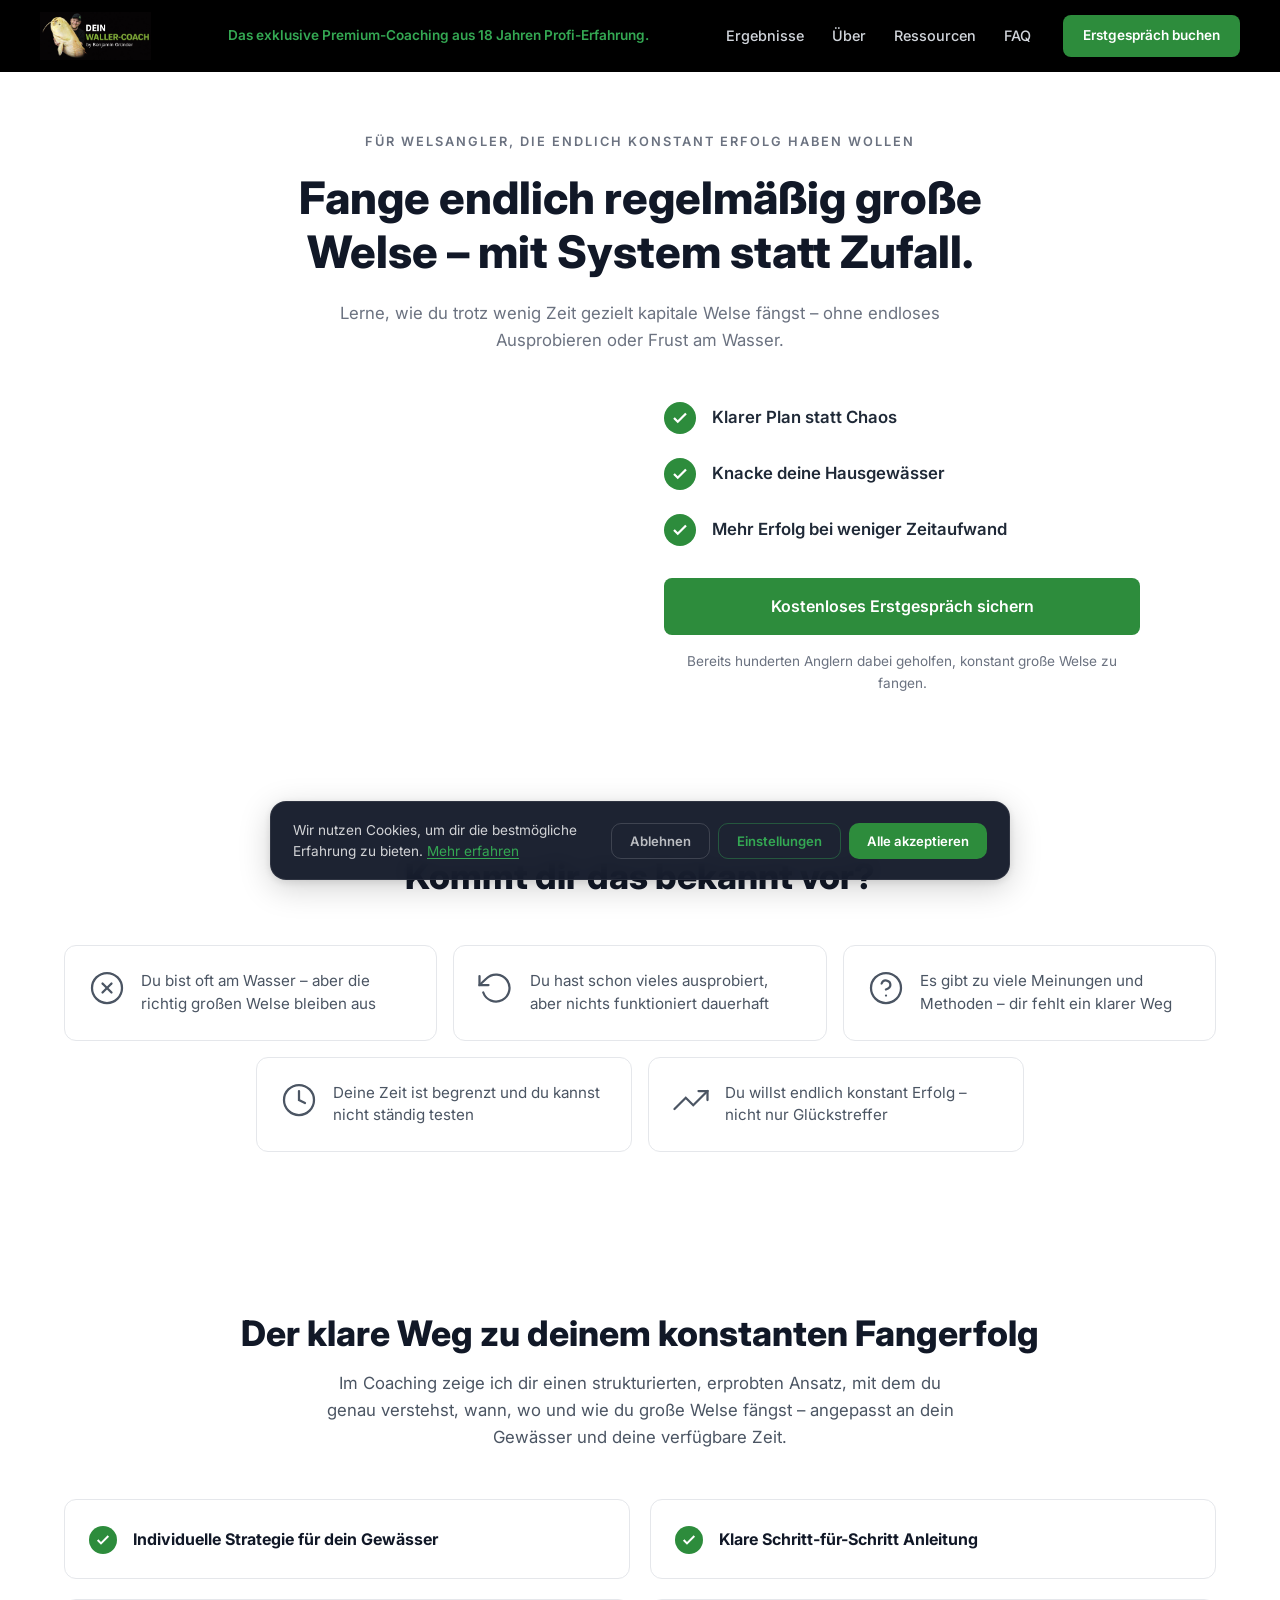
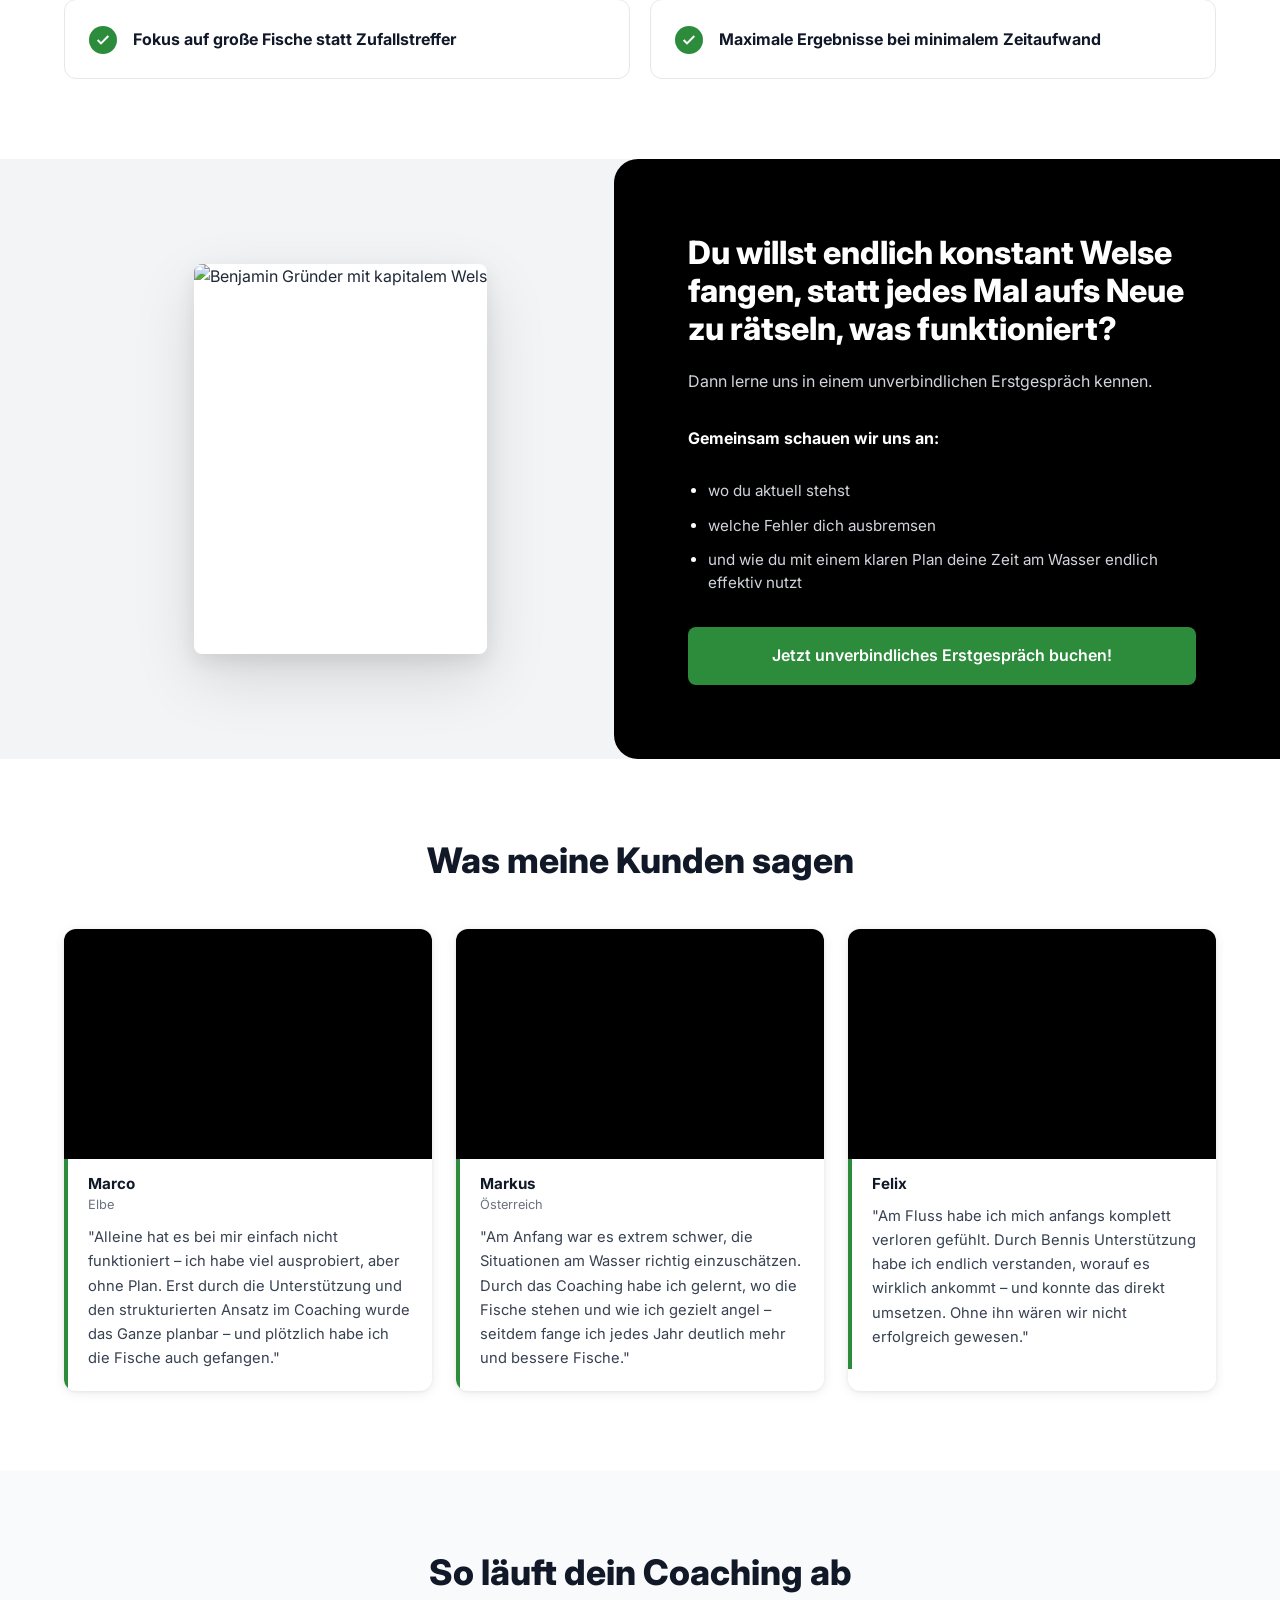
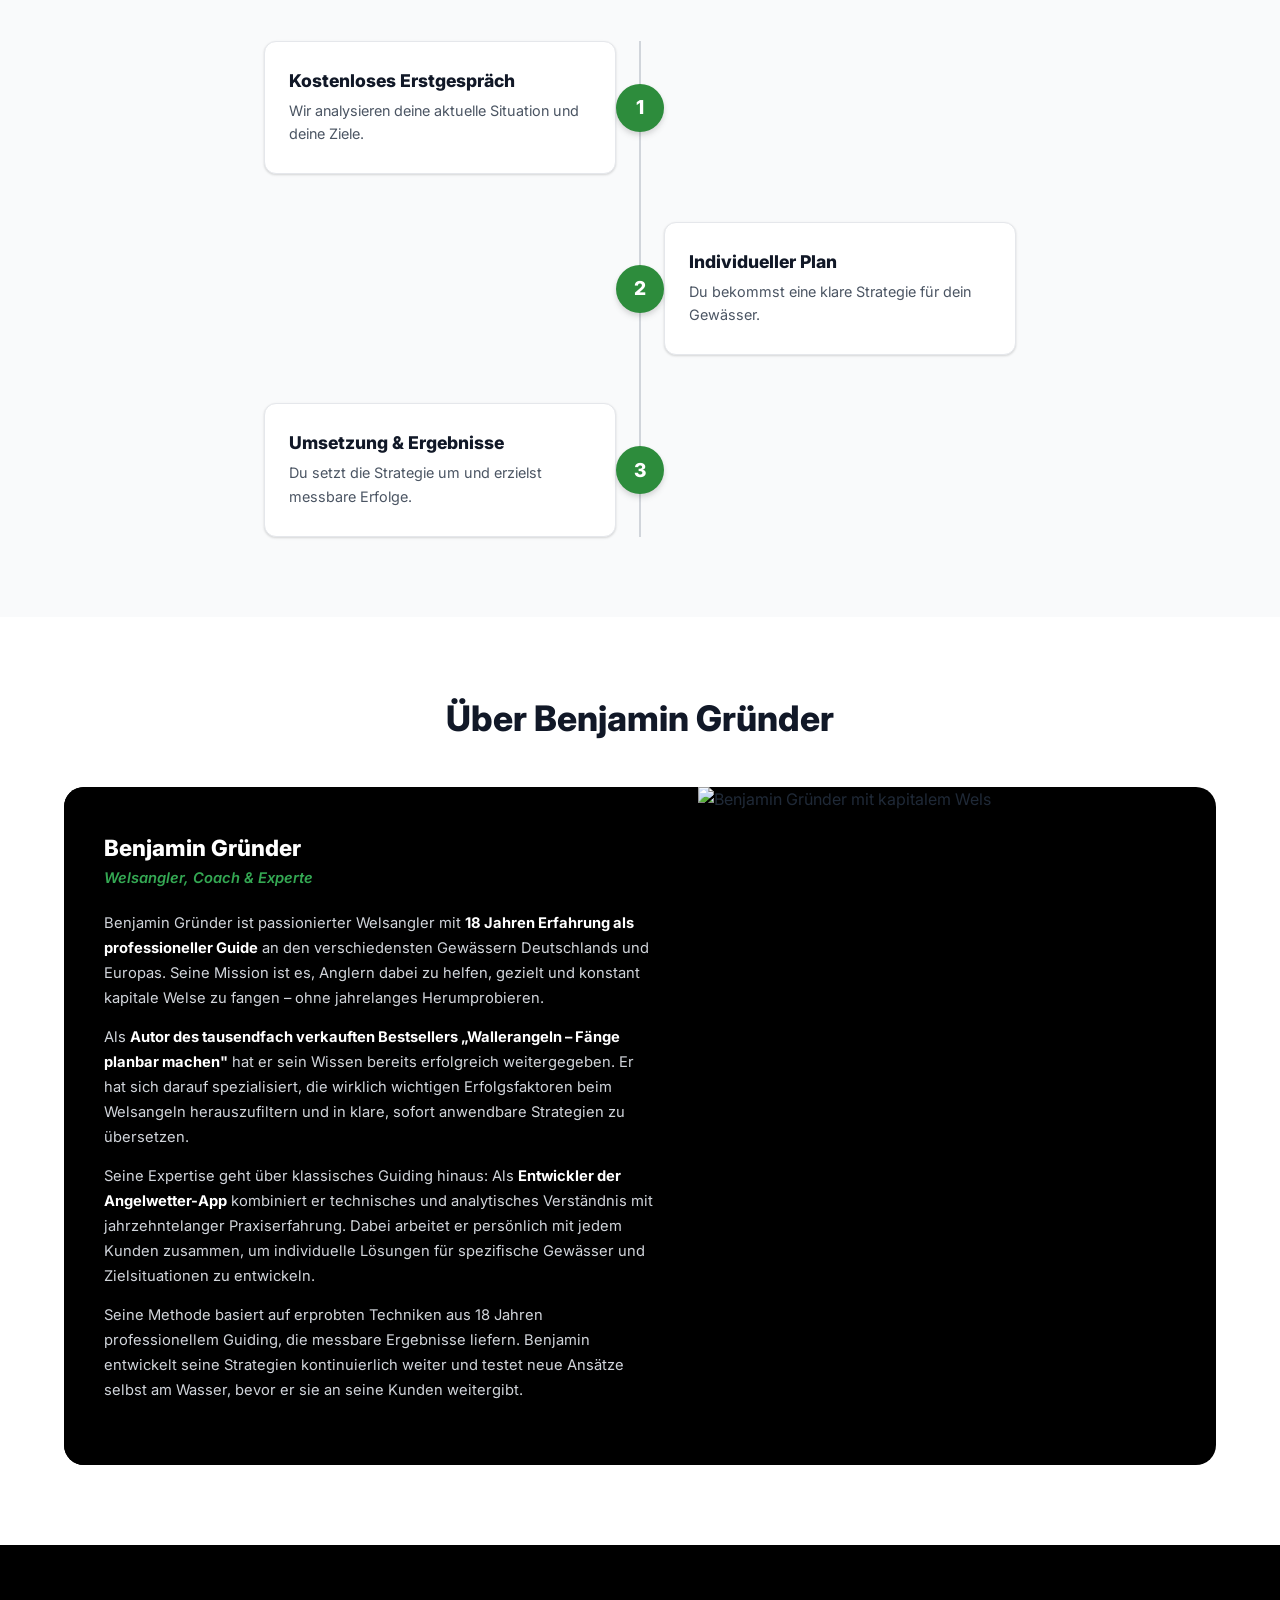
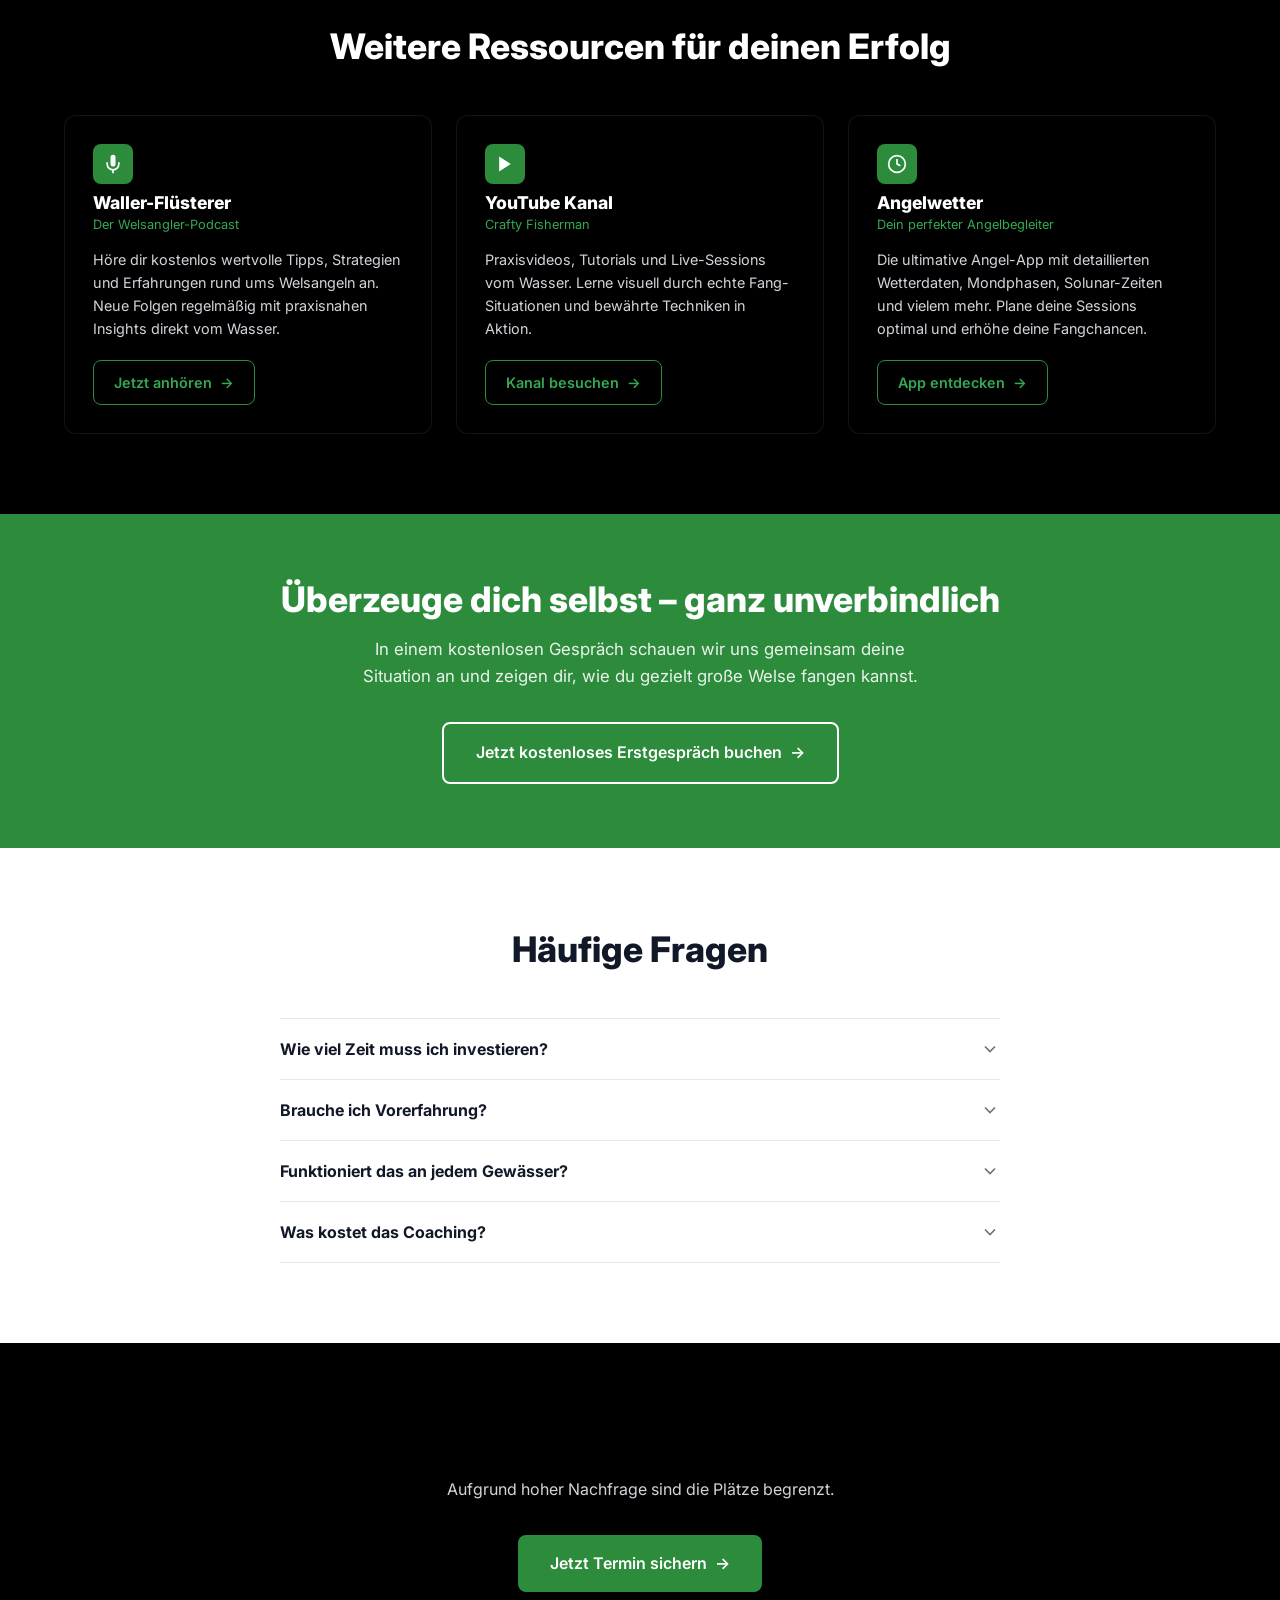
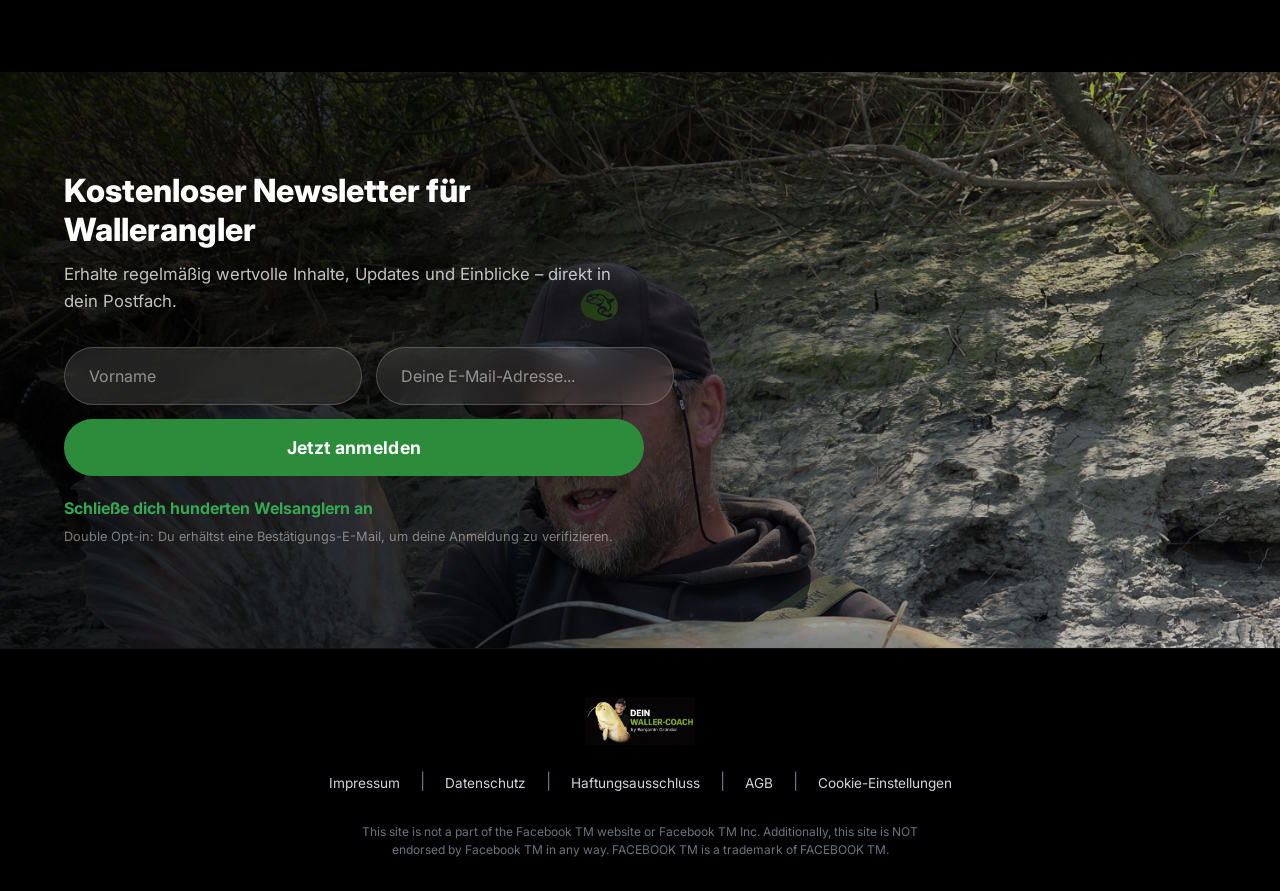
==== commit 90af0815: "Add files via upload" ====
--- a/index.html
+++ b/index.html
@@ -396,21 +396,29 @@
 
   <!-- NEWSLETTER -->
   <section class="newsletter" data-animate>
-    <div class="container text-center">
-      <h2>Kostenloser Newsletter für Wallerangler</h2>
-      <p class="newsletter-sub">Erhalte regelmäßig wertvolle Inhalte, Updates und Einblicke – direkt in dein Postfach.</p>
-      <form class="newsletter-form" id="newsletter-form" method="POST" action="https://1a15b29e.sibforms.com/serve/[base64]" target="brevo-iframe">
-        <div class="newsletter-inputs">
-          <input type="text" name="VORNAME" placeholder="Vorname" required class="newsletter-input">
-          <input type="email" name="EMAIL" placeholder="Deine E-Mail-Adresse..." required class="newsletter-input">
-        </div>
-        <button type="submit" class="newsletter-btn" id="newsletter-submit-btn">Jetzt anmelden</button>
-        <input type="text" name="email_address_check" value="" style="display:none!important;position:absolute;left:-9999px;">
-        <input type="hidden" name="locale" value="de">
-      </form>
-      <iframe name="brevo-iframe" style="display:none!important;width:0;height:0;border:0;"></iframe>
-      <p class="newsletter-cta-text">Schließe dich hunderten Welsanglern an</p>
-      <p class="newsletter-disclaimer">Double Opt-in: Du erhältst eine Bestätigungs-E-Mail, um deine Anmeldung zu verifizieren.</p>
+    <div class="newsletter-bg">
+      <img src="images/newsletter-bg.jpg" alt="Benjamin Gründer mit kapitaler Wels" loading="lazy">
+    </div>
+    <div class="newsletter-overlay"></div>
+    <div class="container">
+      <div class="newsletter-layout">
+        <div class="newsletter-content">
+          <h2>Kostenloser Newsletter für Wallerangler</h2>
+          <p class="newsletter-sub">Erhalte regelmäßig wertvolle Inhalte, Updates und Einblicke – direkt in dein Postfach.</p>
+          <form class="newsletter-form" id="newsletter-form" method="POST" action="https://1a15b29e.sibforms.com/serve/[base64]" target="brevo-iframe">
+            <div class="newsletter-inputs">
+              <input type="text" name="VORNAME" placeholder="Vorname" required class="newsletter-input">
+              <input type="email" name="EMAIL" placeholder="Deine E-Mail-Adresse..." required class="newsletter-input">
+            </div>
+            <button type="submit" class="newsletter-btn" id="newsletter-submit-btn">Jetzt anmelden</button>
+            <input type="text" name="email_address_check" value="" style="display:none!important;position:absolute;left:-9999px;">
+            <input type="hidden" name="locale" value="de">
+          </form>
+          <iframe name="brevo-iframe" style="display:none!important;width:0;height:0;border:0;"></iframe>
+          <p class="newsletter-cta-text">Schließe dich hunderten Welsanglern an</p>
+          <p class="newsletter-disclaimer">Double Opt-in: Du erhältst eine Bestätigungs-E-Mail, um deine Anmeldung zu verifizieren.</p>
+        </div>
+      </div>
     </div>
   </section>
 
--- a/styles.css
+++ b/styles.css
@@ -1048,86 +1048,105 @@
 /* ========================================
    NEWSLETTER
    ======================================== */
+/* ========================================
+   NEWSLETTER – Conversion Hero
+   ======================================== */
 .newsletter {
-  padding: 80px 0;
-  background: linear-gradient(135deg, #0a2e12 0%, #143d1c 50%, #0d3316 100%);
+  padding: 100px 0;
   position: relative;
   overflow: hidden;
-}
-
-.newsletter::before {
-  content: '';
+  background: #000;
+}
+
+.newsletter-bg {
   position: absolute;
-  top: -50%;
-  left: -20%;
-  width: 60%;
-  height: 200%;
-  background: radial-gradient(ellipse, rgba(45, 140, 60, 0.12) 0%, transparent 70%);
-  pointer-events: none;
-}
-
-.newsletter::after {
-  content: '';
+  top: 0;
+  left: 0;
+  width: 100%;
+  height: 100%;
+  z-index: 0;
+}
+
+.newsletter-bg img {
+  width: 100%;
+  height: 100%;
+  object-fit: cover;
+  object-position: center 20%;
+}
+
+.newsletter-overlay {
   position: absolute;
-  bottom: -30%;
-  right: -10%;
-  width: 50%;
-  height: 160%;
-  background: radial-gradient(ellipse, rgba(52, 168, 83, 0.08) 0%, transparent 70%);
-  pointer-events: none;
+  top: 0;
+  left: 0;
+  width: 100%;
+  height: 100%;
+  background: linear-gradient(
+    105deg,
+    rgba(0, 0, 0, 0.88) 0%,
+    rgba(0, 0, 0, 0.75) 40%,
+    rgba(0, 0, 0, 0.35) 70%,
+    rgba(0, 0, 0, 0.15) 100%
+  );
+  z-index: 1;
+}
+
+.newsletter-layout {
+  position: relative;
+  z-index: 2;
+  max-width: 580px;
+}
+
+.newsletter-content {
+  text-align: left;
 }
 
 .newsletter h2 {
   color: var(--white);
-  max-width: 700px;
-  margin: 0 auto 16px;
+  margin: 0 0 12px;
+  font-size: 2rem;
+}
+
+.newsletter-sub {
+  color: rgba(255, 255, 255, 0.75) !important;
+  font-size: 1.05rem;
+  margin-bottom: 32px;
+  line-height: 1.6;
+}
+
+.newsletter-form {
   position: relative;
-  z-index: 1;
-}
-
-.newsletter-sub {
-  color: rgba(255, 255, 255, 0.7) !important;
-  font-size: 1.05rem;
-  margin-bottom: 40px;
-  position: relative;
-  z-index: 1;
-}
-
-.newsletter-form {
-  max-width: 700px;
-  margin: 0 auto;
-  position: relative;
-  z-index: 1;
+  z-index: 2;
 }
 
 .newsletter-inputs {
   display: grid;
   grid-template-columns: 1fr 1fr;
-  gap: 16px;
-  margin-bottom: 16px;
+  gap: 14px;
+  margin-bottom: 14px;
 }
 
 .newsletter-input {
   padding: 18px 24px;
   border-radius: 50px;
-  border: 1px solid rgba(45, 140, 60, 0.3);
+  border: 1px solid rgba(255, 255, 255, 0.2);
   font-size: 1rem;
   font-family: var(--font-main);
   outline: none;
-  background: rgba(255, 255, 255, 0.07);
-  color: var(--white);
-  backdrop-filter: blur(4px);
+  background: rgba(255, 255, 255, 0.1);
+  color: var(--white);
+  backdrop-filter: blur(12px);
+  -webkit-backdrop-filter: blur(12px);
   transition: all 0.2s;
 }
 
 .newsletter-input::placeholder {
-  color: rgba(255, 255, 255, 0.45);
+  color: rgba(255, 255, 255, 0.5);
 }
 
 .newsletter-input:focus {
   border-color: var(--green);
-  background: rgba(255, 255, 255, 0.1);
-  box-shadow: 0 0 0 3px rgba(45, 140, 60, 0.25);
+  background: rgba(255, 255, 255, 0.15);
+  box-shadow: 0 0 0 3px rgba(45, 140, 60, 0.3);
 }
 
 .newsletter-btn {
@@ -1142,34 +1161,62 @@
   color: var(--white);
   cursor: pointer;
   transition: all 0.2s;
+  letter-spacing: 0.02em;
 }
 
 .newsletter-btn:hover {
   background: var(--green-hover);
   transform: translateY(-1px);
-  box-shadow: 0 6px 20px rgba(45, 140, 60, 0.4);
+  box-shadow: 0 8px 24px rgba(45, 140, 60, 0.45);
 }
 
 .newsletter-cta-text {
-  margin-top: 24px;
+  margin-top: 20px;
   font-weight: 700;
   color: var(--green-light) !important;
   font-size: 1rem;
-  position: relative;
-  z-index: 1;
 }
 
 .newsletter-disclaimer {
-  margin-top: 8px;
+  margin-top: 6px;
   font-size: 0.8rem;
   color: rgba(255, 255, 255, 0.45) !important;
-  position: relative;
-  z-index: 1;
+}
+
+@media (max-width: 900px) {
+  .newsletter {
+    padding: 80px 0;
+  }
+
+  .newsletter-layout {
+    max-width: 100%;
+  }
+
+  .newsletter-overlay {
+    background: linear-gradient(
+      180deg,
+      rgba(0, 0, 0, 0.7) 0%,
+      rgba(0, 0, 0, 0.6) 50%,
+      rgba(0, 0, 0, 0.4) 100%
+    );
+  }
+
+  .newsletter-content {
+    text-align: center;
+  }
 }
 
 @media (max-width: 600px) {
+  .newsletter {
+    padding: 60px 0;
+  }
+
   .newsletter-inputs {
     grid-template-columns: 1fr;
+  }
+
+  .newsletter h2 {
+    font-size: 1.6rem;
   }
 }
 
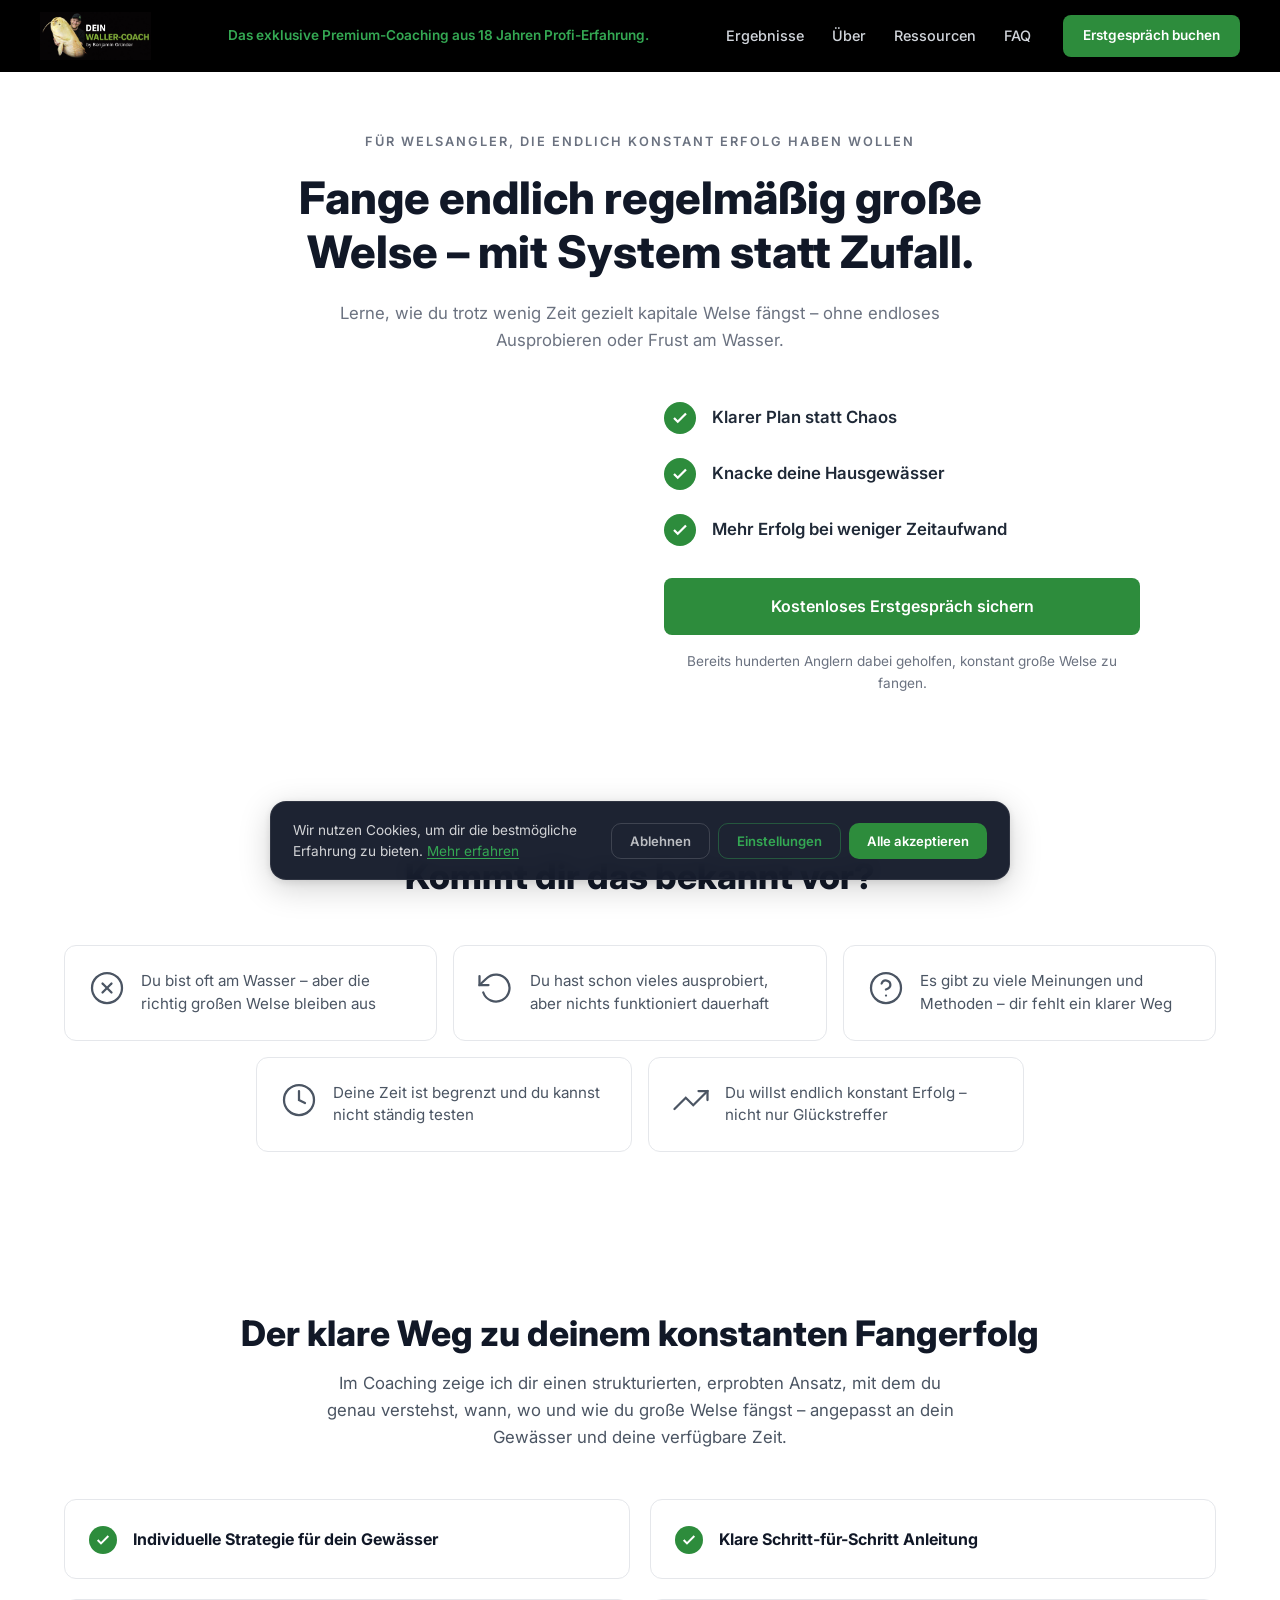
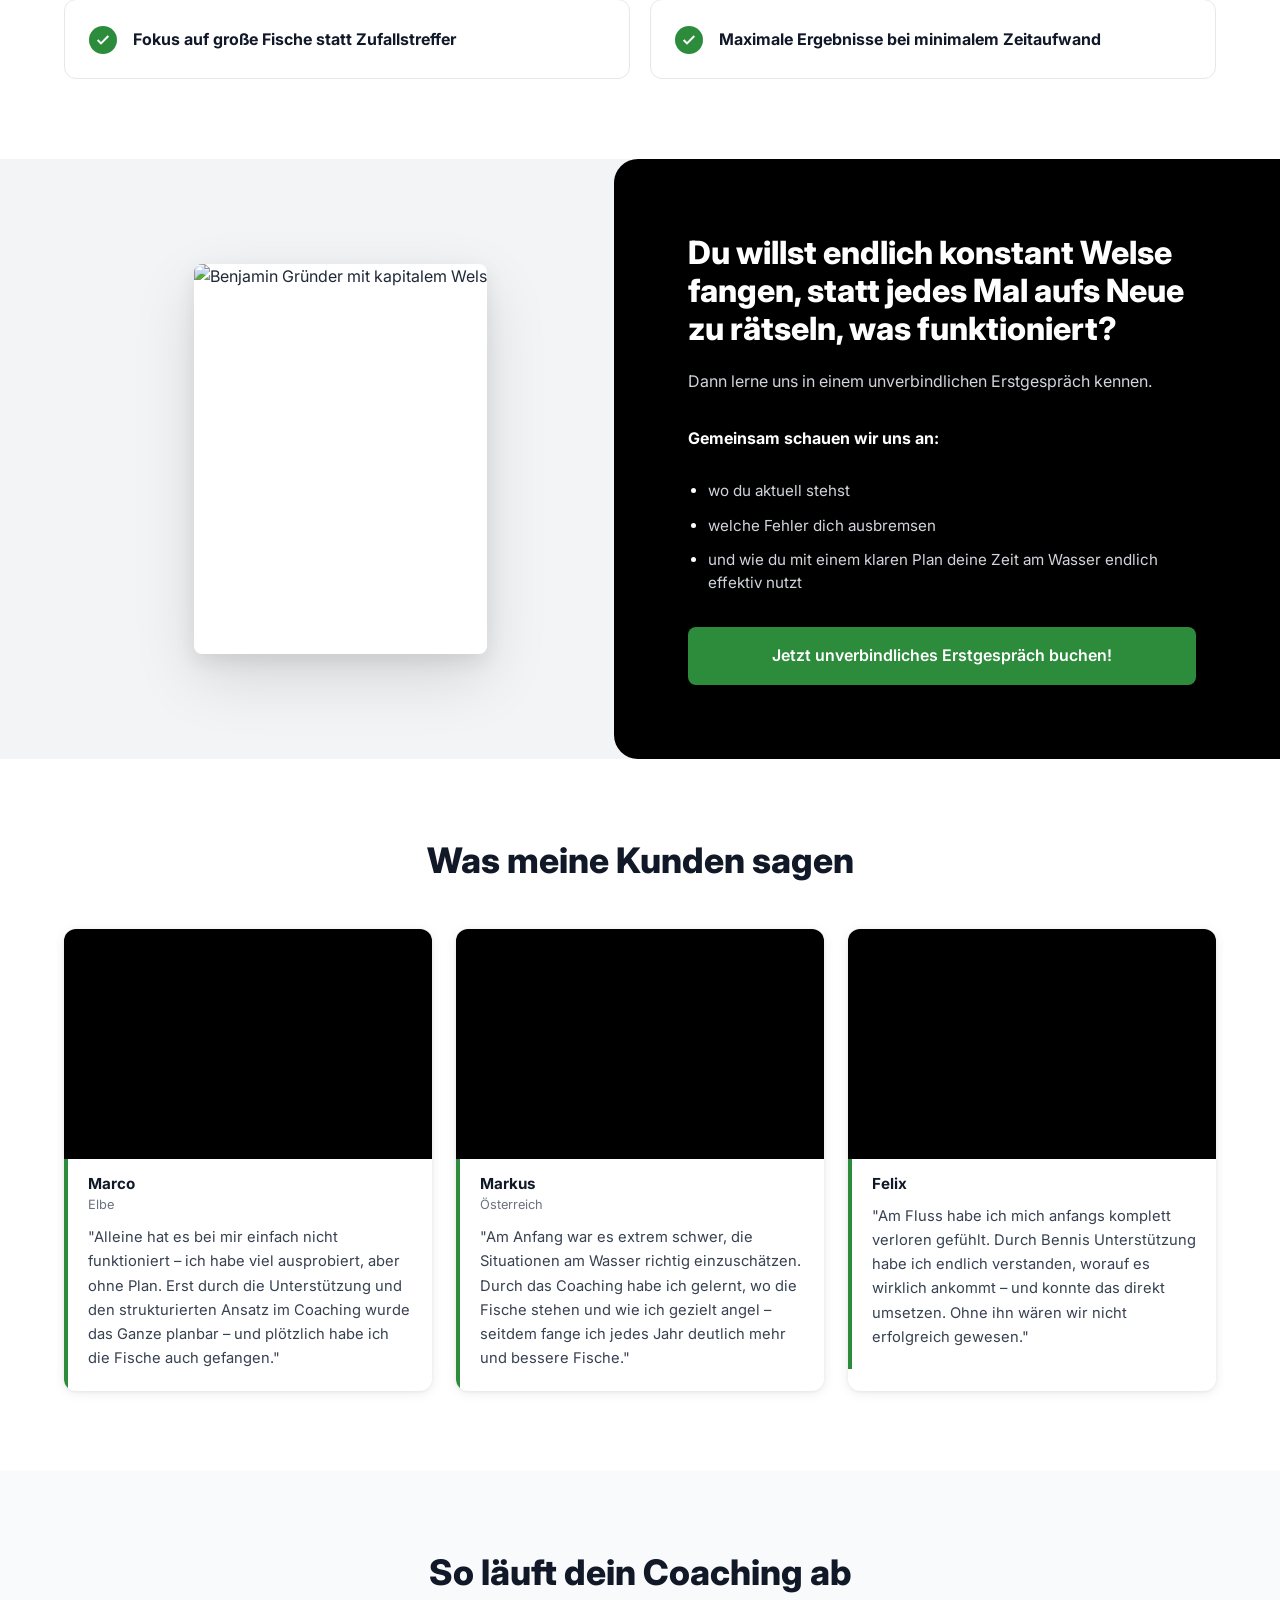
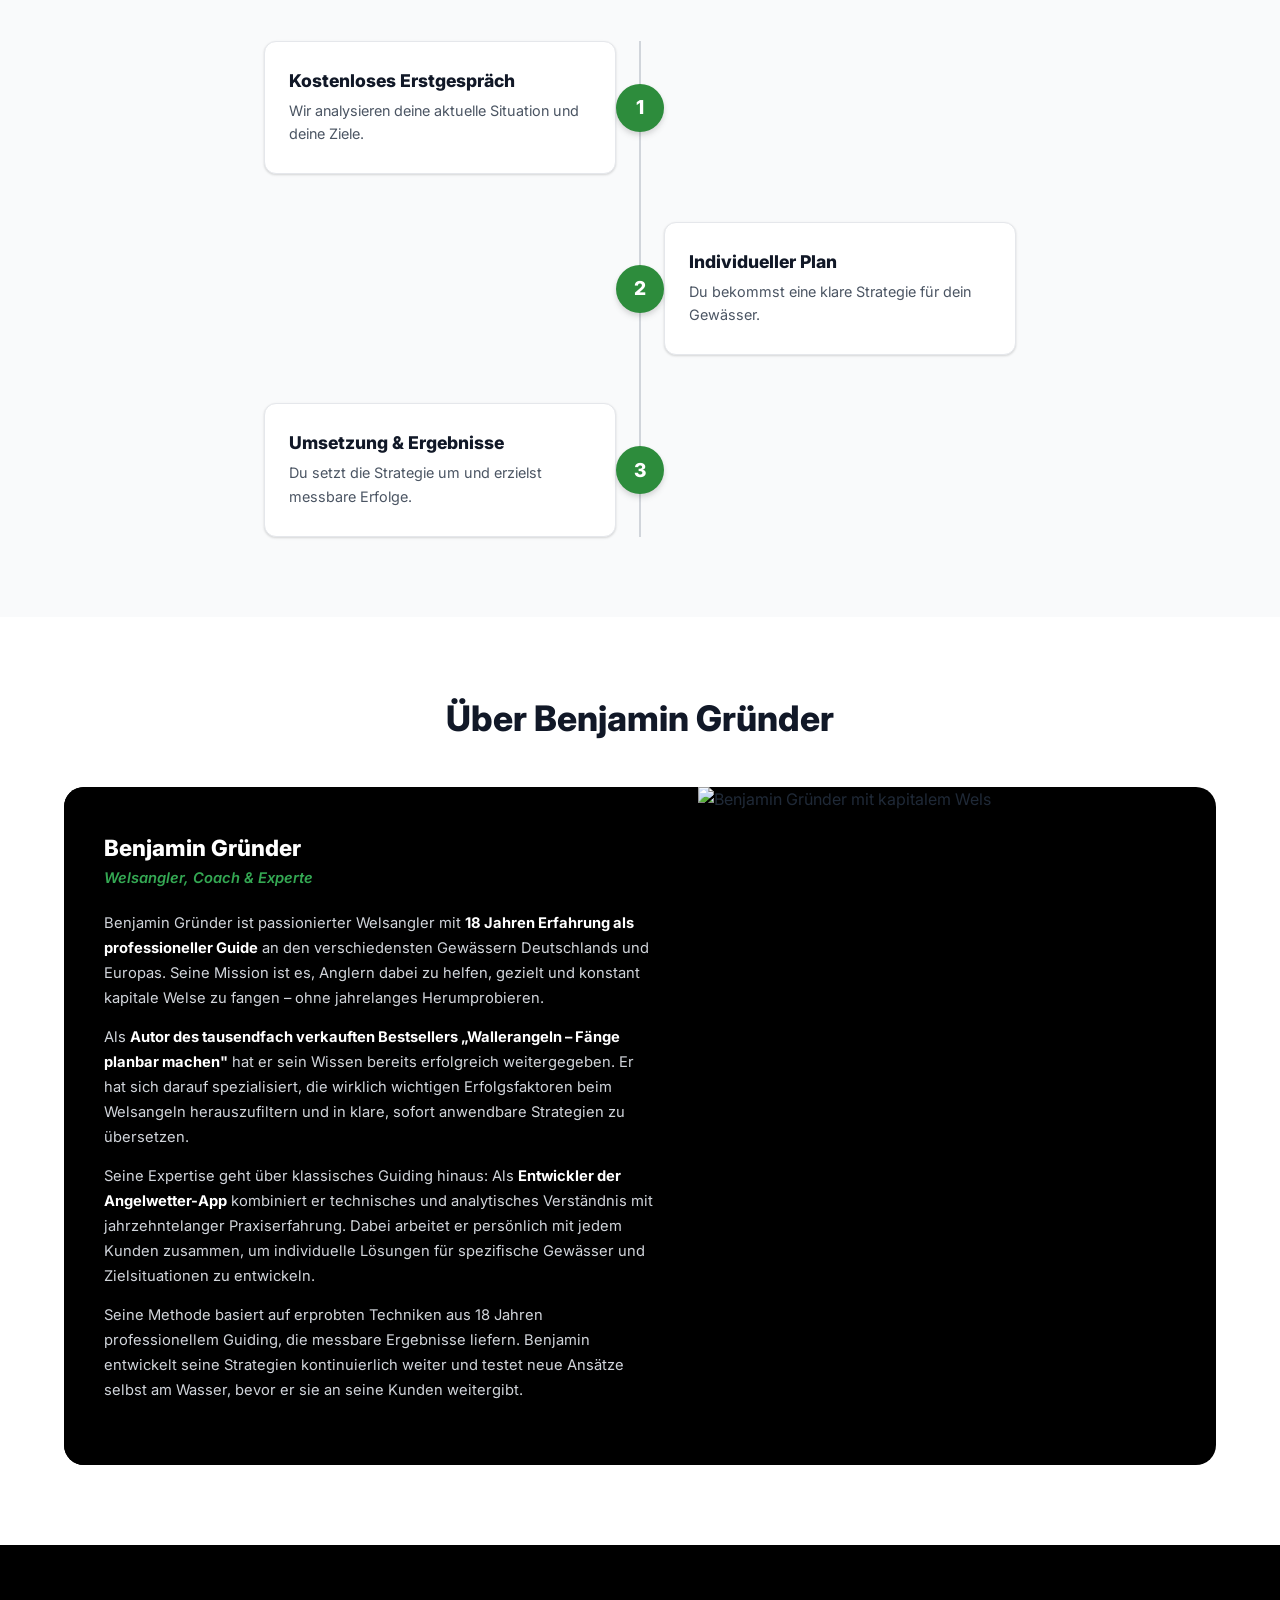
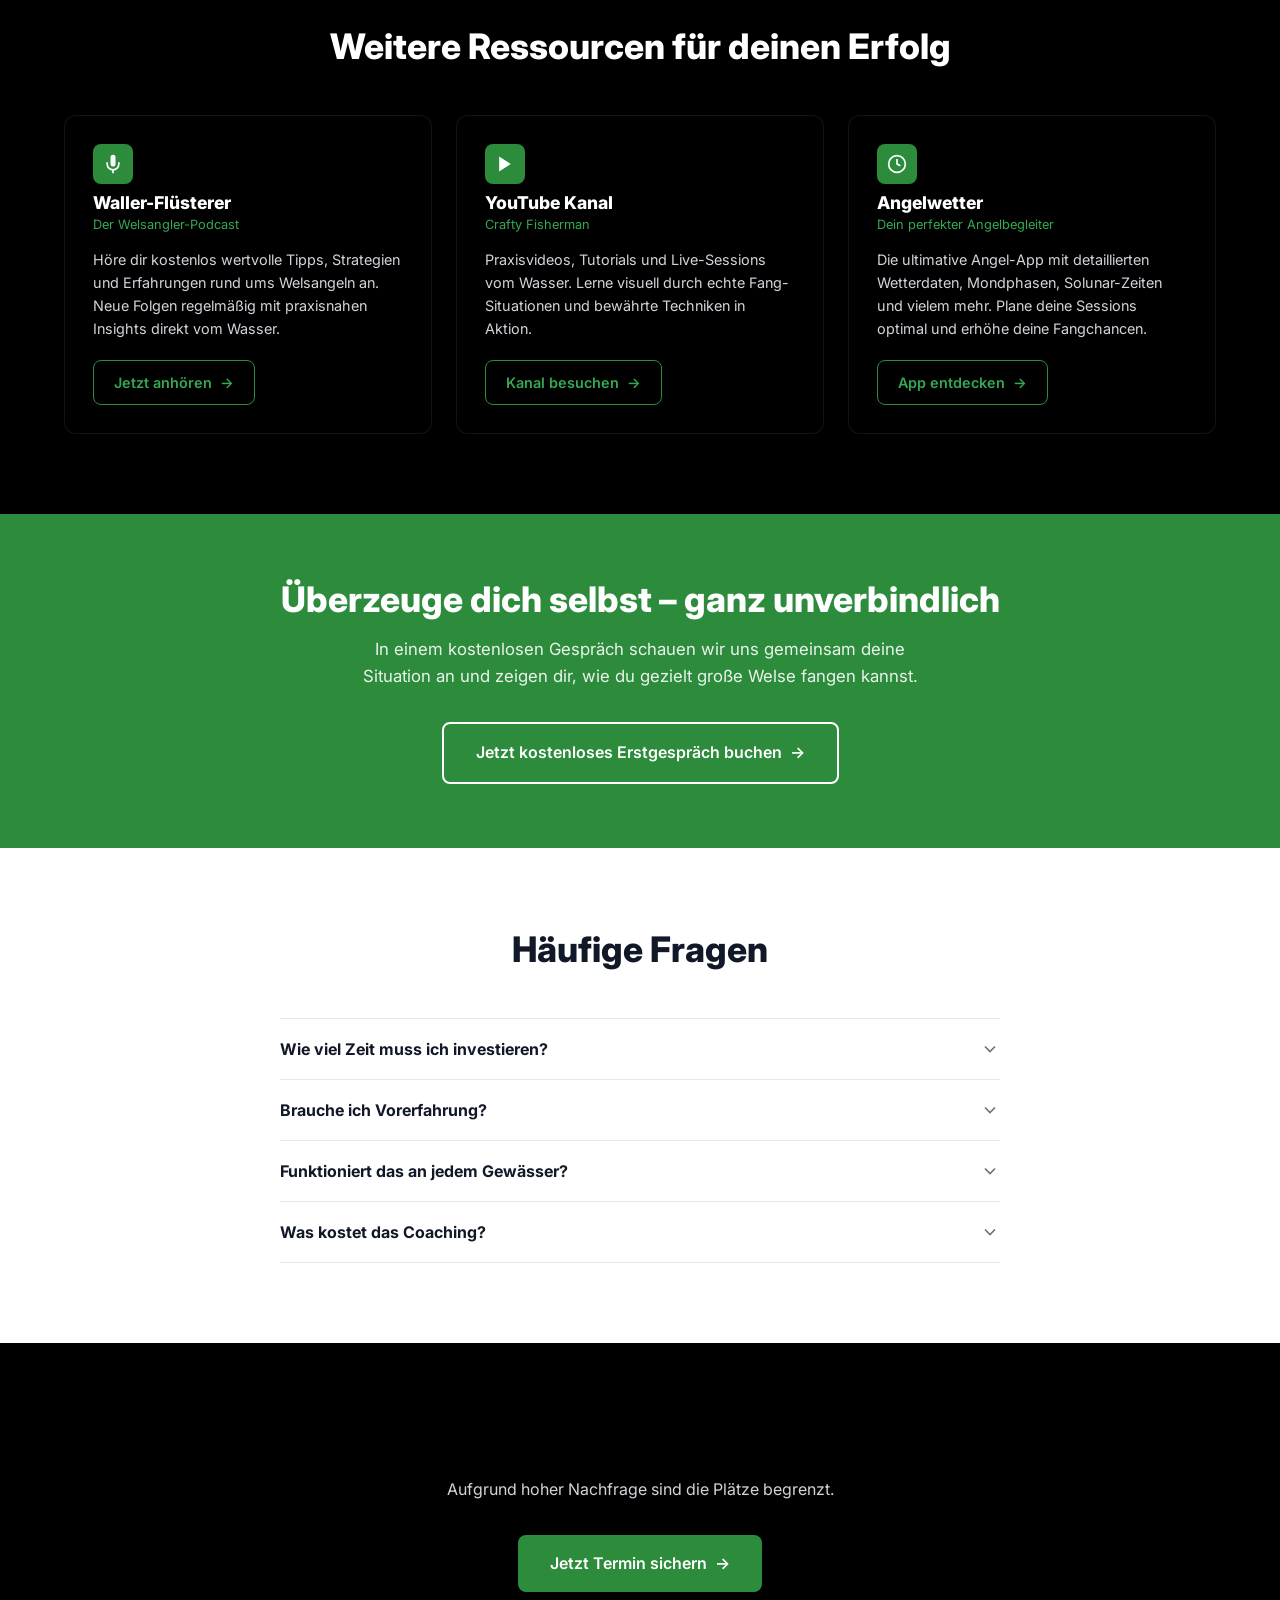
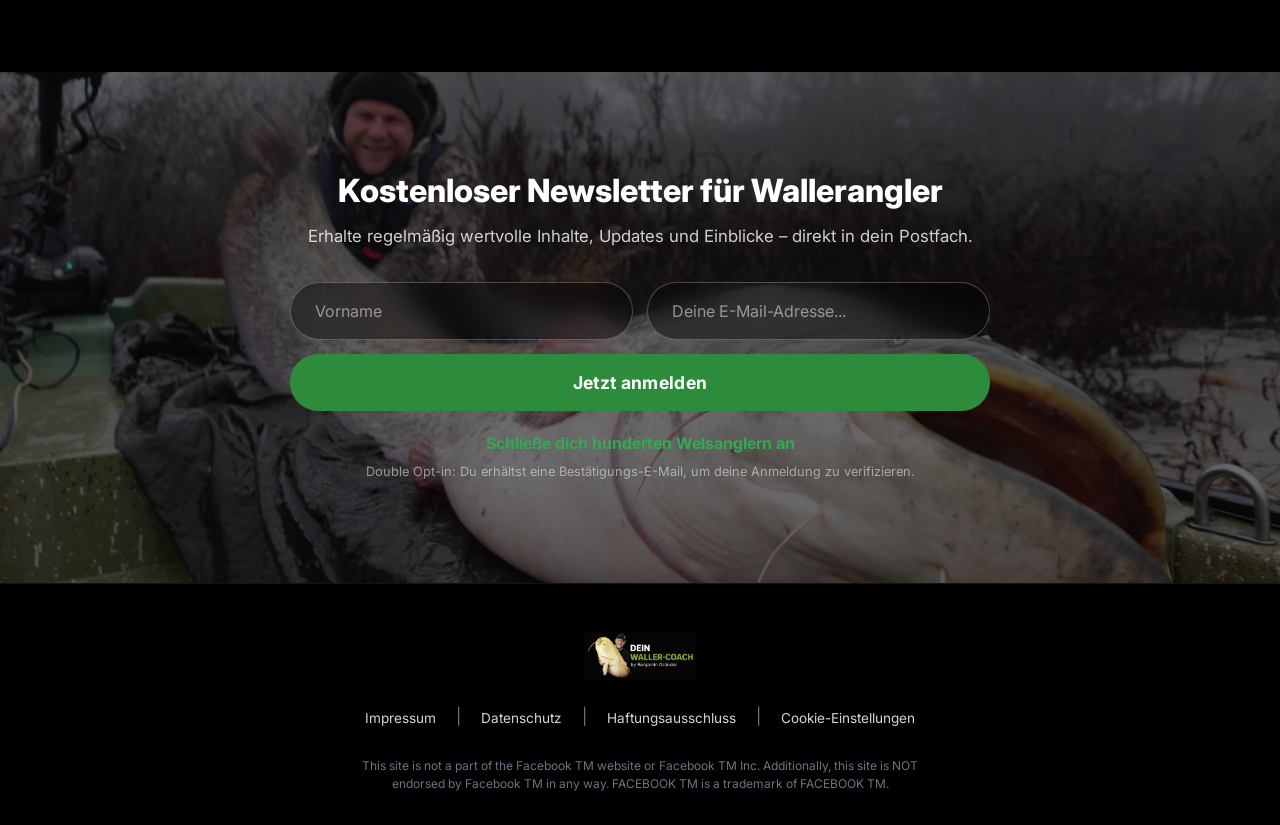
==== commit 722412d8: "Add files via upload" ====
--- a/index.html
+++ b/index.html
@@ -435,8 +435,6 @@
         <span>|</span>
         <a href="rechtliches.html#haftung">Haftungsausschluss</a>
         <span>|</span>
-        <a href="rechtliches.html#agb">AGB</a>
-        <span>|</span>
         <a href="#" onclick="event.preventDefault(); openCookieSettings();">Cookie-Einstellungen</a>
       </div>
       <p class="footer-disclaimer">This site is not a part of the Facebook TM website or Facebook TM Inc. Additionally, this site is NOT endorsed by Facebook TM in any way. FACEBOOK TM is a trademark of FACEBOOK TM.</p>
--- a/styles.css
+++ b/styles.css
@@ -1071,7 +1071,7 @@
   width: 100%;
   height: 100%;
   object-fit: cover;
-  object-position: center 20%;
+  object-position: center 15%;
 }
 
 .newsletter-overlay {
@@ -1080,40 +1080,37 @@
   left: 0;
   width: 100%;
   height: 100%;
-  background: linear-gradient(
-    105deg,
-    rgba(0, 0, 0, 0.88) 0%,
-    rgba(0, 0, 0, 0.75) 40%,
-    rgba(0, 0, 0, 0.35) 70%,
-    rgba(0, 0, 0, 0.15) 100%
-  );
+  background: rgba(0, 0, 0, 0.55);
   z-index: 1;
 }
 
 .newsletter-layout {
   position: relative;
   z-index: 2;
-  max-width: 580px;
+  max-width: 700px;
+  margin: 0 auto;
 }
 
 .newsletter-content {
-  text-align: left;
+  text-align: center;
 }
 
 .newsletter h2 {
   color: var(--white);
-  margin: 0 0 12px;
+  margin: 0 auto 12px;
   font-size: 2rem;
 }
 
 .newsletter-sub {
-  color: rgba(255, 255, 255, 0.75) !important;
+  color: rgba(255, 255, 255, 0.8) !important;
   font-size: 1.05rem;
   margin-bottom: 32px;
   line-height: 1.6;
 }
 
 .newsletter-form {
+  max-width: 700px;
+  margin: 0 auto;
   position: relative;
   z-index: 2;
 }
@@ -1128,11 +1125,11 @@
 .newsletter-input {
   padding: 18px 24px;
   border-radius: 50px;
-  border: 1px solid rgba(255, 255, 255, 0.2);
+  border: 1px solid rgba(255, 255, 255, 0.25);
   font-size: 1rem;
   font-family: var(--font-main);
   outline: none;
-  background: rgba(255, 255, 255, 0.1);
+  background: rgba(0, 0, 0, 0.4);
   color: var(--white);
   backdrop-filter: blur(12px);
   -webkit-backdrop-filter: blur(12px);
@@ -1145,7 +1142,7 @@
 
 .newsletter-input:focus {
   border-color: var(--green);
-  background: rgba(255, 255, 255, 0.15);
+  background: rgba(0, 0, 0, 0.5);
   box-shadow: 0 0 0 3px rgba(45, 140, 60, 0.3);
 }
 
@@ -1180,29 +1177,12 @@
 .newsletter-disclaimer {
   margin-top: 6px;
   font-size: 0.8rem;
-  color: rgba(255, 255, 255, 0.45) !important;
+  color: rgba(255, 255, 255, 0.5) !important;
 }
 
 @media (max-width: 900px) {
   .newsletter {
     padding: 80px 0;
-  }
-
-  .newsletter-layout {
-    max-width: 100%;
-  }
-
-  .newsletter-overlay {
-    background: linear-gradient(
-      180deg,
-      rgba(0, 0, 0, 0.7) 0%,
-      rgba(0, 0, 0, 0.6) 50%,
-      rgba(0, 0, 0, 0.4) 100%
-    );
-  }
-
-  .newsletter-content {
-    text-align: center;
   }
 }
 
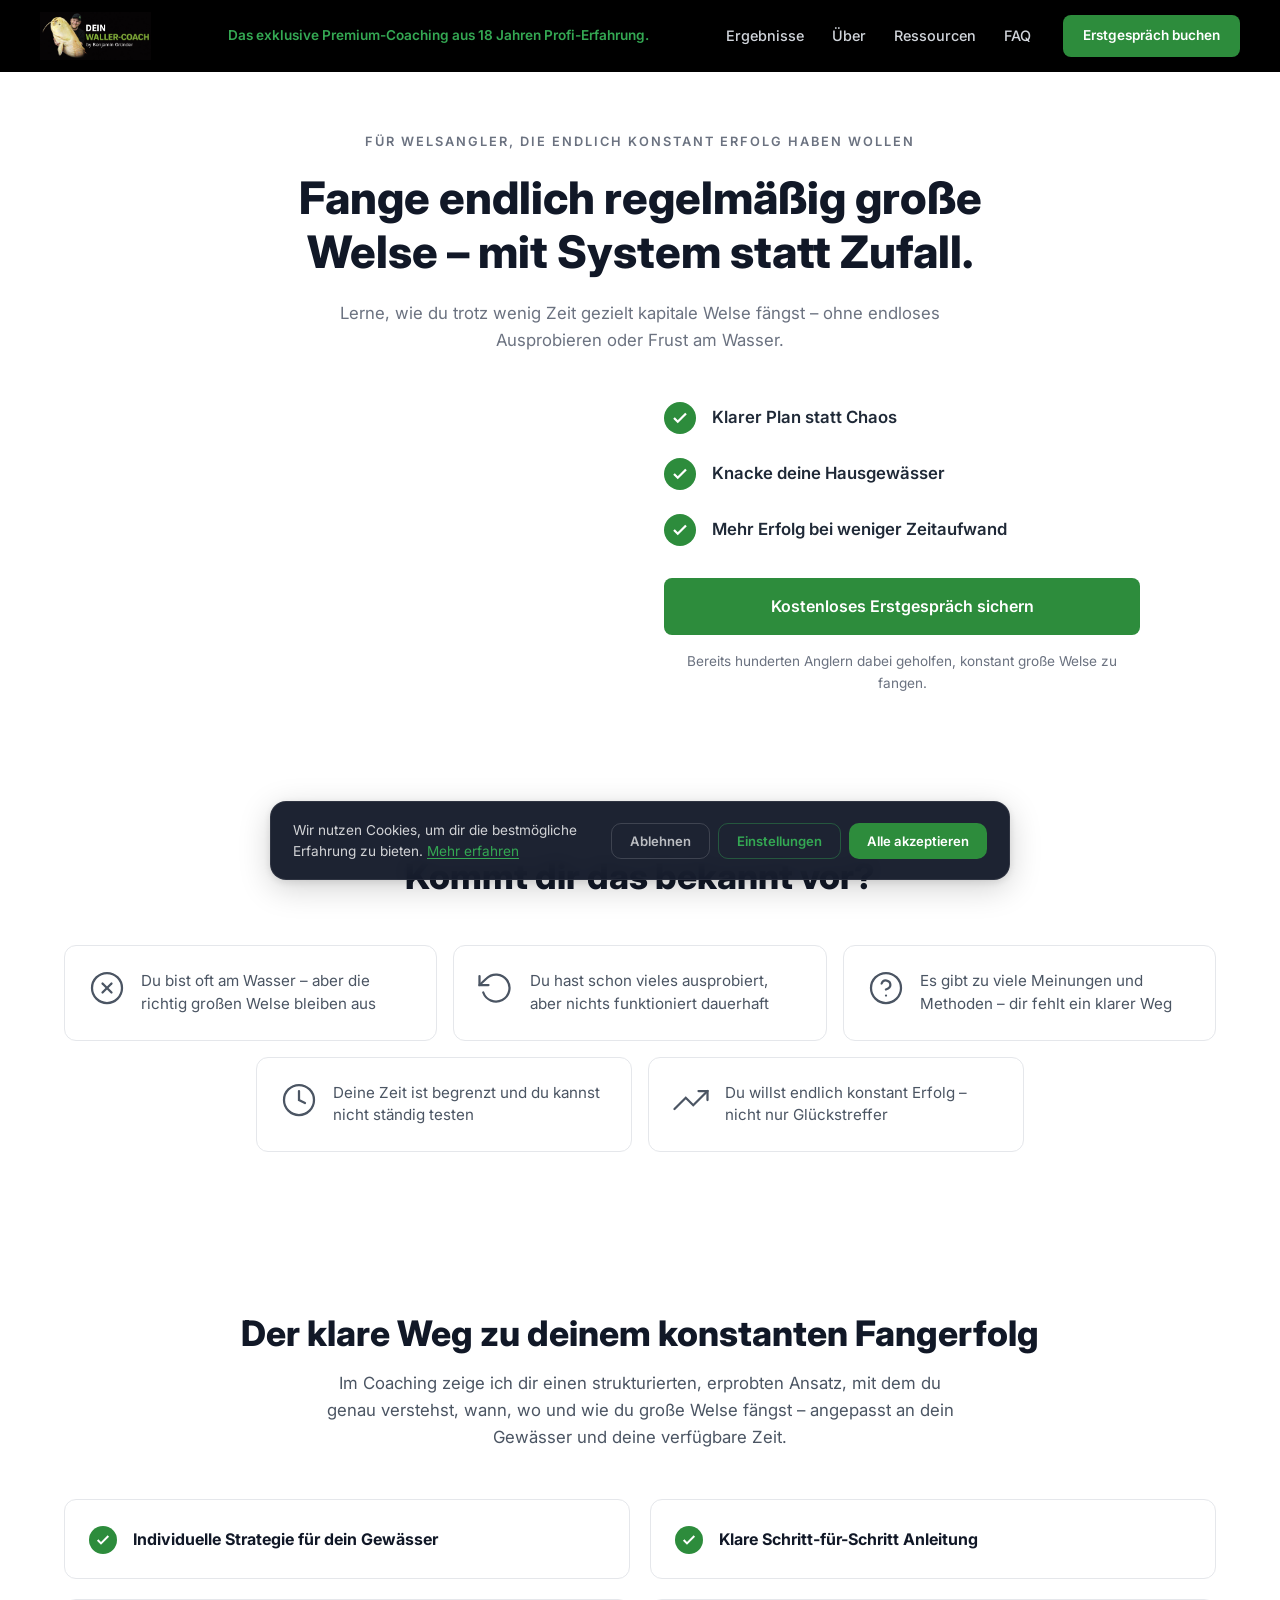
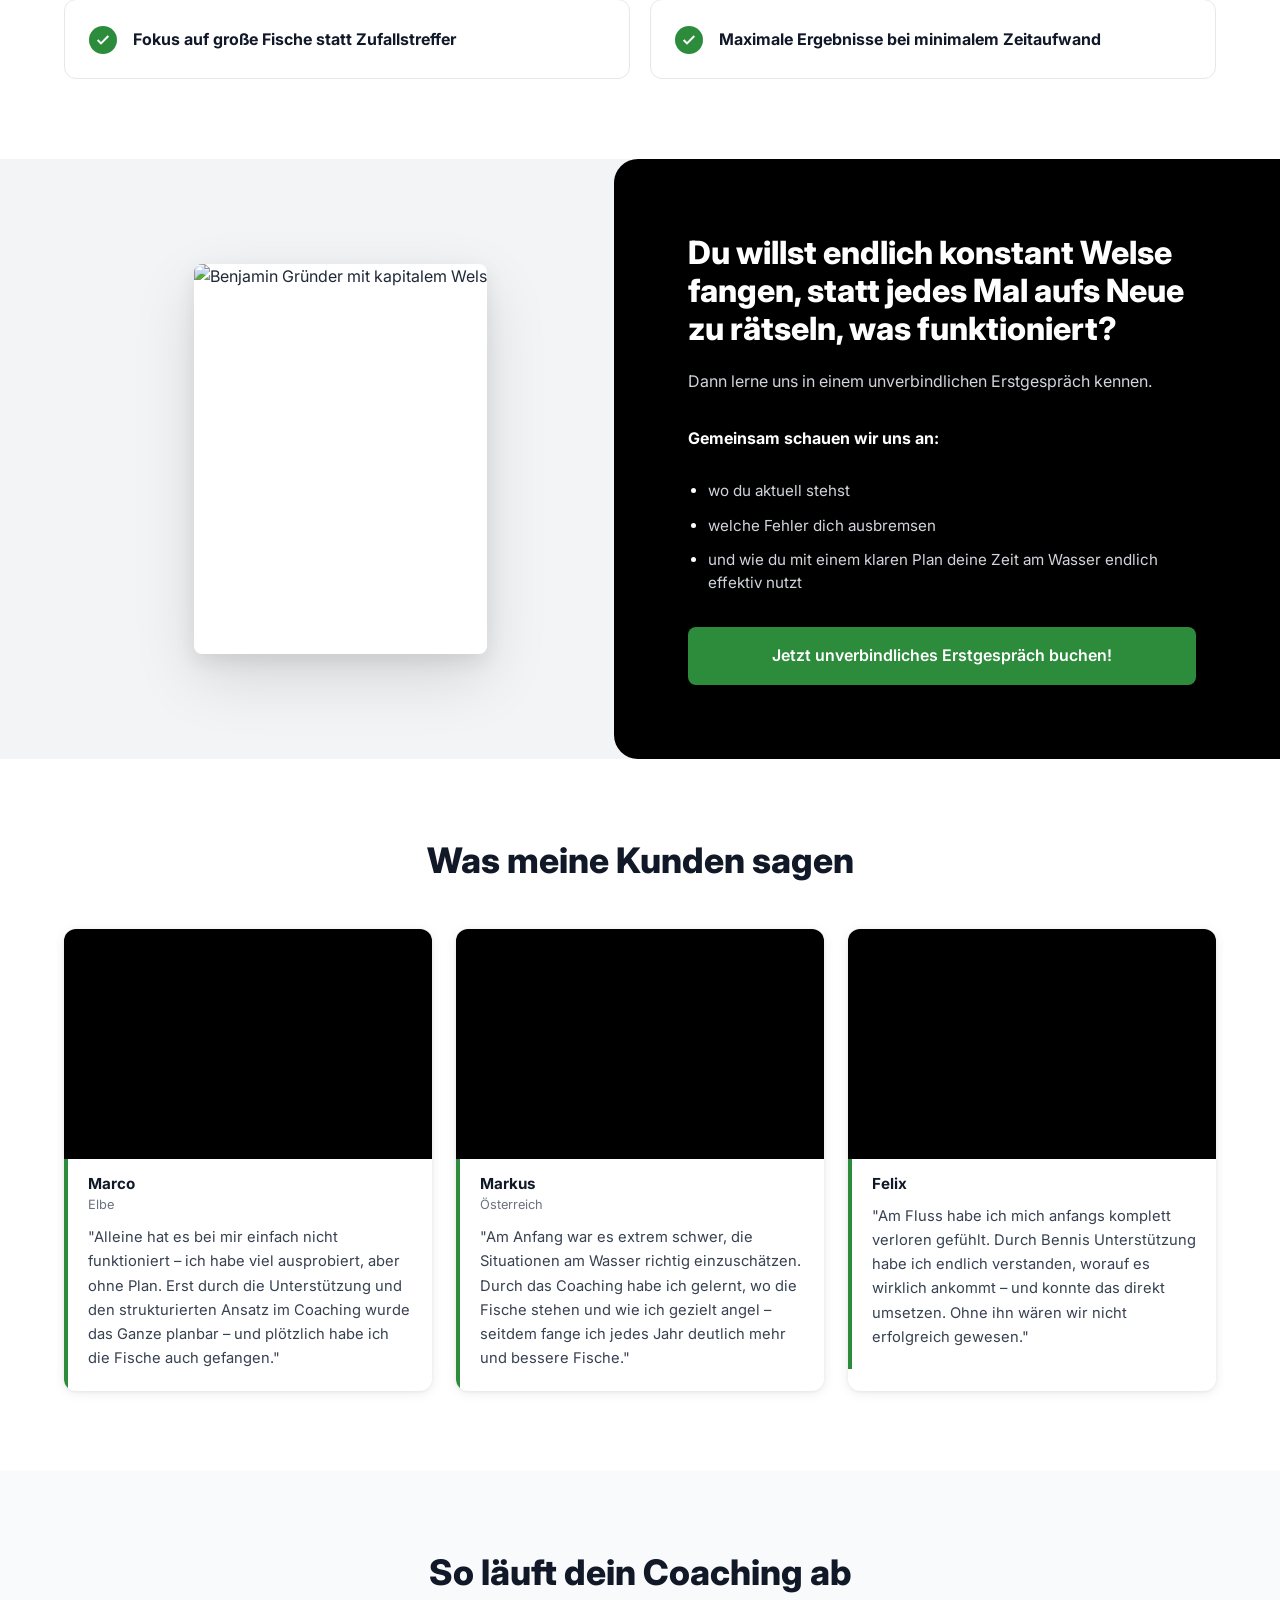
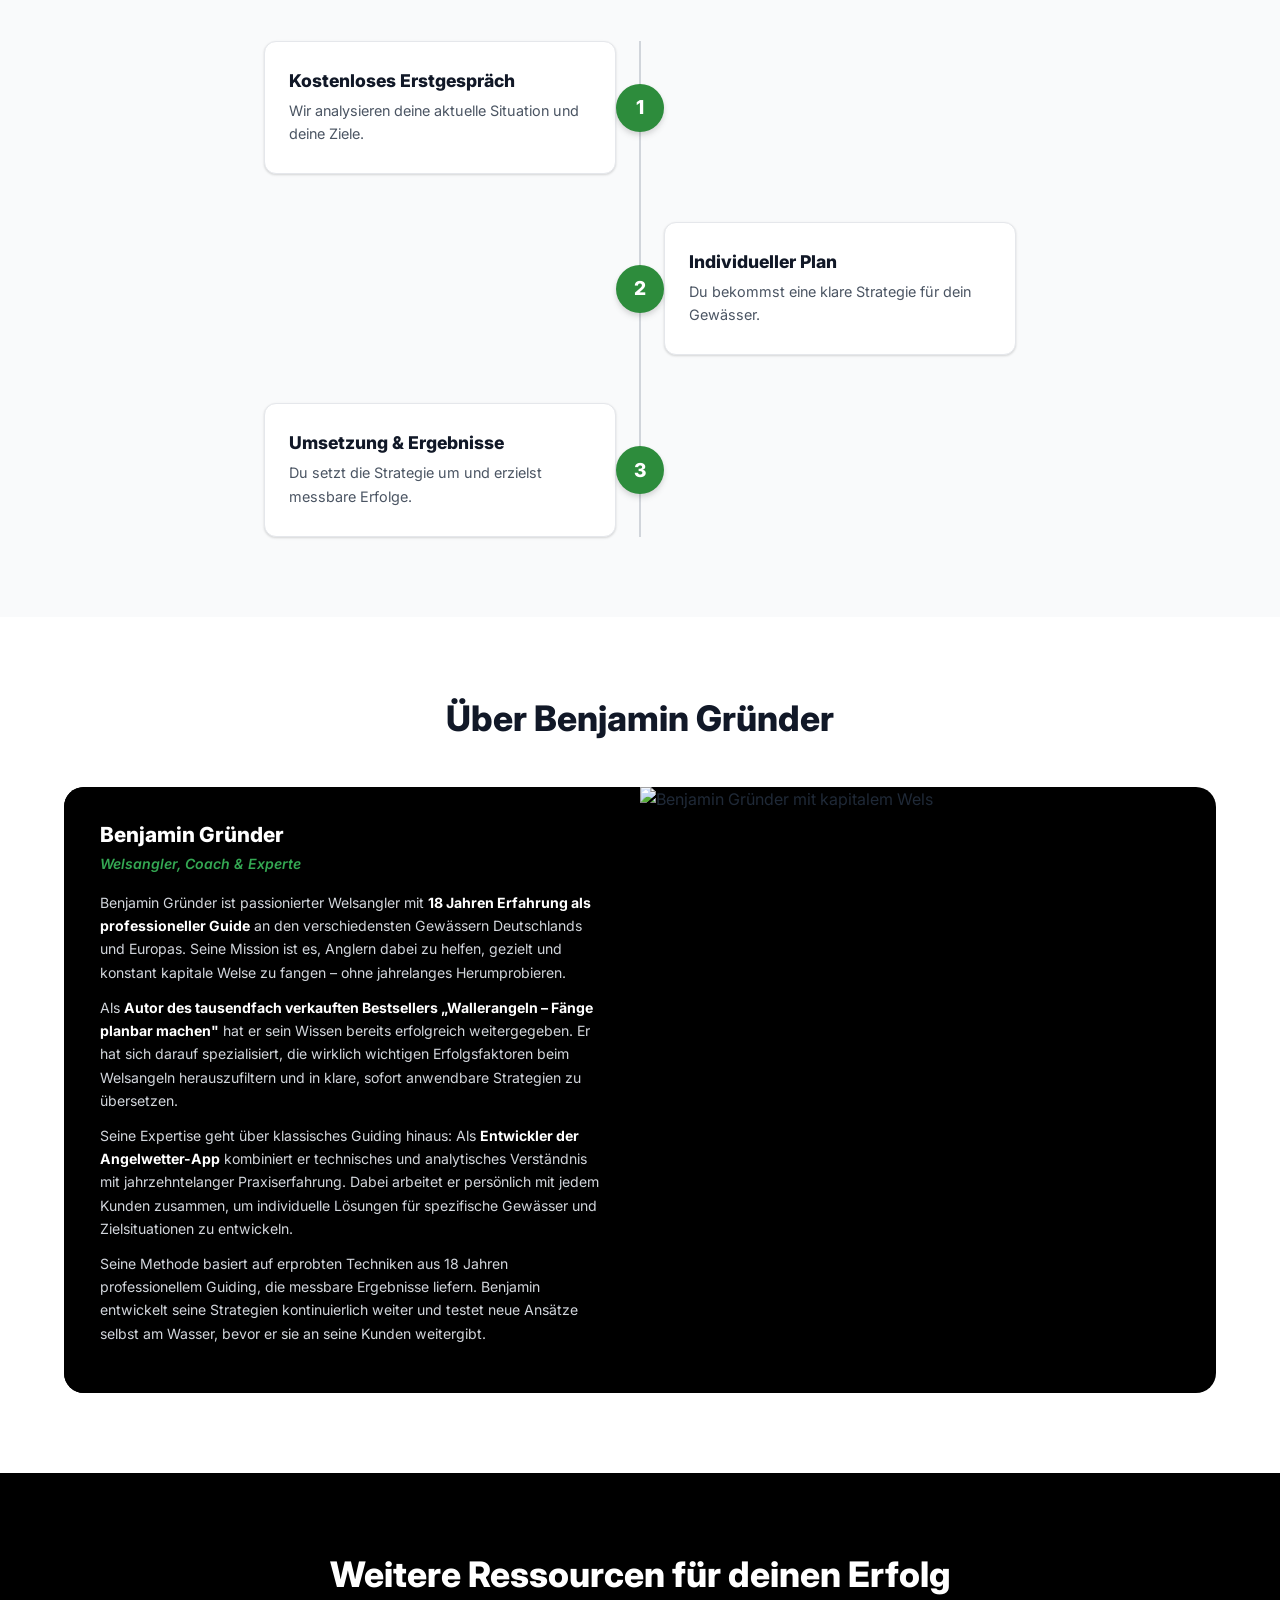
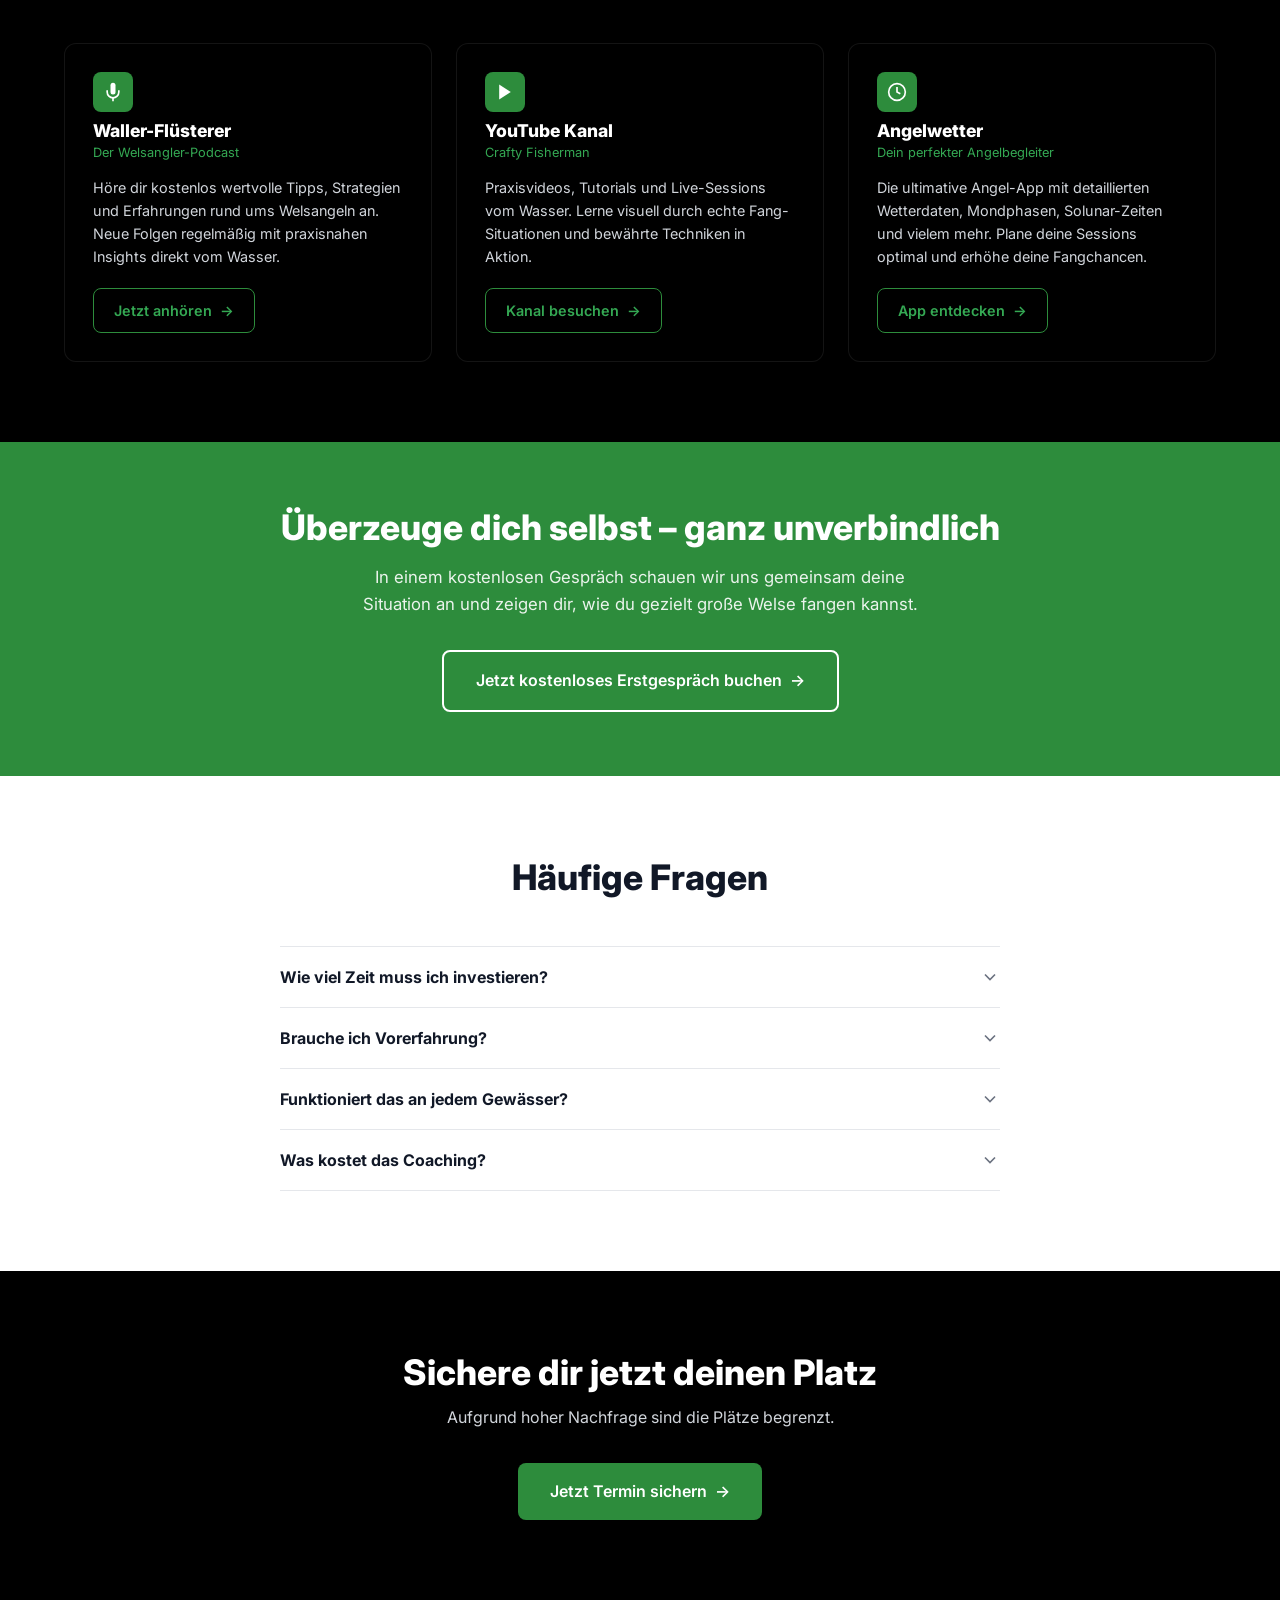
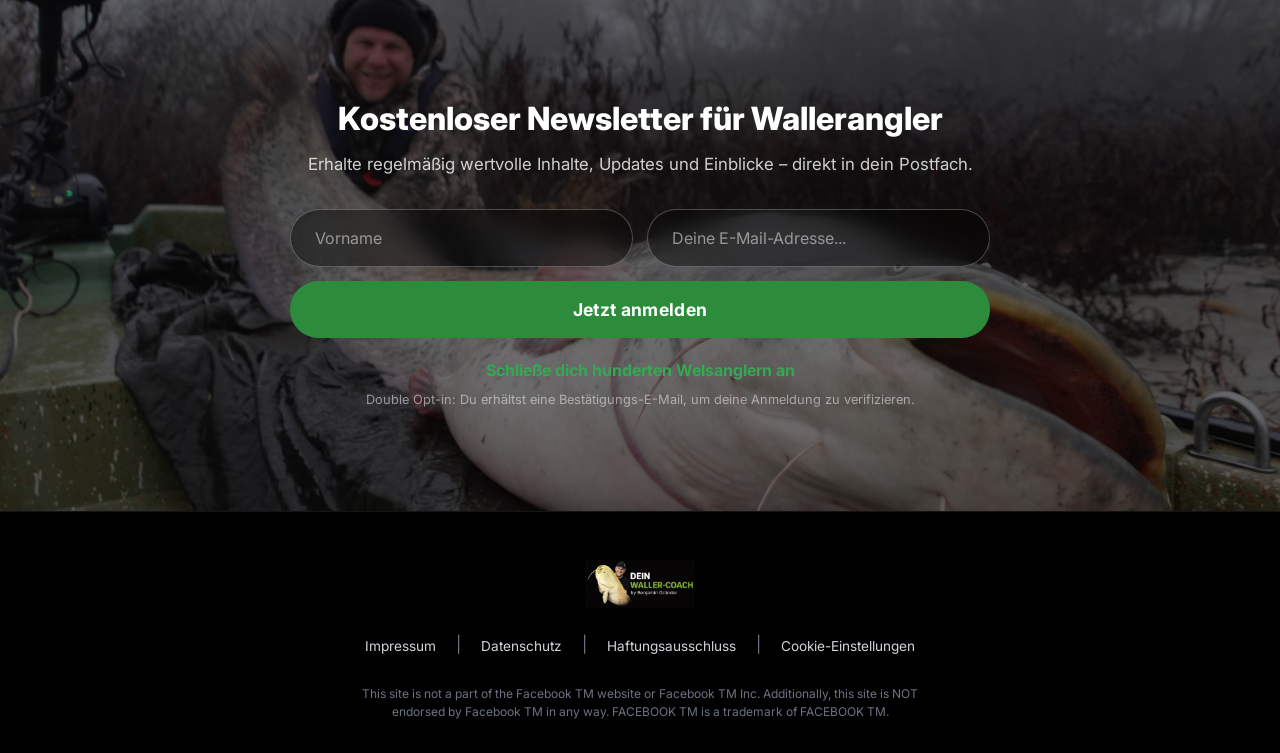
==== commit 1a59d727: "Add files via upload" ====
--- a/index.html
+++ b/index.html
@@ -17,6 +17,109 @@
   <link rel="icon" href="favicon.ico" type="image/x-icon">
   <link rel="apple-touch-icon" href="images/apple-touch-icon.png">
   <link rel="stylesheet" href="styles.css">
+  <link rel="canonical" href="https://www.wallercoaching.de/">
+  <meta name="robots" content="index, follow">
+  <meta name="author" content="Benjamin Gründer">
+  <meta property="og:locale" content="de_DE">
+  <meta name="twitter:card" content="summary_large_image">
+  <meta name="twitter:title" content="Dein Waller-Coach | Fange endlich regelmäßig große Welse">
+  <meta name="twitter:description" content="Premium-Coaching aus 18 Jahren Profi-Erfahrung. Lerne, wie du gezielt kapitale Welse fängst – mit System statt Zufall.">
+  <meta name="twitter:image" content="https://www.wallercoaching.de/images/og-image.jpg">
+
+  <!-- Structured Data: LocalBusiness + Person -->
+  <script type="application/ld+json">
+  {
+    "@context": "https://schema.org",
+    "@type": "ProfessionalService",
+    "name": "Dein Waller-Coach",
+    "alternateName": "Wels Coaching by Benjamin Gründer",
+    "description": "Premium-Coaching für Welsangler. Benjamin Gründer hilft Anglern mit 18 Jahren Profi-Erfahrung, gezielt und konstant kapitale Welse zu fangen – mit System statt Zufall.",
+    "url": "https://www.wallercoaching.de",
+    "logo": "https://www.wallercoaching.de/images/logo.png",
+    "image": "https://www.wallercoaching.de/images/og-image.jpg",
+    "email": "kontakt@wallercoaching.de",
+    "founder": {
+      "@type": "Person",
+      "name": "Benjamin Gründer",
+      "jobTitle": "Welsangler, Coach & Experte",
+      "description": "Passionierter Welsangler mit 18 Jahren Erfahrung als professioneller Guide. Autor des Bestsellers 'Wallerangeln – Fänge planbar machen' und Entwickler der Angelwetter-App.",
+      "url": "https://www.wallercoaching.de",
+      "knowsAbout": ["Welsangeln", "Wallerangeln", "Angelcoaching", "Wels fangen", "Raubfischangeln", "Angelwetter"]
+    },
+    "areaServed": {
+      "@type": "GeoCircle",
+      "geoMidpoint": {
+        "@type": "GeoCoordinates",
+        "latitude": 51.1657,
+        "longitude": 10.4515
+      },
+      "description": "Deutschland, Österreich und Europa"
+    },
+    "serviceType": "Angelcoaching für Welsangler",
+    "hasOfferCatalog": {
+      "@type": "OfferCatalog",
+      "name": "Coaching-Angebote",
+      "itemListElement": [
+        {
+          "@type": "Offer",
+          "itemOffered": {
+            "@type": "Service",
+            "name": "Kostenloses Erstgespräch",
+            "description": "Persönliches Analysegespräch zum Kennenlernen und zur Bedarfsanalyse.",
+            "url": "https://www.wallercoaching.de/termin-buchen"
+          }
+        }
+      ]
+    },
+    "sameAs": [
+      "https://www.youtube.com/@CraftyFisherman_Official",
+      "https://www.instagram.com/grunderbenjamin/",
+      "https://www.facebook.com/benjamingruender/"
+    ]
+  }
+  </script>
+
+  <!-- Structured Data: FAQ -->
+  <script type="application/ld+json">
+  {
+    "@context": "https://schema.org",
+    "@type": "FAQPage",
+    "mainEntity": [
+      {
+        "@type": "Question",
+        "name": "Wie viel Zeit muss ich investieren?",
+        "acceptedAnswer": {
+          "@type": "Answer",
+          "text": "Das Coaching ist speziell für Angler mit wenig Zeit aufgebaut. Du lernst, effizienter zu angeln und bessere Ergebnisse zu erzielen."
+        }
+      },
+      {
+        "@type": "Question",
+        "name": "Brauche ich Vorerfahrung?",
+        "acceptedAnswer": {
+          "@type": "Answer",
+          "text": "Nein. Egal ob Einsteiger oder erfahrener Angler – du bekommst eine klare Struktur."
+        }
+      },
+      {
+        "@type": "Question",
+        "name": "Funktioniert das an jedem Gewässer?",
+        "acceptedAnswer": {
+          "@type": "Answer",
+          "text": "Ja, die Strategien werden individuell auf dein Gewässer angepasst."
+        }
+      },
+      {
+        "@type": "Question",
+        "name": "Was kostet das Coaching?",
+        "acceptedAnswer": {
+          "@type": "Answer",
+          "text": "Die Preise lassen sich nicht pauschal festlegen, da sie sich individuell nach deinen Zielen, deiner aktuellen Ausgangssituation und deinen persönlichen Wünschen richten. Auch die Dauer der Zusammenarbeit spielt dabei eine entscheidende Rolle."
+        }
+      }
+    ]
+  }
+  </script>
 </head>
 <body>
 
@@ -505,5 +608,6 @@
     })();
   </script>
 
+  <script defer src="/_vercel/insights/script.js"></script>
 </body>
 </html>
--- a/styles.css
+++ b/styles.css
@@ -812,7 +812,7 @@
 
 .about-card {
   display: grid;
-  grid-template-columns: 55% 45%;
+  grid-template-columns: 1fr 1fr;
   margin-top: 48px;
   border-radius: 20px;
   overflow: hidden;
@@ -821,14 +821,14 @@
 
 .about-card-text {
   background: var(--dark);
-  padding: 48px 40px;
+  padding: 36px 36px;
   display: flex;
   flex-direction: column;
   justify-content: center;
 }
 
 .about-card-text h3 {
-  font-size: 1.4rem;
+  font-size: 1.3rem;
   margin-bottom: 4px;
   color: var(--white);
 }
@@ -836,15 +836,15 @@
 .about-role {
   color: var(--green-light) !important;
   font-weight: 600;
-  font-size: 0.95rem;
-  margin-bottom: 20px !important;
+  font-size: 0.9rem;
+  margin-bottom: 16px !important;
   font-style: italic;
 }
 
 .about-card-text p {
-  margin-bottom: 14px;
-  font-size: 0.92rem;
-  line-height: 1.7;
+  margin-bottom: 12px;
+  font-size: 0.88rem;
+  line-height: 1.65;
   color: var(--gray-300);
 }
 
@@ -854,12 +854,14 @@
 
 .about-card-image {
   overflow: hidden;
+  min-height: 100%;
 }
 
 .about-card-image img {
   width: 100%;
   height: 100%;
   object-fit: cover;
+  object-position: center 20%;
   display: block;
 }
 
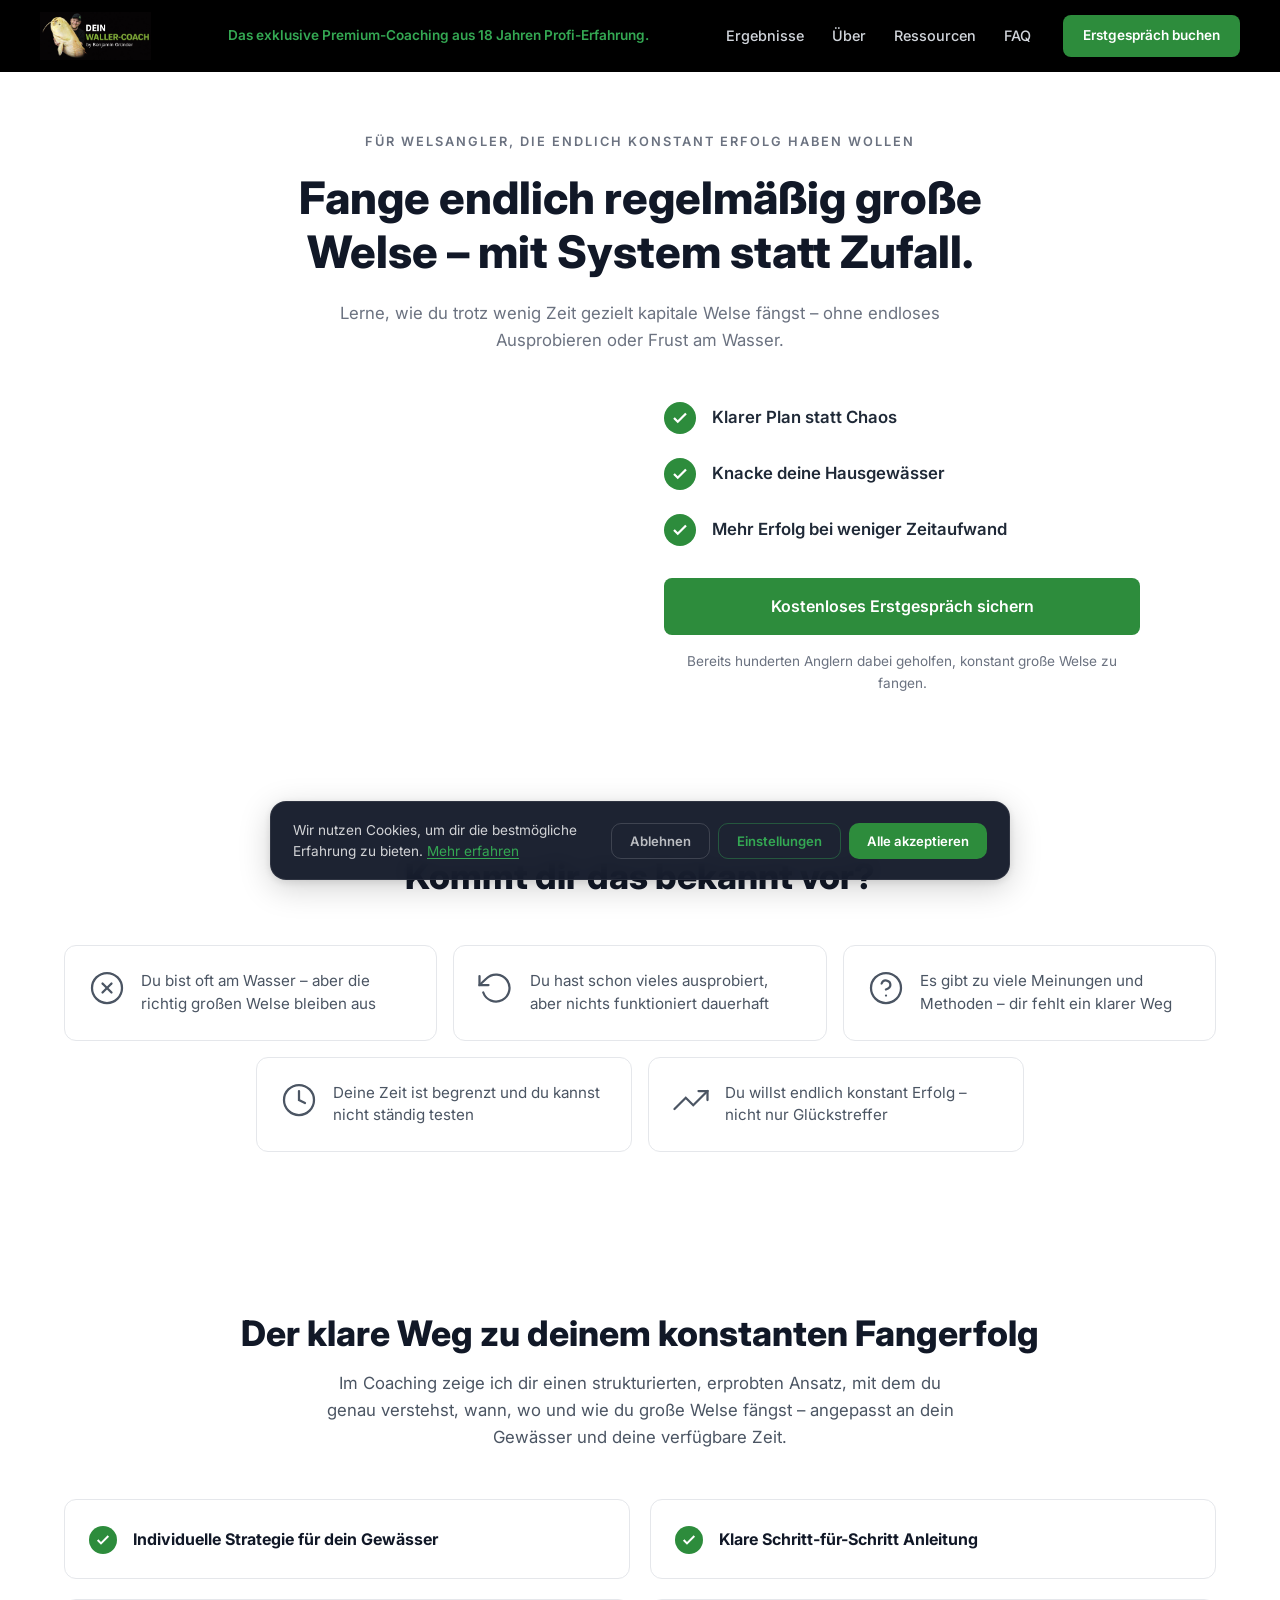
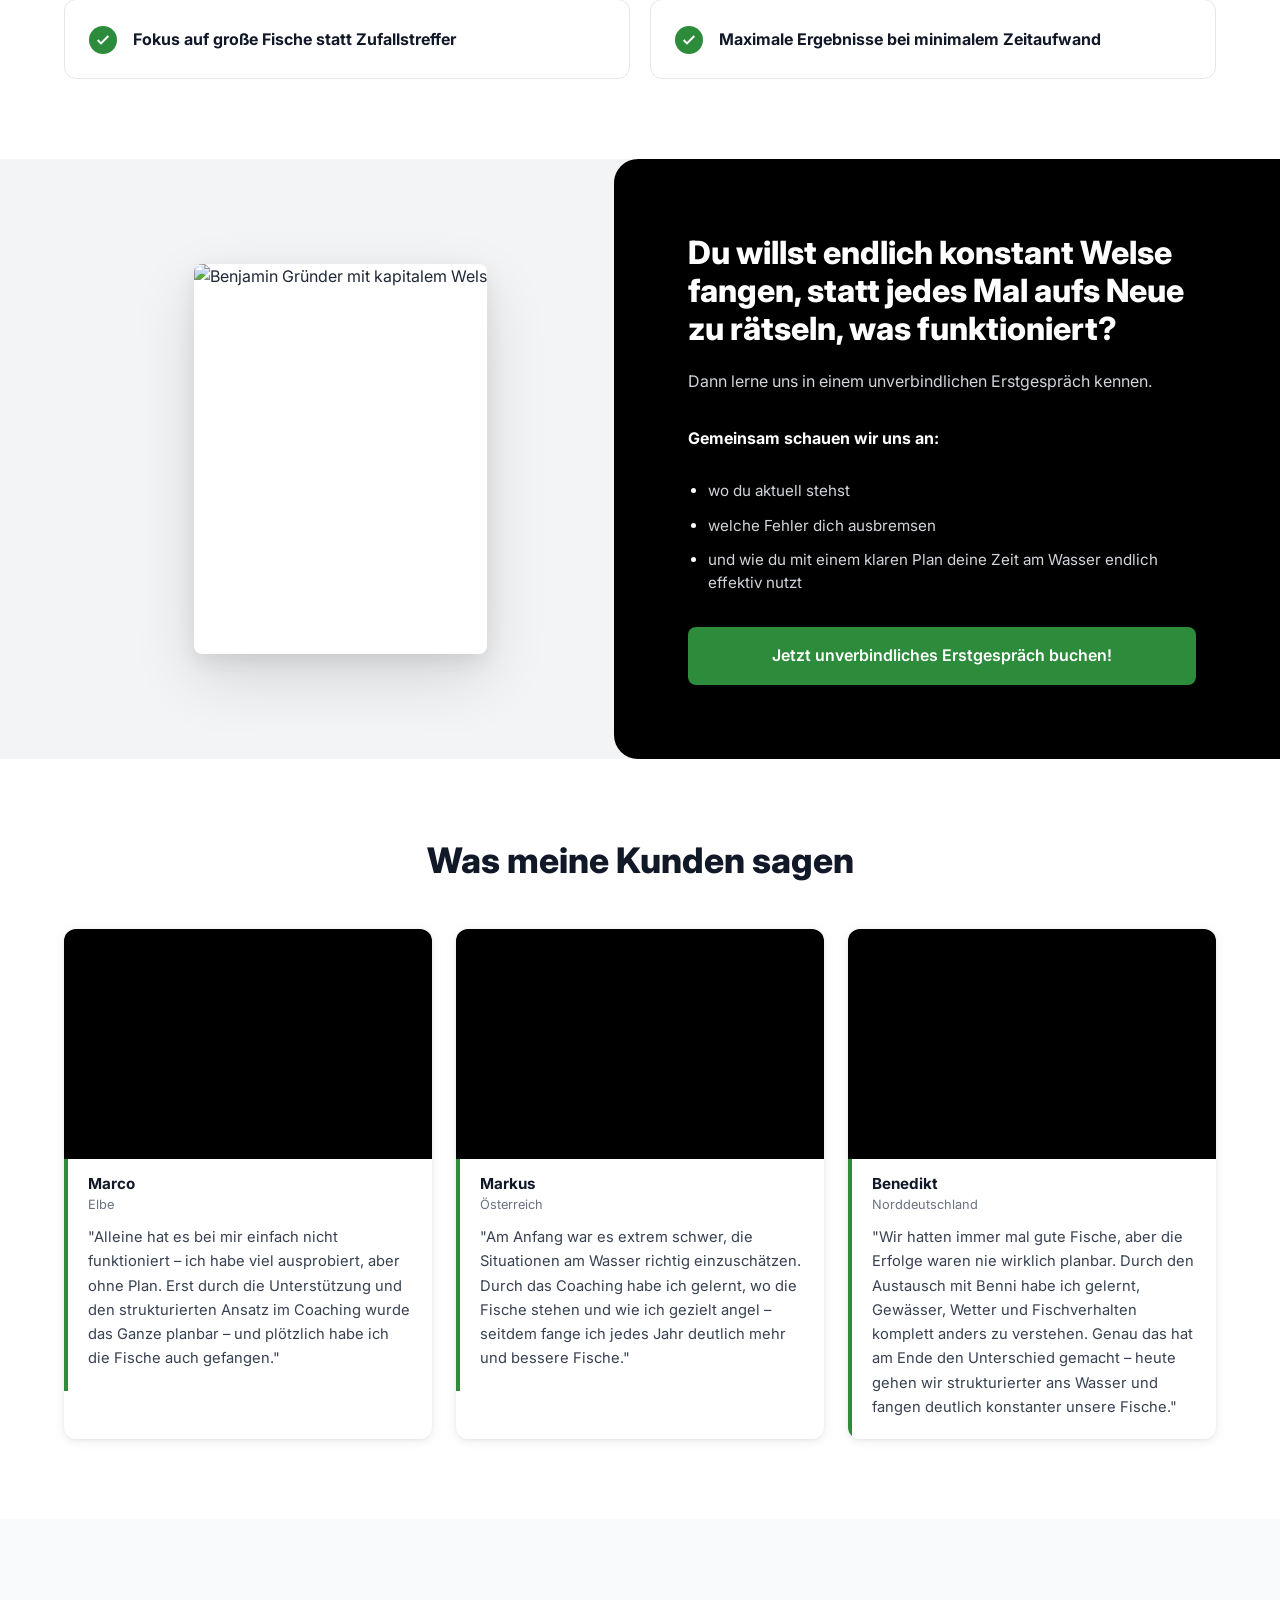
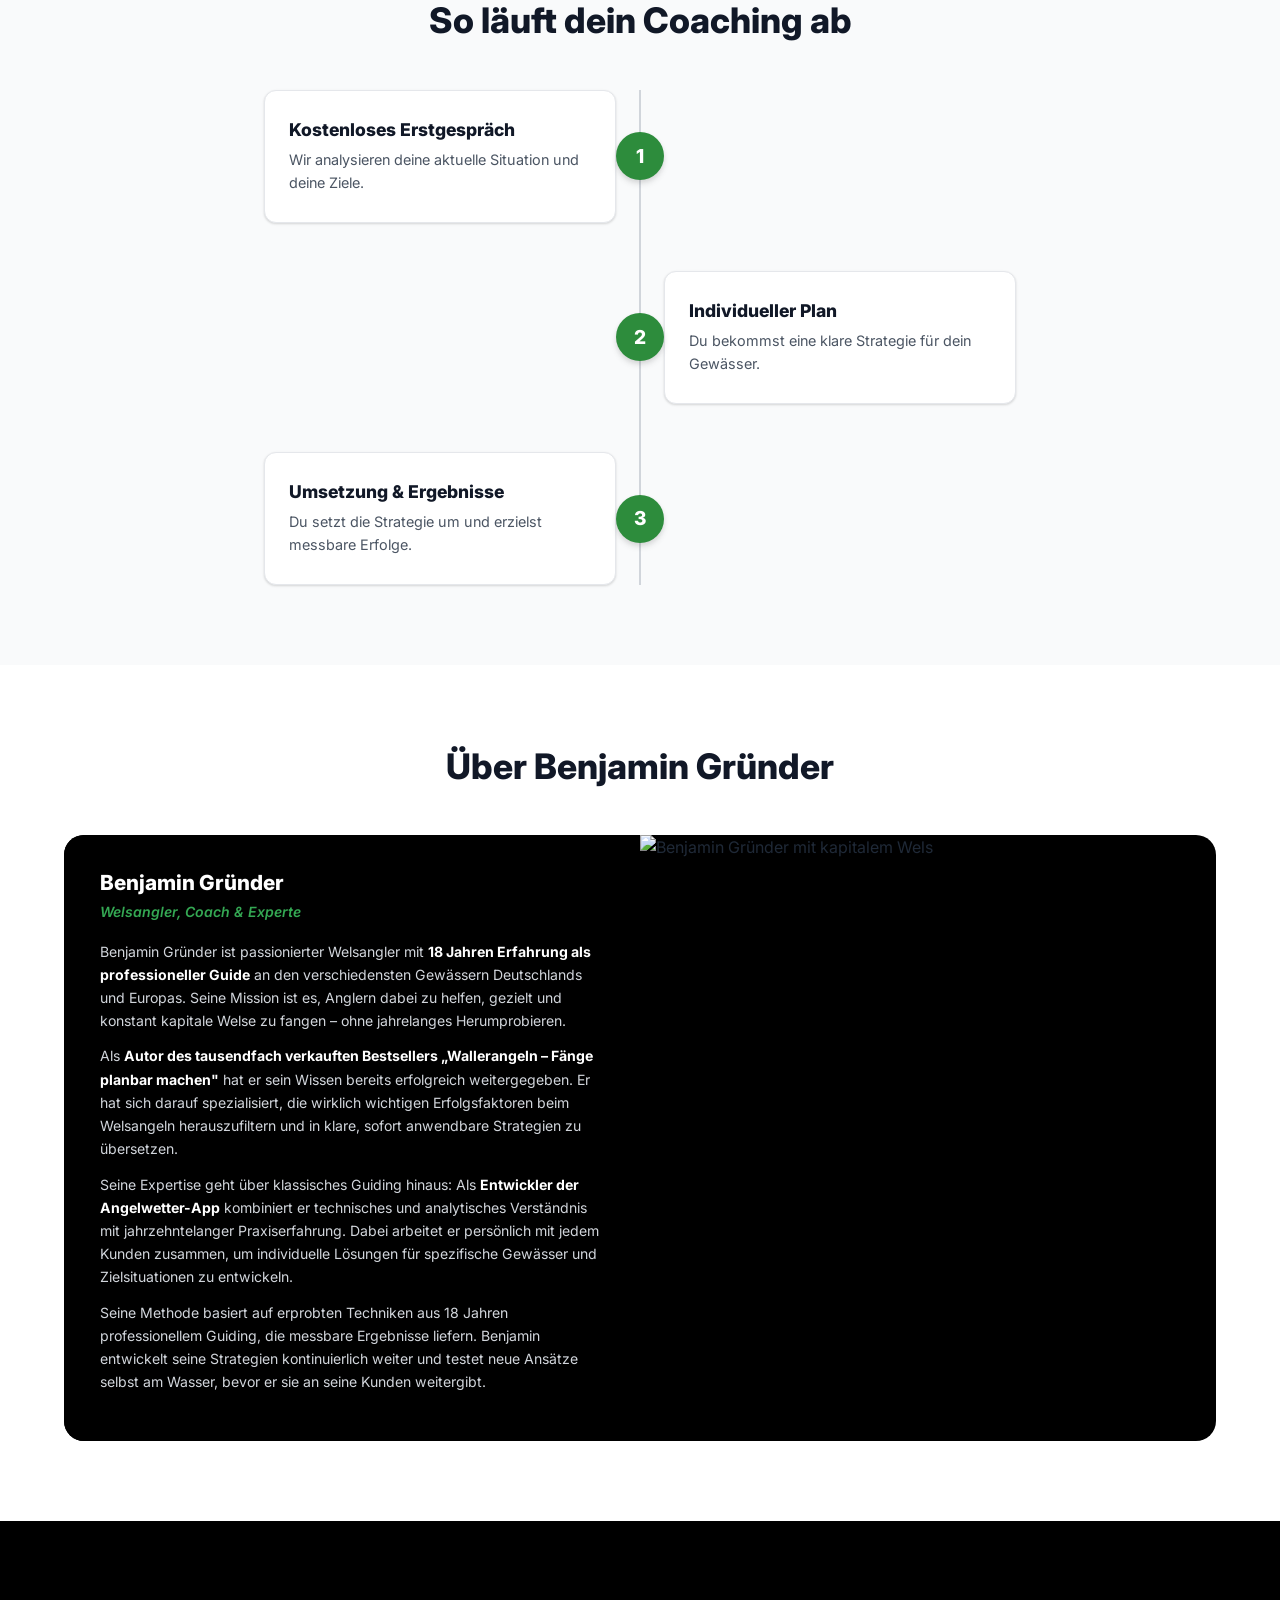
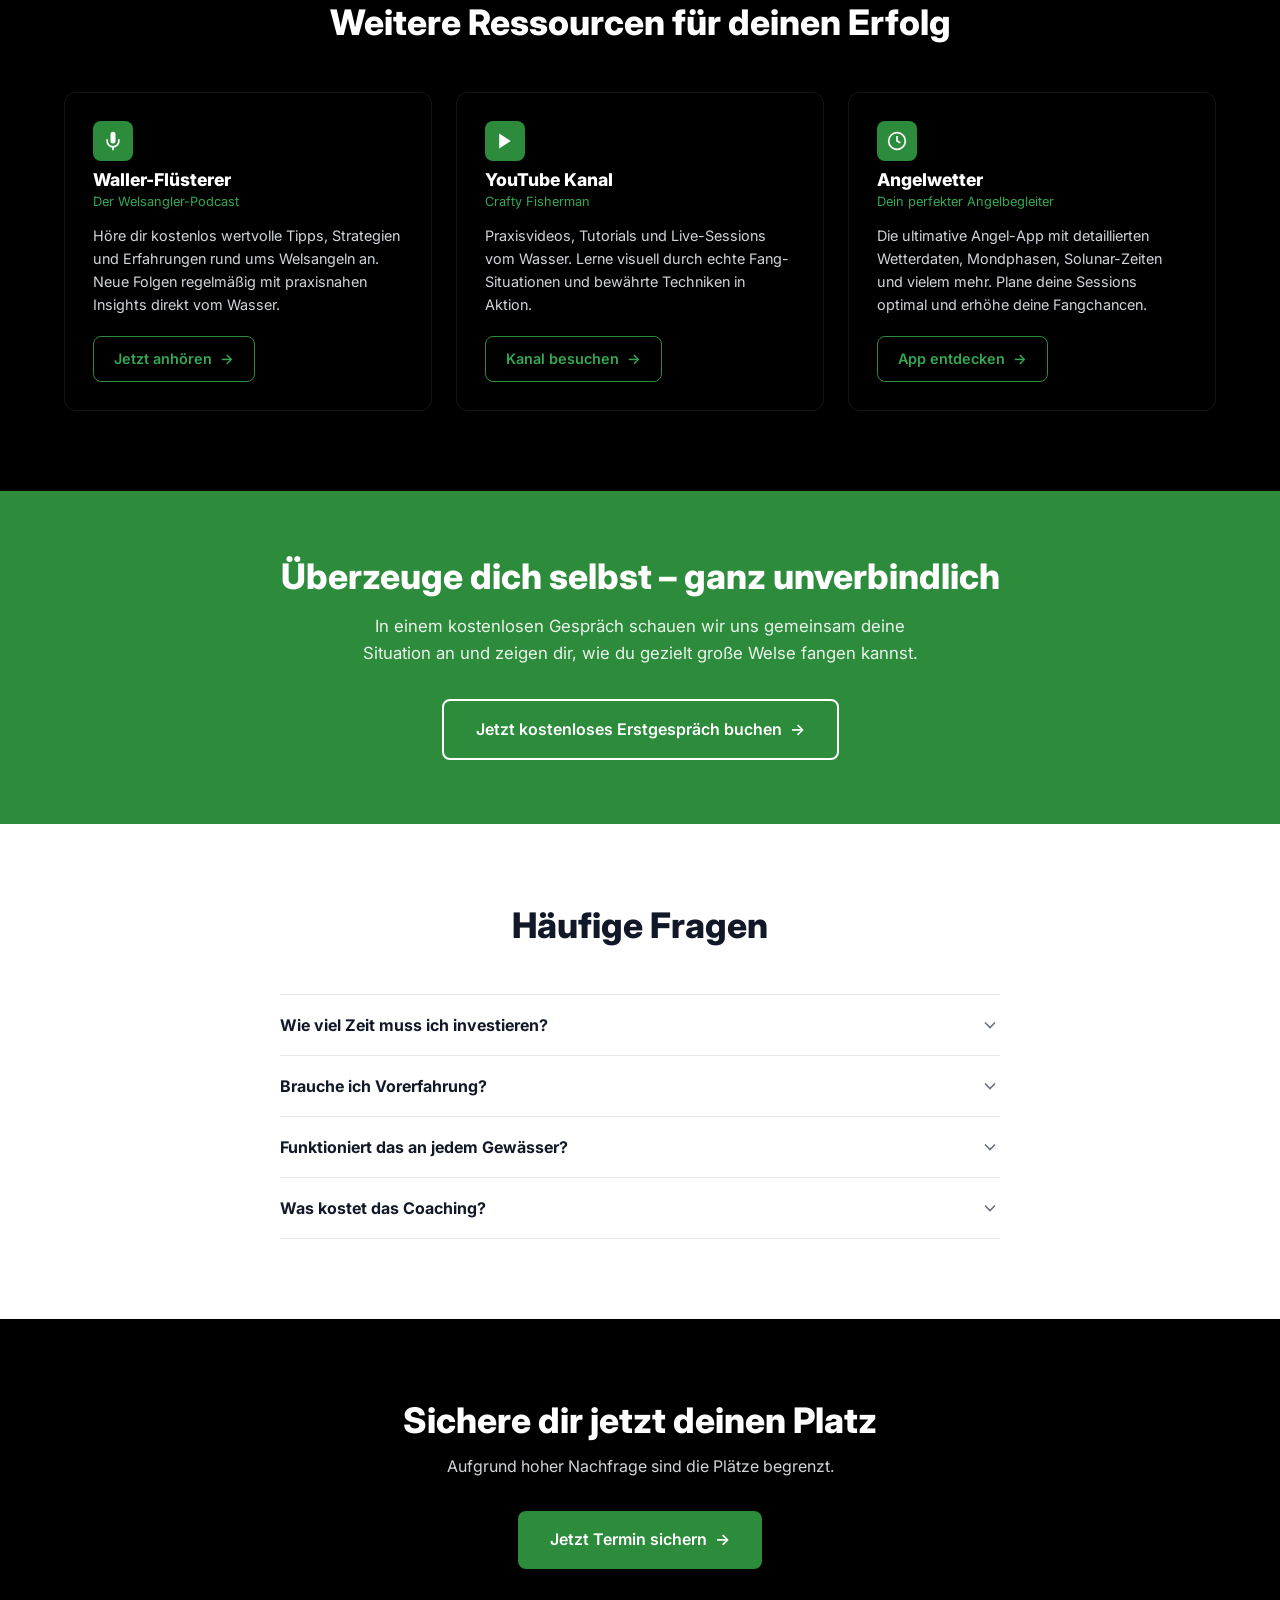
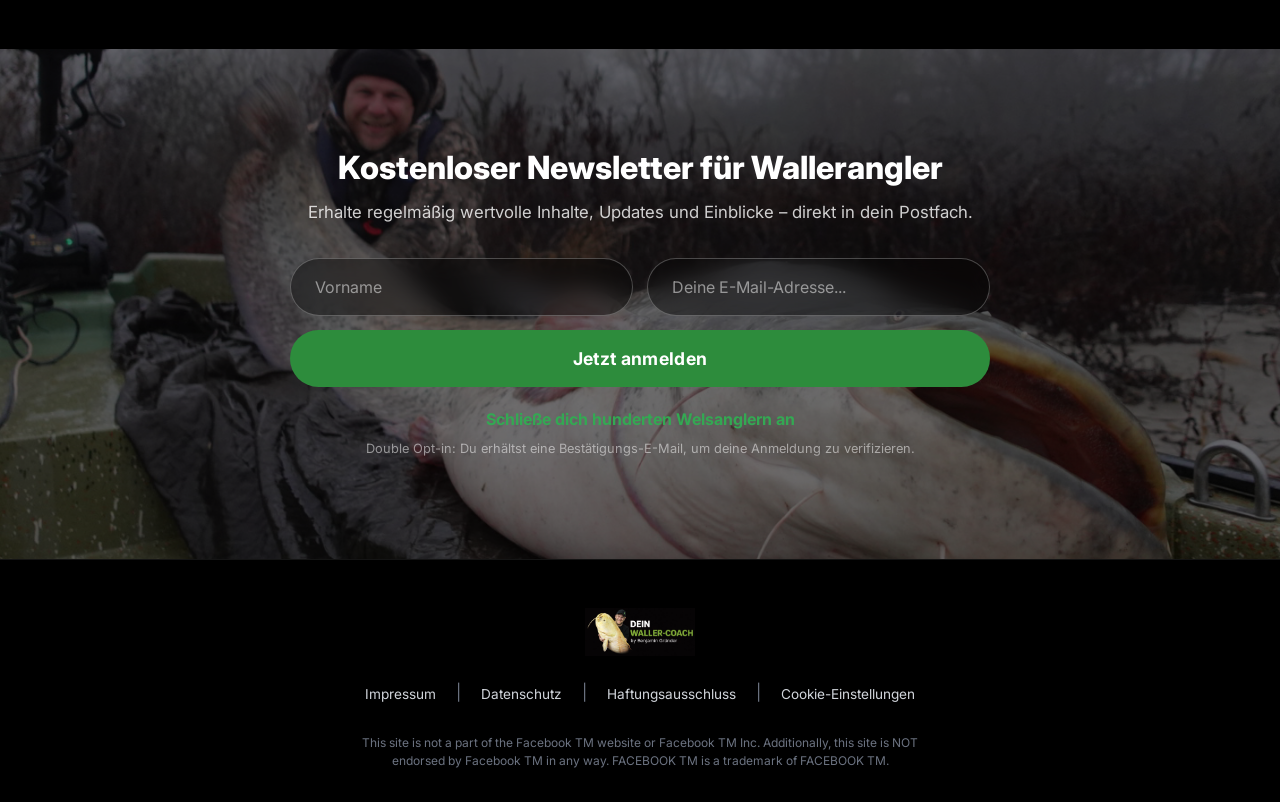
==== commit bf982a6f: "Add files via upload" ====
--- a/index.html
+++ b/index.html
@@ -330,14 +330,14 @@
         </div>
         <div class="testimonial-card">
           <div class="testimonial-video">
-            <iframe src="https://player.mediadelivery.net/embed/642765/3e5151e5-2a8e-44a1-a5f5-1a953058f859?autoplay=false&loop=false&muted=false&preload=true&responsive=true" loading="lazy" style="border:0;position:absolute;top:0;left:0;width:100%;height:100%;" allow="accelerometer;gyroscope;autoplay;encrypted-media;picture-in-picture;" allowfullscreen="true"></iframe>
+            <iframe src="https://player.mediadelivery.net/embed/642765/e7565458-7bf4-4d9d-a25a-4332117d3477?autoplay=false&loop=false&muted=false&preload=true&responsive=true" loading="lazy" style="border:0;position:absolute;top:0;left:0;width:100%;height:100%;" allow="accelerometer;gyroscope;autoplay;encrypted-media;picture-in-picture;" allowfullscreen="true"></iframe>
           </div>
           <div class="testimonial-text-area">
             <div class="testimonial-info">
-              <h4 class="testimonial-name">Felix</h4>
-              <p class="testimonial-location"></p>
-            </div>
-            <div class="testimonial-quote">"Am Fluss habe ich mich anfangs komplett verloren gefühlt. Durch Bennis Unterstützung habe ich endlich verstanden, worauf es wirklich ankommt – und konnte das direkt umsetzen. Ohne ihn wären wir nicht erfolgreich gewesen."</div>
+              <h4 class="testimonial-name">Benedikt</h4>
+              <p class="testimonial-location">Norddeutschland</p>
+            </div>
+            <div class="testimonial-quote">"Wir hatten immer mal gute Fische, aber die Erfolge waren nie wirklich planbar. Durch den Austausch mit Benni habe ich gelernt, Gewässer, Wetter und Fischverhalten komplett anders zu verstehen. Genau das hat am Ende den Unterschied gemacht – heute gehen wir strukturierter ans Wasser und fangen deutlich konstanter unsere Fische."</div>
           </div>
         </div>
       </div>
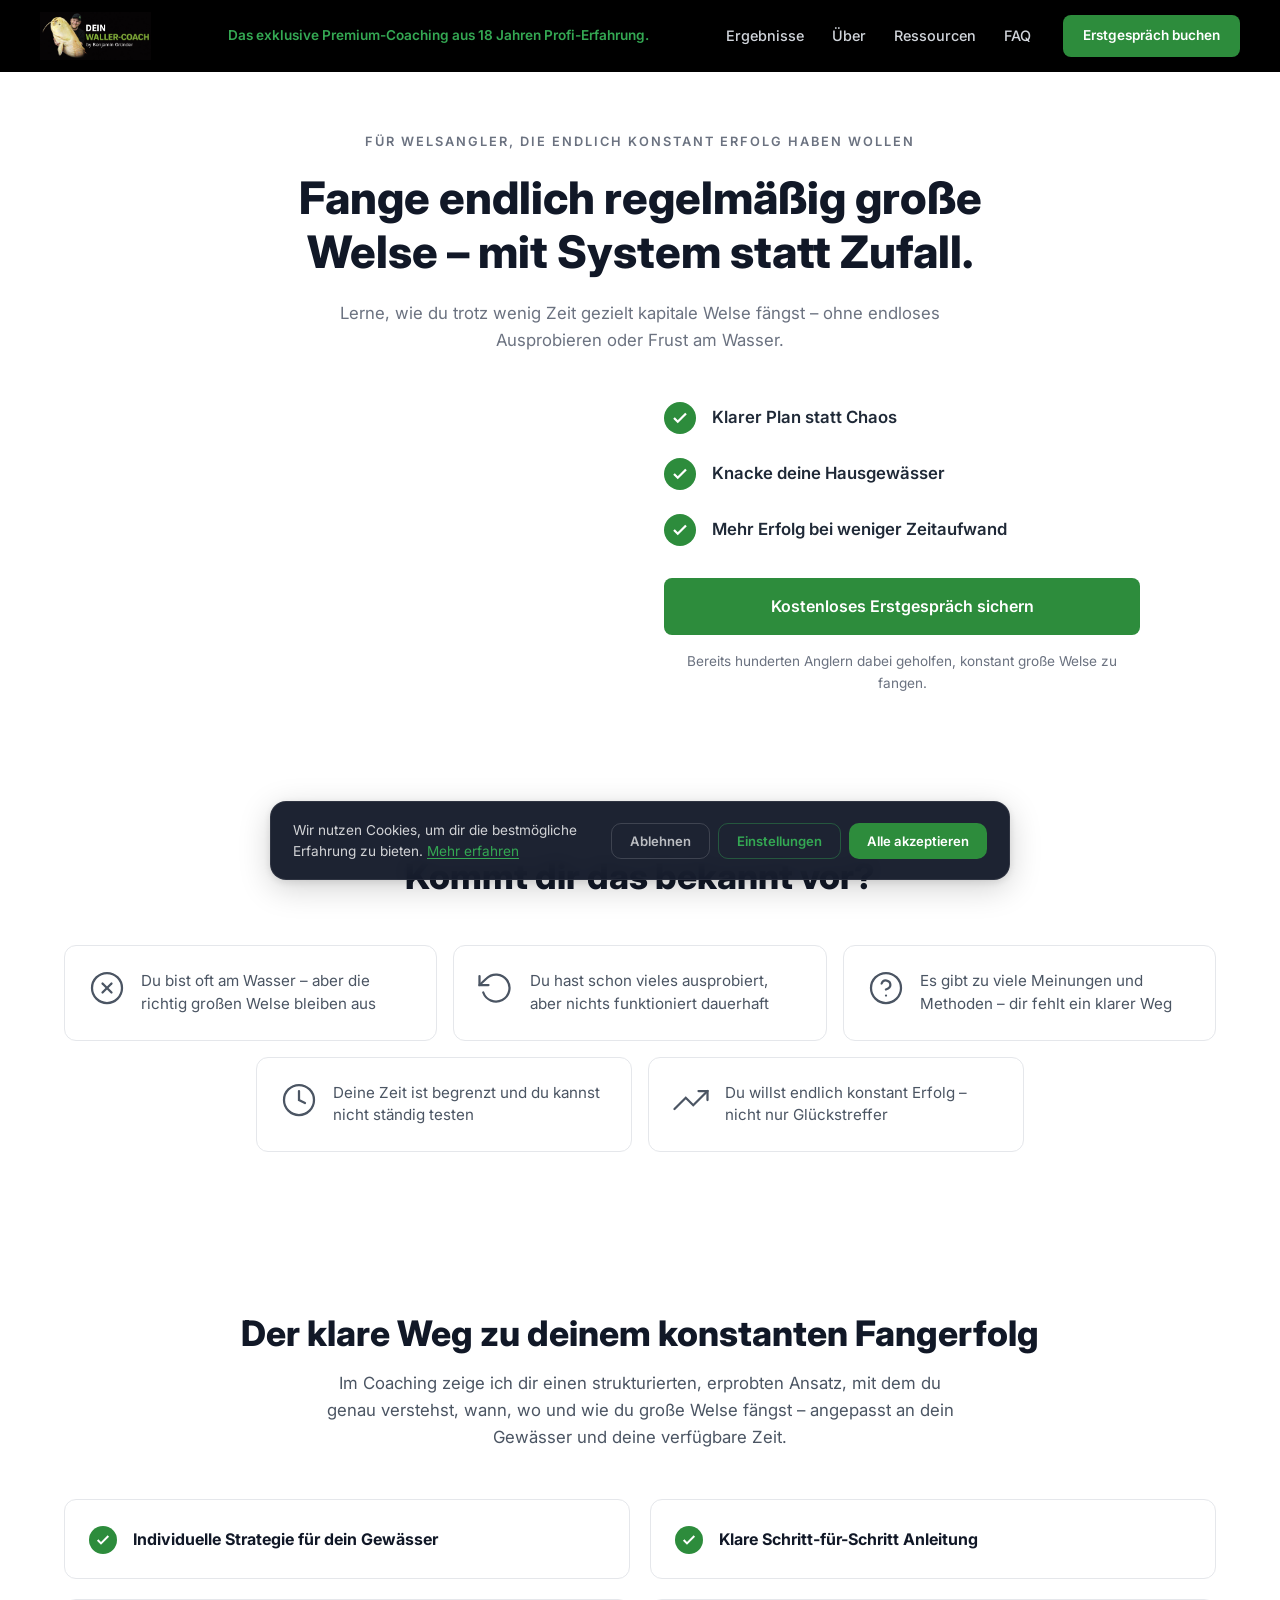
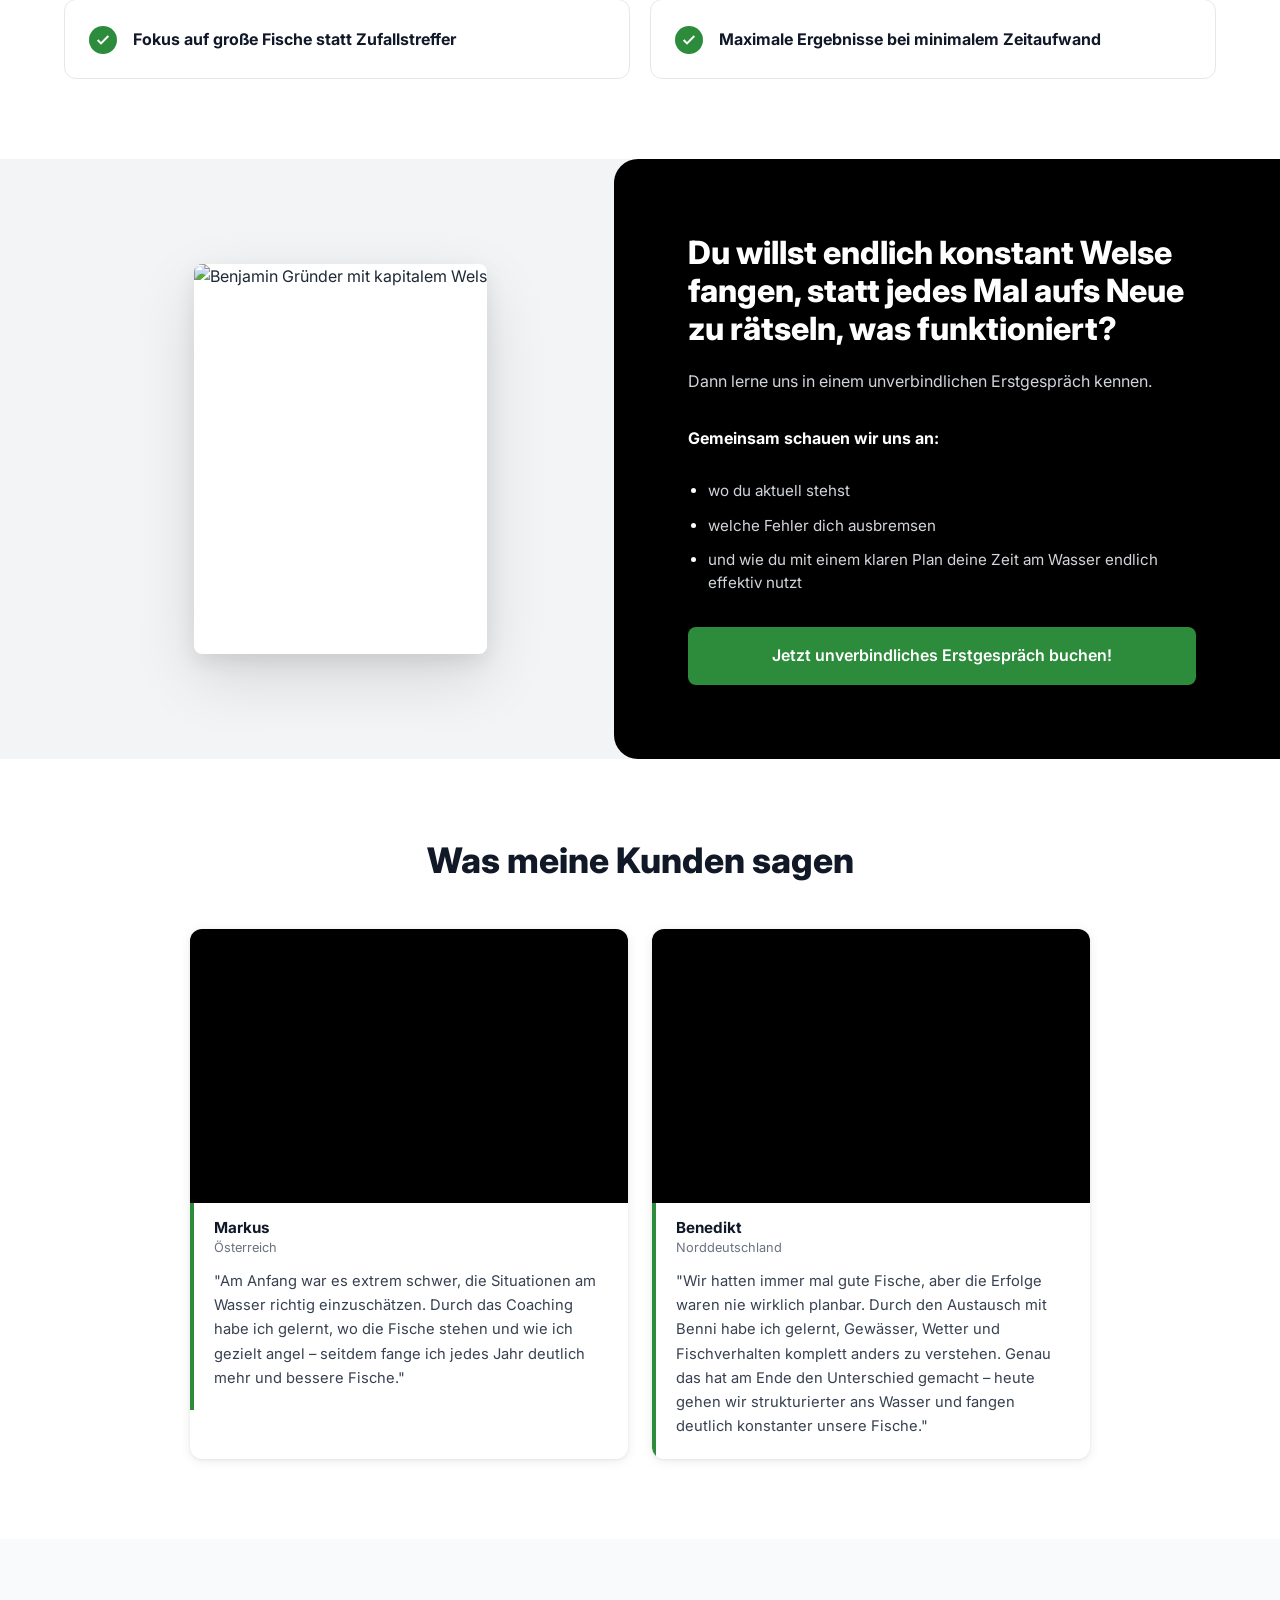
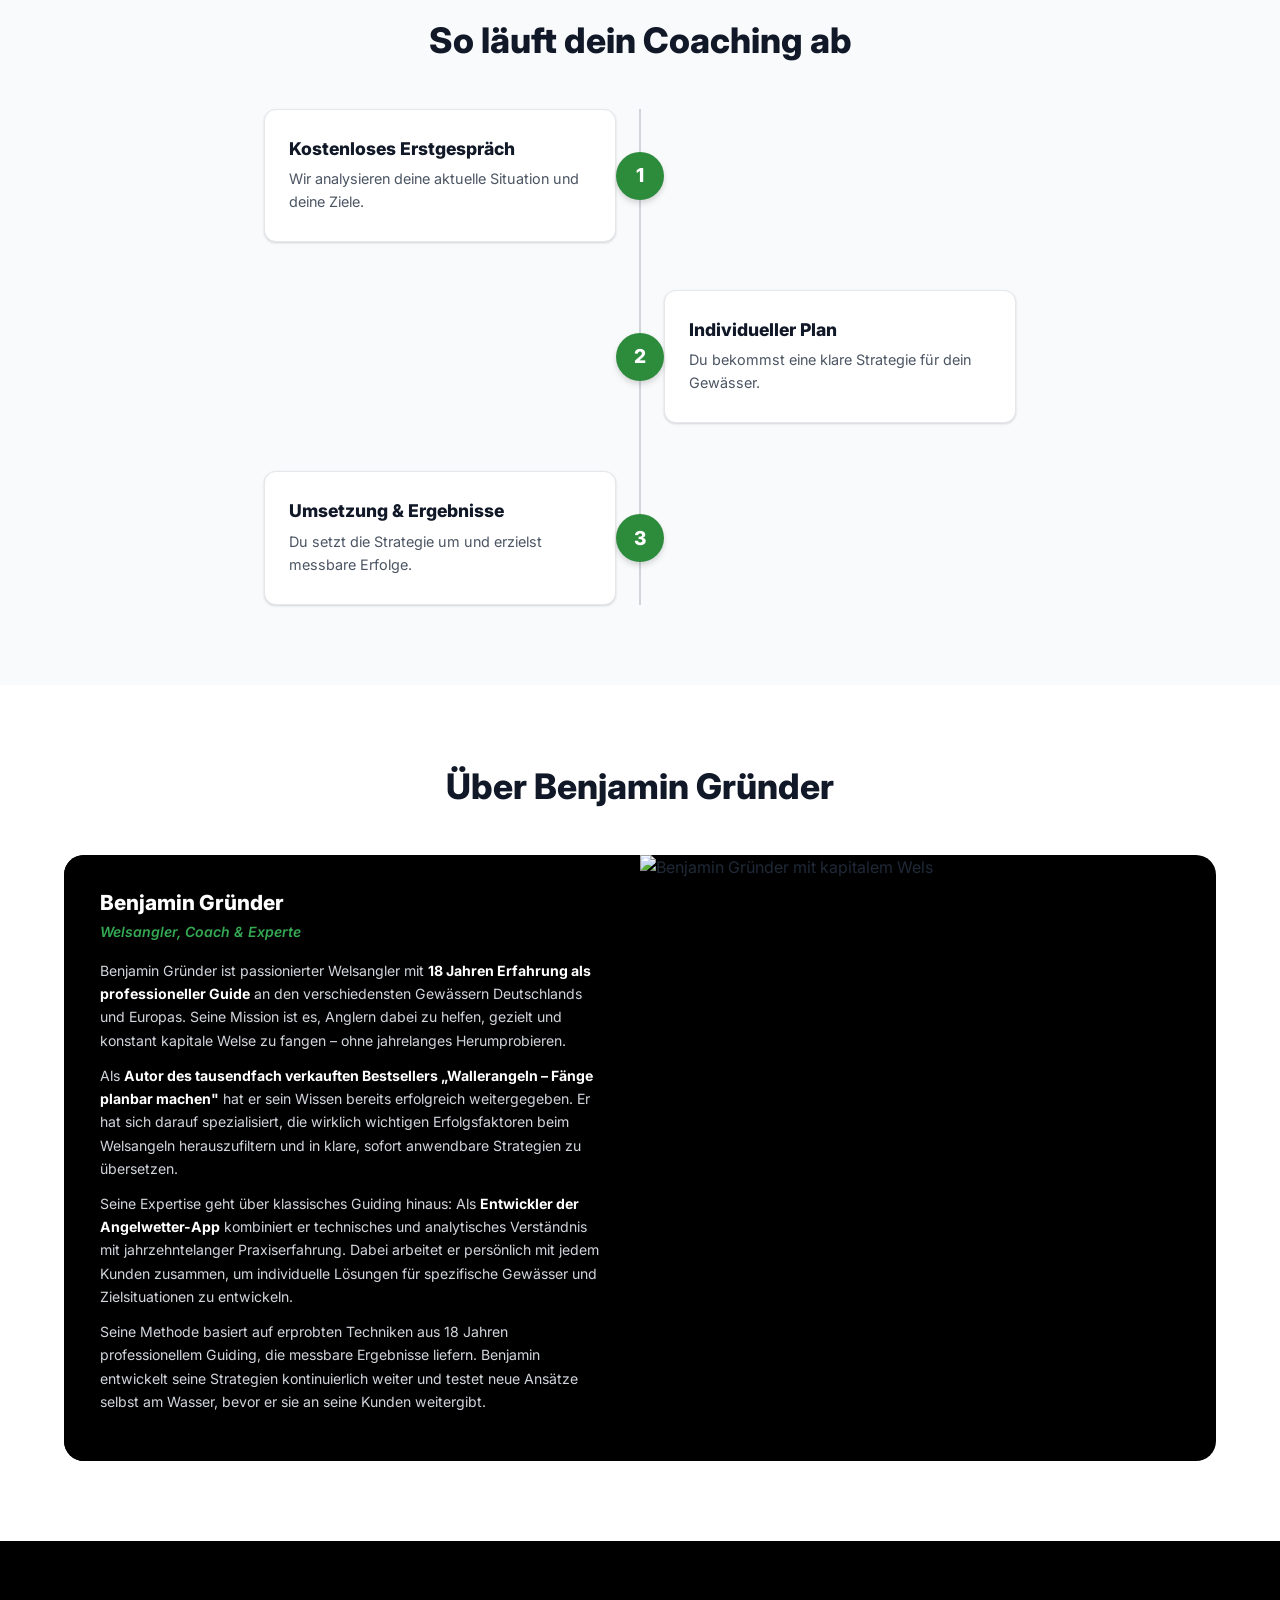
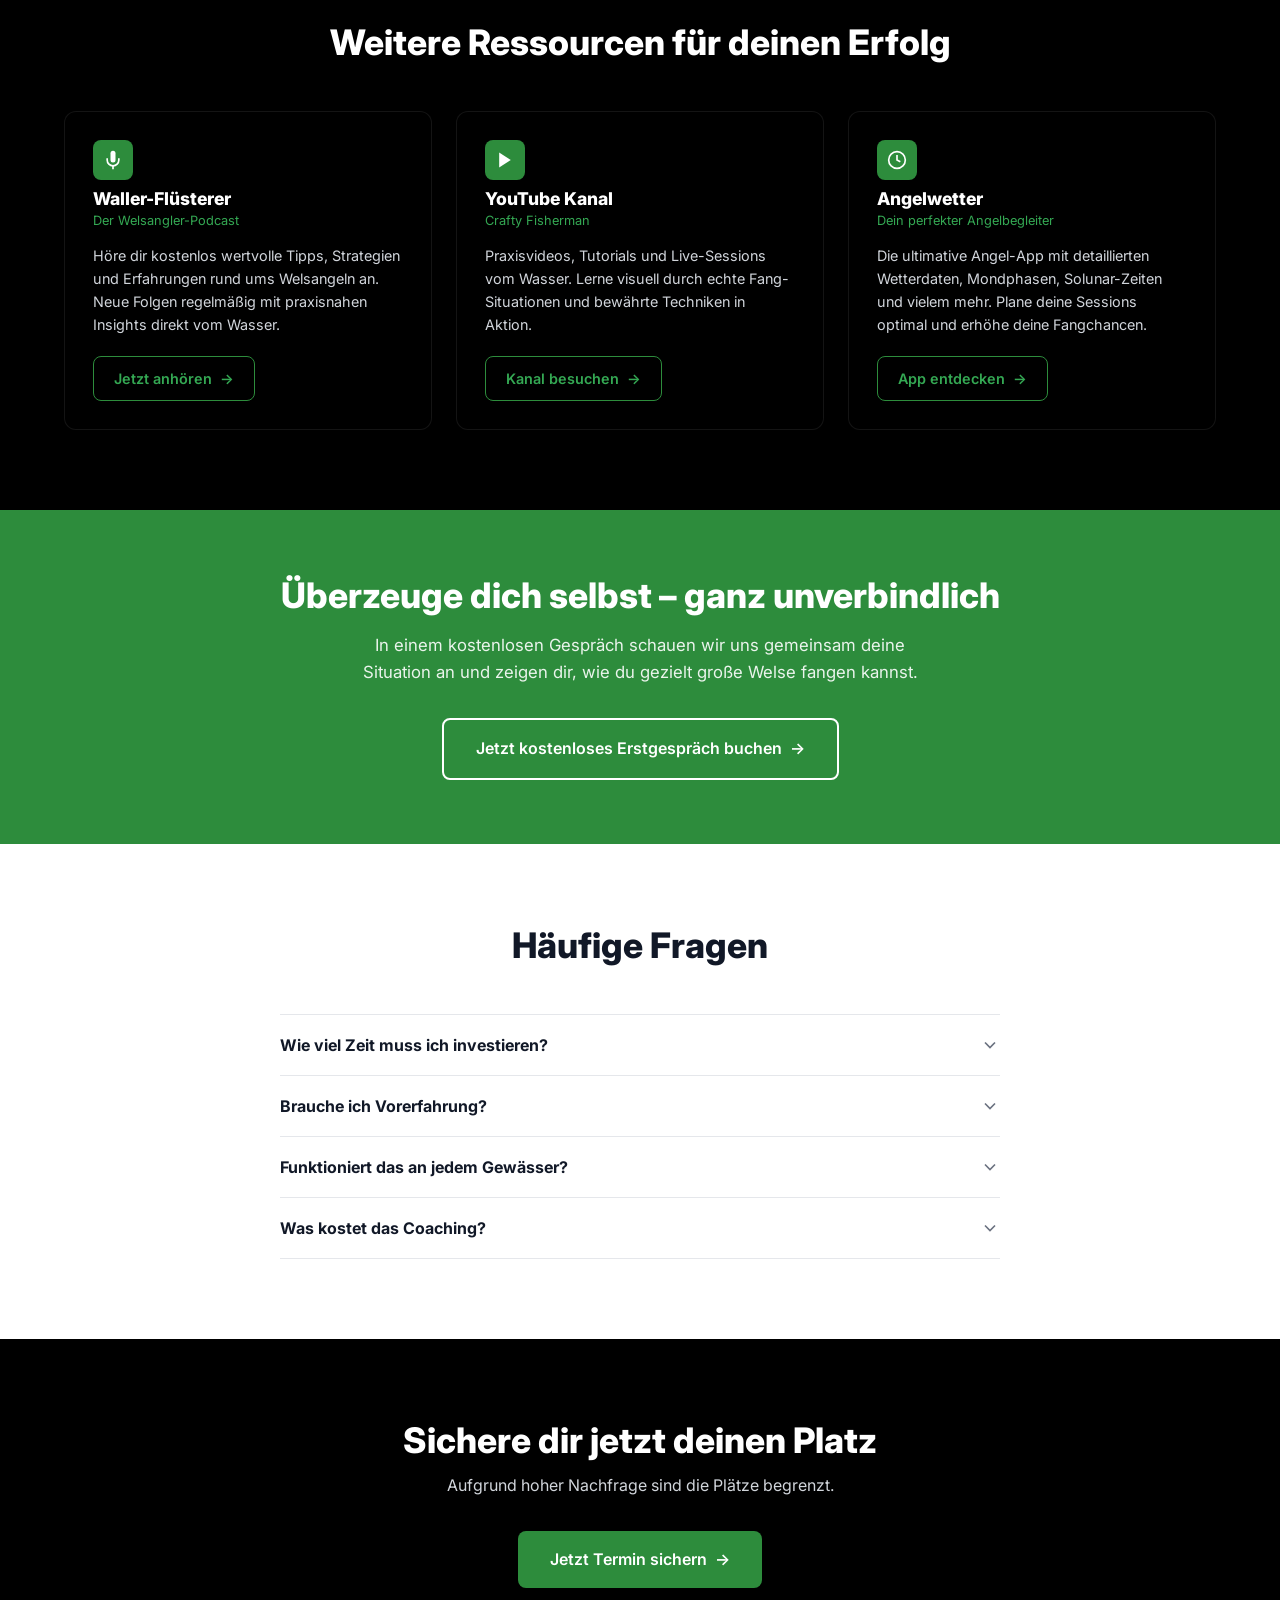
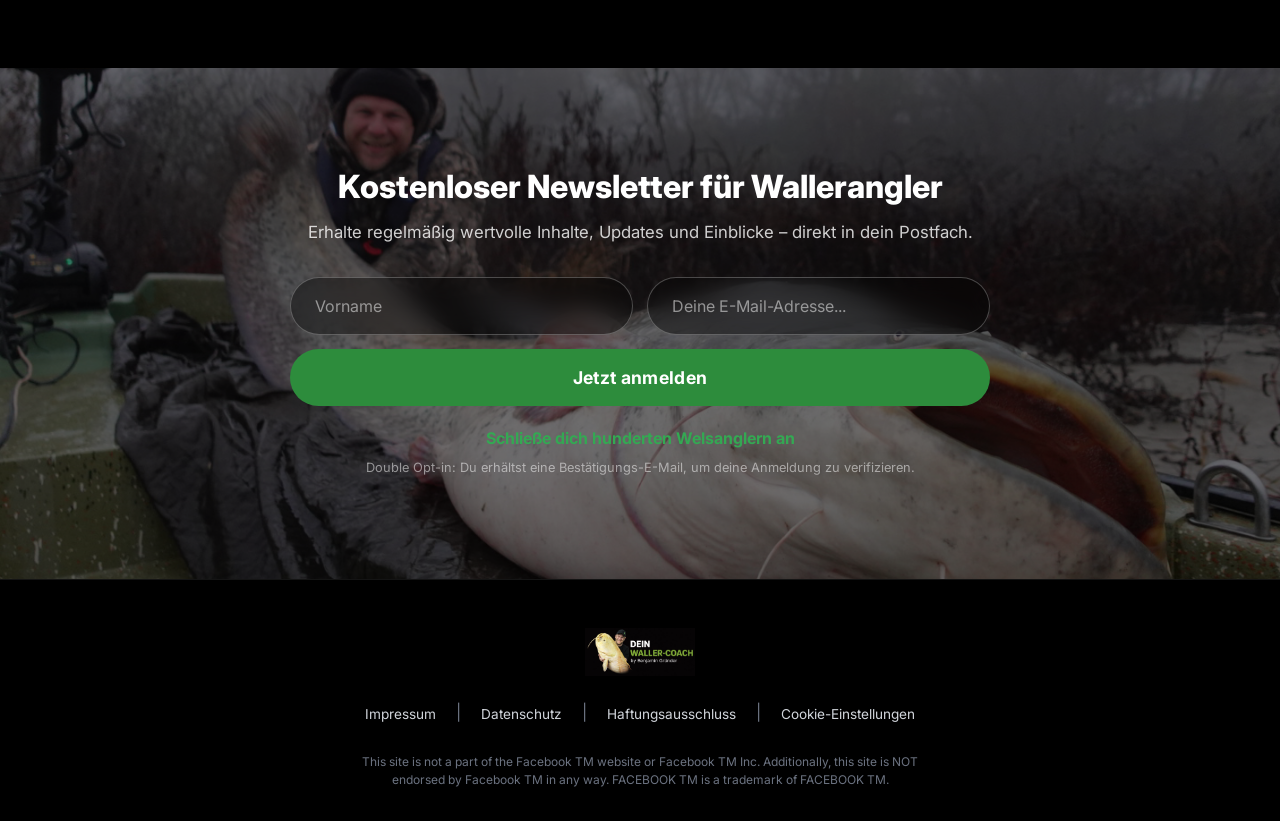
==== commit 20a3e58a: "Add files via upload" ====
--- a/index.html
+++ b/index.html
@@ -306,18 +306,6 @@
       <div class="testimonials-grid" data-animate>
         <div class="testimonial-card">
           <div class="testimonial-video">
-            <iframe src="https://player.mediadelivery.net/embed/642765/b319c19a-9b8b-4246-b46f-85ade2428061?autoplay=false&loop=false&muted=false&preload=true&responsive=true" loading="lazy" style="border:0;position:absolute;top:0;left:0;width:100%;height:100%;" allow="accelerometer;gyroscope;autoplay;encrypted-media;picture-in-picture;" allowfullscreen="true"></iframe>
-          </div>
-          <div class="testimonial-text-area">
-            <div class="testimonial-info">
-              <h4 class="testimonial-name">Marco</h4>
-              <p class="testimonial-location">Elbe</p>
-            </div>
-            <div class="testimonial-quote">"Alleine hat es bei mir einfach nicht funktioniert – ich habe viel ausprobiert, aber ohne Plan. Erst durch die Unterstützung und den strukturierten Ansatz im Coaching wurde das Ganze planbar – und plötzlich habe ich die Fische auch gefangen."</div>
-          </div>
-        </div>
-        <div class="testimonial-card">
-          <div class="testimonial-video">
             <iframe src="https://player.mediadelivery.net/embed/642765/42de381a-7ac0-4891-af00-7edbfb29dbb6?autoplay=false&loop=false&muted=false&preload=true&responsive=true" loading="lazy" style="border:0;position:absolute;top:0;left:0;width:100%;height:100%;" allow="accelerometer;gyroscope;autoplay;encrypted-media;picture-in-picture;" allowfullscreen="true"></iframe>
           </div>
           <div class="testimonial-text-area">
--- a/styles.css
+++ b/styles.css
@@ -661,9 +661,12 @@
    ======================================== */
 .testimonials-grid {
   display: grid;
-  grid-template-columns: repeat(3, 1fr);
+  grid-template-columns: repeat(2, 1fr);
   gap: 24px;
   margin-top: 48px;
+  max-width: 900px;
+  margin-left: auto;
+  margin-right: auto;
 }
 
 .testimonial-card {
